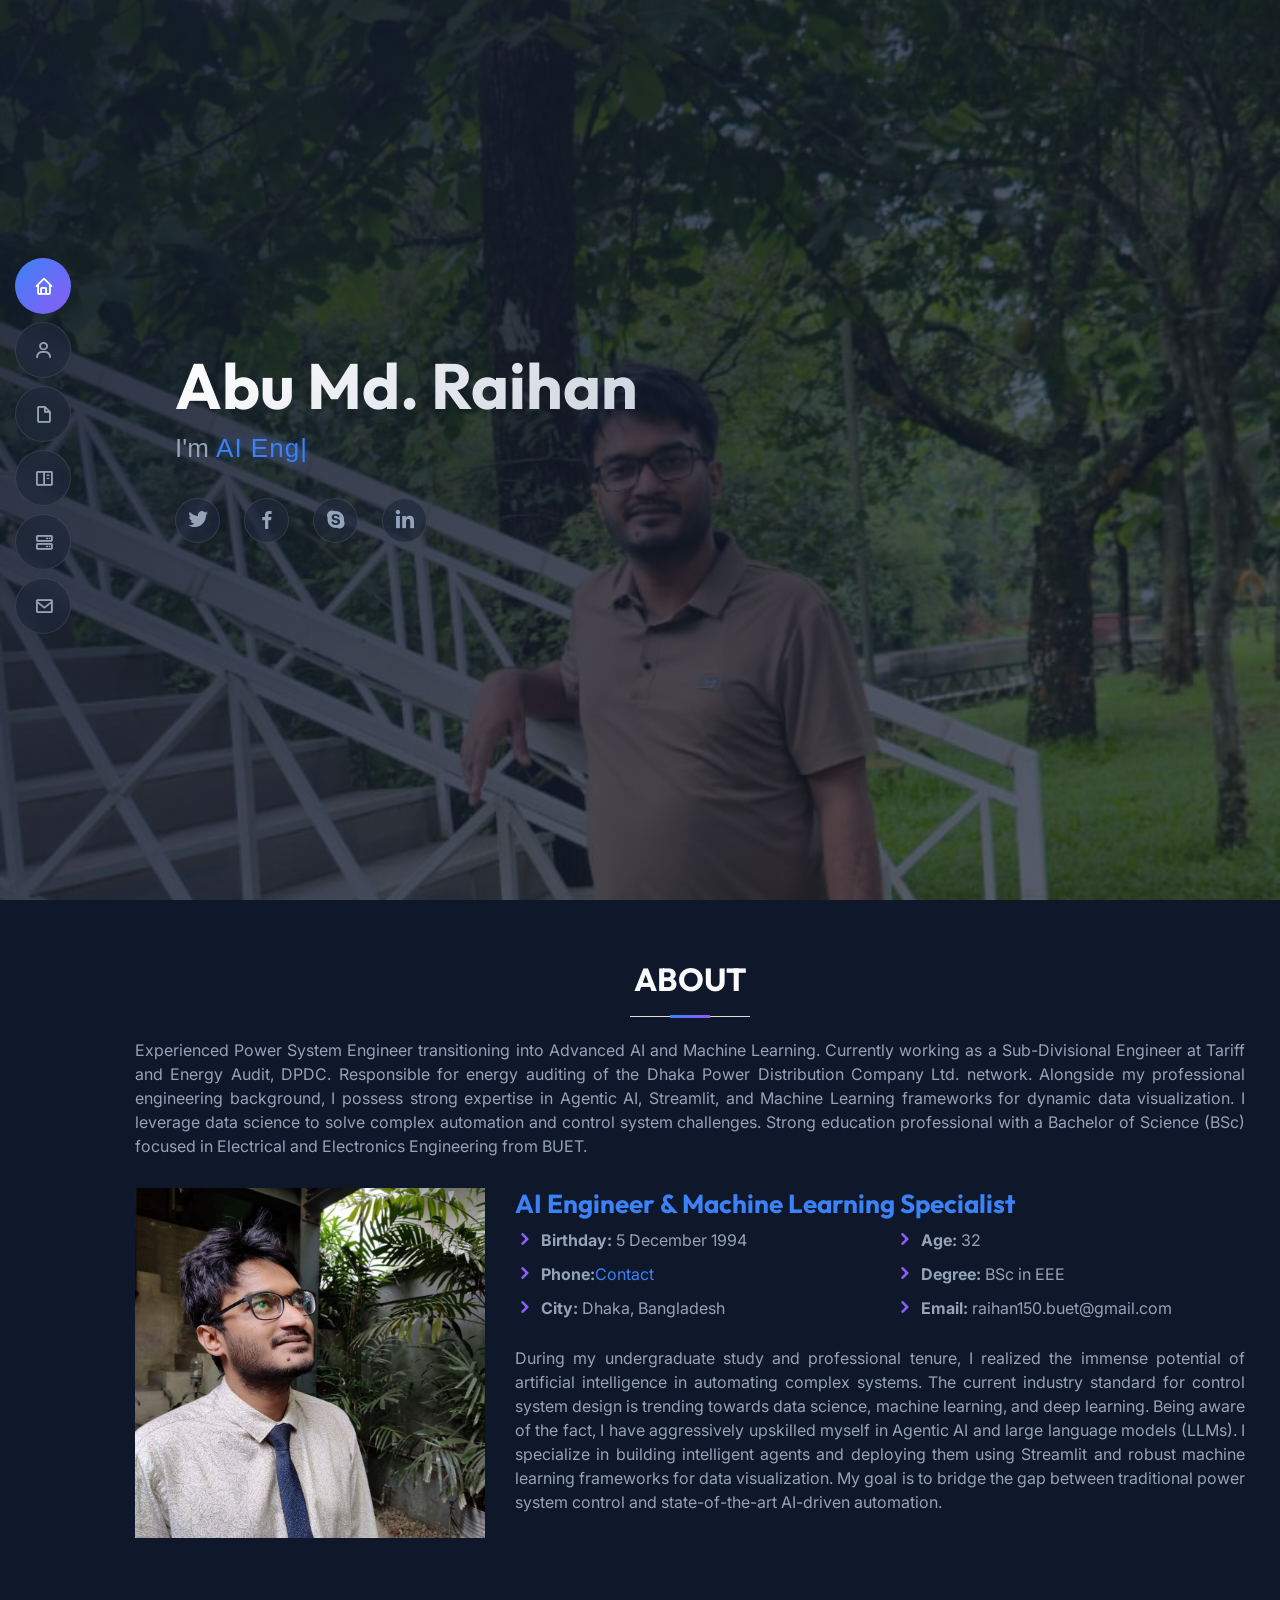
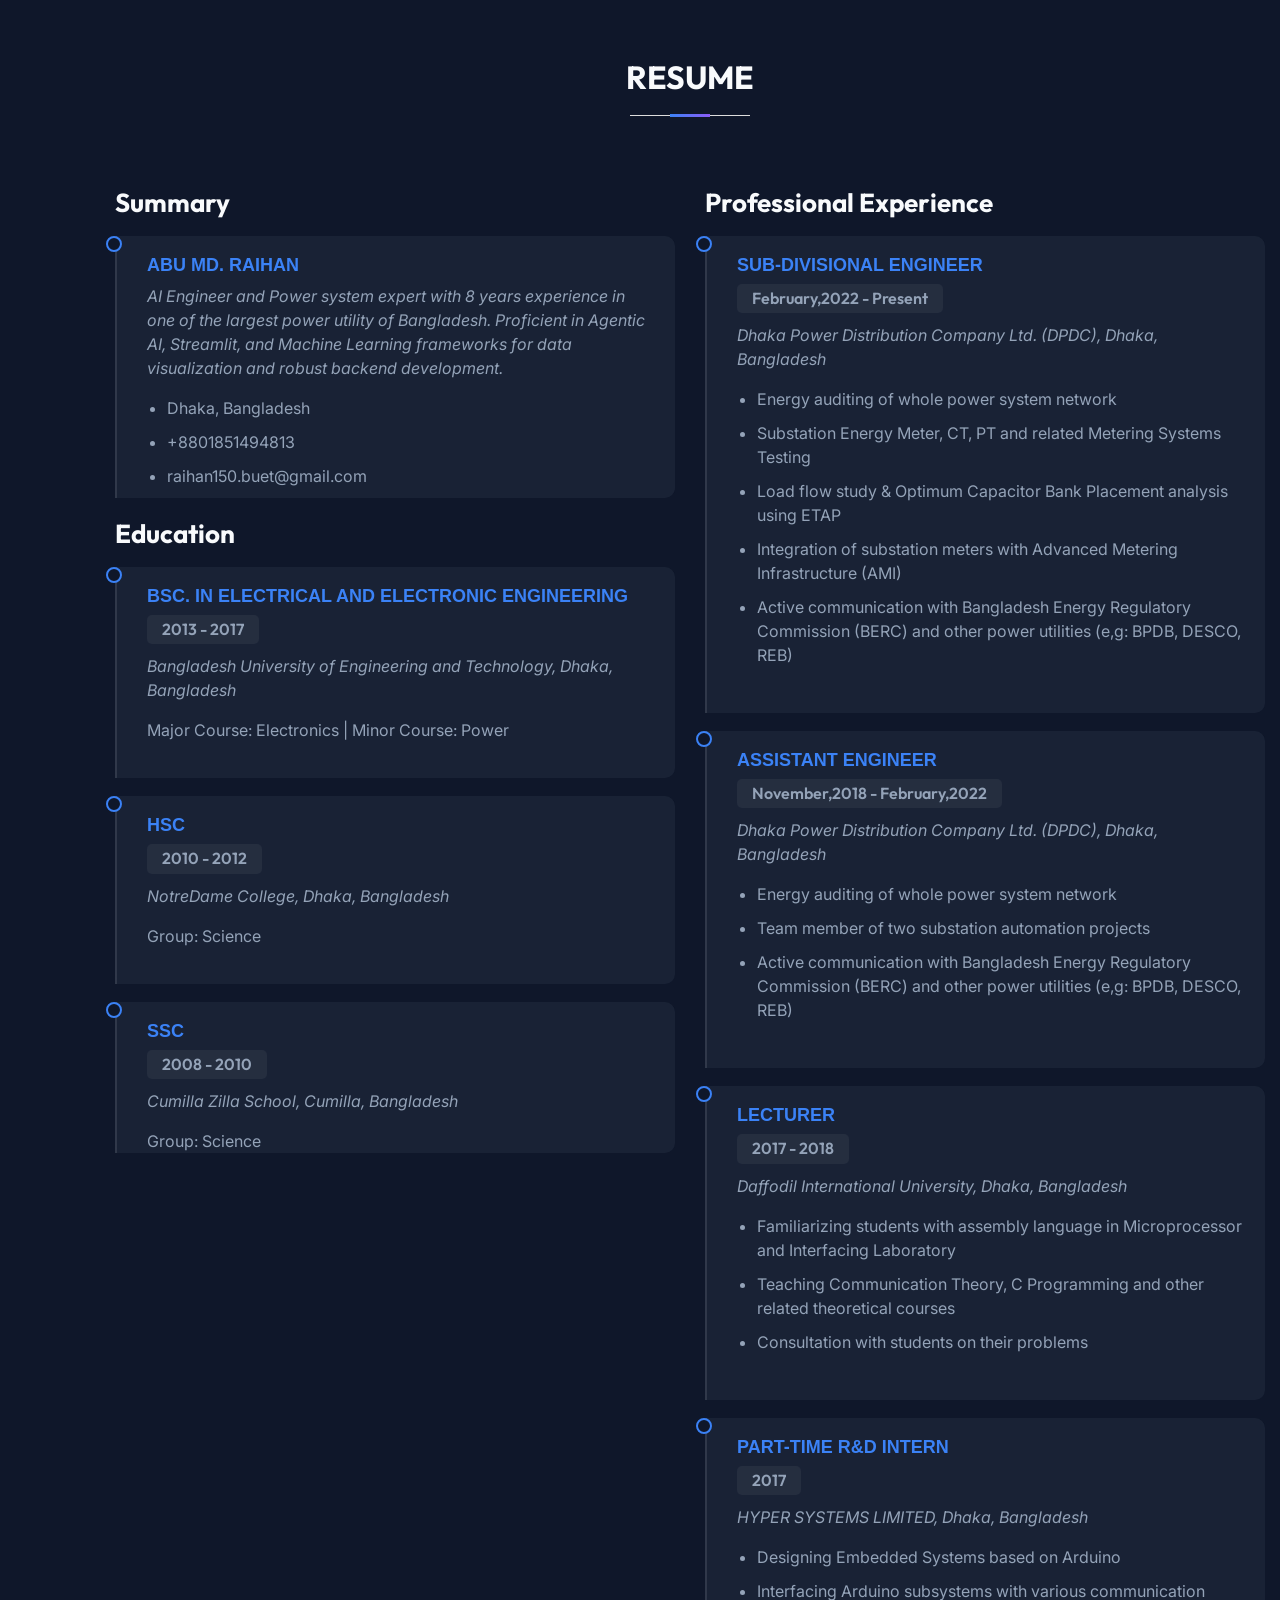
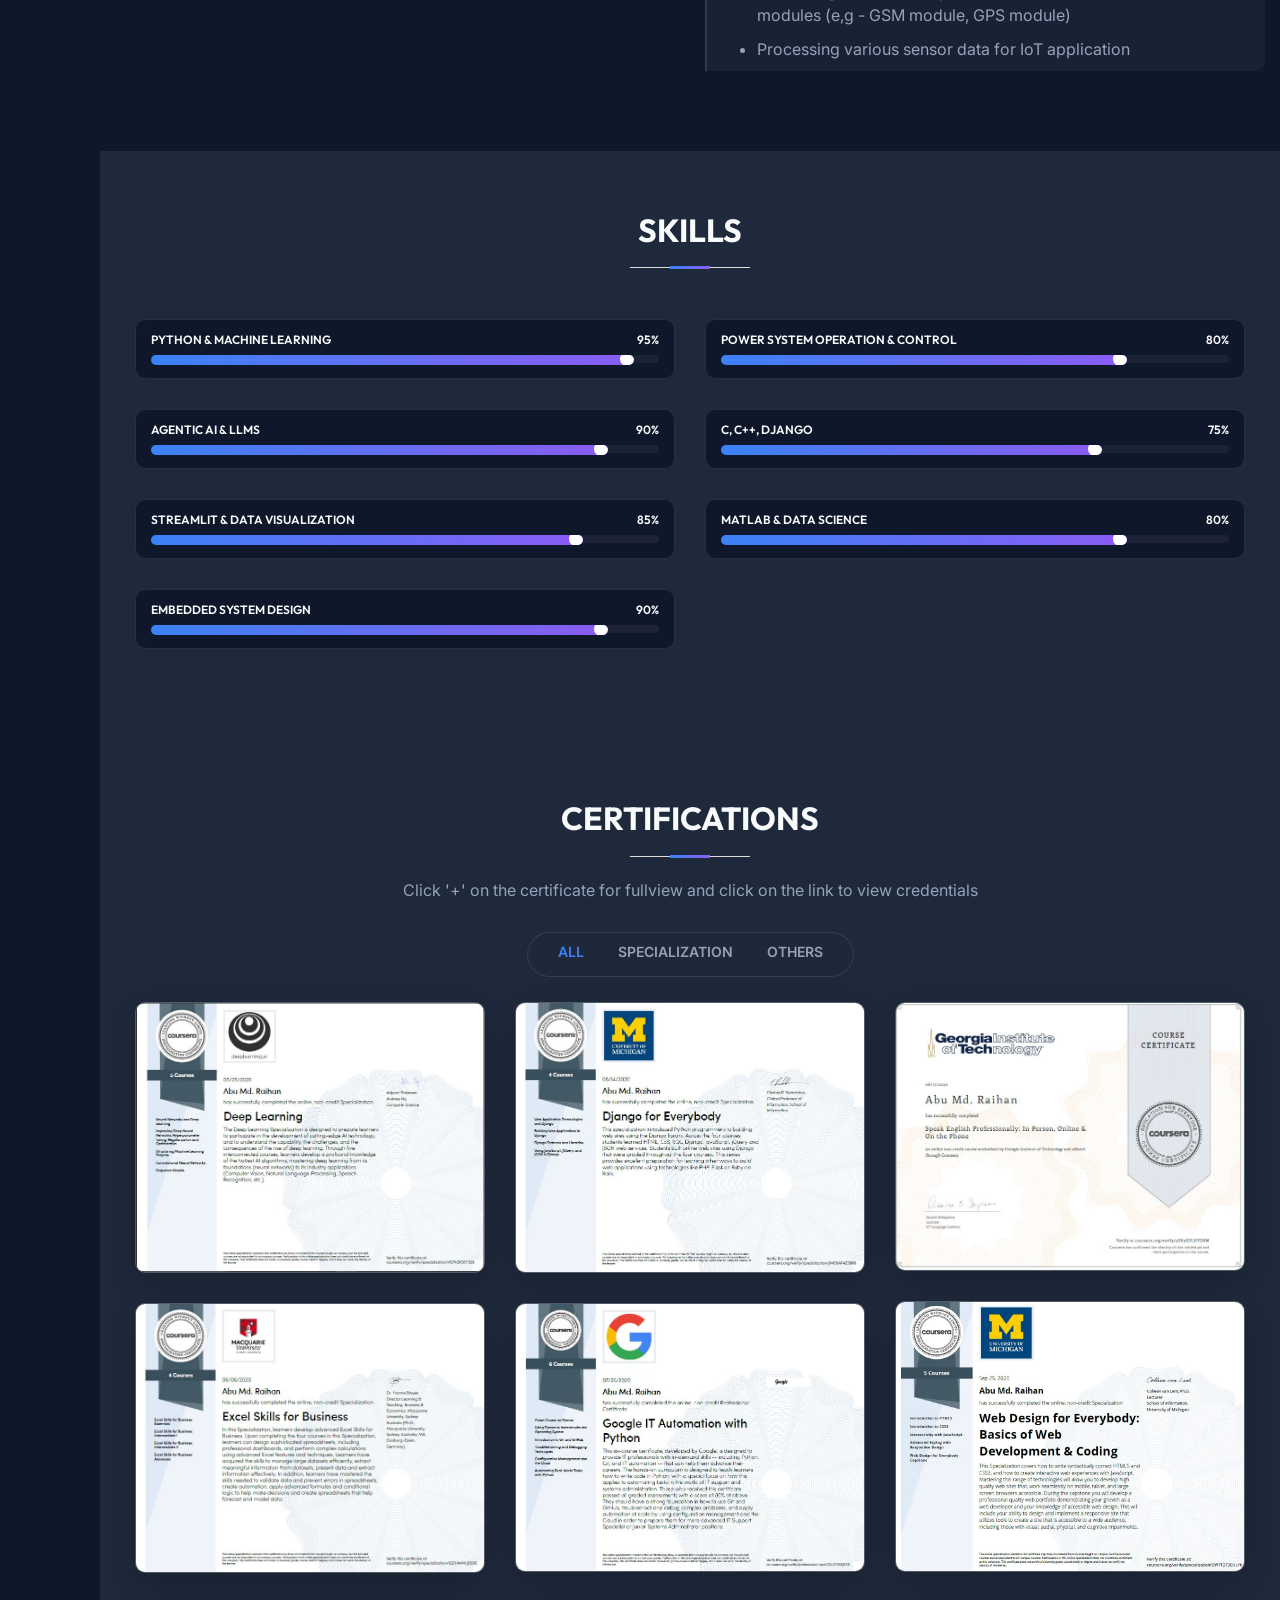
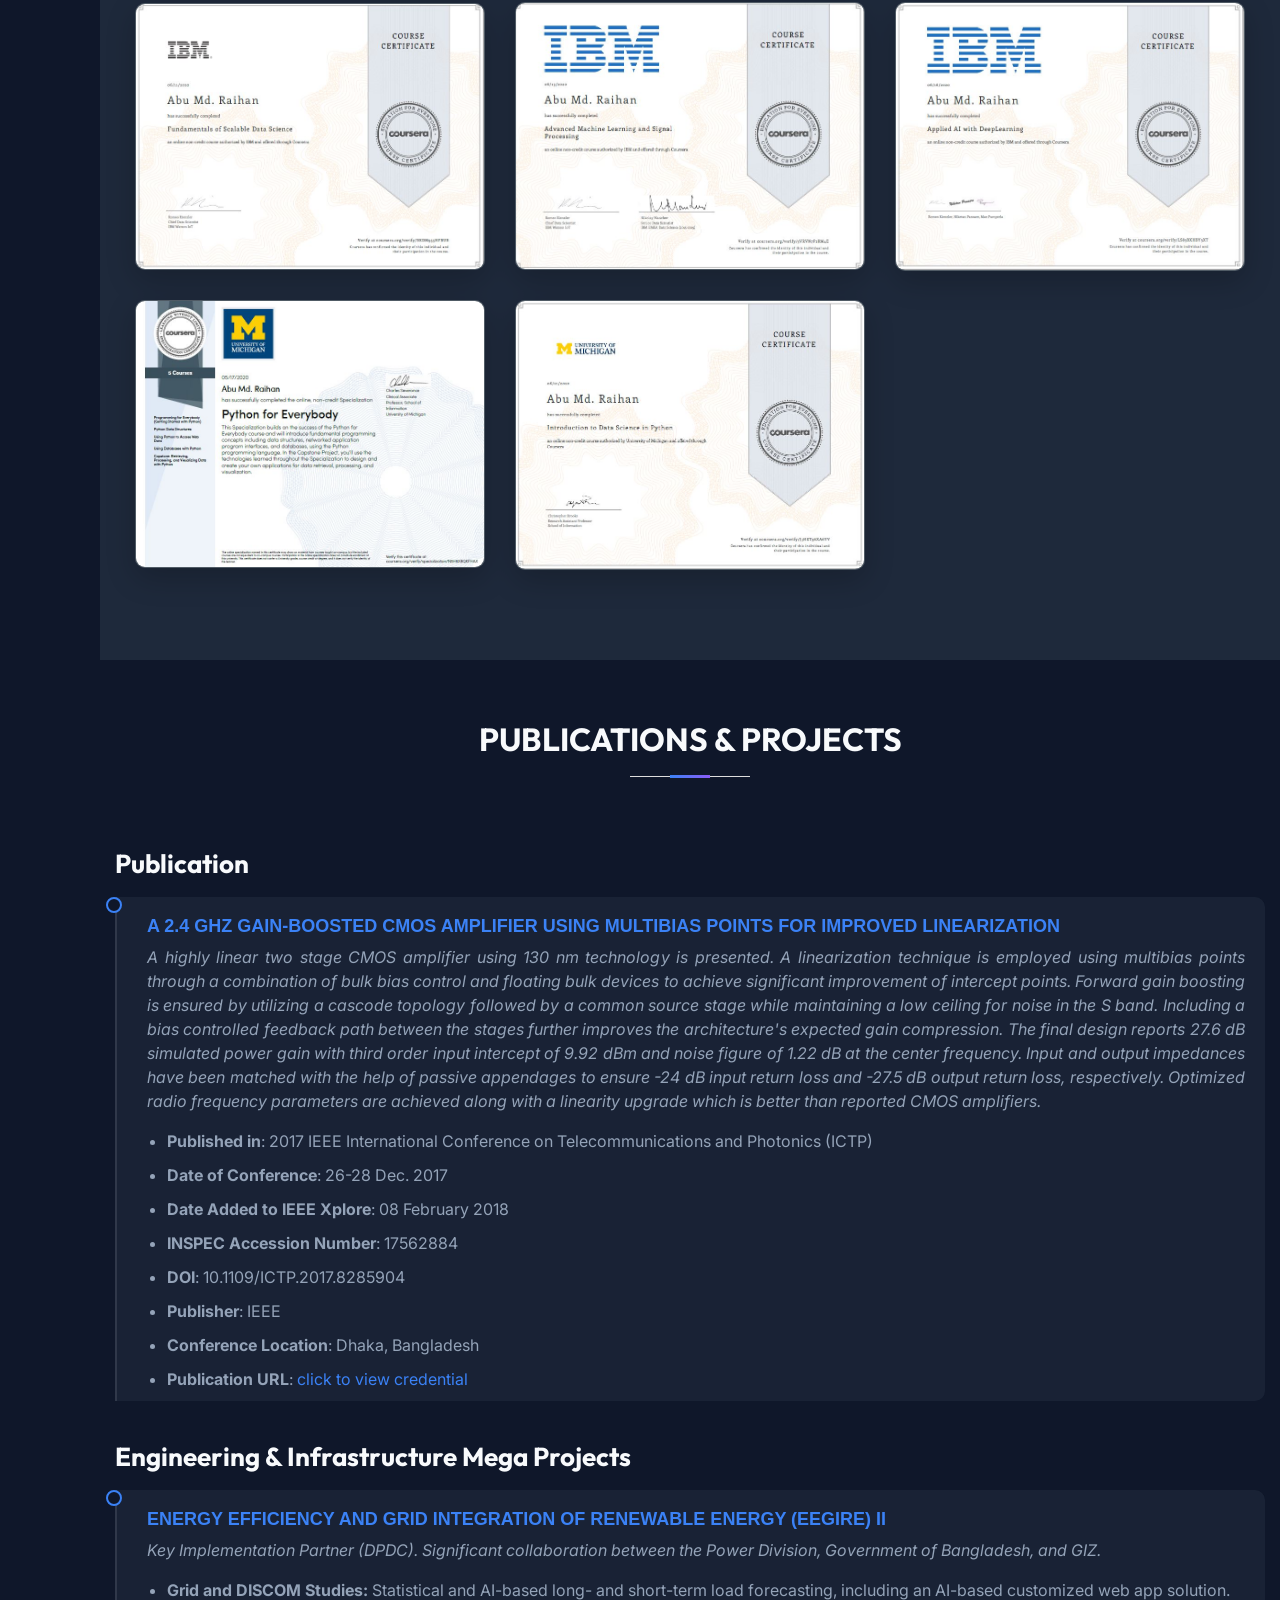
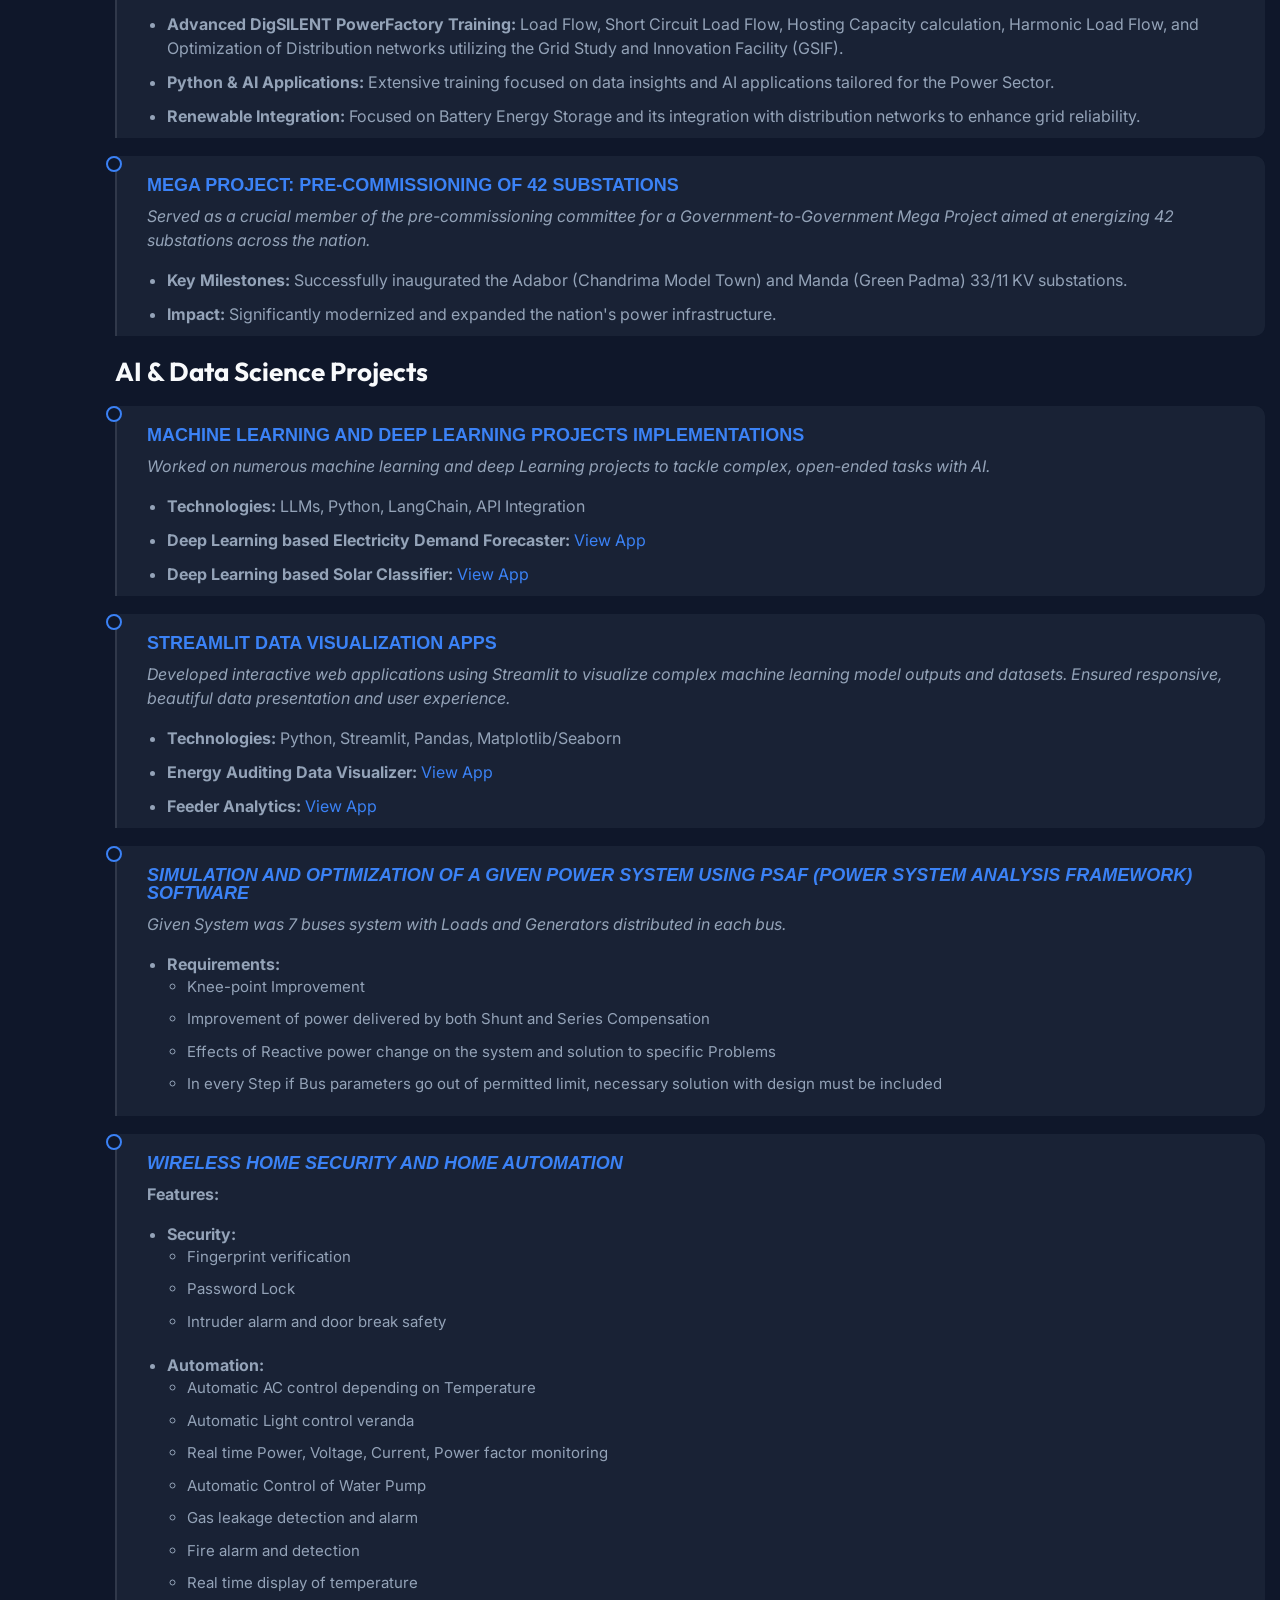
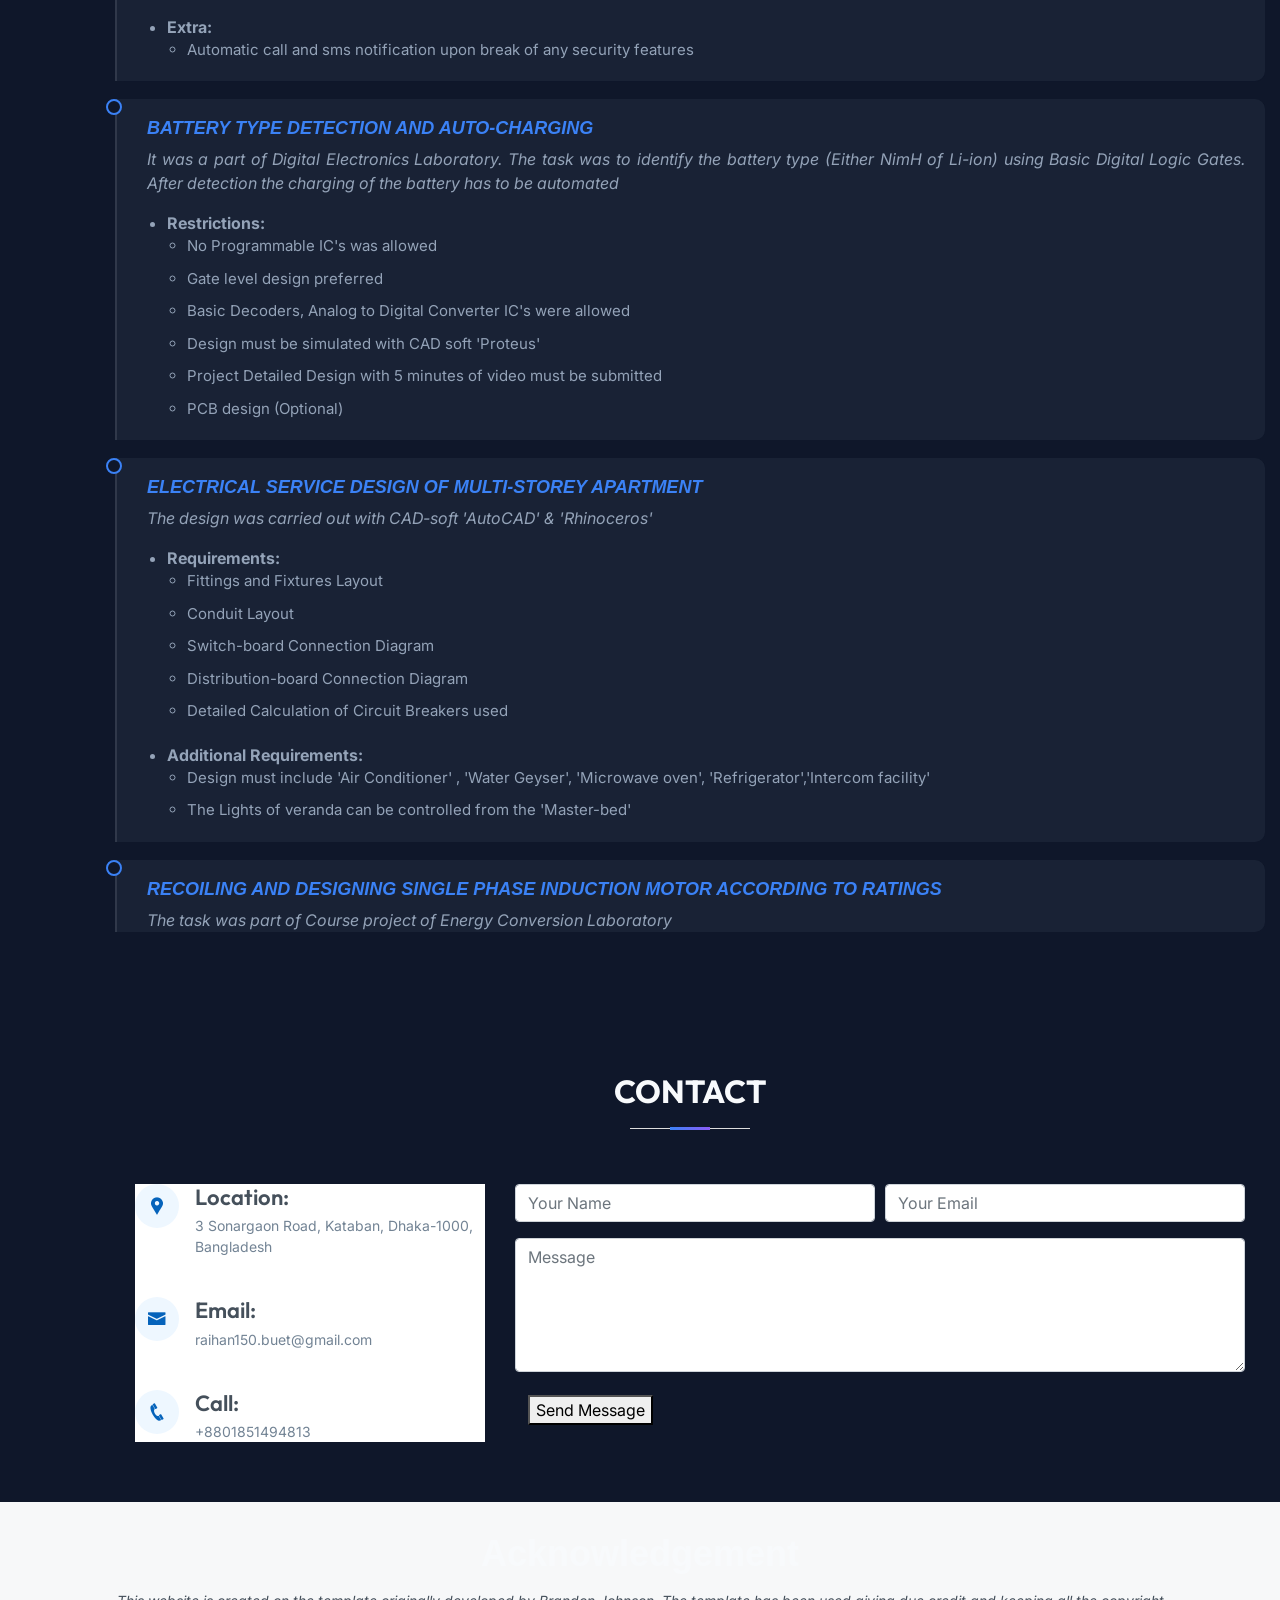
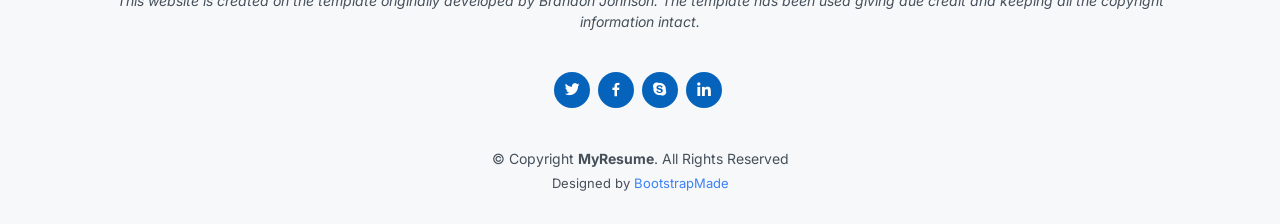
==== index.html @ b651f416 "Add files via upload" ====
<!DOCTYPE html>
<html lang="en">

<head>
  <meta charset="utf-8">
  <meta content="width=device-width, initial-scale=1.0" name="viewport">

  <title>Resume of Raihan</title>
  <meta content="" name="descriptison">
  <meta content="" name="keywords">

  <!-- Favicons -->
  <link href="assets/img/favicon.png" rel="icon">
  <link href="assets/img/apple-touch-icon.png" rel="apple-touch-icon">

  <!-- Google Fonts -->
  <link href="https://fonts.googleapis.com/css2?family=Inter:wght@300;400;500;600;700&family=Outfit:wght@300;400;500;600;700&display=swap" rel="stylesheet">

  <!-- Vendor CSS Files -->
  <link href="assets/vendor/bootstrap/css/bootstrap.min.css" rel="stylesheet">
  <link href="assets/vendor/icofont/icofont.min.css" rel="stylesheet">
  <link href="assets/vendor/boxicons/css/boxicons.min.css" rel="stylesheet">
  <link href="assets/vendor/venobox/venobox.css" rel="stylesheet">
  <link href="assets/vendor/owl.carousel/assets/owl.carousel.min.css" rel="stylesheet">
  <link href="assets/vendor/aos/aos.css" rel="stylesheet">

  <!-- Template Main CSS File -->
  <link href="assets/css/style.css" rel="stylesheet">

  <!-- Premium Theme Override -->
  <link href="assets/css/premium.css" rel="stylesheet">

  <!-- =======================================================
  * Template Name: MyResume - v2.1.0
  * Template URL: https://bootstrapmade.com/free-html-bootstrap-template-my-resume/
  * Author: BootstrapMade.com
  * License: https://bootstrapmade.com/license/
  ======================================================== -->
</head>

<body>

  <!-- ======= Mobile nav toggle button ======= -->
  <button type="button" class="mobile-nav-toggle d-xl-none"><i class="icofont-navigation-menu"></i></button>

  <!-- ======= Header ======= -->
  <header id="header" class="d-flex flex-column justify-content-center">

    <nav class="nav-menu">
      <ul>
        <li class="active"><a href="#hero"><i class="bx bx-home"></i> <span>Home</span></a></li>
        <li><a href="#about"><i class="bx bx-user"></i> <span>About</span></a></li>
        <li><a href="#resume"><i class="bx bx-file-blank"></i> <span>Resume</span></a></li>
        <li><a href="#portfolio"><i class="bx bx-book-content"></i> <span>Certifications</span></a></li>
        <li><a href="#publications"><i class="bx bx-server"></i> <span>Publications &amp; Projects</span></a></li>
        <li><a href="#contact"><i class="bx bx-envelope"></i> <span>Contact</span></a></li>
      </ul>
    </nav><!-- .nav-menu -->

  </header><!-- End Header -->

  <!-- ======= Hero Section ======= -->
  <section id="hero" class="d-flex flex-column justify-content-center">
    <div class="container" data-aos="zoom-in" data-aos-delay="100">
      <h1>Abu Md. Raihan</h1>
      <p>I'm <span class="typed" data-typed-items="AI Engineer, Agentic AI Expert, Machine Learning Specialist"></span></p>
      <div class="social-links">
        <a href="https://twitter.com/amrmunna" class="twitter" target="_blank"><i class="bx bxl-twitter"></i></a>
        <a href="https://www.facebook.com/raihan150" class="facebook" target="_blank"><i class="bx bxl-facebook"></i></a>
        <a href="https://join.skype.com/invite/AKPFjhCht3o5" class="google-plus" target="_blank"><i class="bx bxl-skype"></i></a>
        <a href="https://www.linkedin.com/in/raihan150" class="linkedin" target="_blank"><i class="bx bxl-linkedin"></i></a>
      </div>
    </div>
  </section><!-- End Hero -->

  <main id="main">

    <!-- ======= About Section ======= -->
    <section id="about" class="about">
      <div class="container" data-aos="fade-up">

        <div class="section-title">
          <h2>About</h2>
          <p id="about_intro">Experienced Power System Engineer transitioning into Advanced AI and Machine Learning. Currently working as a Sub-Divisional Engineer at Tariff and Energy Audit, DPDC. Responsible for energy auditing of the Dhaka Power Distribution Company Ltd. network. Alongside my professional engineering background, I possess strong expertise in Agentic AI, Streamlit, and Machine Learning frameworks for dynamic data visualization. I leverage data science to solve complex automation and control system challenges. Strong education professional with a Bachelor of Science (BSc) focused in Electrical and Electronics Engineering from BUET.</p>
        </div>

        <div class="row">
          <div class="col-lg-4">
            <img src="assets/img/profile-img.jpg" class="img-fluid" alt="">
          </div>
          <div class="col-lg-8 pt-4 pt-lg-0 content">
            <h3>AI Engineer &amp; Machine Learning Specialist</h3>
            <div class="row">
              <div class="col-lg-6">
                <ul>
                  <li><i class="icofont-rounded-right"></i> <strong>Birthday:</strong> 5 December 1994</li>
                  <li><i class="icofont-rounded-right"></i> <strong>Phone:</strong><a href="#contact"><span>Contact</span></a></li>
                  <li><i class="icofont-rounded-right"></i> <strong>City:</strong> Dhaka, Bangladesh</li>
                </ul>
              </div>
              <div class="col-lg-6">
                <ul>
                  <li><i class="icofont-rounded-right"></i> <strong>Age:</strong> 32</li>
                  <li><i class="icofont-rounded-right"></i> <strong>Degree:</strong> BSc in EEE</li>
                  <li><i class="icofont-rounded-right"></i> <strong>Email:</strong> raihan150.buet@gmail.com</li>
                </ul>
              </div>
            </div>
            <p id="short_intro">
            During my undergraduate study and professional tenure, I realized the immense potential of artificial intelligence in automating complex systems.
            The current industry standard for control system design is trending towards data science, machine learning, and deep learning. Being aware of the fact, I have aggressively upskilled myself in Agentic AI and large language models (LLMs).
            I specialize in building intelligent agents and deploying them using Streamlit and robust machine learning frameworks for data visualization. My goal is to bridge the gap between traditional power system control and state-of-the-art AI-driven automation.
            </p>
          </div>
        </div>

      </div>
    </section><!-- End About Section -->
        <!-- ======= Resume Section ======= -->
    <section id="resume" class="resume">
      <div class="container-fluid" data-aos="fade-up">

        <div class="section-title">
          <h2>Resume</h2>
        </div>

        <div class="row">
          <div class="col-lg-6">
            <h3 class="resume-title">Summary</h3>
            <div class="resume-item pb-0">
              <h4>Abu Md. Raihan</h4>
              <p><em>AI Engineer and Power system expert with 8 years experience in one of the largest power utility of Bangladesh. Proficient in Agentic AI, Streamlit, and Machine Learning frameworks for data visualization and robust backend development.</em></p>
              <ul>
                <li>Dhaka, Bangladesh</li>
                <li>+8801851494813</li>
                <li>raihan150.buet@gmail.com</li>
              </ul>
            </div>

            <h3 class="resume-title">Education</h3>
            <div class="resume-item">
              <h4>BSc. in Electrical and Electronic Engineering</h4>
              <h5>2013 - 2017</h5>
              <p><em>Bangladesh University of Engineering and Technology, Dhaka, Bangladesh</em></p>
              <p>Major Course: Electronics | Minor Course: Power</p>
            </div>
            <div class="resume-item">
              <h4>HSC</h4>
              <h5>2010 - 2012</h5>
              <p><em>NotreDame College, Dhaka, Bangladesh</em></p>
              <p>Group: Science</p>
            </div>
            <div class="resume-item">
              <h4>SSC</h4>
              <h5>2008 - 2010</h5>
              <p><em>Cumilla Zilla School, Cumilla, Bangladesh</em></p>
              <p>Group: Science</p>
            </div>
          </div>
          <div class="col-lg-6">
            <h3 class="resume-title">Professional Experience</h3>
            <div class="resume-item">
              <h4>Sub-Divisional Engineer</h4>
              <h5>February,2022 - Present</h5>
              <p><em>Dhaka Power Distribution Company Ltd. (DPDC), Dhaka, Bangladesh</em></p>
              <ul>
                <li>Energy auditing of whole power system network</li>
                <li>Substation Energy Meter, CT, PT and related Metering Systems Testing</li>
                <li>Load flow study & Optimum Capacitor Bank Placement analysis using ETAP</li>
                <li>Integration of substation meters with Advanced Metering Infrastructure (AMI)</li>
                <li>Active communication with Bangladesh Energy Regulatory Commission (BERC) and other power utilities (e,g: BPDB, DESCO, REB)</li>
              </ul>
            </div>
            <div class="resume-item">
              <h4>Assistant Engineer</h4>
              <h5>November,2018 - February,2022</h5>
              <p><em>Dhaka Power Distribution Company Ltd. (DPDC), Dhaka, Bangladesh</em></p>
              <ul>
                <li>Energy auditing of whole power system network</li>
                <li>Team member of two substation automation projects</li>
                <li>Active communication with Bangladesh Energy Regulatory Commission (BERC) and other power utilities (e,g: BPDB, DESCO, REB)</li>
              </ul>
            </div>
            <div class="resume-item">
              <h4>Lecturer</h4>
              <h5>2017 - 2018</h5>
              <p><em>Daffodil International University, Dhaka, Bangladesh</em></p>
              <ul>
                <li>Familiarizing students with assembly language in Microprocessor and Interfacing Laboratory</li>
                <li>Teaching Communication Theory, C Programming and other related theoretical courses</li>
                <li>Consultation with students on their problems</li>
              </ul>
            </div>
            <div class="resume-item">
              <h4>Part-time R&D intern</h4>
              <h5>2017</h5>
              <p><em>HYPER SYSTEMS LIMITED, Dhaka, Bangladesh</em></p>
              <ul>
                <li>Designing Embedded Systems based on Arduino</li>
                <li>Interfacing Arduino subsystems with various communication modules (e,g - GSM module, GPS module)</li>
                <li>Processing various sensor data for IoT application</li>
              </ul>
            </div>
          </div>
        </div>

      </div>
    </section><!-- End Resume Section -->


    <!-- ======= Facts Section ======= -->
    <!--<section id="facts" class="facts">
      <div class="container" data-aos="fade-up">

        <div class="section-title">
          <h2>Facts</h2>
          <p>Magnam dolores commodi suscipit. Necessitatibus eius consequatur ex aliquid fuga eum quidem. Sit sint consectetur velit. Quisquam quos quisquam cupiditate. Et nemo qui impedit suscipit alias ea. Quia fugiat sit in iste officiis commodi quidem hic quas.</p>
        </div>

        <div class="row">

          <div class="col-lg-3 col-md-6">
            <div class="count-box">
              <i class="icofont-simple-smile"></i>
              <span data-toggle="counter-up">232</span>
              <p>Happy Clients</p>
            </div>
          </div>

          <div class="col-lg-3 col-md-6 mt-5 mt-md-0">
            <div class="count-box">
              <i class="icofont-document-folder"></i>
              <span data-toggle="counter-up">521</span>
              <p>Projects</p>
            </div>
          </div>

          <div class="col-lg-3 col-md-6 mt-5 mt-lg-0">
            <div class="count-box">
              <i class="icofont-live-support"></i>
              <span data-toggle="counter-up">1,463</span>
              <p>Hours Of Support</p>
            </div>
          </div>

          <div class="col-lg-3 col-md-6 mt-5 mt-lg-0">
            <div class="count-box">
              <i class="icofont-users-alt-5"></i>
              <span data-toggle="counter-up">15</span>
              <p>Hard Workers</p>
            </div>
          </div>

        </div>

      </div>
    </section>!-- End Facts Section -->

    <!-- ======= Skills Section ======= -->
    <section id="skills" class="skills section-bg">
      <div class="container" data-aos="fade-up">

        <div class="section-title">
          <h2>Skills</h2>
        </div>

        <div class="row skills-content">

          <div class="col-lg-6">

            <div class="progress">
              <span class="skill">Python &amp; Machine Learning<i class="val">95%</i></span>
              <div class="progress-bar-wrap">
                <div class="progress-bar" role="progressbar" aria-valuenow="95" aria-valuemin="0" aria-valuemax="100"></div>
              </div>
            </div>

            <div class="progress">
              <span class="skill">Agentic AI &amp; LLMs<i class="val">90%</i></span>
              <div class="progress-bar-wrap">
                <div class="progress-bar" role="progressbar" aria-valuenow="90" aria-valuemin="0" aria-valuemax="100"></div>
              </div>
            </div>

            <div class="progress">
              <span class="skill">Streamlit &amp; Data Visualization<i class="val">85%</i></span>
              <div class="progress-bar-wrap">
                <div class="progress-bar" role="progressbar" aria-valuenow="85" aria-valuemin="0" aria-valuemax="100"></div>
              </div>
            </div>
            <div class="progress">
              <span class="skill">Embedded System Design<i class="val">90%</i></span>
              <div class="progress-bar-wrap">
                <div class="progress-bar" role="progressbar" aria-valuenow="90" aria-valuemin="0" aria-valuemax="100"></div>
              </div>
            </div>
          </div>

          <div class="col-lg-6">

            <div class="progress">
              <span class="skill">Power System Operation &amp; Control<i class="val">80%</i></span>
              <div class="progress-bar-wrap">
                <div class="progress-bar" role="progressbar" aria-valuenow="80" aria-valuemin="0" aria-valuemax="100"></div>
              </div>
            </div>

            <div class="progress">
              <span class="skill">C, C++, Django<i class="val">75%</i></span>
              <div class="progress-bar-wrap">
                <div class="progress-bar" role="progressbar" aria-valuenow="75" aria-valuemin="0" aria-valuemax="100"></div>
              </div>
            </div>

            <div class="progress">
              <span class="skill">Matlab &amp; Data Science <i class="val">80%</i></span>
              <div class="progress-bar-wrap">
                <div class="progress-bar" role="progressbar" aria-valuenow="80" aria-valuemin="0" aria-valuemax="100"></div>
              </div>
            </div>

          </div>

        </div>

      </div>
    </section><!-- End Skills Section -->



    <!-- ======= Portfolio Section ======= -->
    <section id="portfolio" class="portfolio section-bg">
      <div class="container" data-aos="fade-up">

        <div class="section-title">
          <h2>Certifications</h2>
          <p>Click '+' on the certificate for fullview and click on the link to view credentials </p>
        </div>

        <div class="row">
          <div class="col-lg-12 d-flex justify-content-center" data-aos="fade-up" data-aos-delay="100">
            <ul id="portfolio-flters">
              <li data-filter="*" class="filter-active">All</li>
              <li data-filter=".filter-specialization">Specialization</li>
              <li data-filter=".filter-others">Others</li>
            </ul>
          </div>
        </div>

        <div class="row portfolio-container" data-aos="fade-up" data-aos-delay="200">

          <div class="col-lg-4 col-md-6 portfolio-item filter-specialization">
            <div class="portfolio-wrap">
              <img src="assets/img/portfolio/deep_learning.JPG" class="img-fluid" alt="">
              <div class="portfolio-info">
                <h4>Specialization-1</h4>
                <p>Specialization</p>
                <div class="portfolio-links">
                  <a href="assets/img/portfolio/deep_learning.JPG" data-gall="portfolioGallery" class="venobox" title="Specialization-1"><i class="bx bx-plus"></i></a>
                  <a href="deep_learning-details.html" data-gall="portfolioDetailsGallery" data-vbtype="iframe" class="venobox" title="Portfolio Details"><i class="bx bx-link"></i></a>
                </div>
              </div>
            </div>
          </div>

          <div class="col-lg-4 col-md-6 portfolio-item filter-specialization">
            <div class="portfolio-wrap">
              <img src="assets/img/portfolio/django.JPG" class="img-fluid" alt="">
              <div class="portfolio-info">
                <h4>Specialization-2</h4>
                <p>Specialization</p>
                <div class="portfolio-links">
                  <a href="assets/img/portfolio/django.JPG" data-gall="portfolioGallery" class="venobox" title="Specialization-2"><i class="bx bx-plus"></i></a>
                  <a href="django-details.html" data-gall="portfolioDetailsGallery" data-vbtype="iframe" class="venobox" title="Portfolio Details"><i class="bx bx-link"></i></a>
                </div>
              </div>
            </div>
          </div>

          <div class="col-lg-4 col-md-6 portfolio-item filter-others">
            <div class="portfolio-wrap">
              <img src="assets/img/portfolio/english.JPG" class="img-fluid" alt="">
              <div class="portfolio-info">
                <h4>Others 1</h4>
                <p>Others</p>
                <div class="portfolio-links">
                  <a href="assets/img/portfolio/english.JPG" data-gall="portfolioGallery" class="venobox" title="Others-1"><i class="bx bx-plus"></i></a>
                  <a href="english-details.html" data-gall="portfolioDetailsGallery" data-vbtype="iframe" class="venobox" title="Portfolio Details"><i class="bx bx-link"></i></a>
                </div>
              </div>
            </div>
          </div>

          <div class="col-lg-4 col-md-6 portfolio-item filter-specialization">
            <div class="portfolio-wrap">
              <img src="assets/img/portfolio/web_design.JPG" class="img-fluid" alt="">
              <div class="portfolio-info">
                <h4>Specialization-6</h4>
                <p>Specialization</p>
                <div class="portfolio-links">
                  <a href="assets/img/portfolio/web_design.JPG" data-gall="portfolioGallery" class="venobox" title="Specialization-6"><i class="bx bx-plus"></i></a>
                  <a href="web-details.html" data-gall="portfolioDetailsGallery" data-vbtype="iframe" class="venobox" title="Portfolio Details"><i class="bx bx-link"></i></a>
                </div>
              </div>
            </div>
          </div>

          <div class="col-lg-4 col-md-6 portfolio-item filter-specialization">
            <div class="portfolio-wrap">
              <img src="assets/img/portfolio/excel.JPG" class="img-fluid" alt="">
              <div class="portfolio-info">
                <h4>Specialization-3</h4>
                <p>Specialization</p>
                <div class="portfolio-links">
                  <a href="assets/img/portfolio/excel.JPG" data-gall="portfolioGallery" class="venobox" title="Specialization-3"><i class="bx bx-plus"></i></a>
                  <a href="excel-details.html" data-gall="portfolioDetailsGallery" data-vbtype="iframe" class="venobox" title="Portfolio Details"><i class="bx bx-link"></i></a>
                </div>
              </div>
            </div>
          </div>

          <div class="col-lg-4 col-md-6 portfolio-item filter-specialization">
            <div class="portfolio-wrap">
              <img src="assets/img/portfolio/google.JPG" class="img-fluid" alt="">
              <div class="portfolio-info">
                <h4>Specialization-4</h4>
                <p>Specialization</p>
                <div class="portfolio-links">
                  <a href="assets/img/portfolio/google.JPG" data-gall="portfolioGallery" class="venobox" title="Specialization-4"><i class="bx bx-plus"></i></a>
                  <a href="google-details.html" data-gall="portfolioDetailsGallery" data-vbtype="iframe" class="venobox" title="Portfolio Details"><i class="bx bx-link"></i></a>
                </div>
              </div>
            </div>
          </div>

          <div class="col-lg-4 col-md-6 portfolio-item filter-others">
            <div class="portfolio-wrap">
              <img src="assets/img/portfolio/IBM-AI.JPG" class="img-fluid" alt="">
              <div class="portfolio-info">
                <h4>Others-2</h4>
                <p>Others</p>
                <div class="portfolio-links">
                  <a href="assets/img/portfolio/IBM-AI.JPG" data-gall="portfolioGallery" class="venobox" title="Others-2"><i class="bx bx-plus"></i></a>
                  <a href="ibm-ai-details.html" data-gall="portfolioDetailsGallery" data-vbtype="iframe" class="venobox" title="Portfolio Details"><i class="bx bx-link"></i></a>
                </div>
              </div>
            </div>
          </div>

          <div class="col-lg-4 col-md-6 portfolio-item filter-others">
            <div class="portfolio-wrap">
              <img src="assets/img/portfolio/IBM-machine.JPG" class="img-fluid" alt="">
              <div class="portfolio-info">
                <h4>Others-3</h4>
                <p>Others</p>
                <div class="portfolio-links">
                  <a href="assets/img/portfolio/IBM-machine.JPG" data-gall="portfolioGallery" class="venobox" title="Others-3"><i class="bx bx-plus"></i></a>
                  <a href="ibm-machine-details.html" data-gall="portfolioDetailsGallery" data-vbtype="iframe" class="venobox" title="Portfolio Details"><i class="bx bx-link"></i></a>
                </div>
              </div>
            </div>
          </div>

          <div class="col-lg-4 col-md-6 portfolio-item filter-others">
            <div class="portfolio-wrap">
              <img src="assets/img/portfolio/IBM-scale.JPG" class="img-fluid" alt="">
              <div class="portfolio-info">
                <h4>Others-4</h4>
                <p>Others</p>
                <div class="portfolio-links">
                  <a href="assets/img/portfolio/IBM-scale.JPG" data-gall="portfolioGallery" class="venobox" title="Others-4"><i class="bx bx-plus"></i></a>
                  <a href="ibm-scale-details.html" data-gall="portfolioDetailsGallery" data-vbtype="iframe" class="venobox" title="Portfolio Details"><i class="bx bx-link"></i></a>
                </div>
              </div>
            </div>
          </div>

          <div class="col-lg-4 col-md-6 portfolio-item filter-others">
            <div class="portfolio-wrap">
              <img src="assets/img/portfolio/michigan-data.JPG" class="img-fluid" alt="">
              <div class="portfolio-info">
                <h4>Others-5</h4>
                <p>Others</p>
                <div class="portfolio-links">
                  <a href="assets/img/portfolio/michigan-data.JPG" data-gall="portfolioGallery" class="venobox" title="Others-5"><i class="bx bx-plus"></i></a>
                  <a href="michigan-data-details.html" data-gall="portfolioDetailsGallery" data-vbtype="iframe" class="venobox" title="Portfolio Details"><i class="bx bx-link"></i></a>
                </div>
              </div>
            </div>
          </div>
          <div class="col-lg-4 col-md-6 portfolio-item filter-specialization">
            <div class="portfolio-wrap">
              <img src="assets/img/portfolio/python.JPG" class="img-fluid" alt="">
              <div class="portfolio-info">
                <h4>Specilization-5</h4>
                <p>Specialization</p>
                <div class="portfolio-links">
                  <a href="assets/img/portfolio/python.JPG" data-gall="portfolioGallery" class="venobox" title="Specialization-5"><i class="bx bx-plus"></i></a>
                  <a href="python-details.html" data-gall="portfolioDetailsGallery" data-vbtype="iframe" class="venobox" title="Portfolio Details"><i class="bx bx-link"></i></a>
                </div>
              </div>
            </div>
          </div>


        </div>

      </div>
    </section><!-- End Portfolio Section -->
    <!-- ======= Publications Section ======= -->
    <section id="publications" class="resume">
      <div class="container-fluid" data-aos="fade-up">

        <div class="section-title">
          <h2>Publications &amp; Projects</h2>
        </div>

        <div class="row">
          <div class="col-lg-12">
            <h3 class="resume-title">Publication</h3>
            <div class="resume-item pb-0">
              <h4>A 2.4 GHz gain-boosted CMOS amplifier using multibias points for improved linearization</h4>
              <p id="abstract"><em>A highly linear two stage CMOS amplifier using 130 nm technology is presented. A linearization technique is employed using multibias points through a combination of bulk bias control and floating bulk devices to achieve significant improvement of intercept points. Forward gain boosting is ensured by utilizing a cascode topology followed by a common source stage while maintaining a low ceiling for noise in the S band. Including a bias controlled feedback path between the stages further improves the architecture's expected gain compression. The final design reports 27.6 dB simulated power gain with third order input intercept of 9.92 dBm and noise figure of 1.22 dB at the center frequency. Input and output impedances have been matched with the help of passive appendages to ensure -24 dB input return loss and -27.5 dB output return loss, respectively. Optimized radio frequency parameters are achieved along with a linearity upgrade which is better than reported CMOS amplifiers.</em></p>
              <ul>
                <li><strong>Published in</strong>: 2017 IEEE International Conference on Telecommunications and Photonics (ICTP)</li>
                <li><strong>Date of Conference</strong>: 26-28 Dec. 2017</li>
                <li><strong>Date Added to IEEE Xplore</strong>: 08 February 2018</li>
                <li><strong>INSPEC Accession Number</strong>: 17562884</li>
                <li><strong>DOI</strong>: 10.1109/ICTP.2017.8285904</li>
                <li><strong>Publisher</strong>: IEEE</li>
                <li><strong>Conference Location</strong>: Dhaka, Bangladesh</li>
                <li><strong>Publication URL</strong>: <a href="https://ieeexplore.ieee.org/document/8285904" target="_blank">click to view credential</a></li>
              </ul>
            </div>
          </div>
          <div class="col-lg-12">
            <h3 class="resume-title">Engineering & Infrastructure Mega Projects</h3>
            <div class="resume-item pb-0">
              <h4>Energy Efficiency and Grid Integration of Renewable Energy (EEGIRE) II</h4>
              <p><em>Key Implementation Partner (DPDC). Significant collaboration between the Power Division, Government of Bangladesh, and GIZ.</em></p>
              <ul>
                <li><strong>Grid and DISCOM Studies:</strong> Statistical and AI-based long- and short-term load forecasting, including an AI-based customized web app solution.</li>
                <li><strong>Advanced DigSILENT PowerFactory Training:</strong> Load Flow, Short Circuit Load Flow, Hosting Capacity calculation, Harmonic Load Flow, and Optimization of Distribution networks utilizing the Grid Study and Innovation Facility (GSIF).</li>
                <li><strong>Python & AI Applications:</strong> Extensive training focused on data insights and AI applications tailored for the Power Sector.</li>
                <li><strong>Renewable Integration:</strong> Focused on Battery Energy Storage and its integration with distribution networks to enhance grid reliability.</li>
              </ul>
            </div>
            <div class="resume-item pb-0">
              <h4>Mega Project: Pre-commissioning of 42 Substations</h4>
              <p><em>Served as a crucial member of the pre-commissioning committee for a Government-to-Government Mega Project aimed at energizing 42 substations across the nation.</em></p>
              <ul>
                <li><strong>Key Milestones:</strong> Successfully inaugurated the Adabor (Chandrima Model Town) and Manda (Green Padma) 33/11 KV substations.</li>
                <li><strong>Impact:</strong> Significantly modernized and expanded the nation's power infrastructure.</li>
              </ul>
            </div>
            <h3 class="resume-title">AI & Data Science Projects</h3>
            <div class="resume-item pb-0">
              <h4>Machine Learning and Deep Learning Projects Implementations</h4>
              <p><em>Worked on numerous machine learning and deep Learning projects to tackle complex, open-ended tasks with AI.</em></p>
              <ul>
                <li><strong>Technologies:</strong> LLMs, Python, LangChain, API Integration</li>
                <li><strong>Deep Learning based Electricity Demand Forecaster:</strong> <a href="https://project-showcasing.streamlit.app/" target="_blank">View
  App</a></li>
                 <li><strong>Deep Learning based Solar Classifier:</strong> <a href="https://solar-showcasing.streamlit.app/" target="_blank">View
  App</a></li>
                  </ul>
              </ul>
            </div>
            <div class="resume-item pb-0">
              <h4>Streamlit Data Visualization Apps</h4>
              <p><em>Developed interactive web applications using Streamlit to visualize complex machine learning model outputs and datasets. Ensured responsive, beautiful data presentation and user experience.</em></p>
              <ul>
                <li><strong>Technologies:</strong> Python, Streamlit, Pandas, Matplotlib/Seaborn</li>
                <li><strong>Energy Auditing Data Visualizer:</strong> <a href="https://energybalance.streamlit.app/" target="_blank">View
  App</a></li>
                <li><strong>Feeder Analytics:</strong> <a href="https://feeder-report.streamlit.app/" target="_blank">View
  App</a></li>
              </ul>
            </div>
            <div class="resume-item pb-0">
              <h4><em>Simulation and Optimization of a given Power System using PSAF (Power System Analysis Framework) software</em></h4>
              <p id="psaf"><em>Given System was 7 buses system with Loads and Generators distributed in each bus. </em></p>
              <ul>
                <li><strong>Requirements:</strong>
                  <ul style="font-size:15px">
                    <li>Knee-point Improvement</li>
                    <li>Improvement of power delivered by both Shunt and Series Compensation</li>
                    <li> Effects of Reactive power change on the system and solution to specific Problems</li>
                    <li>In every Step if Bus parameters go out of permitted limit, necessary solution with design must be included</li>
                  </ul>
                </li>
              </ul>
            </div>
            <div class="resume-item pb-0">
              <h4><em>Wireless Home Security and Home Automation</em></h4>
              <p><strong>Features:</strong></p>
              <ul>
                <li><strong>Security:</strong>
                  <ul style="font-size:15px">
                    <li>Fingerprint verification</li>
                    <li>Password Lock</li>
                    <li>Intruder alarm and door break safety</li>
                  </ul>
                </li>
                <li><strong>Automation:</strong>
                  <ul style="font-size:15px">
                    <li>Automatic AC control depending on Temperature</li>
                    <li>Automatic Light control veranda</li>
                    <li>Real time Power, Voltage, Current, Power factor monitoring</li>
                    <li>Automatic Control of Water Pump</li>
                    <li>Gas leakage detection and alarm</li>
                    <li>Fire alarm and detection</li>
                    <li>Real time display of temperature</li>
                  </ul>
                </li>
                <li><strong>Extra:</strong>
                  <ul style="font-size:15px">
                    <li>Automatic call and sms notification upon break of any security features</li>
                  </ul>
                </li>
              </ul>
            </div>
            <div class="resume-item pb-0">
              <h4><em>Battery Type Detection and Auto-charging</em></h4>
              <p id="dld"><em>It was a part of Digital Electronics Laboratory. The task was to identify the battery type (Either NimH of Li-ion) using Basic Digital Logic Gates. After detection the charging of the battery has to be automated </em></p>
              <ul>
                <li><strong>Restrictions:</strong>
                  <ul style="font-size:15px">
                    <li>No Programmable IC's was allowed</li>
                    <li>Gate level design preferred</li>
                    <li>Basic Decoders, Analog to Digital Converter IC's were allowed</li>
                    <li>Design must be simulated with CAD soft 'Proteus'</li>
                    <li>Project Detailed Design with 5 minutes of video must be submitted</li>
                    <li>PCB design (Optional)</li>
                  </ul>
                </li>
              </ul>
            </div>
            <div class="resume-item pb-0">
              <h4><em>Electrical Service Design of Multi-storey Apartment</em></h4>
              <p id="cad"><em>The design was carried out with CAD-soft 'AutoCAD' & 'Rhinoceros'</em></p>
              <ul>
                <li><strong>Requirements:</strong>
                  <ul style="font-size:15px">
                    <li>Fittings and Fixtures Layout</li>
                    <li>Conduit Layout</li>
                    <li>Switch-board Connection Diagram</li>
                    <li>Distribution-board Connection Diagram</li>
                    <li>Detailed Calculation of Circuit Breakers used</li>
                  </ul>
                </li>
                <li><strong>Additional Requirements:</strong>
                  <ul style="font-size:15px">
                    <li>Design must include 'Air Conditioner' , 'Water Geyser', 'Microwave oven', 'Refrigerator','Intercom facility'</li>
                    <li>The Lights of veranda can be controlled from the 'Master-bed'</li>
                  </ul>
                </li>
              </ul>
            </div>
            <div class="resume-item pb-0">
              <h4><em>Recoiling and Designing Single Phase Induction Motor according to ratings</em></h4>
              <p id="induction"><em>The task was part of Course project of Energy Conversion Laboratory</em></p>
            </div>
          </div>
        </div>
      </div>
    </section><!-- End Resume Section -->


    <!-- ======= Services Section ======= -->
   <!-- <section id="services" class="services">
      <div class="container" data-aos="fade-up">

        <div class="section-title">
          <h2>Services</h2>
          <p>Magnam dolores commodi suscipit. Necessitatibus eius consequatur ex aliquid fuga eum quidem. Sit sint consectetur velit. Quisquam quos quisquam cupiditate. Et nemo qui impedit suscipit alias ea. Quia fugiat sit in iste officiis commodi quidem hic quas.</p>
        </div>

        <div class="row">

          <div class="col-lg-4 col-md-6 d-flex align-items-stretch" data-aos="zoom-in" data-aos-delay="100">
            <div class="icon-box iconbox-blue">
              <div class="icon">
                <svg width="100" height="100" viewBox="0 0 600 600" xmlns="http://www.w3.org/2000/svg">
                  <path stroke="none" stroke-width="0" fill="#f5f5f5" d="M300,521.0016835830174C376.1290562159157,517.8887921683347,466.0731472004068,529.7835943286574,510.70327084640275,468.03025145048787C554.3714126377745,407.6079735673963,508.03601936045806,328.9844924480964,491.2728898941984,256.3432110539036C474.5976632858925,184.082847569629,479.9380746630129,96.60480741107993,416.23090153303,58.64404602377083C348.86323505073057,18.502131276798302,261.93793281208167,40.57373210992963,193.5410806939664,78.93577620505333C130.42746243093433,114.334589627462,98.30271207620316,179.96522072025542,76.75703585869454,249.04625023123273C51.97151888228291,328.5150500222984,13.704378332031375,421.85034740162234,66.52175969318436,486.19268352777647C119.04800174914682,550.1803526380478,217.28368757567262,524.383925680826,300,521.0016835830174"></path>
                </svg>
                <i class="bx bxl-dribbble"></i>
              </div>
              <h4><a href="">Lorem Ipsum</a></h4>
              <p>Voluptatum deleniti atque corrupti quos dolores et quas molestias excepturi</p>
            </div>
          </div>

          <div class="col-lg-4 col-md-6 d-flex align-items-stretch mt-4 mt-md-0" data-aos="zoom-in" data-aos-delay="200">
            <div class="icon-box iconbox-orange ">
              <div class="icon">
                <svg width="100" height="100" viewBox="0 0 600 600" xmlns="http://www.w3.org/2000/svg">
                  <path stroke="none" stroke-width="0" fill="#f5f5f5" d="M300,582.0697525312426C382.5290701553225,586.8405444964366,449.9789794690241,525.3245884688669,502.5850820975895,461.55621195738473C556.606425686781,396.0723002908107,615.8543463187945,314.28637112970534,586.6730223649479,234.56875336149918C558.9533121215079,158.8439757836574,454.9685369536778,164.00468322053177,381.49747125262974,130.76875717737553C312.15926192815925,99.40240125094834,248.97055460311594,18.661163978235184,179.8680185752513,50.54337015887873C110.5421016452524,82.52863877960104,119.82277516462835,180.83849132639028,109.12597500060166,256.43424936330496C100.08760227029461,320.3096726198365,92.17705696193138,384.0621239912766,124.79988738764834,439.7174275375508C164.83382741302287,508.01625554203684,220.96474134820875,577.5009287672846,300,582.0697525312426"></path>
                </svg>
                <i class="bx bx-file"></i>
              </div>
              <h4><a href="">Sed Perspiciatis</a></h4>
              <p>Duis aute irure dolor in reprehenderit in voluptate velit esse cillum dolore</p>
            </div>
          </div>

          <div class="col-lg-4 col-md-6 d-flex align-items-stretch mt-4 mt-lg-0" data-aos="zoom-in" data-aos-delay="300">
            <div class="icon-box iconbox-pink">
              <div class="icon">
                <svg width="100" height="100" viewBox="0 0 600 600" xmlns="http://www.w3.org/2000/svg">
                  <path stroke="none" stroke-width="0" fill="#f5f5f5" d="M300,541.5067337569781C382.14930387511276,545.0595476570109,479.8736841581634,548.3450877840088,526.4010558755058,480.5488172755941C571.5218469581645,414.80211281144784,517.5187510058486,332.0715597781072,496.52539010469104,255.14436215662573C477.37192572678356,184.95920475031193,473.57363656557914,105.61284051026155,413.0603344069578,65.22779650032875C343.27470386102294,18.654635553484475,251.2091493199835,5.337323636656869,175.0934190732945,40.62881213300186C97.87086631185822,76.43348514350839,51.98124368387456,156.15599469081315,36.44837278890362,239.84606092416172C21.716077023791087,319.22268207091537,43.775223500013084,401.1760424656574,96.891909868211,461.97329694683043C147.22146801428983,519.5804099606455,223.5754009179313,538.201503339737,300,541.5067337569781"></path>
                </svg>
                <i class="bx bx-tachometer"></i>
              </div>
              <h4><a href="">Magni Dolores</a></h4>
              <p>Excepteur sint occaecat cupidatat non proident, sunt in culpa qui officia</p>
            </div>
          </div>

          <div class="col-lg-4 col-md-6 d-flex align-items-stretch mt-4" data-aos="zoom-in" data-aos-delay="100">
            <div class="icon-box iconbox-yellow">
              <div class="icon">
                <svg width="100" height="100" viewBox="0 0 600 600" xmlns="http://www.w3.org/2000/svg">
                  <path stroke="none" stroke-width="0" fill="#f5f5f5" d="M300,503.46388370962813C374.79870501325706,506.71871716319447,464.8034551963731,527.1746412648533,510.4981551193396,467.86667711651364C555.9287308511215,408.9015244558933,512.6030010748507,327.5744911775523,490.211057578863,256.5855673507754C471.097692560561,195.9906835881958,447.69079081568157,138.11976852964426,395.19560036434837,102.3242989838813C329.3053358748298,57.3949838291264,248.02791733380457,8.279543830951368,175.87071277845988,42.242879143198664C103.41431057327972,76.34704239035025,93.79494320519305,170.9812938413882,81.28167332365135,250.07896920659033C70.17666984294237,320.27484674793965,64.84698225790005,396.69656628748305,111.28512138212992,450.4950937839243C156.20124167950087,502.5303643271138,231.32542653798444,500.4755392045468,300,503.46388370962813"></path>
                </svg>
                <i class="bx bx-layer"></i>
              </div>
              <h4><a href="">Nemo Enim</a></h4>
              <p>At vero eos et accusamus et iusto odio dignissimos ducimus qui blanditiis</p>
            </div>
          </div>

          <div class="col-lg-4 col-md-6 d-flex align-items-stretch mt-4" data-aos="zoom-in" data-aos-delay="200">
            <div class="icon-box iconbox-red">
              <div class="icon">
                <svg width="100" height="100" viewBox="0 0 600 600" xmlns="http://www.w3.org/2000/svg">
                  <path stroke="none" stroke-width="0" fill="#f5f5f5" d="M300,532.3542879108572C369.38199826031484,532.3153073249985,429.10787420159085,491.63046689027357,474.5244479745417,439.17860296908856C522.8885846962883,383.3225815378663,569.1668002868075,314.3205725914397,550.7432151929288,242.7694973846089C532.6665558377875,172.5657663291529,456.2379748765914,142.6223662098291,390.3689995646985,112.34683881706744C326.66090330228417,83.06452184765237,258.84405631176094,53.51806209861945,193.32584062364296,78.48882559362697C121.61183558270385,105.82097193414197,62.805066853699245,167.19869350419734,48.57481801355237,242.6138429142374C34.843463184063346,315.3850353017275,76.69343916112496,383.4422959591041,125.22947124332185,439.3748458443577C170.7312796277747,491.8107796887764,230.57421082200815,532.3932930995766,300,532.3542879108572"></path>
                </svg>
                <i class="bx bx-slideshow"></i>
              </div>
              <h4><a href="">Dele Cardo</a></h4>
              <p>Quis consequatur saepe eligendi voluptatem consequatur dolor consequuntur</p>
            </div>
          </div>

          <div class="col-lg-4 col-md-6 d-flex align-items-stretch mt-4" data-aos="zoom-in" data-aos-delay="300">
            <div class="icon-box iconbox-teal">
              <div class="icon">
                <svg width="100" height="100" viewBox="0 0 600 600" xmlns="http://www.w3.org/2000/svg">
                  <path stroke="none" stroke-width="0" fill="#f5f5f5" d="M300,566.797414625762C385.7384707136149,576.1784315230908,478.7894351017131,552.8928747891023,531.9192734346935,484.94944893311C584.6109503024035,417.5663521118492,582.489472248146,322.67544863468447,553.9536738515405,242.03673114598146C529.1557734026468,171.96086150256528,465.24506316201064,127.66468636344209,395.9583748389544,100.7403814666027C334.2173773831606,76.7482773500951,269.4350130405921,84.62216499799875,207.1952322260088,107.2889140133804C132.92018162631612,134.33871894543012,41.79353780512637,160.00259165414826,22.644507872594943,236.69541883565114C3.319112789854554,314.0945973066697,72.72355303640163,379.243833228382,124.04198916343866,440.3218312028393C172.9286146004772,498.5055451809895,224.45579914871206,558.5317968840102,300,566.797414625762"></path>
                </svg>
                <i class="bx bx-arch"></i>
              </div>
              <h4><a href="">Divera Don</a></h4>
              <p>Modi nostrum vel laborum. Porro fugit error sit minus sapiente sit aspernatur</p>
            </div>
          </div>

        </div>

      </div>
    </section>!-- End Services Section -->

    <!-- ======= Testimonials Section ======= --
    <section id="testimonials" class="testimonials section-bg">
      <div class="container" data-aos="fade-up">

        <div class="section-title">
          <h2>Testimonials</h2>
        </div>

        <div class="owl-carousel testimonials-carousel" data-aos="zoom-in" data-aos-delay="100">

          <div class="testimonial-item">
            <img src="assets/img/testimonials/testimonials-1.jpg" class="testimonial-img" alt="">
            <h3>Saul Goodman</h3>
            <h4>Ceo &amp; Founder</h4>
            <p>
              <i class="bx bxs-quote-alt-left quote-icon-left"></i>
              Proin iaculis purus consequat sem cure digni ssim donec porttitora entum suscipit rhoncus. Accusantium quam,
              ultricies eget id, aliquam eget nibh et. Maecen aliquam, risus at semper.
              <i class="bx bxs-quote-alt-right quote-icon-right"></i>
            </p>
          </div>

          <div class="testimonial-item">
            <img src="assets/img/testimonials/testimonials-2.jpg" class="testimonial-img" alt="">
            <h3>Sara Wilsson</h3>
            <h4>Designer</h4>
            <p>
              <i class="bx bxs-quote-alt-left quote-icon-left"></i>
              Export tempor illum tamen malis malis eram quae irure esse labore quem cillum quid cillum eram malis quorum
              velit fore eram velit sunt aliqua noster fugiat irure amet legam anim culpa.
              <i class="bx bxs-quote-alt-right quote-icon-right"></i>
            </p>
          </div>

          <div class="testimonial-item">
            <img src="assets/img/testimonials/testimonials-3.jpg" class="testimonial-img" alt="">
            <h3>Jena Karlis</h3>
            <h4>Store Owner</h4>
            <p>
              <i class="bx bxs-quote-alt-left quote-icon-left"></i>
              Enim nisi quem export duis labore cillum quae magna enim sint quorum nulla quem veniam duis minim tempor
              labore quem eram duis noster aute amet eram fore quis sint minim.
              <i class="bx bxs-quote-alt-right quote-icon-right"></i>
            </p>
          </div>

          <div class="testimonial-item">
            <img src="assets/img/testimonials/testimonials-4.jpg" class="testimonial-img" alt="">
            <h3>Matt Brandon</h3>
            <h4>Freelancer</h4>
            <p>
              <i class="bx bxs-quote-alt-left quote-icon-left"></i>
              Fugiat enim eram quae cillum dolore dolor amet nulla culpa multos export minim fugiat minim velit minim dolor
              enim duis veniam ipsum anim magna sunt elit fore quem dolore labore illum veniam.
              <i class="bx bxs-quote-alt-right quote-icon-right"></i>
            </p>
          </div>

          <div class="testimonial-item">
            <img src="assets/img/testimonials/testimonials-5.jpg" class="testimonial-img" alt="">
            <h3>John Larson</h3>
            <h4>Entrepreneur</h4>
            <p>
              <i class="bx bxs-quote-alt-left quote-icon-left"></i>
              Quis quorum aliqua sint quem legam fore sunt eram irure aliqua veniam tempor noster veniam enim culpa labore
              duis sunt culpa nulla illum cillum fugiat legam esse veniam culpa fore nisi cillum quid.
              <i class="bx bxs-quote-alt-right quote-icon-right"></i>
            </p>
          </div>

        </div>

      </div>
    </section><-- End Testimonials Section -->

    <!-- ======= Contact Section ======= -->
    <section id="contact" class="contact">
      <div class="container" data-aos="fade-up">

        <div class="section-title">
          <h2>Contact</h2>
        </div>

        <div class="row mt-1">

          <div class="col-lg-4">
            <div class="info">
              <div class="address">
                <i class="icofont-google-map"></i>
                <h4>Location:</h4>
                <p>3 Sonargaon Road, Kataban, Dhaka-1000, Bangladesh</p>
              </div>

              <div class="email">
                <i class="icofont-envelope"></i>
                <h4>Email:</h4>
                <p>raihan150.buet@gmail.com</p>
              </div>

              <div class="phone">
                <i class="icofont-phone"></i>
                <h4>Call:</h4>
                <p>+8801851494813</p>
              </div>

            </div>

          </div>

          <div class="col-lg-8 mt-5 mt-lg-0">

            <form action="https://api.staticforms.xyz/submit" method="post">
              <div class="form-row">
                <div class="col-md-6 form-group">
                  <input type="text" name="name" class="form-control" id="name" placeholder="Your Name" data-rule="minlen:4" data-msg="Please enter at least 4 chars" />
                </div>
                <div class="col-md-6 form-group">
                  <input type="text" class="form-control" name="email" id="email" placeholder="Your Email" data-rule="email" data-msg="Please enter a valid email" />
                </div>
              </div>
              <div class="form-group">
                <textarea class="form-control" name="message" rows="5" data-rule="required" data-msg="Please write something for us" placeholder="Message"></textarea>
              </div>
              <input type="text" name="honeypot" style="display:none">
              <input type="hidden" name="accessKey" value="sf_55a73c5935143dd3f61c082c">
              <input type="hidden" name="subject" value="Contact us from - aburaihan.info.bd" />
              <input type="hidden" name="replyTo" value="@">
              <input type="hidden" name="redirectTo" value="https://aburaihan.info.bd/success.html">
              <div class="btn"><button type="submit" value="Send">Send Message</button></div>
            </form>

          </div>

        </div>

      </div>
    </section><!-- End Contact Section -->

  </main><!-- End #main -->

  <!-- ======= Footer ======= -->
  <footer id="footer">
    <div class="container">
      <h3>Acknowledgement</h3>
      <p>This website is created on the template originally developed by Brandon Johnson. The template has been used giving due credit and keeping all the copyright information intact. </p>
      <div class="social-links">
        <a href="https://twitter.com/amrmunna" class="twitter" target="_blank"><i class="bx bxl-twitter"></i></a>
        <a href="https://www.facebook.com/raihan150" class="facebook" target="_blank"><i class="bx bxl-facebook"></i></a>
        <a href="https://join.skype.com/invite/AKPFjhCht3o5" class="google-plus" target="_blank"><i class="bx bxl-skype"></i></a>
        <a href="https://www.linkedin.com/in/raihan150" class="linkedin" target="_blank"><i class="bx bxl-linkedin"></i></a>
      </div>
      <div class="copyright">
        &copy; Copyright <strong><span>MyResume</span></strong>. All Rights Reserved
      </div>
      <div class="credits">
        <!-- All the links in the footer should remain intact. -->
        <!-- You can delete the links only if you purchased the pro version. -->
        <!-- Licensing information: [license-url] -->
        <!-- Purchase the pro version with working PHP/AJAX contact form: https://bootstrapmade.com/free-html-bootstrap-template-my-resume/ -->
        Designed by <a href="https://bootstrapmade.com/">BootstrapMade</a>
      </div>
    </div>
  </footer><!-- End Footer -->

  <a href="#" class="back-to-top"><i class="bx bx-up-arrow-alt"></i></a>
  <div id="preloader"></div>

  <!-- Vendor JS Files -->
  <script src="assets/vendor/jquery/jquery.min.js"></script>
  <script src="assets/vendor/bootstrap/js/bootstrap.bundle.min.js"></script>
  <script src="assets/vendor/jquery.easing/jquery.easing.min.js"></script>
  <script src="assets/vendor/php-email-form/validate.js"></script>
  <script src="assets/vendor/waypoints/jquery.waypoints.min.js"></script>
  <script src="assets/vendor/counterup/counterup.min.js"></script>
  <script src="assets/vendor/isotope-layout/isotope.pkgd.min.js"></script>
  <script src="assets/vendor/venobox/venobox.min.js"></script>
  <script src="assets/vendor/owl.carousel/owl.carousel.min.js"></script>
  <script src="assets/vendor/typed.js/typed.min.js"></script>
  <script src="assets/vendor/aos/aos.js"></script>

  <!-- Template Main JS File -->
  <script src="assets/js/main.js"></script>

</body>

</html>
---- assets/css/style.css ----
/**
* Template Name: MyResume - v2.1.0
* Template URL: https://bootstrapmade.com/free-html-bootstrap-template-my-resume/
* Author: BootstrapMade.com
* License: https://bootstrapmade.com/license/
*/

/*--------------------------------------------------------------
# General
--------------------------------------------------------------*/
body {
  font-family: "Open Sans", sans-serif;
  color: #272829;
}

a {
  color: #0563bb;
}

a:hover {
  color: #067ded;
  text-decoration: none;
}

h1, h2, h3, h4, h5, h6 {
  font-family: "Raleway", sans-serif;
}

/*--------------------------------------------------------------
# Back to top button
--------------------------------------------------------------*/
.back-to-top {
  position: fixed;
  display: none;
  width: 40px;
  height: 40px;
  border-radius: 50px;
  right: 15px;
  bottom: 15px;
  background: #0563bb;
  color: #fff;
  transition: display 0.5s ease-in-out;
  z-index: 99999;
}

.back-to-top i {
  font-size: 24px;
  position: absolute;
  top: 7px;
  left: 8px;
}

.back-to-top:hover {
  color: #fff;
  background: #0678e3;
  transition: background 0.2s ease-in-out;
}

/*--------------------------------------------------------------
# Preloader
--------------------------------------------------------------*/
#preloader {
  position: fixed;
  top: 0;
  left: 0;
  right: 0;
  bottom: 0;
  z-index: 9999;
  overflow: hidden;
  background: #fff;
}

#preloader:before {
  content: "";
  position: fixed;
  top: calc(50% - 30px);
  left: calc(50% - 30px);
  border: 6px solid #0563bb;
  border-top-color: #fff;
  border-bottom-color: #fff;
  border-radius: 50%;
  width: 60px;
  height: 60px;
  -webkit-animation: animate-preloader 1s linear infinite;
  animation: animate-preloader 1s linear infinite;
}

@-webkit-keyframes animate-preloader {
  0% {
    transform: rotate(0deg);
  }
  100% {
    transform: rotate(360deg);
  }
}

@keyframes animate-preloader {
  0% {
    transform: rotate(0deg);
  }
  100% {
    transform: rotate(360deg);
  }
}

/*--------------------------------------------------------------
# Disable aos animation delay on mobile devices
--------------------------------------------------------------*/
@media screen and (max-width: 768px) {
  [data-aos-delay] {
    transition-delay: 0 !important;
  }
}

/*--------------------------------------------------------------
# Header
--------------------------------------------------------------*/
#header {
  position: fixed;
  top: 0;
  left: 0;
  bottom: 0;
  z-index: 9997;
  transition: all 0.5s;
  padding: 15px;
  overflow-y: auto;
}

@media (max-width: 992px) {
  #header {
    width: 300px;
    background: #fff;
    border-right: 1px solid #e6e9ec;
    left: -300px;
  }
}

@media (min-width: 992px) {
  #main {
    margin-left: 100px;
  }
}

/*--------------------------------------------------------------
# Navigation Menu
--------------------------------------------------------------*/
/* Desktop Navigation */
.nav-menu * {
  margin: 0;
  padding: 0;
  list-style: none;
}

.nav-menu > ul > li {
  position: relative;
  white-space: nowrap;
}

.nav-menu a {
  display: flex;
  align-items: center;
  color: #45505b;
  padding: 10px 18px;
  margin-bottom: 8px;
  transition: 0.3s;
  font-size: 15px;
  border-radius: 50px;
  background: #f2f3f5;
  height: 56px;
  width: 100%;
  overflow: hidden;
  transition: 0.3s;
}

.nav-menu a i {
  font-size: 20px;
}

.nav-menu a span {
  padding: 0 5px 0 7px;
  color: #45505b;
}

@media (min-width: 992px) {
  .nav-menu a {
    width: 56px;
  }
  .nav-menu a span {
    display: none;
    color: #fff;
  }
}

.nav-menu a:hover, .nav-menu .active > a, .nav-menu li:hover > a {
  color: #fff;
  background: #0563bb;
}

.nav-menu a:hover span, .nav-menu .active > a span, .nav-menu li:hover > a span {
  color: #fff;
}

.nav-menu a:hover, .nav-menu li:hover > a {
  width: 100%;
  color: #fff;
}

.nav-menu a:hover span, .nav-menu li:hover > a span {
  display: block;
}

/* Mobile Navigation */
.mobile-nav-toggle {
  position: fixed;
  right: 15px;
  top: 15px;
  z-index: 9998;
  border: 0;
  background: none;
  font-size: 24px;
  transition: all 0.4s;
  outline: none !important;
  line-height: 1;
  cursor: pointer;
  text-align: right;
}

.mobile-nav-toggle i {
  color: #45505b;
}

.mobile-nav-active {
  overflow: hidden;
}

.mobile-nav-active #header {
  left: 0;
}

.mobile-nav-active .mobile-nav-toggle i {
  color: #0563bb;
}

/*--------------------------------------------------------------
# Hero Section
--------------------------------------------------------------*/
#hero {
  width: 100%;
  height: 100vh;
  background: url("../img/hero-bg.jpg") top right no-repeat;
  background-size: cover;
  position: relative;
}

@media (min-width: 992px) {
  #hero {
    padding-left: 160px;
  }
}

#hero:before {
  content: "";
  background: rgba(255, 255, 255, 0.8);
  position: absolute;
  bottom: 0;
  top: 0;
  left: 0;
  right: 0;
}

#hero h1 {
  margin: 0;
  font-size: 64px;
  font-weight: 700;
  line-height: 56px;
  color: #45505b;
}

#hero p {
  color: #45505b;
  margin: 15px 0 0 0;
  font-size: 26px;
  font-family: "Poppins", sans-serif;
}

#hero p span {
  color: #0563bb;
  letter-spacing: 1px;
}

#hero .social-links {
  margin-top: 30px;
}

#hero .social-links a {
  font-size: 24px;
  display: inline-block;
  color: #45505b;
  line-height: 1;
  margin-right: 20px;
  transition: 0.3s;
}

#hero .social-links a:hover {
  color: #0563bb;
}

@media (max-width: 992px) {
  #hero {
    text-align: center;
  }
  #hero h1 {
    font-size: 32px;
    line-height: 36px;
  }
  #hero p {
    margin-top: 10px;
    font-size: 20px;
    line-height: 24px;
  }
}

/*--------------------------------------------------------------
# Sections General
--------------------------------------------------------------*/
section {
  padding: 60px 0;
  overflow: hidden;
}

.section-title {
  text-align: center;
  padding-bottom: 30px;
}

.section-title h2 {
  font-size: 32px;
  font-weight: bold;
  text-transform: uppercase;
  margin-bottom: 20px;
  padding-bottom: 20px;
  position: relative;
  color: #45505b;
}

.section-title h2::before {
  content: '';
  position: absolute;
  display: block;
  width: 120px;
  height: 1px;
  background: #ddd;
  bottom: 1px;
  left: calc(50% - 60px);
}

.section-title h2::after {
  content: '';
  position: absolute;
  display: block;
  width: 40px;
  height: 3px;
  background: #0563bb;
  bottom: 0;
  left: calc(50% - 20px);
}

.section-title p {
  margin-bottom: 0;
}

/*--------------------------------------------------------------
# About
--------------------------------------------------------------*/
#about_intro {
    text-align: justify;
}

#short_intro {
    text-align: justify;
}
.about .content h3 {
  font-weight: 700;
  font-size: 26px;
  color: #728394;
}

.about .content ul {
  list-style: none;
  padding: 0;
}

.about .content ul li {
  padding-bottom: 10px;
}

.about .content ul i {
  font-size: 20px;
  padding-right: 2px;
  color: #0563bb;
}

.about .content p:last-child {
  margin-bottom: 0;
}

/*--------------------------------------------------------------
# Facts
--------------------------------------------------------------*/
.facts .count-box {
  padding: 30px 30px 25px 30px;
  margin-top: 30px;
  width: 100%;
  position: relative;
  text-align: center;
  background: #fff;
}

.facts .count-box i {
  position: absolute;
  top: -25px;
  left: 50%;
  transform: translateX(-50%);
  font-size: 24px;
  background: #0563bb;
  padding: 12px;
  color: #fff;
  border-radius: 50px;
}

.facts .count-box span {
  font-size: 36px;
  display: block;
  font-weight: 600;
  color: #011426;
}

.facts .count-box p {
  padding: 0;
  margin: 0;
  font-family: "Raleway", sans-serif;
  font-size: 14px;
}

/*--------------------------------------------------------------
# Akills
--------------------------------------------------------------*/
.skills .progress {
  height: 50px;
  display: block;
  background: none;
}

.skills .progress .skill {
  padding: 10px 0;
  margin: 0 0 6px 0;
  text-transform: uppercase;
  display: block;
  font-weight: 600;
  font-family: "Poppins", sans-serif;
  color: #45505b;
}

.skills .progress .skill .val {
  float: right;
  font-style: normal;
}

.skills .progress-bar-wrap {
  background: #f2f3f5;
}

.skills .progress-bar {
  width: 1px;
  height: 10px;
  transition: .9s;
  background-color: #0563bb;
}

/*--------------------------------------------------------------
# Resume
--------------------------------------------------------------*/
.resume .resume-title {
  font-size: 26px;
  font-weight: 700;
  margin-top: 20px;
  margin-bottom: 20px;
  color: #45505b;
}

.resume .resume-item {
  padding: 0 0 20px 20px;
  margin-top: -2px;
  border-left: 2px solid #0563bb;
  position: relative;
}

.resume .resume-item h4 {
  line-height: 18px;
  font-size: 18px;
  font-weight: 600;
  text-transform: uppercase;
  font-family: "Poppins", sans-serif;
  color: #0563bb;
  margin-bottom: 10px;
}

.resume .resume-item h5 {
  font-size: 16px;
  background: #f7f8f9;
  padding: 5px 15px;
  display: inline-block;
  font-weight: 600;
  margin-bottom: 10px;
}

.resume .resume-item ul {
  padding-left: 20px;
}

.resume .resume-item ul li {
  padding-bottom: 10px;
}

.resume .resume-item:last-child {
  padding-bottom: 0;
}

.resume .resume-item::before {
  content: "";
  position: absolute;
  width: 16px;
  height: 16px;
  border-radius: 50px;
  left: -9px;
  top: 0;
  background: #fff;
  border: 2px solid #0563bb;
}

/*--------------------------------------------------------------
# Portfolio
--------------------------------------------------------------*/
.portfolio .portfolio-item {
  margin-bottom: 30px;
}

.portfolio #portfolio-flters {
  padding: 0;
  margin: 0 auto 25px auto;
  list-style: none;
  text-align: center;
  background: #fff;
  border-radius: 50px;
  padding: 2px 15px;
}

.portfolio #portfolio-flters li {
  cursor: pointer;
  display: inline-block;
  padding: 10px 15px;
  font-size: 14px;
  font-weight: 600;
  line-height: 1;
  text-transform: uppercase;
  color: #272829;
  margin-bottom: 5px;
  transition: all 0.3s ease-in-out;
}

.portfolio #portfolio-flters li:hover, .portfolio #portfolio-flters li.filter-active {
  color: #0563bb;
}

.portfolio #portfolio-flters li:last-child {
  margin-right: 0;
}

.portfolio .portfolio-wrap {
  transition: 0.3s;
  position: relative;
  overflow: hidden;
  z-index: 1;
  background: rgba(69, 80, 91, 0.8);
}

.portfolio .portfolio-wrap::before {
  content: "";
  background: rgba(255, 255, 255, 0.7);
  position: absolute;
  left: 30px;
  right: 30px;
  top: 30px;
  bottom: 30px;
  transition: all ease-in-out 0.3s;
  z-index: 2;
  opacity: 0;
}

.portfolio .portfolio-wrap .portfolio-info {
  opacity: 0;
  position: absolute;
  top: 0;
  left: 0;
  right: 0;
  bottom: 0;
  text-align: center;
  z-index: 3;
  transition: all ease-in-out 0.3s;
  display: flex;
  flex-direction: column;
  justify-content: center;
  align-items: center;
}

.portfolio .portfolio-wrap .portfolio-info::before {
  display: block;
  content: "";
  width: 48px;
  height: 48px;
  position: absolute;
  top: 35px;
  left: 35px;
  border-top: 3px solid #d7dce1;
  border-left: 3px solid #d7dce1;
  transition: all 0.5s ease 0s;
  z-index: 9994;
}

.portfolio .portfolio-wrap .portfolio-info::after {
  display: block;
  content: "";
  width: 48px;
  height: 48px;
  position: absolute;
  bottom: 35px;
  right: 35px;
  border-bottom: 3px solid #d7dce1;
  border-right: 3px solid #d7dce1;
  transition: all 0.5s ease 0s;
  z-index: 9994;
}

.portfolio .portfolio-wrap .portfolio-info h4 {
  font-size: 20px;
  color: #45505b;
  font-weight: 600;
}

.portfolio .portfolio-wrap .portfolio-info p {
  color: #45505b;
  font-size: 14px;
  text-transform: uppercase;
  padding: 0;
  margin: 0;
}

.portfolio .portfolio-wrap .portfolio-links {
  text-align: center;
  z-index: 4;
}

.portfolio .portfolio-wrap .portfolio-links a {
  color: #45505b;
  margin: 0 2px;
  font-size: 28px;
  display: inline-block;
  transition: 0.3s;
}

.portfolio .portfolio-wrap .portfolio-links a:hover {
  color: #148af9;
}

.portfolio .portfolio-wrap:hover::before {
  top: 0;
  left: 0;
  right: 0;
  bottom: 0;
  opacity: 1;
}

.portfolio .portfolio-wrap:hover .portfolio-info {
  opacity: 1;
}

.portfolio .portfolio-wrap:hover .portfolio-info::before {
  top: 15px;
  left: 15px;
}

.portfolio .portfolio-wrap:hover .portfolio-info::after {
  bottom: 15px;
  right: 15px;
}
/*-- Publication ----*/
#abstract {
    text-align: justify;
}

#django {
    text-align: justify;
}

#psaf {
    text-align: justify;
}

#dld {
    text-align: justify;
}

#id {
    text-align: justify;
}

#induction {
    text-align: justify;
}
/*--------------------------------------------------------------
# Services
--------------------------------------------------------------*/
.services .icon-box {
  text-align: center;
  padding: 70px 20px 80px 20px;
  transition: all ease-in-out 0.3s;
  background: #fff;
  box-shadow: 0px 5px 90px 0px rgba(110, 123, 131, 0.05);
}

.services .icon-box .icon {
  margin: 0 auto;
  width: 100px;
  height: 100px;
  display: flex;
  align-items: center;
  justify-content: center;
  transition: ease-in-out 0.3s;
  position: relative;
}

.services .icon-box .icon i {
  font-size: 36px;
  transition: 0.5s;
  position: relative;
}

.services .icon-box .icon svg {
  position: absolute;
  top: 0;
  left: 0;
}

.services .icon-box .icon svg path {
  transition: 0.5s;
  fill: #f5f5f5;
}

.services .icon-box h4 {
  font-weight: 600;
  margin: 10px 0 15px 0;
  font-size: 22px;
}

.services .icon-box h4 a {
  color: #45505b;
  transition: ease-in-out 0.3s;
}

.services .icon-box p {
  line-height: 24px;
  font-size: 14px;
  margin-bottom: 0;
}

.services .icon-box:hover {
  border-color: #fff;
  box-shadow: 0px 0 35px 0 rgba(0, 0, 0, 0.08);
}

.services .iconbox-blue i {
  color: #47aeff;
}

.services .iconbox-blue:hover .icon i {
  color: #fff;
}

.services .iconbox-blue:hover .icon path {
  fill: #47aeff;
}

.services .iconbox-orange i {
  color: #ffa76e;
}

.services .iconbox-orange:hover .icon i {
  color: #fff;
}

.services .iconbox-orange:hover .icon path {
  fill: #ffa76e;
}

.services .iconbox-pink i {
  color: #e80368;
}

.services .iconbox-pink:hover .icon i {
  color: #fff;
}

.services .iconbox-pink:hover .icon path {
  fill: #e80368;
}

.services .iconbox-yellow i {
  color: #ffbb2c;
}

.services .iconbox-yellow:hover .icon i {
  color: #fff;
}

.services .iconbox-yellow:hover .icon path {
  fill: #ffbb2c;
}

.services .iconbox-red i {
  color: #ff5828;
}

.services .iconbox-red:hover .icon i {
  color: #fff;
}

.services .iconbox-red:hover .icon path {
  fill: #ff5828;
}

.services .iconbox-teal i {
  color: #11dbcf;
}

.services .iconbox-teal:hover .icon i {
  color: #fff;
}

.services .iconbox-teal:hover .icon path {
  fill: #11dbcf;
}

/*--------------------------------------------------------------
# Testimonials
--------------------------------------------------------------*/
.testimonials .section-header {
  margin-bottom: 40px;
}

.testimonials .testimonial-item {
  text-align: center;
}

.testimonials .testimonial-item .testimonial-img {
  width: 120px;
  border-radius: 50%;
  border: 4px solid #fff;
  margin: 0 auto;
}

.testimonials .testimonial-item h3 {
  font-size: 20px;
  font-weight: bold;
  margin: 10px 0 5px 0;
  color: #111;
}

.testimonials .testimonial-item h4 {
  font-size: 14px;
  color: #999;
  margin: 0 0 15px 0;
}

.testimonials .testimonial-item .quote-icon-left, .testimonials .testimonial-item .quote-icon-right {
  color: #90c8fc;
  font-size: 26px;
}

.testimonials .testimonial-item .quote-icon-left {
  display: inline-block;
  left: -5px;
  position: relative;
}

.testimonials .testimonial-item .quote-icon-right {
  display: inline-block;
  right: -5px;
  position: relative;
  top: 10px;
}

.testimonials .testimonial-item p {
  font-style: italic;
  margin: 0 auto 15px auto;
}

.testimonials .owl-nav, .testimonials .owl-dots {
  margin-top: 5px;
  text-align: center;
}

.testimonials .owl-dot {
  display: inline-block;
  margin: 0 5px;
  width: 12px;
  height: 12px;
  border-radius: 50%;
  background-color: #ddd !important;
}

.testimonials .owl-dot.active {
  background-color: #0563bb !important;
}

@media (min-width: 992px) {
  .testimonials .testimonial-item p {
    width: 80%;
  }
}

/*--------------------------------------------------------------
# Contact
--------------------------------------------------------------*/
.contact .info {
  width: 100%;
  background: #fff;
}

.contact .info i {
  font-size: 20px;
  color: #0563bb;
  float: left;
  width: 44px;
  height: 44px;
  background: #eef7ff;
  display: flex;
  justify-content: center;
  align-items: center;
  border-radius: 50px;
  transition: all 0.3s ease-in-out;
}

.contact .info h4 {
  padding: 0 0 0 60px;
  font-size: 22px;
  font-weight: 600;
  margin-bottom: 5px;
  color: #45505b;
}

.contact .info p {
  padding: 0 0 0 60px;
  margin-bottom: 0;
  font-size: 14px;
  color: #728394;
}

.contact .info .email, .contact .info .phone {
  margin-top: 40px;
}

.contact .info .email:hover i, .contact .info .address:hover i, .contact .info .phone:hover i {
  background: #0563bb;
  color: #fff;
}

.contact .php-email-form {
  width: 100%;
  background: #fff;
}

.contact .php-email-form .form-group {
  padding-bottom: 8px;
}

.contact .php-email-form .validate {
  display: none;
  color: red;
  margin: 0 0 15px 0;
  font-weight: 400;
  font-size: 13px;
}

.contact .php-email-form .error-message {
  display: none;
  color: #fff;
  background: #ed3c0d;
  text-align: left;
  padding: 15px;
  font-weight: 600;
}

.contact .php-email-form .error-message br + br {
  margin-top: 25px;
}

.contact .php-email-form .sent-message {
  display: none;
  color: #fff;
  background: #18d26e;
  text-align: center;
  padding: 15px;
  font-weight: 600;
}

.contact .php-email-form .loading {
  display: none;
  background: #fff;
  text-align: center;
  padding: 15px;
}

.contact .php-email-form .loading:before {
  content: "";
  display: inline-block;
  border-radius: 50%;
  width: 24px;
  height: 24px;
  margin: 0 10px -6px 0;
  border: 3px solid #18d26e;
  border-top-color: #eee;
  -webkit-animation: animate-loading 1s linear infinite;
  animation: animate-loading 1s linear infinite;
}

.contact .php-email-form input, .contact .php-email-form textarea {
  border-radius: 4px;
  box-shadow: none;
  font-size: 14px;
}

.contact .php-email-form input {
  height: 44px;
}

.contact .php-email-form textarea {
  padding: 10px 12px;
}

.contact .php-email-form button[type="submit"] {
  background: #0563bb;
  border: 0;
  padding: 10px 35px;
  color: #fff;
  transition: 0.4s;
  border-radius: 50px;
}

.contact .php-email-form button[type="submit"]:hover {
  background: #0678e3;
}

@-webkit-keyframes animate-loading {
  0% {
    transform: rotate(0deg);
  }
  100% {
    transform: rotate(360deg);
  }
}

@keyframes animate-loading {
  0% {
    transform: rotate(0deg);
  }
  100% {
    transform: rotate(360deg);
  }
}

/*--------------------------------------------------------------
# Portfolio Details
--------------------------------------------------------------*/
.portfolio-details {
  padding: 40px 0;
}

.portfolio-details .portfolio-title {
  font-size: 26px;
  font-weight: 700;
  margin-bottom: 20px;
}

.portfolio-details .portfolio-details-carousel .owl-nav, .portfolio-details .portfolio-details-carousel .owl-dots {
  margin-top: 5px;
  text-align: center;
}

.portfolio-details .portfolio-details-carousel .owl-dot {
  display: inline-block;
  margin: 0 5px;
  width: 12px;
  height: 12px;
  border-radius: 50%;
  background-color: #ddd !important;
}

.portfolio-details .portfolio-details-carousel .owl-dot.active {
  background-color: #0563bb !important;
}

.portfolio-details .portfolio-info {
  padding-top: 45px;
}

.portfolio-details .portfolio-info h3 {
  font-size: 22px;
  font-weight: 400;
  margin-bottom: 20px;
}

.portfolio-details .portfolio-info ul {
  list-style: none;
  padding: 0;
  font-size: 15px;
}

.portfolio-details .portfolio-info ul li + li {
  margin-top: 10px;
}

.portfolio-details .portfolio-info p {
  font-size: 15px;
  padding: 15px 0 0 0;
}

@media (max-width: 992px) {
  .portfolio-details .portfolio-info {
    padding-top: 20px;
  }
}

/*--------------------------------------------------------------
# Footer
--------------------------------------------------------------*/
#footer {
  background: #f7f8f9;
  color: #45505b;
  font-size: 14px;
  text-align: center;
  padding: 30px 0;
}

#footer h3 {
  font-size: 36px;
  font-weight: 700;
  position: relative;
  font-family: "Poppins", sans-serif;
  padding: 0;
  margin: 0 0 15px 0;
}

#footer p {
  font-size: 15;
  font-style: italic;
  padding: 0;
  margin: 0 0 40px 0;
}

#footer .social-links {
  margin: 0 0 40px 0;
}

#footer .social-links a {
  font-size: 18px;
  display: inline-block;
  background: #0563bb;
  color: #fff;
  line-height: 1;
  padding: 8px 0;
  margin-right: 4px;
  border-radius: 50%;
  text-align: center;
  width: 36px;
  height: 36px;
  transition: 0.3s;
}

#footer .social-links a:hover {
  background: #0678e3;
  color: #fff;
  text-decoration: none;
}

#footer .copyright {
  margin: 0 0 5px 0;
}

#footer .credits {
  font-size: 13px;
}
---- assets/css/premium.css ----
/*--------------------------------------------------------------
# Premium Dark Theme Overrides for Professional Look
--------------------------------------------------------------*/
:root {
  --bg-primary: #0f172a;
  --bg-secondary: #1e293b;
  --text-primary: #f8fafc;
  --text-secondary: #94a3b8;
  --accent-primary: #3b82f6;
  --accent-secondary: #8b5cf6;
  --glass-bg: rgba(30, 41, 59, 0.7);
  --glass-border: rgba(255, 255, 255, 0.1);
}

body {
  font-family: 'Inter', sans-serif;
  background-color: var(--bg-primary);
  color: var(--text-secondary);
}

h1, h2, h3, h4, h5, h6 {
  font-family: 'Outfit', sans-serif;
  color: var(--text-primary);
}

a {
  color: var(--accent-primary);
  transition: all 0.3s ease;
}

a:hover {
  color: var(--accent-secondary);
}

/* Header & Nav */
@media (max-width: 992px) {
  #header {
    background: var(--bg-secondary);
    border-right: 1px solid var(--glass-border);
  }
}
.nav-menu a {
  background: var(--glass-bg);
  color: var(--text-secondary);
  border: 1px solid var(--glass-border);
  backdrop-filter: blur(10px);
}
.nav-menu a span {
  color: var(--text-primary);
}
.nav-menu a:hover, .nav-menu .active > a, .nav-menu li:hover > a {
  background: linear-gradient(135deg, var(--accent-primary), var(--accent-secondary));
  border-color: transparent;
}

/* Hero Section */
#hero {
  background: url("../img/my-hero-bg.jpg") center 35% no-repeat;
  background-size: cover;
  position: relative;
}
#hero:before {
  content: "";
  background: linear-gradient(135deg, rgba(15, 23, 42, 0.9), rgba(15, 23, 42, 0.6));
  position: absolute;
  bottom: 0;
  top: 0;
  left: 0;
  right: 0;
}
#hero h1 {
  color: var(--text-primary);
  background: linear-gradient(135deg, #fff, #94a3b8);
  -webkit-background-clip: text;
  -webkit-text-fill-color: transparent;
  font-weight: 700;
}
#hero p {
  color: var(--text-secondary);
}
#hero p span {
  color: var(--accent-primary);
  text-shadow: 0 0 10px rgba(59, 130, 246, 0.5);
}
#hero .social-links a {
  color: var(--text-secondary);
  background: var(--glass-bg);
  border-radius: 50%;
  width: 45px;
  height: 45px;
  display: inline-flex;
  align-items: center;
  justify-content: center;
  border: 1px solid var(--glass-border);
  transition: all 0.3s ease;
}
#hero .social-links a:hover {
  color: #fff;
  background: var(--accent-primary);
  transform: translateY(-3px);
  box-shadow: 0 5px 15px rgba(59, 130, 246, 0.4);
}

/* Sections */
.section-title h2 {
  color: var(--text-primary);
}
.section-title h2::after {
  background: linear-gradient(90deg, var(--accent-primary), var(--accent-secondary));
}
.section-bg {
  background-color: var(--bg-secondary);
}

/* About */
.about .content h3 {
  color: var(--accent-primary);
}
.about .content ul i {
  color: var(--accent-secondary);
}

/* Resume */
.resume .resume-title {
  color: var(--text-primary);
}
.resume .resume-item {
  border-left: 2px solid var(--glass-border);
  padding: 20px 20px 20px 30px;
  background: var(--glass-bg);
  border-radius: 0 10px 10px 0;
  margin-bottom: 20px;
  backdrop-filter: blur(5px);
  transition: transform 0.3s ease, box-shadow 0.3s ease;
}
.resume .resume-item:hover {
  transform: translateX(5px);
  box-shadow: -5px 5px 15px rgba(0,0,0,0.3);
  border-left: 2px solid var(--accent-primary);
}
.resume .resume-item::before {
  background: var(--bg-primary);
  border: 2px solid var(--accent-primary);
  left: -11px;
}
.resume .resume-item h4 {
  color: var(--accent-primary);
}
.resume .resume-item h5 {
  background: rgba(255,255,255,0.05);
  color: var(--text-secondary);
  border-radius: 5px;
}

/* Skills */
.skills .progress {
  background: var(--bg-primary);
  border: 1px solid var(--glass-border);
  border-radius: 10px;
  overflow: visible;
  margin-bottom: 30px;
  height: 60px;
  padding: 10px 15px;
}
.skills .progress .skill {
  color: var(--text-primary);
  font-family: 'Outfit', sans-serif;
  margin-bottom: 5px;
}
.skills .progress-bar-wrap {
  background: rgba(255,255,255,0.05);
  border-radius: 50px;
  height: 8px;
}
.skills .progress-bar {
  background: linear-gradient(90deg, var(--accent-primary), var(--accent-secondary));
  border-radius: 50px;
  position: relative;
}
.skills .progress-bar::after {
  content: '';
  position: absolute;
  right: 0;
  top: -3px;
  width: 14px;
  height: 14px;
  background: #fff;
  border-radius: 50%;
  box-shadow: 0 0 10px var(--accent-secondary);
}

/* Portfolio/Certifications */
.portfolio #portfolio-flters {
  background: var(--glass-bg);
  border: 1px solid var(--glass-border);
}
.portfolio #portfolio-flters li {
  color: var(--text-secondary);
}
.portfolio #portfolio-flters li:hover, .portfolio #portfolio-flters li.filter-active {
  color: var(--accent-primary);
}
.portfolio .portfolio-wrap {
  border-radius: 10px;
  border: 1px solid var(--glass-border);
  box-shadow: 0 10px 30px rgba(0,0,0,0.2);
}
.portfolio .portfolio-wrap .portfolio-info {
  background: rgba(15, 23, 42, 0.9);
}
.portfolio .portfolio-wrap .portfolio-info h4 {
  color: var(--text-primary);
}
.portfolio .portfolio-wrap .portfolio-info p {
  color: var(--text-secondary);
}
.portfolio .portfolio-wrap .portfolio-links a {
  color: var(--text-primary);
}
.portfolio .portfolio-wrap .portfolio-links a:hover {
  color: var(--accent-primary);
}

/* Smooth Scrollbar */
::-webkit-scrollbar {
  width: 10px;
}
::-webkit-scrollbar-track {
  background: var(--bg-primary);
}
::-webkit-scrollbar-thumb {
  background: var(--glass-bg);
  border-radius: 5px;
}
::-webkit-scrollbar-thumb:hover {
  background: var(--accent-primary);
}
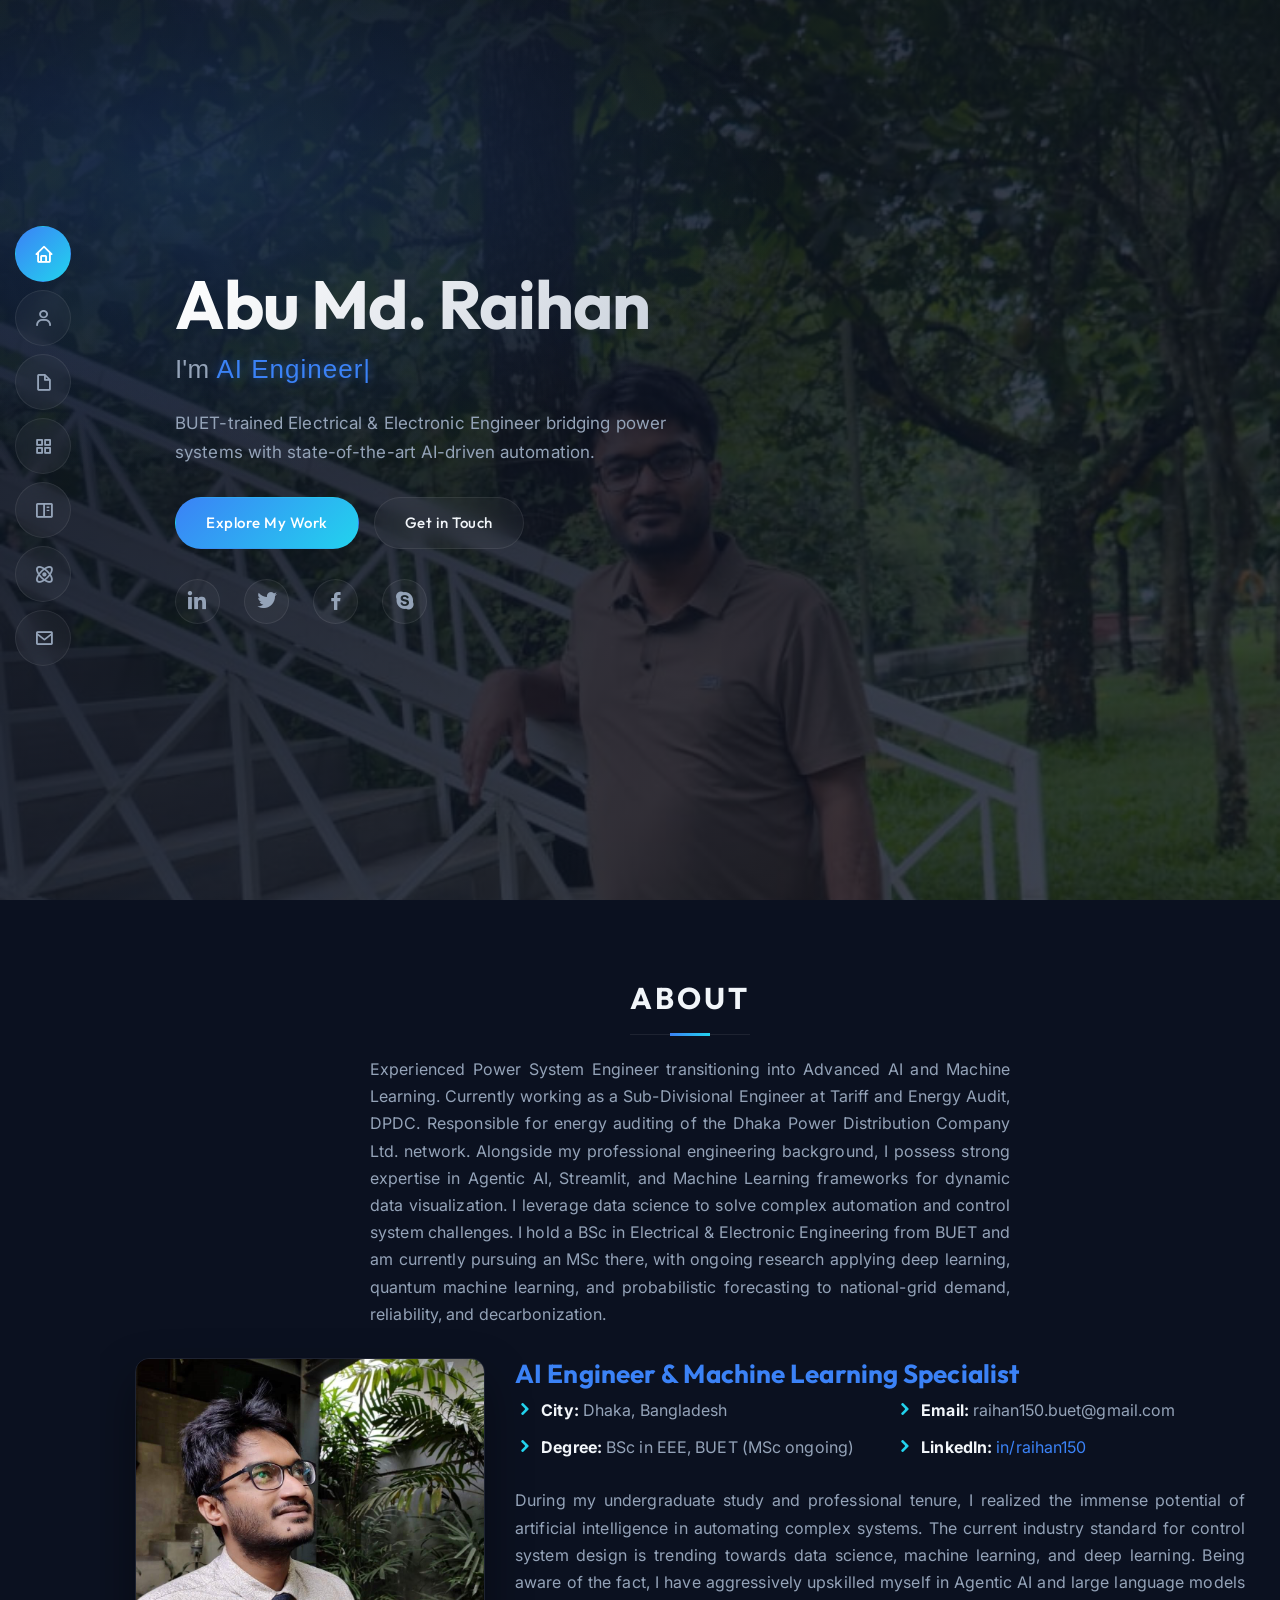
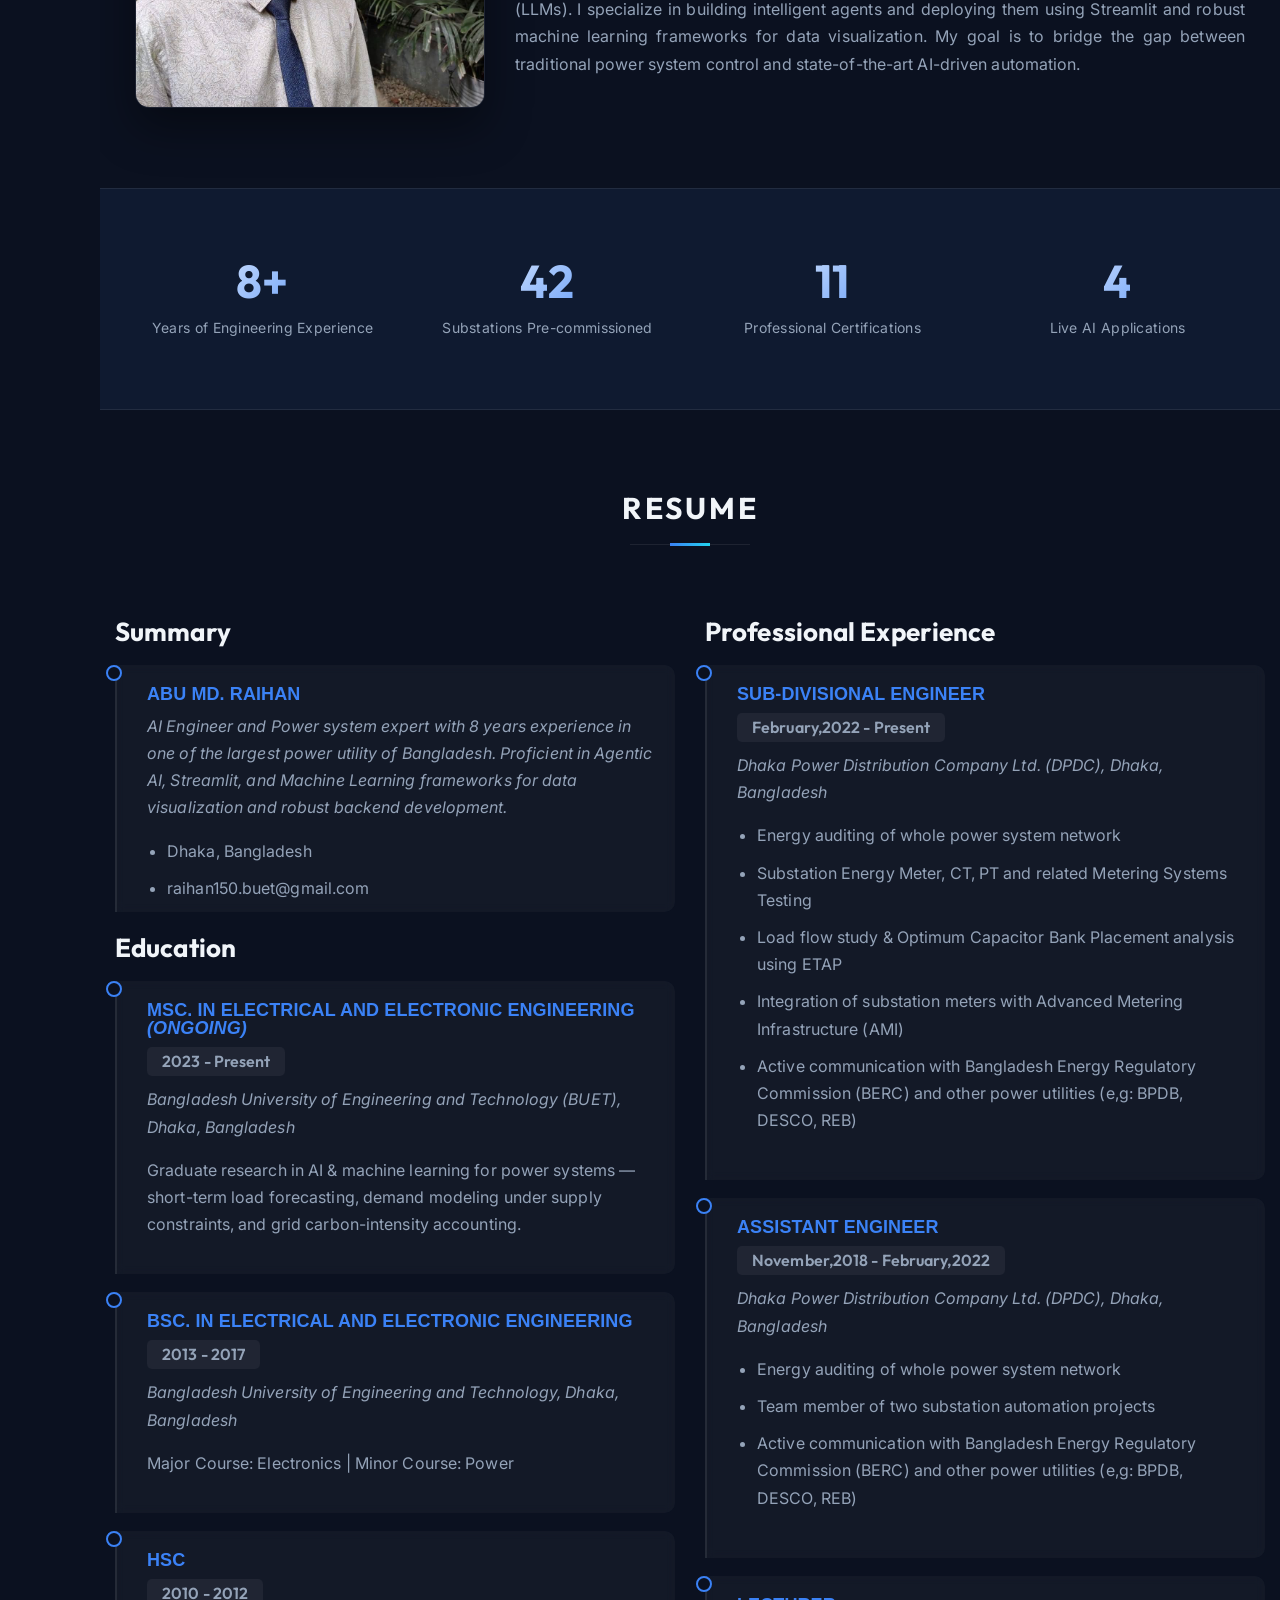
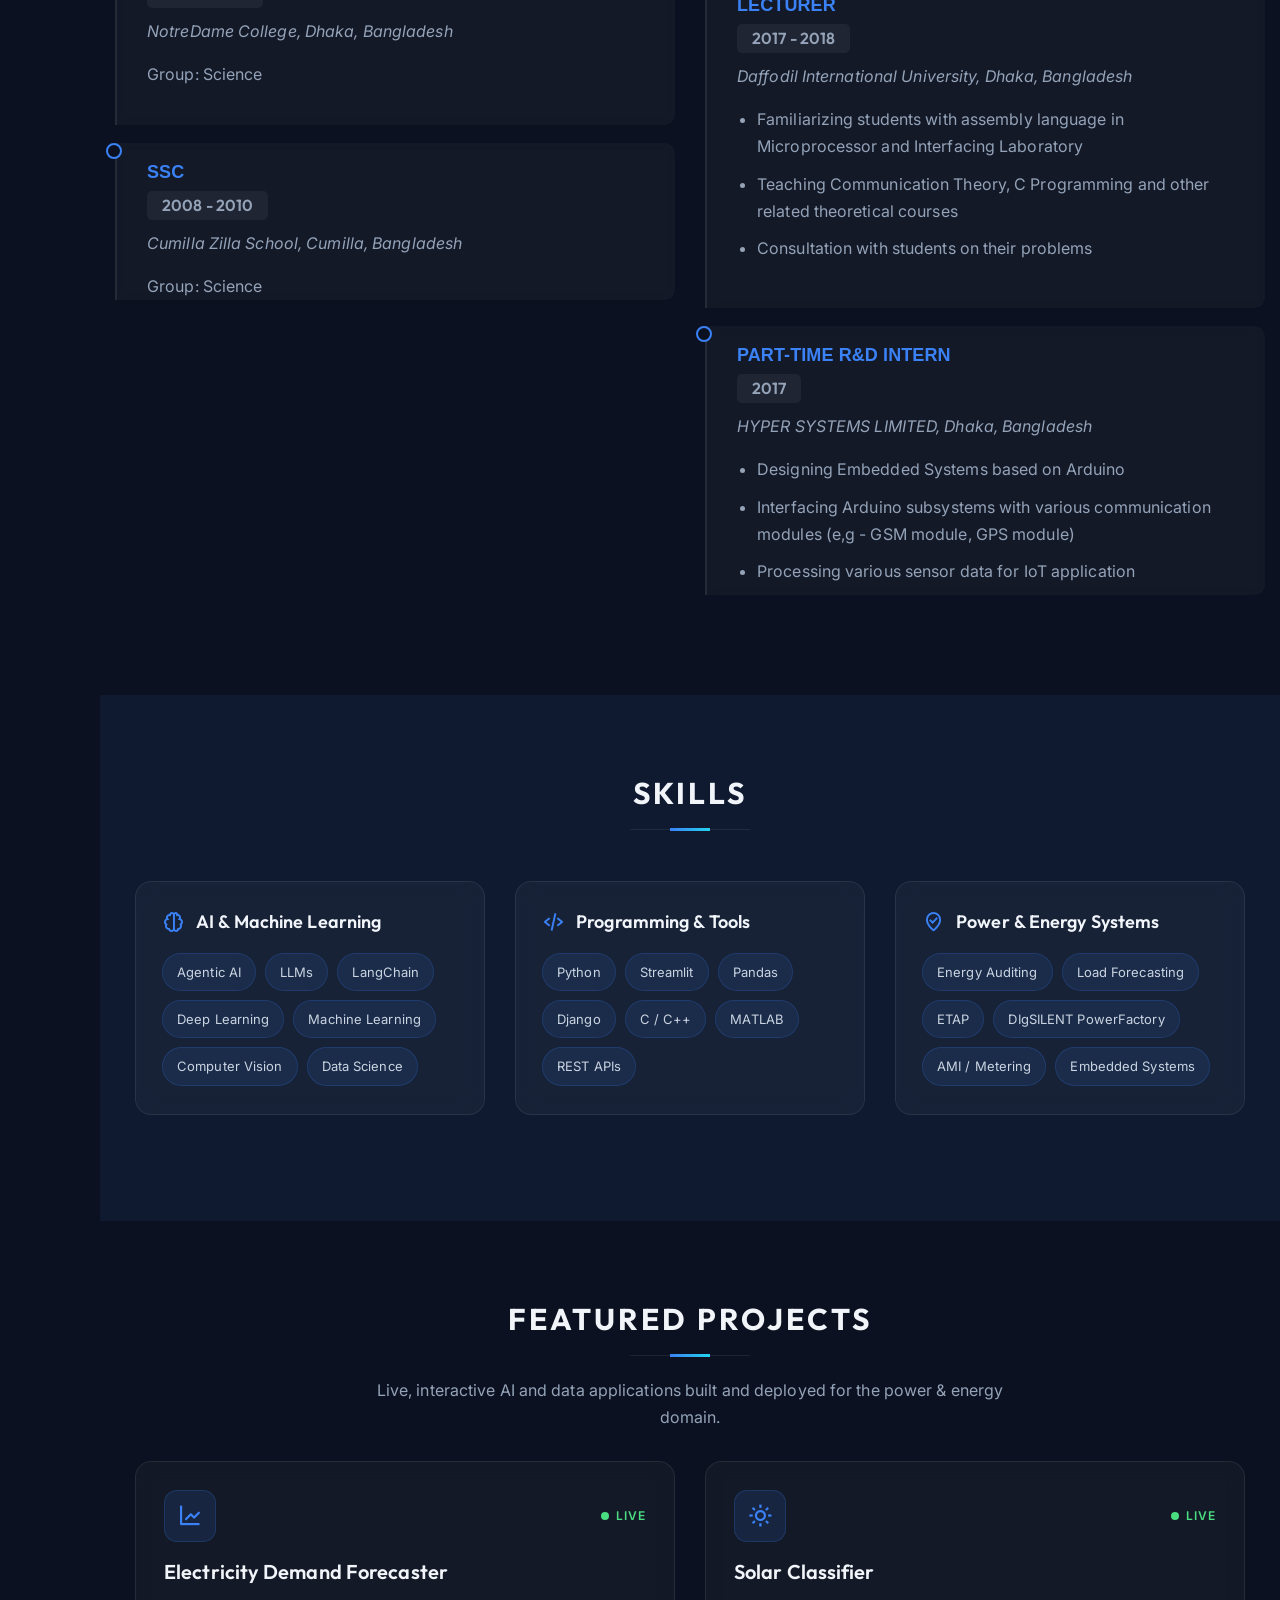
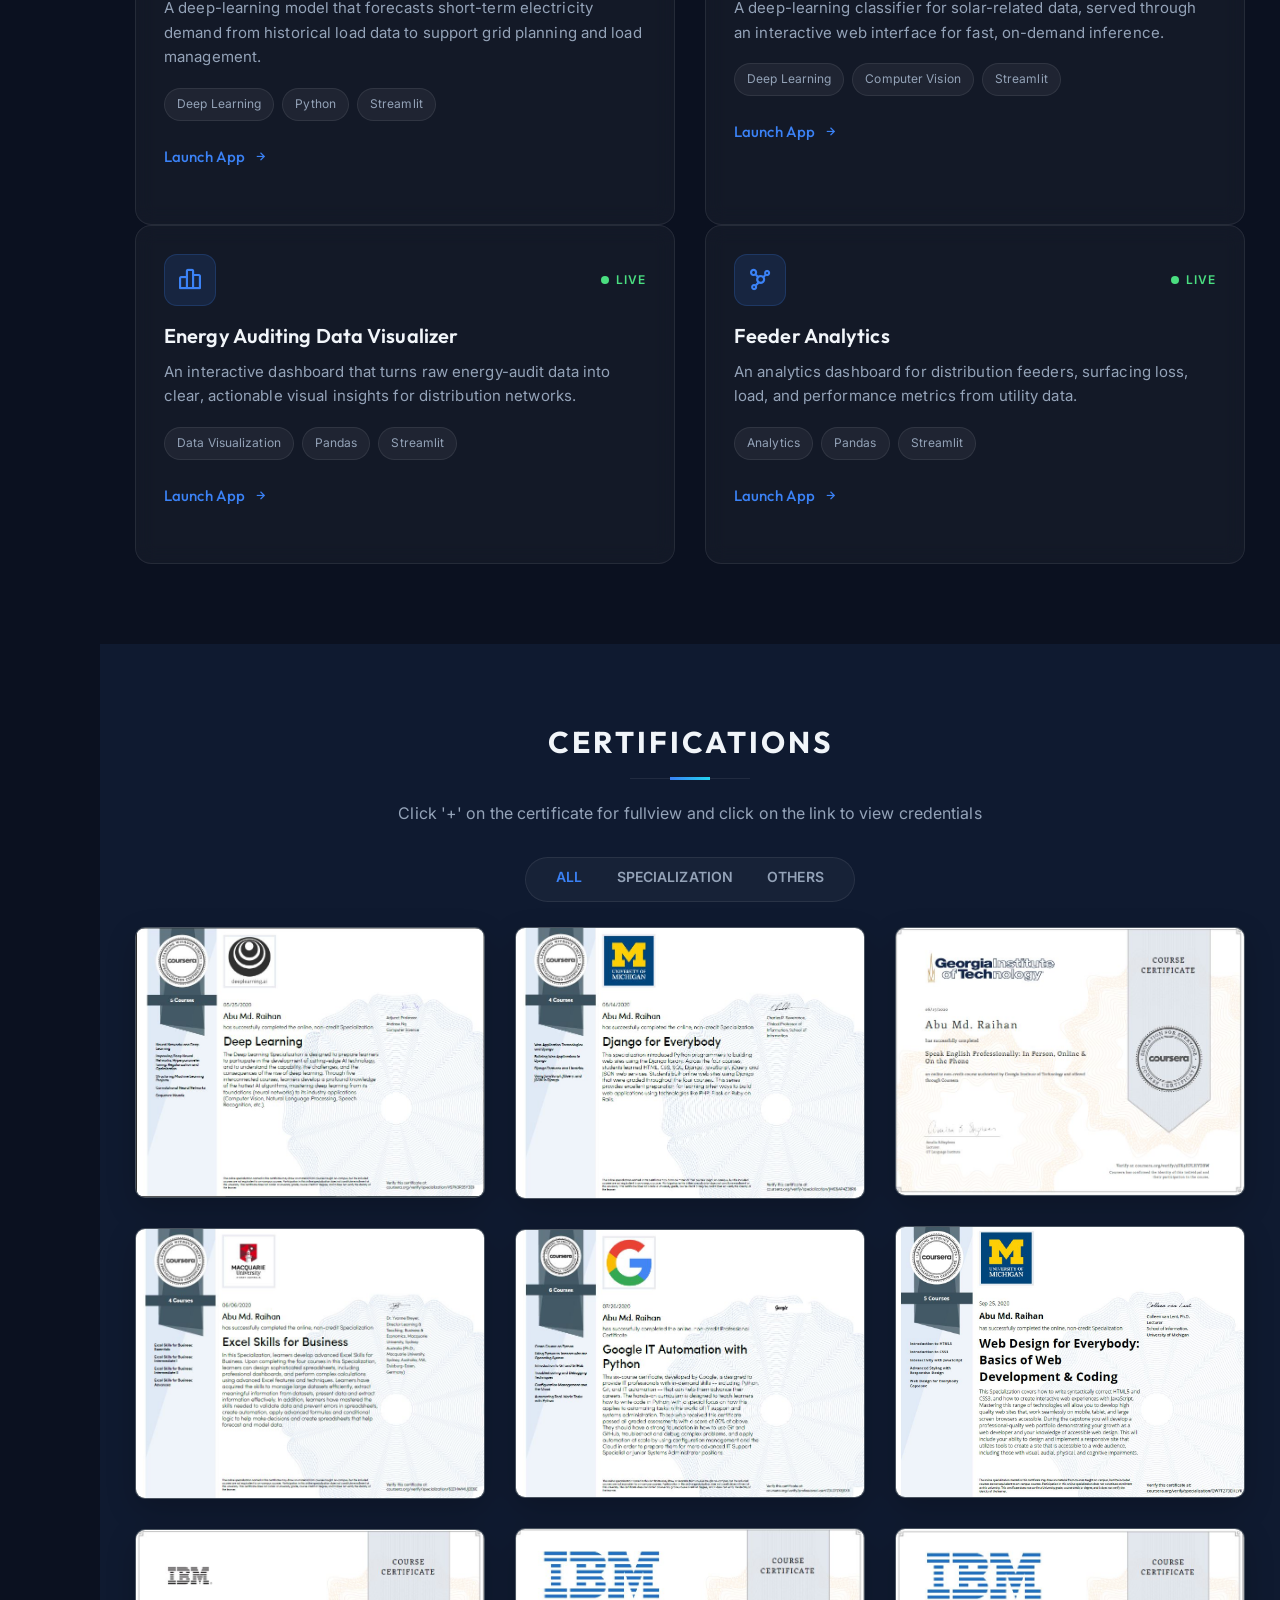
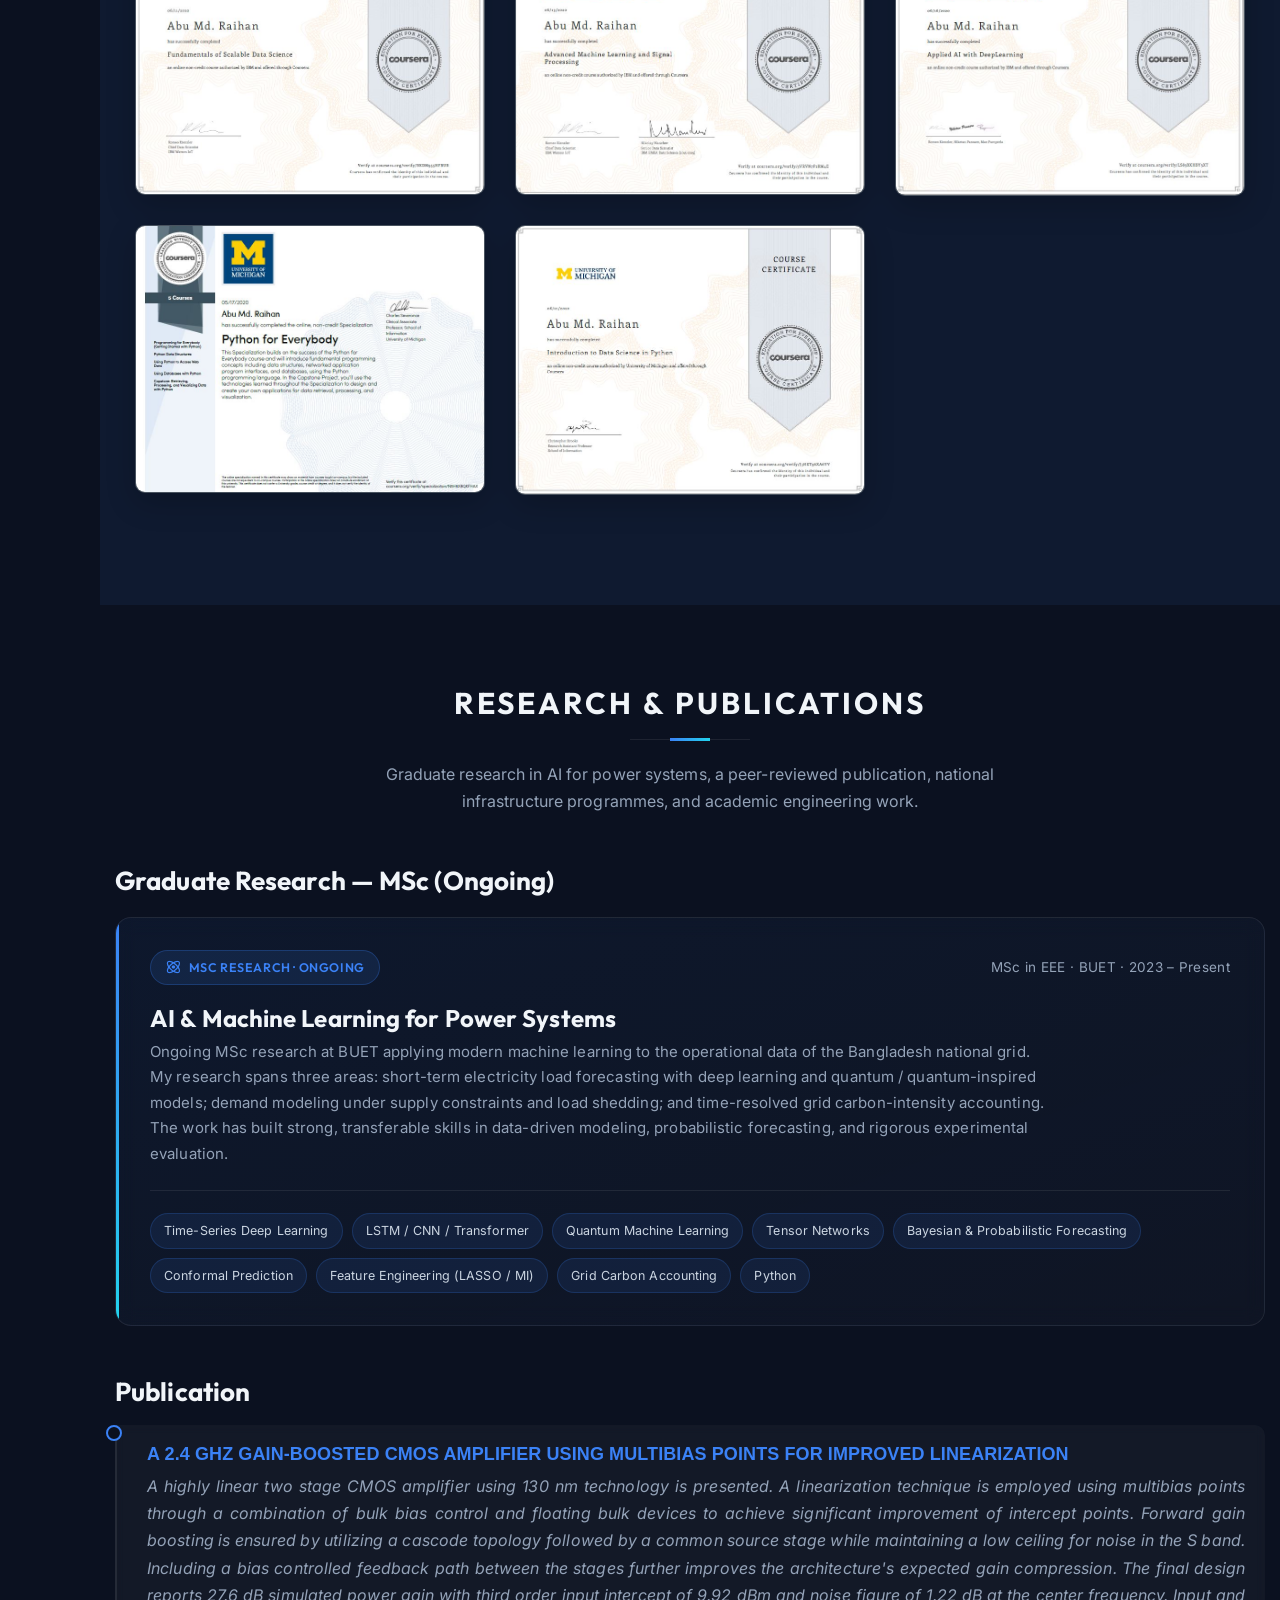
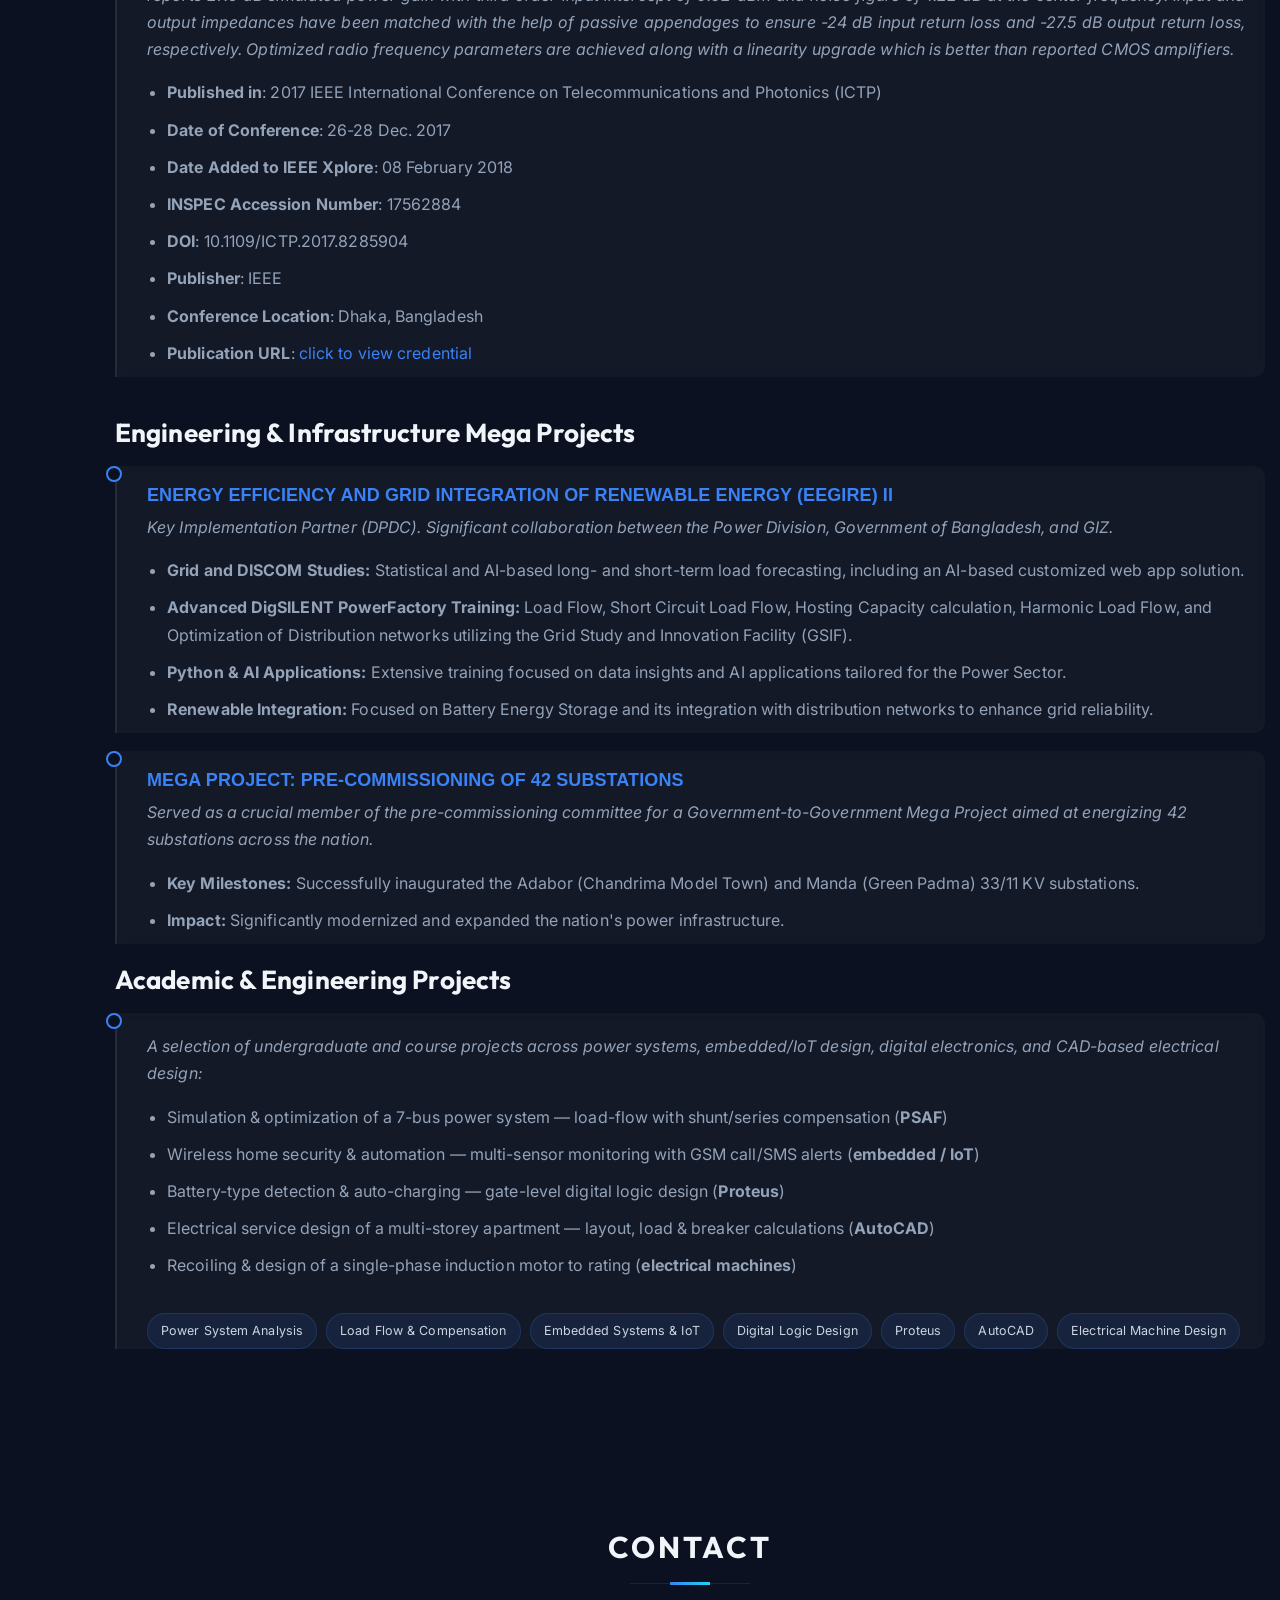
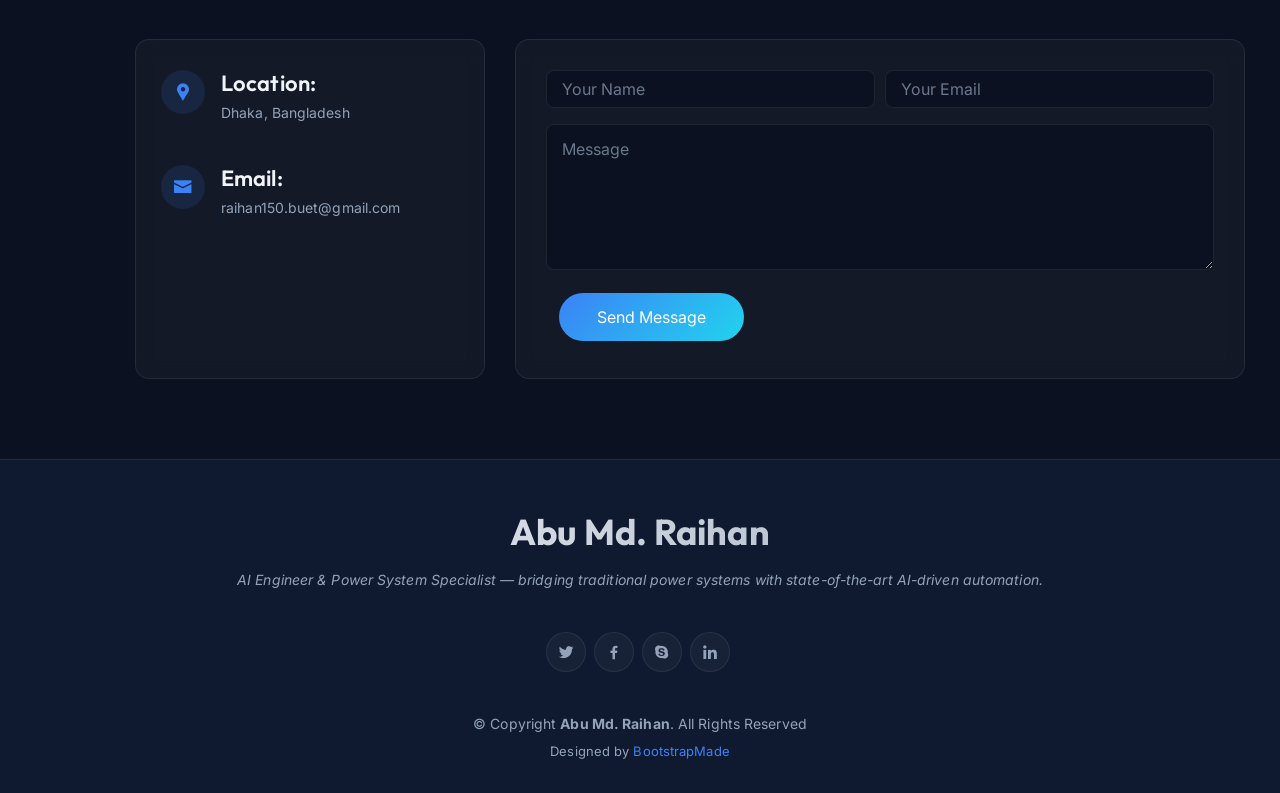
==== commit 3af1e61c: "Redesign portfolio: professional dark theme, real content, research & projects - Refined dark design" ====
--- a/index.html
+++ b/index.html
@@ -5,9 +5,19 @@
   <meta charset="utf-8">
   <meta content="width=device-width, initial-scale=1.0" name="viewport">
 
-  <title>Resume of Raihan</title>
-  <meta content="" name="descriptison">
-  <meta content="" name="keywords">
+  <title>Abu Md. Raihan — AI Engineer &amp; Power System Specialist</title>
+  <meta content="Portfolio of Abu Md. Raihan — AI Engineer and Power System Specialist. BUET-trained Electrical &amp; Electronic Engineer specializing in Agentic AI, Machine Learning, and energy systems." name="description">
+  <meta content="Abu Md. Raihan, AI Engineer, Machine Learning, Agentic AI, Power System Engineer, BUET, Data Science, Streamlit, Portfolio" name="keywords">
+  <meta content="Abu Md. Raihan" name="author">
+
+  <!-- Open Graph / social sharing -->
+  <meta property="og:type" content="website">
+  <meta property="og:title" content="Abu Md. Raihan — AI Engineer &amp; Power System Specialist">
+  <meta property="og:description" content="BUET-trained engineer bridging power systems with Agentic AI and Machine Learning. Explore live AI applications, certifications, and research.">
+  <meta property="og:image" content="assets/img/profile-img.jpg">
+  <meta property="og:url" content="https://aburaihan.info.bd/">
+  <meta name="twitter:card" content="summary_large_image">
+  <meta name="theme-color" content="#0b1120">
 
   <!-- Favicons -->
   <link href="assets/img/favicon.png" rel="icon">
@@ -51,8 +61,9 @@
         <li class="active"><a href="#hero"><i class="bx bx-home"></i> <span>Home</span></a></li>
         <li><a href="#about"><i class="bx bx-user"></i> <span>About</span></a></li>
         <li><a href="#resume"><i class="bx bx-file-blank"></i> <span>Resume</span></a></li>
+        <li><a href="#projects"><i class="bx bx-grid-alt"></i> <span>Projects</span></a></li>
         <li><a href="#portfolio"><i class="bx bx-book-content"></i> <span>Certifications</span></a></li>
-        <li><a href="#publications"><i class="bx bx-server"></i> <span>Publications &amp; Projects</span></a></li>
+        <li><a href="#publications"><i class="bx bx-atom"></i> <span>Research</span></a></li>
         <li><a href="#contact"><i class="bx bx-envelope"></i> <span>Contact</span></a></li>
       </ul>
     </nav><!-- .nav-menu -->
@@ -63,12 +74,17 @@
   <section id="hero" class="d-flex flex-column justify-content-center">
     <div class="container" data-aos="zoom-in" data-aos-delay="100">
       <h1>Abu Md. Raihan</h1>
-      <p>I'm <span class="typed" data-typed-items="AI Engineer, Agentic AI Expert, Machine Learning Specialist"></span></p>
+      <p>I'm <span class="typed" data-typed-items="AI Engineer, AI Researcher, Agentic AI Expert, Machine Learning Specialist"></span></p>
+      <p class="hero-tagline">BUET-trained Electrical &amp; Electronic Engineer bridging power systems with state-of-the-art AI-driven automation.</p>
+      <div class="hero-cta">
+        <a href="#about" class="btn-primary-hero">Explore My Work</a>
+        <a href="#contact" class="btn-outline-hero">Get in Touch</a>
+      </div>
       <div class="social-links">
-        <a href="https://twitter.com/amrmunna" class="twitter" target="_blank"><i class="bx bxl-twitter"></i></a>
-        <a href="https://www.facebook.com/raihan150" class="facebook" target="_blank"><i class="bx bxl-facebook"></i></a>
-        <a href="https://join.skype.com/invite/AKPFjhCht3o5" class="google-plus" target="_blank"><i class="bx bxl-skype"></i></a>
-        <a href="https://www.linkedin.com/in/raihan150" class="linkedin" target="_blank"><i class="bx bxl-linkedin"></i></a>
+        <a href="https://www.linkedin.com/in/raihan150" class="linkedin" target="_blank" aria-label="LinkedIn"><i class="bx bxl-linkedin"></i></a>
+        <a href="https://twitter.com/amrmunna" class="twitter" target="_blank" aria-label="Twitter"><i class="bx bxl-twitter"></i></a>
+        <a href="https://www.facebook.com/raihan150" class="facebook" target="_blank" aria-label="Facebook"><i class="bx bxl-facebook"></i></a>
+        <a href="https://join.skype.com/invite/AKPFjhCht3o5" class="google-plus" target="_blank" aria-label="Skype"><i class="bx bxl-skype"></i></a>
       </div>
     </div>
   </section><!-- End Hero -->
@@ -81,7 +97,7 @@
 
         <div class="section-title">
           <h2>About</h2>
-          <p id="about_intro">Experienced Power System Engineer transitioning into Advanced AI and Machine Learning. Currently working as a Sub-Divisional Engineer at Tariff and Energy Audit, DPDC. Responsible for energy auditing of the Dhaka Power Distribution Company Ltd. network. Alongside my professional engineering background, I possess strong expertise in Agentic AI, Streamlit, and Machine Learning frameworks for dynamic data visualization. I leverage data science to solve complex automation and control system challenges. Strong education professional with a Bachelor of Science (BSc) focused in Electrical and Electronics Engineering from BUET.</p>
+          <p id="about_intro">Experienced Power System Engineer transitioning into Advanced AI and Machine Learning. Currently working as a Sub-Divisional Engineer at Tariff and Energy Audit, DPDC. Responsible for energy auditing of the Dhaka Power Distribution Company Ltd. network. Alongside my professional engineering background, I possess strong expertise in Agentic AI, Streamlit, and Machine Learning frameworks for dynamic data visualization. I leverage data science to solve complex automation and control system challenges. I hold a BSc in Electrical &amp; Electronic Engineering from BUET and am currently pursuing an MSc there, with ongoing research applying deep learning, quantum machine learning, and probabilistic forecasting to national-grid demand, reliability, and decarbonization.</p>
         </div>
 
         <div class="row">
@@ -93,16 +109,14 @@
             <div class="row">
               <div class="col-lg-6">
                 <ul>
-                  <li><i class="icofont-rounded-right"></i> <strong>Birthday:</strong> 5 December 1994</li>
-                  <li><i class="icofont-rounded-right"></i> <strong>Phone:</strong><a href="#contact"><span>Contact</span></a></li>
                   <li><i class="icofont-rounded-right"></i> <strong>City:</strong> Dhaka, Bangladesh</li>
+                  <li><i class="icofont-rounded-right"></i> <strong>Degree:</strong> BSc in EEE, BUET (MSc ongoing)</li>
                 </ul>
               </div>
               <div class="col-lg-6">
                 <ul>
-                  <li><i class="icofont-rounded-right"></i> <strong>Age:</strong> 32</li>
-                  <li><i class="icofont-rounded-right"></i> <strong>Degree:</strong> BSc in EEE</li>
                   <li><i class="icofont-rounded-right"></i> <strong>Email:</strong> raihan150.buet@gmail.com</li>
+                  <li><i class="icofont-rounded-right"></i> <strong>LinkedIn:</strong> <a href="https://www.linkedin.com/in/raihan150" target="_blank">in/raihan150</a></li>
                 </ul>
               </div>
             </div>
@@ -116,6 +130,39 @@
 
       </div>
     </section><!-- End About Section -->
+
+    <!-- ======= Highlights / Impact Section ======= -->
+    <section id="highlights" class="highlights">
+      <div class="container" data-aos="fade-up">
+        <div class="row">
+          <div class="col-lg-3 col-6">
+            <div class="stat-box">
+              <span class="stat-num">8+</span>
+              <p>Years of Engineering Experience</p>
+            </div>
+          </div>
+          <div class="col-lg-3 col-6">
+            <div class="stat-box">
+              <span class="stat-num">42</span>
+              <p>Substations Pre-commissioned</p>
+            </div>
+          </div>
+          <div class="col-lg-3 col-6">
+            <div class="stat-box">
+              <span class="stat-num">11</span>
+              <p>Professional Certifications</p>
+            </div>
+          </div>
+          <div class="col-lg-3 col-6">
+            <div class="stat-box">
+              <span class="stat-num">4</span>
+              <p>Live AI Applications</p>
+            </div>
+          </div>
+        </div>
+      </div>
+    </section><!-- End Highlights Section -->
+
         <!-- ======= Resume Section ======= -->
     <section id="resume" class="resume">
       <div class="container-fluid" data-aos="fade-up">
@@ -132,12 +179,17 @@
               <p><em>AI Engineer and Power system expert with 8 years experience in one of the largest power utility of Bangladesh. Proficient in Agentic AI, Streamlit, and Machine Learning frameworks for data visualization and robust backend development.</em></p>
               <ul>
                 <li>Dhaka, Bangladesh</li>
-                <li>+8801851494813</li>
                 <li>raihan150.buet@gmail.com</li>
               </ul>
             </div>
 
             <h3 class="resume-title">Education</h3>
+            <div class="resume-item">
+              <h4>MSc. in Electrical and Electronic Engineering <em>(Ongoing)</em></h4>
+              <h5>2023 - Present</h5>
+              <p><em>Bangladesh University of Engineering and Technology (BUET), Dhaka, Bangladesh</em></p>
+              <p>Graduate research in AI &amp; machine learning for power systems — short-term load forecasting, demand modeling under supply constraints, and grid carbon-intensity accounting.</p>
+            </div>
             <div class="resume-item">
               <h4>BSc. in Electrical and Electronic Engineering</h4>
               <h5>2013 - 2017</h5>
@@ -208,54 +260,6 @@
     </section><!-- End Resume Section -->
 
 
-    <!-- ======= Facts Section ======= -->
-    <!--<section id="facts" class="facts">
-      <div class="container" data-aos="fade-up">
-
-        <div class="section-title">
-          <h2>Facts</h2>
-          <p>Magnam dolores commodi suscipit. Necessitatibus eius consequatur ex aliquid fuga eum quidem. Sit sint consectetur velit. Quisquam quos quisquam cupiditate. Et nemo qui impedit suscipit alias ea. Quia fugiat sit in iste officiis commodi quidem hic quas.</p>
-        </div>
-
-        <div class="row">
-
-          <div class="col-lg-3 col-md-6">
-            <div class="count-box">
-              <i class="icofont-simple-smile"></i>
-              <span data-toggle="counter-up">232</span>
-              <p>Happy Clients</p>
-            </div>
-          </div>
-
-          <div class="col-lg-3 col-md-6 mt-5 mt-md-0">
-            <div class="count-box">
-              <i class="icofont-document-folder"></i>
-              <span data-toggle="counter-up">521</span>
-              <p>Projects</p>
-            </div>
-          </div>
-
-          <div class="col-lg-3 col-md-6 mt-5 mt-lg-0">
-            <div class="count-box">
-              <i class="icofont-live-support"></i>
-              <span data-toggle="counter-up">1,463</span>
-              <p>Hours Of Support</p>
-            </div>
-          </div>
-
-          <div class="col-lg-3 col-md-6 mt-5 mt-lg-0">
-            <div class="count-box">
-              <i class="icofont-users-alt-5"></i>
-              <span data-toggle="counter-up">15</span>
-              <p>Hard Workers</p>
-            </div>
-          </div>
-
-        </div>
-
-      </div>
-    </section>!-- End Facts Section -->
-
     <!-- ======= Skills Section ======= -->
     <section id="skills" class="skills section-bg">
       <div class="container" data-aos="fade-up">
@@ -264,67 +268,132 @@
           <h2>Skills</h2>
         </div>
 
-        <div class="row skills-content">
-
-          <div class="col-lg-6">
-
-            <div class="progress">
-              <span class="skill">Python &amp; Machine Learning<i class="val">95%</i></span>
-              <div class="progress-bar-wrap">
-                <div class="progress-bar" role="progressbar" aria-valuenow="95" aria-valuemin="0" aria-valuemax="100"></div>
-              </div>
-            </div>
-
-            <div class="progress">
-              <span class="skill">Agentic AI &amp; LLMs<i class="val">90%</i></span>
-              <div class="progress-bar-wrap">
-                <div class="progress-bar" role="progressbar" aria-valuenow="90" aria-valuemin="0" aria-valuemax="100"></div>
-              </div>
-            </div>
-
-            <div class="progress">
-              <span class="skill">Streamlit &amp; Data Visualization<i class="val">85%</i></span>
-              <div class="progress-bar-wrap">
-                <div class="progress-bar" role="progressbar" aria-valuenow="85" aria-valuemin="0" aria-valuemax="100"></div>
-              </div>
-            </div>
-            <div class="progress">
-              <span class="skill">Embedded System Design<i class="val">90%</i></span>
-              <div class="progress-bar-wrap">
-                <div class="progress-bar" role="progressbar" aria-valuenow="90" aria-valuemin="0" aria-valuemax="100"></div>
-              </div>
-            </div>
-          </div>
-
-          <div class="col-lg-6">
-
-            <div class="progress">
-              <span class="skill">Power System Operation &amp; Control<i class="val">80%</i></span>
-              <div class="progress-bar-wrap">
-                <div class="progress-bar" role="progressbar" aria-valuenow="80" aria-valuemin="0" aria-valuemax="100"></div>
-              </div>
-            </div>
-
-            <div class="progress">
-              <span class="skill">C, C++, Django<i class="val">75%</i></span>
-              <div class="progress-bar-wrap">
-                <div class="progress-bar" role="progressbar" aria-valuenow="75" aria-valuemin="0" aria-valuemax="100"></div>
-              </div>
-            </div>
-
-            <div class="progress">
-              <span class="skill">Matlab &amp; Data Science <i class="val">80%</i></span>
-              <div class="progress-bar-wrap">
-                <div class="progress-bar" role="progressbar" aria-valuenow="80" aria-valuemin="0" aria-valuemax="100"></div>
-              </div>
-            </div>
-
+        <div class="row skills-groups">
+
+          <div class="col-lg-4 col-md-6" data-aos="fade-up" data-aos-delay="100">
+            <div class="skill-group">
+              <h3><i class="bx bx-brain"></i> AI &amp; Machine Learning</h3>
+              <div class="skill-tags">
+                <span>Agentic AI</span>
+                <span>LLMs</span>
+                <span>LangChain</span>
+                <span>Deep Learning</span>
+                <span>Machine Learning</span>
+                <span>Computer Vision</span>
+                <span>Data Science</span>
+              </div>
+            </div>
+          </div>
+
+          <div class="col-lg-4 col-md-6" data-aos="fade-up" data-aos-delay="200">
+            <div class="skill-group">
+              <h3><i class="bx bx-code-alt"></i> Programming &amp; Tools</h3>
+              <div class="skill-tags">
+                <span>Python</span>
+                <span>Streamlit</span>
+                <span>Pandas</span>
+                <span>Django</span>
+                <span>C / C++</span>
+                <span>MATLAB</span>
+                <span>REST APIs</span>
+              </div>
+            </div>
+          </div>
+
+          <div class="col-lg-4 col-md-6" data-aos="fade-up" data-aos-delay="300">
+            <div class="skill-group">
+              <h3><i class="bx bx-been-here"></i> Power &amp; Energy Systems</h3>
+              <div class="skill-tags">
+                <span>Energy Auditing</span>
+                <span>Load Forecasting</span>
+                <span>ETAP</span>
+                <span>DIgSILENT PowerFactory</span>
+                <span>AMI / Metering</span>
+                <span>Embedded Systems</span>
+              </div>
+            </div>
           </div>
 
         </div>
 
       </div>
     </section><!-- End Skills Section -->
+
+    <!-- ======= Featured Projects Section ======= -->
+    <section id="projects" class="projects">
+      <div class="container" data-aos="fade-up">
+
+        <div class="section-title">
+          <h2>Featured Projects</h2>
+          <p>Live, interactive AI and data applications built and deployed for the power &amp; energy domain.</p>
+        </div>
+
+        <div class="row">
+
+          <div class="col-lg-6" data-aos="fade-up" data-aos-delay="100">
+            <div class="project-card">
+              <div class="project-card-head">
+                <span class="project-icon"><i class="bx bx-line-chart"></i></span>
+                <span class="project-live"><span class="live-dot"></span>Live</span>
+              </div>
+              <h4>Electricity Demand Forecaster</h4>
+              <p>A deep-learning model that forecasts short-term electricity demand from historical load data to support grid planning and load management.</p>
+              <div class="project-tags">
+                <span>Deep Learning</span><span>Python</span><span>Streamlit</span>
+              </div>
+              <a href="https://project-showcasing.streamlit.app/" target="_blank" class="project-link">Launch App <i class="bx bx-right-arrow-alt"></i></a>
+            </div>
+          </div>
+
+          <div class="col-lg-6" data-aos="fade-up" data-aos-delay="200">
+            <div class="project-card">
+              <div class="project-card-head">
+                <span class="project-icon"><i class="bx bx-sun"></i></span>
+                <span class="project-live"><span class="live-dot"></span>Live</span>
+              </div>
+              <h4>Solar Classifier</h4>
+              <p>A deep-learning classifier for solar-related data, served through an interactive web interface for fast, on-demand inference.</p>
+              <div class="project-tags">
+                <span>Deep Learning</span><span>Computer Vision</span><span>Streamlit</span>
+              </div>
+              <a href="https://solar-showcasing.streamlit.app/" target="_blank" class="project-link">Launch App <i class="bx bx-right-arrow-alt"></i></a>
+            </div>
+          </div>
+
+          <div class="col-lg-6" data-aos="fade-up" data-aos-delay="100">
+            <div class="project-card">
+              <div class="project-card-head">
+                <span class="project-icon"><i class="bx bx-bar-chart-alt-2"></i></span>
+                <span class="project-live"><span class="live-dot"></span>Live</span>
+              </div>
+              <h4>Energy Auditing Data Visualizer</h4>
+              <p>An interactive dashboard that turns raw energy-audit data into clear, actionable visual insights for distribution networks.</p>
+              <div class="project-tags">
+                <span>Data Visualization</span><span>Pandas</span><span>Streamlit</span>
+              </div>
+              <a href="https://energybalance.streamlit.app/" target="_blank" class="project-link">Launch App <i class="bx bx-right-arrow-alt"></i></a>
+            </div>
+          </div>
+
+          <div class="col-lg-6" data-aos="fade-up" data-aos-delay="200">
+            <div class="project-card">
+              <div class="project-card-head">
+                <span class="project-icon"><i class="bx bx-network-chart"></i></span>
+                <span class="project-live"><span class="live-dot"></span>Live</span>
+              </div>
+              <h4>Feeder Analytics</h4>
+              <p>An analytics dashboard for distribution feeders, surfacing loss, load, and performance metrics from utility data.</p>
+              <div class="project-tags">
+                <span>Analytics</span><span>Pandas</span><span>Streamlit</span>
+              </div>
+              <a href="https://feeder-report.streamlit.app/" target="_blank" class="project-link">Launch App <i class="bx bx-right-arrow-alt"></i></a>
+            </div>
+          </div>
+
+        </div>
+
+      </div>
+    </section><!-- End Featured Projects Section -->
 
 
 
@@ -353,10 +422,10 @@
             <div class="portfolio-wrap">
               <img src="assets/img/portfolio/deep_learning.JPG" class="img-fluid" alt="">
               <div class="portfolio-info">
-                <h4>Specialization-1</h4>
-                <p>Specialization</p>
-                <div class="portfolio-links">
-                  <a href="assets/img/portfolio/deep_learning.JPG" data-gall="portfolioGallery" class="venobox" title="Specialization-1"><i class="bx bx-plus"></i></a>
+                <h4>Deep Learning Specialization</h4>
+                <p>DeepLearning.AI &middot; Coursera</p>
+                <div class="portfolio-links">
+                  <a href="assets/img/portfolio/deep_learning.JPG" data-gall="portfolioGallery" class="venobox" title="Deep Learning Specialization"><i class="bx bx-plus"></i></a>
                   <a href="deep_learning-details.html" data-gall="portfolioDetailsGallery" data-vbtype="iframe" class="venobox" title="Portfolio Details"><i class="bx bx-link"></i></a>
                 </div>
               </div>
@@ -367,10 +436,10 @@
             <div class="portfolio-wrap">
               <img src="assets/img/portfolio/django.JPG" class="img-fluid" alt="">
               <div class="portfolio-info">
-                <h4>Specialization-2</h4>
-                <p>Specialization</p>
-                <div class="portfolio-links">
-                  <a href="assets/img/portfolio/django.JPG" data-gall="portfolioGallery" class="venobox" title="Specialization-2"><i class="bx bx-plus"></i></a>
+                <h4>Django for Everybody</h4>
+                <p>University of Michigan &middot; Coursera</p>
+                <div class="portfolio-links">
+                  <a href="assets/img/portfolio/django.JPG" data-gall="portfolioGallery" class="venobox" title="Django for Everybody"><i class="bx bx-plus"></i></a>
                   <a href="django-details.html" data-gall="portfolioDetailsGallery" data-vbtype="iframe" class="venobox" title="Portfolio Details"><i class="bx bx-link"></i></a>
                 </div>
               </div>
@@ -381,10 +450,10 @@
             <div class="portfolio-wrap">
               <img src="assets/img/portfolio/english.JPG" class="img-fluid" alt="">
               <div class="portfolio-info">
-                <h4>Others 1</h4>
-                <p>Others</p>
-                <div class="portfolio-links">
-                  <a href="assets/img/portfolio/english.JPG" data-gall="portfolioGallery" class="venobox" title="Others-1"><i class="bx bx-plus"></i></a>
+                <h4>Speak English Professionally</h4>
+                <p>Georgia Tech &middot; Coursera</p>
+                <div class="portfolio-links">
+                  <a href="assets/img/portfolio/english.JPG" data-gall="portfolioGallery" class="venobox" title="Speak English Professionally"><i class="bx bx-plus"></i></a>
                   <a href="english-details.html" data-gall="portfolioDetailsGallery" data-vbtype="iframe" class="venobox" title="Portfolio Details"><i class="bx bx-link"></i></a>
                 </div>
               </div>
@@ -395,10 +464,10 @@
             <div class="portfolio-wrap">
               <img src="assets/img/portfolio/web_design.JPG" class="img-fluid" alt="">
               <div class="portfolio-info">
-                <h4>Specialization-6</h4>
-                <p>Specialization</p>
-                <div class="portfolio-links">
-                  <a href="assets/img/portfolio/web_design.JPG" data-gall="portfolioGallery" class="venobox" title="Specialization-6"><i class="bx bx-plus"></i></a>
+                <h4>Web Design for Everybody</h4>
+                <p>University of Michigan &middot; Coursera</p>
+                <div class="portfolio-links">
+                  <a href="assets/img/portfolio/web_design.JPG" data-gall="portfolioGallery" class="venobox" title="Web Design for Everybody"><i class="bx bx-plus"></i></a>
                   <a href="web-details.html" data-gall="portfolioDetailsGallery" data-vbtype="iframe" class="venobox" title="Portfolio Details"><i class="bx bx-link"></i></a>
                 </div>
               </div>
@@ -409,10 +478,10 @@
             <div class="portfolio-wrap">
               <img src="assets/img/portfolio/excel.JPG" class="img-fluid" alt="">
               <div class="portfolio-info">
-                <h4>Specialization-3</h4>
-                <p>Specialization</p>
-                <div class="portfolio-links">
-                  <a href="assets/img/portfolio/excel.JPG" data-gall="portfolioGallery" class="venobox" title="Specialization-3"><i class="bx bx-plus"></i></a>
+                <h4>Excel Skills for Business</h4>
+                <p>Macquarie University &middot; Coursera</p>
+                <div class="portfolio-links">
+                  <a href="assets/img/portfolio/excel.JPG" data-gall="portfolioGallery" class="venobox" title="Excel Skills for Business"><i class="bx bx-plus"></i></a>
                   <a href="excel-details.html" data-gall="portfolioDetailsGallery" data-vbtype="iframe" class="venobox" title="Portfolio Details"><i class="bx bx-link"></i></a>
                 </div>
               </div>
@@ -423,10 +492,10 @@
             <div class="portfolio-wrap">
               <img src="assets/img/portfolio/google.JPG" class="img-fluid" alt="">
               <div class="portfolio-info">
-                <h4>Specialization-4</h4>
-                <p>Specialization</p>
-                <div class="portfolio-links">
-                  <a href="assets/img/portfolio/google.JPG" data-gall="portfolioGallery" class="venobox" title="Specialization-4"><i class="bx bx-plus"></i></a>
+                <h4>Google IT Automation with Python</h4>
+                <p>Google &middot; Coursera</p>
+                <div class="portfolio-links">
+                  <a href="assets/img/portfolio/google.JPG" data-gall="portfolioGallery" class="venobox" title="Google IT Automation with Python"><i class="bx bx-plus"></i></a>
                   <a href="google-details.html" data-gall="portfolioDetailsGallery" data-vbtype="iframe" class="venobox" title="Portfolio Details"><i class="bx bx-link"></i></a>
                 </div>
               </div>
@@ -437,10 +506,10 @@
             <div class="portfolio-wrap">
               <img src="assets/img/portfolio/IBM-AI.JPG" class="img-fluid" alt="">
               <div class="portfolio-info">
-                <h4>Others-2</h4>
-                <p>Others</p>
-                <div class="portfolio-links">
-                  <a href="assets/img/portfolio/IBM-AI.JPG" data-gall="portfolioGallery" class="venobox" title="Others-2"><i class="bx bx-plus"></i></a>
+                <h4>Applied AI with Deep Learning</h4>
+                <p>IBM &middot; Coursera</p>
+                <div class="portfolio-links">
+                  <a href="assets/img/portfolio/IBM-AI.JPG" data-gall="portfolioGallery" class="venobox" title="Applied AI with Deep Learning"><i class="bx bx-plus"></i></a>
                   <a href="ibm-ai-details.html" data-gall="portfolioDetailsGallery" data-vbtype="iframe" class="venobox" title="Portfolio Details"><i class="bx bx-link"></i></a>
                 </div>
               </div>
@@ -451,10 +520,10 @@
             <div class="portfolio-wrap">
               <img src="assets/img/portfolio/IBM-machine.JPG" class="img-fluid" alt="">
               <div class="portfolio-info">
-                <h4>Others-3</h4>
-                <p>Others</p>
-                <div class="portfolio-links">
-                  <a href="assets/img/portfolio/IBM-machine.JPG" data-gall="portfolioGallery" class="venobox" title="Others-3"><i class="bx bx-plus"></i></a>
+                <h4>Advanced Machine Learning &amp; Signal Processing</h4>
+                <p>IBM &middot; Coursera</p>
+                <div class="portfolio-links">
+                  <a href="assets/img/portfolio/IBM-machine.JPG" data-gall="portfolioGallery" class="venobox" title="Advanced Machine Learning and Signal Processing"><i class="bx bx-plus"></i></a>
                   <a href="ibm-machine-details.html" data-gall="portfolioDetailsGallery" data-vbtype="iframe" class="venobox" title="Portfolio Details"><i class="bx bx-link"></i></a>
                 </div>
               </div>
@@ -465,10 +534,10 @@
             <div class="portfolio-wrap">
               <img src="assets/img/portfolio/IBM-scale.JPG" class="img-fluid" alt="">
               <div class="portfolio-info">
-                <h4>Others-4</h4>
-                <p>Others</p>
-                <div class="portfolio-links">
-                  <a href="assets/img/portfolio/IBM-scale.JPG" data-gall="portfolioGallery" class="venobox" title="Others-4"><i class="bx bx-plus"></i></a>
+                <h4>Fundamentals of Scalable Data Science</h4>
+                <p>IBM &middot; Coursera</p>
+                <div class="portfolio-links">
+                  <a href="assets/img/portfolio/IBM-scale.JPG" data-gall="portfolioGallery" class="venobox" title="Fundamentals of Scalable Data Science"><i class="bx bx-plus"></i></a>
                   <a href="ibm-scale-details.html" data-gall="portfolioDetailsGallery" data-vbtype="iframe" class="venobox" title="Portfolio Details"><i class="bx bx-link"></i></a>
                 </div>
               </div>
@@ -479,10 +548,10 @@
             <div class="portfolio-wrap">
               <img src="assets/img/portfolio/michigan-data.JPG" class="img-fluid" alt="">
               <div class="portfolio-info">
-                <h4>Others-5</h4>
-                <p>Others</p>
-                <div class="portfolio-links">
-                  <a href="assets/img/portfolio/michigan-data.JPG" data-gall="portfolioGallery" class="venobox" title="Others-5"><i class="bx bx-plus"></i></a>
+                <h4>Introduction to Data Science in Python</h4>
+                <p>University of Michigan &middot; Coursera</p>
+                <div class="portfolio-links">
+                  <a href="assets/img/portfolio/michigan-data.JPG" data-gall="portfolioGallery" class="venobox" title="Introduction to Data Science in Python"><i class="bx bx-plus"></i></a>
                   <a href="michigan-data-details.html" data-gall="portfolioDetailsGallery" data-vbtype="iframe" class="venobox" title="Portfolio Details"><i class="bx bx-link"></i></a>
                 </div>
               </div>
@@ -492,10 +561,10 @@
             <div class="portfolio-wrap">
               <img src="assets/img/portfolio/python.JPG" class="img-fluid" alt="">
               <div class="portfolio-info">
-                <h4>Specilization-5</h4>
-                <p>Specialization</p>
-                <div class="portfolio-links">
-                  <a href="assets/img/portfolio/python.JPG" data-gall="portfolioGallery" class="venobox" title="Specialization-5"><i class="bx bx-plus"></i></a>
+                <h4>Python for Everybody</h4>
+                <p>University of Michigan &middot; Coursera</p>
+                <div class="portfolio-links">
+                  <a href="assets/img/portfolio/python.JPG" data-gall="portfolioGallery" class="venobox" title="Python for Everybody"><i class="bx bx-plus"></i></a>
                   <a href="python-details.html" data-gall="portfolioDetailsGallery" data-vbtype="iframe" class="venobox" title="Portfolio Details"><i class="bx bx-link"></i></a>
                 </div>
               </div>
@@ -512,10 +581,35 @@
       <div class="container-fluid" data-aos="fade-up">
 
         <div class="section-title">
-          <h2>Publications &amp; Projects</h2>
+          <h2>Research &amp; Publications</h2>
+          <p>Graduate research in AI for power systems, a peer-reviewed publication, national infrastructure programmes, and academic engineering work.</p>
         </div>
 
         <div class="row">
+          <div class="col-lg-12">
+            <h3 class="resume-title">Graduate Research &mdash; MSc (Ongoing)</h3>
+            <div class="research-card">
+              <div class="research-card-head">
+                <span class="research-badge"><i class="bx bx-atom"></i> MSc Research &middot; Ongoing</span>
+                <span class="research-meta">MSc in EEE &middot; BUET &middot; 2023 &ndash; Present</span>
+              </div>
+              <h4>AI &amp; Machine Learning for Power Systems</h4>
+              <p class="research-desc">Ongoing MSc research at BUET applying modern machine learning to the operational data of the Bangladesh national grid. My research spans three areas: short-term electricity load forecasting with deep learning and quantum / quantum-inspired models; demand modeling under supply constraints and load shedding; and time-resolved grid carbon-intensity accounting. The work has built strong, transferable skills in data-driven modeling, probabilistic forecasting, and rigorous experimental evaluation.</p>
+
+              <div class="research-skills">
+                <span>Time-Series Deep Learning</span>
+                <span>LSTM / CNN / Transformer</span>
+                <span>Quantum Machine Learning</span>
+                <span>Tensor Networks</span>
+                <span>Bayesian &amp; Probabilistic Forecasting</span>
+                <span>Conformal Prediction</span>
+                <span>Feature Engineering (LASSO / MI)</span>
+                <span>Grid Carbon Accounting</span>
+                <span>Python</span>
+              </div>
+            </div>
+          </div>
+
           <div class="col-lg-12">
             <h3 class="resume-title">Publication</h3>
             <div class="resume-item pb-0">
@@ -553,113 +647,25 @@
                 <li><strong>Impact:</strong> Significantly modernized and expanded the nation's power infrastructure.</li>
               </ul>
             </div>
-            <h3 class="resume-title">AI & Data Science Projects</h3>
+            <h3 class="resume-title">Academic &amp; Engineering Projects</h3>
             <div class="resume-item pb-0">
-              <h4>Machine Learning and Deep Learning Projects Implementations</h4>
-              <p><em>Worked on numerous machine learning and deep Learning projects to tackle complex, open-ended tasks with AI.</em></p>
-              <ul>
-                <li><strong>Technologies:</strong> LLMs, Python, LangChain, API Integration</li>
-                <li><strong>Deep Learning based Electricity Demand Forecaster:</strong> <a href="https://project-showcasing.streamlit.app/" target="_blank">View
-  App</a></li>
-                 <li><strong>Deep Learning based Solar Classifier:</strong> <a href="https://solar-showcasing.streamlit.app/" target="_blank">View
-  App</a></li>
-                  </ul>
-              </ul>
-            </div>
-            <div class="resume-item pb-0">
-              <h4>Streamlit Data Visualization Apps</h4>
-              <p><em>Developed interactive web applications using Streamlit to visualize complex machine learning model outputs and datasets. Ensured responsive, beautiful data presentation and user experience.</em></p>
-              <ul>
-                <li><strong>Technologies:</strong> Python, Streamlit, Pandas, Matplotlib/Seaborn</li>
-                <li><strong>Energy Auditing Data Visualizer:</strong> <a href="https://energybalance.streamlit.app/" target="_blank">View
-  App</a></li>
-                <li><strong>Feeder Analytics:</strong> <a href="https://feeder-report.streamlit.app/" target="_blank">View
-  App</a></li>
-              </ul>
-            </div>
-            <div class="resume-item pb-0">
-              <h4><em>Simulation and Optimization of a given Power System using PSAF (Power System Analysis Framework) software</em></h4>
-              <p id="psaf"><em>Given System was 7 buses system with Loads and Generators distributed in each bus. </em></p>
-              <ul>
-                <li><strong>Requirements:</strong>
-                  <ul style="font-size:15px">
-                    <li>Knee-point Improvement</li>
-                    <li>Improvement of power delivered by both Shunt and Series Compensation</li>
-                    <li> Effects of Reactive power change on the system and solution to specific Problems</li>
-                    <li>In every Step if Bus parameters go out of permitted limit, necessary solution with design must be included</li>
-                  </ul>
-                </li>
-              </ul>
-            </div>
-            <div class="resume-item pb-0">
-              <h4><em>Wireless Home Security and Home Automation</em></h4>
-              <p><strong>Features:</strong></p>
-              <ul>
-                <li><strong>Security:</strong>
-                  <ul style="font-size:15px">
-                    <li>Fingerprint verification</li>
-                    <li>Password Lock</li>
-                    <li>Intruder alarm and door break safety</li>
-                  </ul>
-                </li>
-                <li><strong>Automation:</strong>
-                  <ul style="font-size:15px">
-                    <li>Automatic AC control depending on Temperature</li>
-                    <li>Automatic Light control veranda</li>
-                    <li>Real time Power, Voltage, Current, Power factor monitoring</li>
-                    <li>Automatic Control of Water Pump</li>
-                    <li>Gas leakage detection and alarm</li>
-                    <li>Fire alarm and detection</li>
-                    <li>Real time display of temperature</li>
-                  </ul>
-                </li>
-                <li><strong>Extra:</strong>
-                  <ul style="font-size:15px">
-                    <li>Automatic call and sms notification upon break of any security features</li>
-                  </ul>
-                </li>
-              </ul>
-            </div>
-            <div class="resume-item pb-0">
-              <h4><em>Battery Type Detection and Auto-charging</em></h4>
-              <p id="dld"><em>It was a part of Digital Electronics Laboratory. The task was to identify the battery type (Either NimH of Li-ion) using Basic Digital Logic Gates. After detection the charging of the battery has to be automated </em></p>
-              <ul>
-                <li><strong>Restrictions:</strong>
-                  <ul style="font-size:15px">
-                    <li>No Programmable IC's was allowed</li>
-                    <li>Gate level design preferred</li>
-                    <li>Basic Decoders, Analog to Digital Converter IC's were allowed</li>
-                    <li>Design must be simulated with CAD soft 'Proteus'</li>
-                    <li>Project Detailed Design with 5 minutes of video must be submitted</li>
-                    <li>PCB design (Optional)</li>
-                  </ul>
-                </li>
-              </ul>
-            </div>
-            <div class="resume-item pb-0">
-              <h4><em>Electrical Service Design of Multi-storey Apartment</em></h4>
-              <p id="cad"><em>The design was carried out with CAD-soft 'AutoCAD' & 'Rhinoceros'</em></p>
-              <ul>
-                <li><strong>Requirements:</strong>
-                  <ul style="font-size:15px">
-                    <li>Fittings and Fixtures Layout</li>
-                    <li>Conduit Layout</li>
-                    <li>Switch-board Connection Diagram</li>
-                    <li>Distribution-board Connection Diagram</li>
-                    <li>Detailed Calculation of Circuit Breakers used</li>
-                  </ul>
-                </li>
-                <li><strong>Additional Requirements:</strong>
-                  <ul style="font-size:15px">
-                    <li>Design must include 'Air Conditioner' , 'Water Geyser', 'Microwave oven', 'Refrigerator','Intercom facility'</li>
-                    <li>The Lights of veranda can be controlled from the 'Master-bed'</li>
-                  </ul>
-                </li>
-              </ul>
-            </div>
-            <div class="resume-item pb-0">
-              <h4><em>Recoiling and Designing Single Phase Induction Motor according to ratings</em></h4>
-              <p id="induction"><em>The task was part of Course project of Energy Conversion Laboratory</em></p>
+              <p><em>A selection of undergraduate and course projects across power systems, embedded/IoT design, digital electronics, and CAD-based electrical design:</em></p>
+              <ul>
+                <li>Simulation &amp; optimization of a 7-bus power system — load-flow with shunt/series compensation (<strong>PSAF</strong>)</li>
+                <li>Wireless home security &amp; automation — multi-sensor monitoring with GSM call/SMS alerts (<strong>embedded / IoT</strong>)</li>
+                <li>Battery-type detection &amp; auto-charging — gate-level digital logic design (<strong>Proteus</strong>)</li>
+                <li>Electrical service design of a multi-storey apartment — layout, load &amp; breaker calculations (<strong>AutoCAD</strong>)</li>
+                <li>Recoiling &amp; design of a single-phase induction motor to rating (<strong>electrical machines</strong>)</li>
+              </ul>
+              <div class="research-skills" style="border-top: none; padding-top: 8px;">
+                <span>Power System Analysis</span>
+                <span>Load Flow &amp; Compensation</span>
+                <span>Embedded Systems &amp; IoT</span>
+                <span>Digital Logic Design</span>
+                <span>Proteus</span>
+                <span>AutoCAD</span>
+                <span>Electrical Machine Design</span>
+              </div>
             </div>
           </div>
         </div>
@@ -667,174 +673,6 @@
     </section><!-- End Resume Section -->
 
 
-    <!-- ======= Services Section ======= -->
-   <!-- <section id="services" class="services">
-      <div class="container" data-aos="fade-up">
-
-        <div class="section-title">
-          <h2>Services</h2>
-          <p>Magnam dolores commodi suscipit. Necessitatibus eius consequatur ex aliquid fuga eum quidem. Sit sint consectetur velit. Quisquam quos quisquam cupiditate. Et nemo qui impedit suscipit alias ea. Quia fugiat sit in iste officiis commodi quidem hic quas.</p>
-        </div>
-
-        <div class="row">
-
-          <div class="col-lg-4 col-md-6 d-flex align-items-stretch" data-aos="zoom-in" data-aos-delay="100">
-            <div class="icon-box iconbox-blue">
-              <div class="icon">
-                <svg width="100" height="100" viewBox="0 0 600 600" xmlns="http://www.w3.org/2000/svg">
-                  <path stroke="none" stroke-width="0" fill="#f5f5f5" d="M300,521.0016835830174C376.1290562159157,517.8887921683347,466.0731472004068,529.7835943286574,510.70327084640275,468.03025145048787C554.3714126377745,407.6079735673963,508.03601936045806,328.9844924480964,491.2728898941984,256.3432110539036C474.5976632858925,184.082847569629,479.9380746630129,96.60480741107993,416.23090153303,58.64404602377083C348.86323505073057,18.502131276798302,261.93793281208167,40.57373210992963,193.5410806939664,78.93577620505333C130.42746243093433,114.334589627462,98.30271207620316,179.96522072025542,76.75703585869454,249.04625023123273C51.97151888228291,328.5150500222984,13.704378332031375,421.85034740162234,66.52175969318436,486.19268352777647C119.04800174914682,550.1803526380478,217.28368757567262,524.383925680826,300,521.0016835830174"></path>
-                </svg>
-                <i class="bx bxl-dribbble"></i>
-              </div>
-              <h4><a href="">Lorem Ipsum</a></h4>
-              <p>Voluptatum deleniti atque corrupti quos dolores et quas molestias excepturi</p>
-            </div>
-          </div>
-
-          <div class="col-lg-4 col-md-6 d-flex align-items-stretch mt-4 mt-md-0" data-aos="zoom-in" data-aos-delay="200">
-            <div class="icon-box iconbox-orange ">
-              <div class="icon">
-                <svg width="100" height="100" viewBox="0 0 600 600" xmlns="http://www.w3.org/2000/svg">
-                  <path stroke="none" stroke-width="0" fill="#f5f5f5" d="M300,582.0697525312426C382.5290701553225,586.8405444964366,449.9789794690241,525.3245884688669,502.5850820975895,461.55621195738473C556.606425686781,396.0723002908107,615.8543463187945,314.28637112970534,586.6730223649479,234.56875336149918C558.9533121215079,158.8439757836574,454.9685369536778,164.00468322053177,381.49747125262974,130.76875717737553C312.15926192815925,99.40240125094834,248.97055460311594,18.661163978235184,179.8680185752513,50.54337015887873C110.5421016452524,82.52863877960104,119.82277516462835,180.83849132639028,109.12597500060166,256.43424936330496C100.08760227029461,320.3096726198365,92.17705696193138,384.0621239912766,124.79988738764834,439.7174275375508C164.83382741302287,508.01625554203684,220.96474134820875,577.5009287672846,300,582.0697525312426"></path>
-                </svg>
-                <i class="bx bx-file"></i>
-              </div>
-              <h4><a href="">Sed Perspiciatis</a></h4>
-              <p>Duis aute irure dolor in reprehenderit in voluptate velit esse cillum dolore</p>
-            </div>
-          </div>
-
-          <div class="col-lg-4 col-md-6 d-flex align-items-stretch mt-4 mt-lg-0" data-aos="zoom-in" data-aos-delay="300">
-            <div class="icon-box iconbox-pink">
-              <div class="icon">
-                <svg width="100" height="100" viewBox="0 0 600 600" xmlns="http://www.w3.org/2000/svg">
-                  <path stroke="none" stroke-width="0" fill="#f5f5f5" d="M300,541.5067337569781C382.14930387511276,545.0595476570109,479.8736841581634,548.3450877840088,526.4010558755058,480.5488172755941C571.5218469581645,414.80211281144784,517.5187510058486,332.0715597781072,496.52539010469104,255.14436215662573C477.37192572678356,184.95920475031193,473.57363656557914,105.61284051026155,413.0603344069578,65.22779650032875C343.27470386102294,18.654635553484475,251.2091493199835,5.337323636656869,175.0934190732945,40.62881213300186C97.87086631185822,76.43348514350839,51.98124368387456,156.15599469081315,36.44837278890362,239.84606092416172C21.716077023791087,319.22268207091537,43.775223500013084,401.1760424656574,96.891909868211,461.97329694683043C147.22146801428983,519.5804099606455,223.5754009179313,538.201503339737,300,541.5067337569781"></path>
-                </svg>
-                <i class="bx bx-tachometer"></i>
-              </div>
-              <h4><a href="">Magni Dolores</a></h4>
-              <p>Excepteur sint occaecat cupidatat non proident, sunt in culpa qui officia</p>
-            </div>
-          </div>
-
-          <div class="col-lg-4 col-md-6 d-flex align-items-stretch mt-4" data-aos="zoom-in" data-aos-delay="100">
-            <div class="icon-box iconbox-yellow">
-              <div class="icon">
-                <svg width="100" height="100" viewBox="0 0 600 600" xmlns="http://www.w3.org/2000/svg">
-                  <path stroke="none" stroke-width="0" fill="#f5f5f5" d="M300,503.46388370962813C374.79870501325706,506.71871716319447,464.8034551963731,527.1746412648533,510.4981551193396,467.86667711651364C555.9287308511215,408.9015244558933,512.6030010748507,327.5744911775523,490.211057578863,256.5855673507754C471.097692560561,195.9906835881958,447.69079081568157,138.11976852964426,395.19560036434837,102.3242989838813C329.3053358748298,57.3949838291264,248.02791733380457,8.279543830951368,175.87071277845988,42.242879143198664C103.41431057327972,76.34704239035025,93.79494320519305,170.9812938413882,81.28167332365135,250.07896920659033C70.17666984294237,320.27484674793965,64.84698225790005,396.69656628748305,111.28512138212992,450.4950937839243C156.20124167950087,502.5303643271138,231.32542653798444,500.4755392045468,300,503.46388370962813"></path>
-                </svg>
-                <i class="bx bx-layer"></i>
-              </div>
-              <h4><a href="">Nemo Enim</a></h4>
-              <p>At vero eos et accusamus et iusto odio dignissimos ducimus qui blanditiis</p>
-            </div>
-          </div>
-
-          <div class="col-lg-4 col-md-6 d-flex align-items-stretch mt-4" data-aos="zoom-in" data-aos-delay="200">
-            <div class="icon-box iconbox-red">
-              <div class="icon">
-                <svg width="100" height="100" viewBox="0 0 600 600" xmlns="http://www.w3.org/2000/svg">
-                  <path stroke="none" stroke-width="0" fill="#f5f5f5" d="M300,532.3542879108572C369.38199826031484,532.3153073249985,429.10787420159085,491.63046689027357,474.5244479745417,439.17860296908856C522.8885846962883,383.3225815378663,569.1668002868075,314.3205725914397,550.7432151929288,242.7694973846089C532.6665558377875,172.5657663291529,456.2379748765914,142.6223662098291,390.3689995646985,112.34683881706744C326.66090330228417,83.06452184765237,258.84405631176094,53.51806209861945,193.32584062364296,78.48882559362697C121.61183558270385,105.82097193414197,62.805066853699245,167.19869350419734,48.57481801355237,242.6138429142374C34.843463184063346,315.3850353017275,76.69343916112496,383.4422959591041,125.22947124332185,439.3748458443577C170.7312796277747,491.8107796887764,230.57421082200815,532.3932930995766,300,532.3542879108572"></path>
-                </svg>
-                <i class="bx bx-slideshow"></i>
-              </div>
-              <h4><a href="">Dele Cardo</a></h4>
-              <p>Quis consequatur saepe eligendi voluptatem consequatur dolor consequuntur</p>
-            </div>
-          </div>
-
-          <div class="col-lg-4 col-md-6 d-flex align-items-stretch mt-4" data-aos="zoom-in" data-aos-delay="300">
-            <div class="icon-box iconbox-teal">
-              <div class="icon">
-                <svg width="100" height="100" viewBox="0 0 600 600" xmlns="http://www.w3.org/2000/svg">
-                  <path stroke="none" stroke-width="0" fill="#f5f5f5" d="M300,566.797414625762C385.7384707136149,576.1784315230908,478.7894351017131,552.8928747891023,531.9192734346935,484.94944893311C584.6109503024035,417.5663521118492,582.489472248146,322.67544863468447,553.9536738515405,242.03673114598146C529.1557734026468,171.96086150256528,465.24506316201064,127.66468636344209,395.9583748389544,100.7403814666027C334.2173773831606,76.7482773500951,269.4350130405921,84.62216499799875,207.1952322260088,107.2889140133804C132.92018162631612,134.33871894543012,41.79353780512637,160.00259165414826,22.644507872594943,236.69541883565114C3.319112789854554,314.0945973066697,72.72355303640163,379.243833228382,124.04198916343866,440.3218312028393C172.9286146004772,498.5055451809895,224.45579914871206,558.5317968840102,300,566.797414625762"></path>
-                </svg>
-                <i class="bx bx-arch"></i>
-              </div>
-              <h4><a href="">Divera Don</a></h4>
-              <p>Modi nostrum vel laborum. Porro fugit error sit minus sapiente sit aspernatur</p>
-            </div>
-          </div>
-
-        </div>
-
-      </div>
-    </section>!-- End Services Section -->
-
-    <!-- ======= Testimonials Section ======= --
-    <section id="testimonials" class="testimonials section-bg">
-      <div class="container" data-aos="fade-up">
-
-        <div class="section-title">
-          <h2>Testimonials</h2>
-        </div>
-
-        <div class="owl-carousel testimonials-carousel" data-aos="zoom-in" data-aos-delay="100">
-
-          <div class="testimonial-item">
-            <img src="assets/img/testimonials/testimonials-1.jpg" class="testimonial-img" alt="">
-            <h3>Saul Goodman</h3>
-            <h4>Ceo &amp; Founder</h4>
-            <p>
-              <i class="bx bxs-quote-alt-left quote-icon-left"></i>
-              Proin iaculis purus consequat sem cure digni ssim donec porttitora entum suscipit rhoncus. Accusantium quam,
-              ultricies eget id, aliquam eget nibh et. Maecen aliquam, risus at semper.
-              <i class="bx bxs-quote-alt-right quote-icon-right"></i>
-            </p>
-          </div>
-
-          <div class="testimonial-item">
-            <img src="assets/img/testimonials/testimonials-2.jpg" class="testimonial-img" alt="">
-            <h3>Sara Wilsson</h3>
-            <h4>Designer</h4>
-            <p>
-              <i class="bx bxs-quote-alt-left quote-icon-left"></i>
-              Export tempor illum tamen malis malis eram quae irure esse labore quem cillum quid cillum eram malis quorum
-              velit fore eram velit sunt aliqua noster fugiat irure amet legam anim culpa.
-              <i class="bx bxs-quote-alt-right quote-icon-right"></i>
-            </p>
-          </div>
-
-          <div class="testimonial-item">
-            <img src="assets/img/testimonials/testimonials-3.jpg" class="testimonial-img" alt="">
-            <h3>Jena Karlis</h3>
-            <h4>Store Owner</h4>
-            <p>
-              <i class="bx bxs-quote-alt-left quote-icon-left"></i>
-              Enim nisi quem export duis labore cillum quae magna enim sint quorum nulla quem veniam duis minim tempor
-              labore quem eram duis noster aute amet eram fore quis sint minim.
-              <i class="bx bxs-quote-alt-right quote-icon-right"></i>
-            </p>
-          </div>
-
-          <div class="testimonial-item">
-            <img src="assets/img/testimonials/testimonials-4.jpg" class="testimonial-img" alt="">
-            <h3>Matt Brandon</h3>
-            <h4>Freelancer</h4>
-            <p>
-              <i class="bx bxs-quote-alt-left quote-icon-left"></i>
-              Fugiat enim eram quae cillum dolore dolor amet nulla culpa multos export minim fugiat minim velit minim dolor
-              enim duis veniam ipsum anim magna sunt elit fore quem dolore labore illum veniam.
-              <i class="bx bxs-quote-alt-right quote-icon-right"></i>
-            </p>
-          </div>
-
-          <div class="testimonial-item">
-            <img src="assets/img/testimonials/testimonials-5.jpg" class="testimonial-img" alt="">
-            <h3>John Larson</h3>
-            <h4>Entrepreneur</h4>
-            <p>
-              <i class="bx bxs-quote-alt-left quote-icon-left"></i>
-              Quis quorum aliqua sint quem legam fore sunt eram irure aliqua veniam tempor noster veniam enim culpa labore
-              duis sunt culpa nulla illum cillum fugiat legam esse veniam culpa fore nisi cillum quid.
-              <i class="bx bxs-quote-alt-right quote-icon-right"></i>
-            </p>
-          </div>
-
-        </div>
-
-      </div>
-    </section><-- End Testimonials Section -->
 
     <!-- ======= Contact Section ======= -->
     <section id="contact" class="contact">
@@ -851,19 +689,13 @@
               <div class="address">
                 <i class="icofont-google-map"></i>
                 <h4>Location:</h4>
-                <p>3 Sonargaon Road, Kataban, Dhaka-1000, Bangladesh</p>
+                <p>Dhaka, Bangladesh</p>
               </div>
 
               <div class="email">
                 <i class="icofont-envelope"></i>
                 <h4>Email:</h4>
                 <p>raihan150.buet@gmail.com</p>
-              </div>
-
-              <div class="phone">
-                <i class="icofont-phone"></i>
-                <h4>Call:</h4>
-                <p>+8801851494813</p>
               </div>
 
             </div>
@@ -904,8 +736,8 @@
   <!-- ======= Footer ======= -->
   <footer id="footer">
     <div class="container">
-      <h3>Acknowledgement</h3>
-      <p>This website is created on the template originally developed by Brandon Johnson. The template has been used giving due credit and keeping all the copyright information intact. </p>
+      <h3>Abu Md. Raihan</h3>
+      <p>AI Engineer &amp; Power System Specialist &mdash; bridging traditional power systems with state-of-the-art AI-driven automation.</p>
       <div class="social-links">
         <a href="https://twitter.com/amrmunna" class="twitter" target="_blank"><i class="bx bxl-twitter"></i></a>
         <a href="https://www.facebook.com/raihan150" class="facebook" target="_blank"><i class="bx bxl-facebook"></i></a>
@@ -913,7 +745,7 @@
         <a href="https://www.linkedin.com/in/raihan150" class="linkedin" target="_blank"><i class="bx bxl-linkedin"></i></a>
       </div>
       <div class="copyright">
-        &copy; Copyright <strong><span>MyResume</span></strong>. All Rights Reserved
+        &copy; Copyright <strong><span>Abu Md. Raihan</span></strong>. All Rights Reserved
       </div>
       <div class="credits">
         <!-- All the links in the footer should remain intact. -->
--- a/assets/css/premium.css
+++ b/assets/css/premium.css
@@ -235,3 +235,676 @@
 ::-webkit-scrollbar-thumb:hover {
   background: var(--accent-primary);
 }
+
+/*--------------------------------------------------------------
+# Refinements — typography, layout & minimal polish
+--------------------------------------------------------------*/
+::selection {
+  background: var(--accent-primary);
+  color: #fff;
+}
+
+body {
+  line-height: 1.7;
+  letter-spacing: 0.1px;
+}
+
+/* Give sections a bit more breathing room for a premium, minimal feel */
+section {
+  padding: 80px 0;
+}
+
+/* Refined section titles */
+.section-title h2 {
+  font-size: 30px;
+  letter-spacing: 3px;
+}
+.section-title h2::before {
+  background: var(--glass-border);
+}
+.section-title p {
+  color: var(--text-secondary);
+  max-width: 640px;
+  margin: 0 auto;
+}
+
+/* Subtle depth on alternating sections */
+.about, #publications {
+  background-color: var(--bg-primary);
+}
+
+/*--------------------------------------------------------------
+# Hero — tagline & call-to-action
+--------------------------------------------------------------*/
+.hero-tagline {
+  max-width: 560px;
+  margin-top: 18px !important;
+  font-size: 17px !important;
+  line-height: 1.7;
+  color: var(--text-secondary) !important;
+  font-family: 'Inter', sans-serif !important;
+}
+@media (max-width: 992px) {
+  .hero-tagline {
+    margin-left: auto;
+    margin-right: auto;
+    font-size: 15px !important;
+  }
+}
+
+.hero-cta {
+  margin-top: 30px;
+  display: flex;
+  gap: 15px;
+  flex-wrap: wrap;
+}
+@media (max-width: 992px) {
+  .hero-cta {
+    justify-content: center;
+  }
+}
+.btn-primary-hero,
+.btn-outline-hero {
+  display: inline-flex;
+  align-items: center;
+  padding: 12px 30px;
+  border-radius: 50px;
+  font-family: 'Outfit', sans-serif;
+  font-weight: 500;
+  font-size: 15px;
+  letter-spacing: 0.5px;
+  transition: all 0.3s ease;
+}
+.btn-primary-hero {
+  background: linear-gradient(135deg, var(--accent-primary), var(--accent-secondary));
+  color: #fff;
+  border: 1px solid transparent;
+}
+.btn-primary-hero:hover {
+  color: #fff;
+  transform: translateY(-3px);
+  box-shadow: 0 10px 25px rgba(59, 130, 246, 0.35);
+}
+.btn-outline-hero {
+  background: var(--glass-bg);
+  color: var(--text-primary);
+  border: 1px solid var(--glass-border);
+  backdrop-filter: blur(10px);
+}
+.btn-outline-hero:hover {
+  color: #fff;
+  border-color: var(--accent-primary);
+  transform: translateY(-3px);
+}
+
+/*--------------------------------------------------------------
+# About — profile image & content
+--------------------------------------------------------------*/
+.about .row img {
+  border-radius: 14px;
+  border: 1px solid var(--glass-border);
+  box-shadow: 0 20px 45px rgba(0, 0, 0, 0.4);
+}
+#about_intro,
+#short_intro {
+  color: var(--text-secondary);
+}
+.about .content ul li strong {
+  color: var(--text-primary);
+}
+
+/*--------------------------------------------------------------
+# Certifications — accommodate real titles
+--------------------------------------------------------------*/
+.portfolio .portfolio-wrap .portfolio-info h4 {
+  font-size: 17px;
+  padding: 0 18px;
+  line-height: 1.35;
+}
+.portfolio .portfolio-wrap .portfolio-info p {
+  text-transform: none;
+  letter-spacing: 0.3px;
+  margin-top: 6px;
+  color: var(--accent-primary);
+}
+.portfolio #portfolio-flters li {
+  transition: color 0.3s ease;
+}
+
+/*--------------------------------------------------------------
+# Skills — labels
+--------------------------------------------------------------*/
+.skills .progress .skill {
+  text-transform: none;
+  letter-spacing: 0.3px;
+}
+.skills .progress .skill .val {
+  color: var(--accent-primary);
+}
+
+/*--------------------------------------------------------------
+# Contact — dark theme
+--------------------------------------------------------------*/
+.contact .info {
+  background: var(--glass-bg);
+  border: 1px solid var(--glass-border);
+  border-radius: 14px;
+  padding: 30px 25px;
+  backdrop-filter: blur(10px);
+  height: 100%;
+}
+.contact .info i {
+  background: rgba(59, 130, 246, 0.12);
+  color: var(--accent-primary);
+}
+.contact .info h4 {
+  color: var(--text-primary);
+}
+.contact .info p {
+  color: var(--text-secondary);
+}
+.contact .info .email:hover i,
+.contact .info .address:hover i,
+.contact .info .phone:hover i {
+  background: var(--accent-primary);
+  color: #fff;
+}
+
+.contact form {
+  background: var(--glass-bg);
+  border: 1px solid var(--glass-border);
+  border-radius: 14px;
+  padding: 30px;
+  backdrop-filter: blur(10px);
+  height: 100%;
+}
+.contact .form-control {
+  background: var(--bg-primary);
+  border: 1px solid var(--glass-border);
+  color: var(--text-primary);
+  border-radius: 8px;
+  padding: 12px 15px;
+}
+.contact .form-control::placeholder {
+  color: var(--text-secondary);
+  opacity: 0.7;
+}
+.contact .form-control:focus {
+  background: var(--bg-primary);
+  border-color: var(--accent-primary);
+  box-shadow: 0 0 0 3px rgba(59, 130, 246, 0.15);
+  color: var(--text-primary);
+}
+.contact form .btn button[type="submit"],
+.contact form button[type="submit"] {
+  background: linear-gradient(135deg, var(--accent-primary), var(--accent-secondary));
+  border: 0;
+  padding: 12px 38px;
+  color: #fff;
+  border-radius: 50px;
+  transition: all 0.3s ease;
+}
+.contact form button[type="submit"]:hover {
+  transform: translateY(-2px);
+  box-shadow: 0 10px 25px rgba(59, 130, 246, 0.35);
+}
+
+/*--------------------------------------------------------------
+# Footer — dark theme
+--------------------------------------------------------------*/
+#footer {
+  background: var(--bg-secondary);
+  border-top: 1px solid var(--glass-border);
+  color: var(--text-secondary);
+  padding: 50px 0 30px 0;
+}
+#footer h3 {
+  color: var(--text-primary);
+  font-family: 'Outfit', sans-serif;
+  background: linear-gradient(135deg, #fff, #94a3b8);
+  -webkit-background-clip: text;
+  -webkit-text-fill-color: transparent;
+}
+#footer p {
+  color: var(--text-secondary);
+}
+#footer .social-links a {
+  background: var(--glass-bg);
+  border: 1px solid var(--glass-border);
+  color: var(--text-secondary);
+  width: 40px;
+  height: 40px;
+  padding: 10px 0;
+  transition: all 0.3s ease;
+}
+#footer .social-links a:hover {
+  background: var(--accent-primary);
+  color: #fff;
+  transform: translateY(-3px);
+}
+#footer .copyright,
+#footer .credits {
+  color: var(--text-secondary);
+}
+#footer .credits a {
+  color: var(--accent-primary);
+}
+
+/*--------------------------------------------------------------
+# Preloader & misc
+--------------------------------------------------------------*/
+#preloader {
+  background: var(--bg-primary);
+}
+#preloader:before {
+  border-color: var(--accent-primary);
+  border-top-color: var(--bg-primary);
+  border-bottom-color: var(--bg-primary);
+}
+.back-to-top {
+  background: linear-gradient(135deg, var(--accent-primary), var(--accent-secondary));
+}
+.back-to-top:hover {
+  background: var(--accent-secondary);
+}
+.mobile-nav-toggle i {
+  color: var(--accent-primary);
+}
+
+/*==============================================================
+# Expert Refinement Layer — deeper palette, cohesive components
+==============================================================*/
+:root {
+  --bg-primary: #0b1120;
+  --bg-secondary: #0f1a30;
+  --text-primary: #f1f5f9;
+  --text-secondary: #94a3b8;
+  --accent-primary: #3b82f6;
+  --accent-secondary: #22d3ee;
+  --glass-bg: rgba(255, 255, 255, 0.035);
+  --glass-border: rgba(255, 255, 255, 0.08);
+  --radius: 16px;
+}
+
+/* Hero — subtle depth without the heavy glow */
+#hero:before {
+  background:
+    radial-gradient(1000px 500px at 15% 20%, rgba(59, 130, 246, 0.18), transparent 60%),
+    linear-gradient(135deg, rgba(11, 17, 32, 0.94), rgba(11, 17, 32, 0.72));
+}
+#hero h1 {
+  font-size: 68px;
+  letter-spacing: -1px;
+}
+@media (max-width: 992px) {
+  #hero h1 { font-size: 40px; letter-spacing: -0.5px; }
+}
+
+/*--------------------------------------------------------------
+# Highlights / Impact band
+--------------------------------------------------------------*/
+.highlights {
+  background: var(--bg-secondary);
+  border-top: 1px solid var(--glass-border);
+  border-bottom: 1px solid var(--glass-border);
+  padding: 55px 0;
+}
+.highlights .stat-box {
+  text-align: center;
+  padding: 14px 8px;
+}
+.highlights .stat-num {
+  display: block;
+  font-family: 'Outfit', sans-serif;
+  font-weight: 700;
+  font-size: 46px;
+  line-height: 1;
+  background: linear-gradient(135deg, #ffffff, var(--accent-primary));
+  -webkit-background-clip: text;
+  background-clip: text;
+  -webkit-text-fill-color: transparent;
+}
+.highlights .stat-box p {
+  margin: 12px 0 0 0;
+  font-size: 14px;
+  letter-spacing: 0.3px;
+  color: var(--text-secondary);
+}
+@media (max-width: 768px) {
+  .highlights .stat-num { font-size: 34px; }
+  .highlights .col-6 { margin-bottom: 22px; }
+}
+
+/*--------------------------------------------------------------
+# Skills — grouped tag cards
+--------------------------------------------------------------*/
+.skills-groups .col-lg-4 {
+  margin-bottom: 26px;
+}
+.skill-group {
+  height: 100%;
+  padding: 28px 26px;
+  background: var(--glass-bg);
+  border: 1px solid var(--glass-border);
+  border-radius: var(--radius);
+  backdrop-filter: blur(10px);
+  transition: transform 0.3s ease, box-shadow 0.3s ease, border-color 0.3s ease;
+}
+.skill-group:hover {
+  transform: translateY(-5px);
+  border-color: rgba(59, 130, 246, 0.4);
+  box-shadow: 0 18px 40px rgba(0, 0, 0, 0.35);
+}
+.skill-group h3 {
+  display: flex;
+  align-items: center;
+  gap: 11px;
+  font-size: 18px;
+  font-weight: 600;
+  color: var(--text-primary);
+  margin-bottom: 20px;
+}
+.skill-group h3 i {
+  font-size: 23px;
+  color: var(--accent-primary);
+}
+.skill-tags {
+  display: flex;
+  flex-wrap: wrap;
+  gap: 9px;
+}
+.skill-tags span {
+  font-family: 'Inter', sans-serif;
+  font-size: 13px;
+  padding: 7px 14px;
+  border-radius: 50px;
+  color: #cbd5e1;
+  background: rgba(59, 130, 246, 0.10);
+  border: 1px solid rgba(59, 130, 246, 0.20);
+  transition: all 0.25s ease;
+}
+.skill-tags span:hover {
+  color: #fff;
+  background: var(--accent-primary);
+  border-color: transparent;
+  transform: translateY(-2px);
+}
+
+/*--------------------------------------------------------------
+# Featured Projects — cards
+--------------------------------------------------------------*/
+.projects {
+  background: var(--bg-primary);
+}
+.projects .project-card {
+  position: relative;
+  height: 100%;
+  margin-bottom: 26px;
+  padding: 28px;
+  overflow: hidden;
+  background: var(--glass-bg);
+  border: 1px solid var(--glass-border);
+  border-radius: var(--radius);
+  backdrop-filter: blur(10px);
+  transition: transform 0.35s ease, box-shadow 0.35s ease, border-color 0.35s ease;
+}
+.projects .project-card::before {
+  content: "";
+  position: absolute;
+  top: 0;
+  left: 0;
+  right: 0;
+  height: 3px;
+  background: linear-gradient(90deg, var(--accent-primary), var(--accent-secondary));
+  opacity: 0;
+  transition: opacity 0.35s ease;
+}
+.projects .project-card:hover {
+  transform: translateY(-6px);
+  border-color: rgba(59, 130, 246, 0.4);
+  box-shadow: 0 22px 48px rgba(0, 0, 0, 0.45);
+}
+.projects .project-card:hover::before { opacity: 1; }
+.projects .project-card-head {
+  display: flex;
+  align-items: center;
+  justify-content: space-between;
+  margin-bottom: 18px;
+}
+.projects .project-icon {
+  display: inline-flex;
+  align-items: center;
+  justify-content: center;
+  width: 52px;
+  height: 52px;
+  border-radius: 13px;
+  font-size: 26px;
+  color: var(--accent-primary);
+  background: rgba(59, 130, 246, 0.12);
+  border: 1px solid rgba(59, 130, 246, 0.2);
+}
+.projects .project-live {
+  display: inline-flex;
+  align-items: center;
+  gap: 7px;
+  font-size: 12px;
+  font-weight: 600;
+  letter-spacing: 1px;
+  text-transform: uppercase;
+  color: #4ade80;
+}
+.projects .live-dot {
+  width: 8px;
+  height: 8px;
+  border-radius: 50%;
+  background: #4ade80;
+  animation: livePulse 2s infinite;
+}
+@keyframes livePulse {
+  0%   { box-shadow: 0 0 0 0 rgba(74, 222, 128, 0.5); }
+  70%  { box-shadow: 0 0 0 8px rgba(74, 222, 128, 0); }
+  100% { box-shadow: 0 0 0 0 rgba(74, 222, 128, 0); }
+}
+.projects .project-card h4 {
+  font-size: 20px;
+  font-weight: 600;
+  color: var(--text-primary);
+  margin-bottom: 12px;
+}
+.projects .project-card p {
+  font-size: 15px;
+  line-height: 1.65;
+  color: var(--text-secondary);
+  margin-bottom: 18px;
+}
+.projects .project-tags {
+  display: flex;
+  flex-wrap: wrap;
+  gap: 8px;
+  margin-bottom: 22px;
+}
+.projects .project-tags span {
+  font-size: 12px;
+  padding: 5px 12px;
+  border-radius: 50px;
+  color: var(--text-secondary);
+  background: rgba(255, 255, 255, 0.05);
+  border: 1px solid var(--glass-border);
+}
+.projects .project-link {
+  display: inline-flex;
+  align-items: center;
+  gap: 8px;
+  font-family: 'Outfit', sans-serif;
+  font-weight: 500;
+  font-size: 15px;
+  color: var(--accent-primary);
+}
+.projects .project-link i { transition: transform 0.25s ease; }
+.projects .project-link:hover { color: var(--accent-secondary); }
+.projects .project-link:hover i { transform: translateX(5px); }
+
+/* Publications now sits on the base background for rhythm */
+#publications { background-color: var(--bg-primary); }
+
+/*--------------------------------------------------------------
+# Graduate Research — featured thesis card
+--------------------------------------------------------------*/
+.research-card {
+  position: relative;
+  margin: 8px 0 30px 0;
+  padding: 32px 34px;
+  background: linear-gradient(160deg, rgba(59, 130, 246, 0.06), rgba(255, 255, 255, 0.02));
+  border: 1px solid var(--glass-border);
+  border-radius: var(--radius);
+  backdrop-filter: blur(10px);
+  overflow: hidden;
+}
+.research-card::before {
+  content: "";
+  position: absolute;
+  top: 0; left: 0; bottom: 0;
+  width: 3px;
+  background: linear-gradient(180deg, var(--accent-primary), var(--accent-secondary));
+}
+.research-card-head {
+  display: flex;
+  align-items: center;
+  justify-content: space-between;
+  flex-wrap: wrap;
+  gap: 10px;
+  margin-bottom: 18px;
+}
+.research-badge {
+  display: inline-flex;
+  align-items: center;
+  gap: 7px;
+  font-family: 'Outfit', sans-serif;
+  font-size: 12.5px;
+  font-weight: 600;
+  letter-spacing: 0.6px;
+  text-transform: uppercase;
+  color: var(--accent-primary);
+  padding: 6px 14px;
+  border-radius: 50px;
+  background: rgba(59, 130, 246, 0.12);
+  border: 1px solid rgba(59, 130, 246, 0.25);
+}
+.research-badge i { font-size: 16px; }
+.research-meta {
+  font-size: 13.5px;
+  color: var(--text-secondary);
+  letter-spacing: 0.3px;
+}
+.research-card > h4 {
+  font-size: 24px;
+  font-weight: 700;
+  color: var(--text-primary);
+  margin: 0 0 6px 0;
+  line-height: 1.25;
+}
+.research-sub {
+  font-family: 'Outfit', sans-serif;
+  font-size: 16px;
+  color: var(--accent-secondary);
+  margin: 0 0 14px 0;
+}
+.research-desc {
+  color: var(--text-secondary);
+  font-size: 15px;
+  line-height: 1.7;
+  margin-bottom: 24px;
+  max-width: 900px;
+}
+
+.research-studies {
+  display: grid;
+  gap: 16px;
+  margin-bottom: 26px;
+}
+.research-study {
+  display: flex;
+  gap: 18px;
+  padding: 18px 20px;
+  background: var(--glass-bg);
+  border: 1px solid var(--glass-border);
+  border-radius: 12px;
+  transition: transform 0.3s ease, border-color 0.3s ease;
+}
+.research-study:hover {
+  transform: translateX(5px);
+  border-color: rgba(59, 130, 246, 0.35);
+}
+.research-study .study-no {
+  font-family: 'Outfit', sans-serif;
+  font-size: 26px;
+  font-weight: 700;
+  line-height: 1;
+  color: transparent;
+  -webkit-background-clip: text;
+  background-clip: text;
+  background: linear-gradient(135deg, var(--accent-primary), var(--accent-secondary));
+  -webkit-text-fill-color: transparent;
+  flex-shrink: 0;
+  min-width: 34px;
+}
+.research-study h5 {
+  font-size: 16.5px;
+  font-weight: 600;
+  color: var(--text-primary);
+  margin: 0 0 7px 0;
+}
+.research-study p {
+  font-size: 14px;
+  line-height: 1.65;
+  color: var(--text-secondary);
+  margin: 0;
+}
+
+.research-skills {
+  display: flex;
+  flex-wrap: wrap;
+  gap: 9px;
+  padding-top: 22px;
+  border-top: 1px solid var(--glass-border);
+}
+.research-skills span {
+  font-family: 'Inter', sans-serif;
+  font-size: 12.5px;
+  padding: 6px 13px;
+  border-radius: 50px;
+  color: #cbd5e1;
+  background: rgba(59, 130, 246, 0.10);
+  border: 1px solid rgba(59, 130, 246, 0.20);
+  transition: all 0.25s ease;
+}
+.research-skills span:hover {
+  color: #fff;
+  background: var(--accent-primary);
+  border-color: transparent;
+  transform: translateY(-2px);
+}
+
+@media (max-width: 768px) {
+  .research-card { padding: 24px 20px; }
+  .research-card > h4 { font-size: 20px; }
+  .research-study { padding: 15px; gap: 12px; }
+}
+
+/* Standalone research-details page */
+.research-detail-wrap { max-width: 980px; }
+.research-back {
+  display: inline-flex;
+  align-items: center;
+  gap: 6px;
+  margin-bottom: 22px;
+  font-family: 'Outfit', sans-serif;
+  font-weight: 500;
+  color: var(--accent-primary);
+}
+.research-back:hover { color: var(--accent-secondary); }
+.research-note {
+  margin-top: 22px;
+  font-size: 13.5px;
+  color: var(--text-secondary);
+}
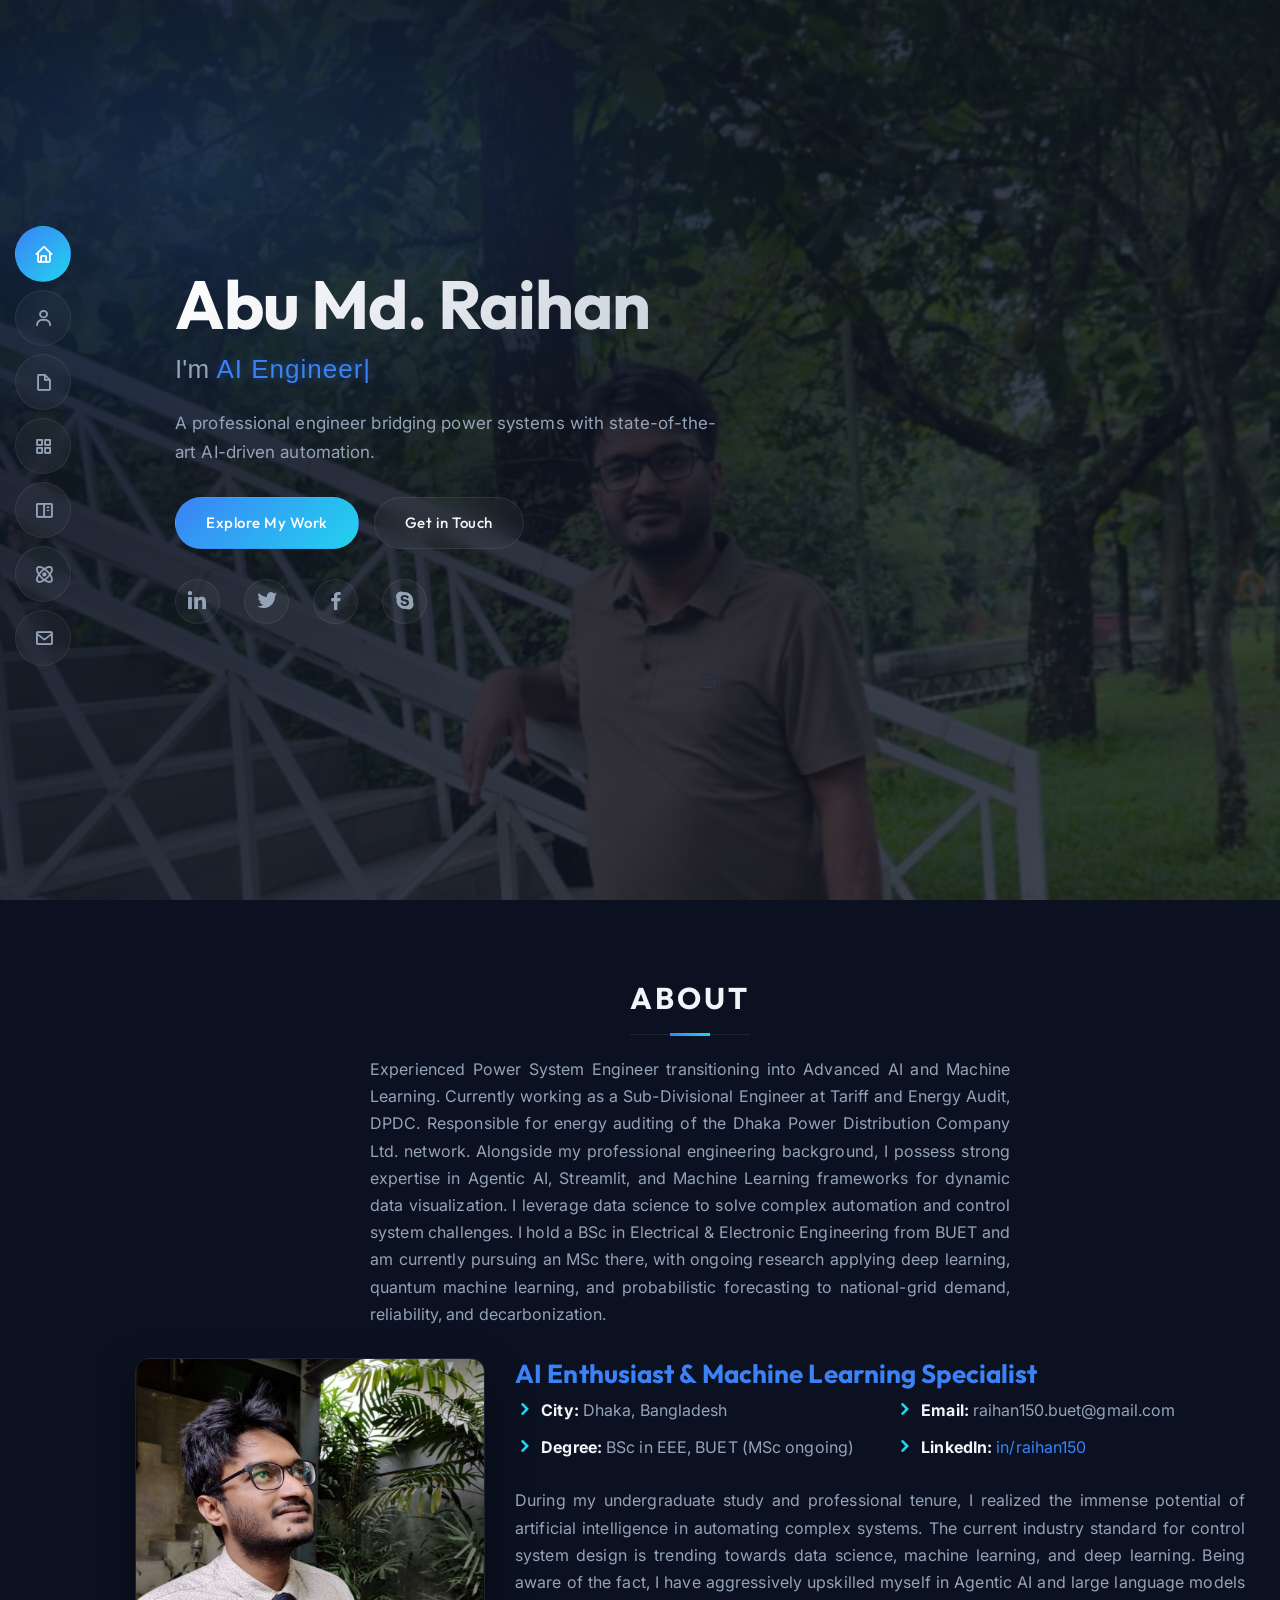
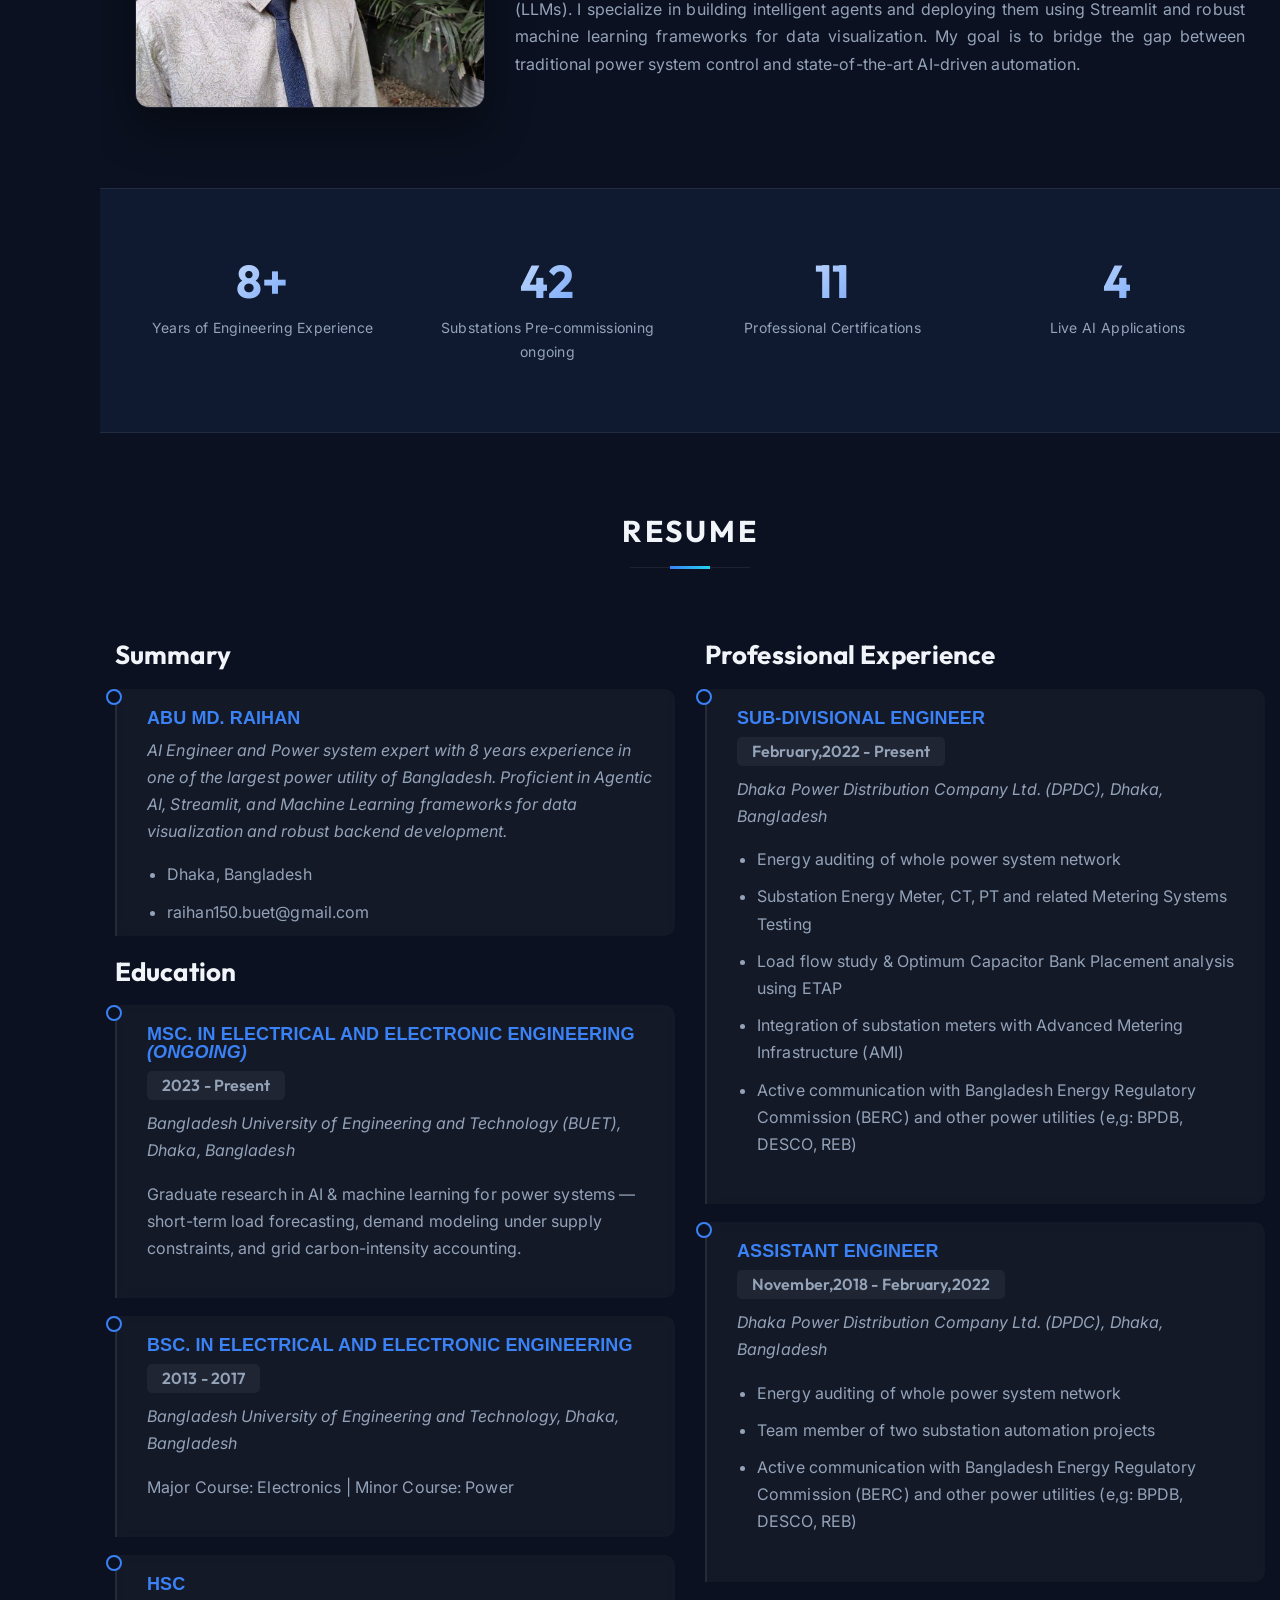
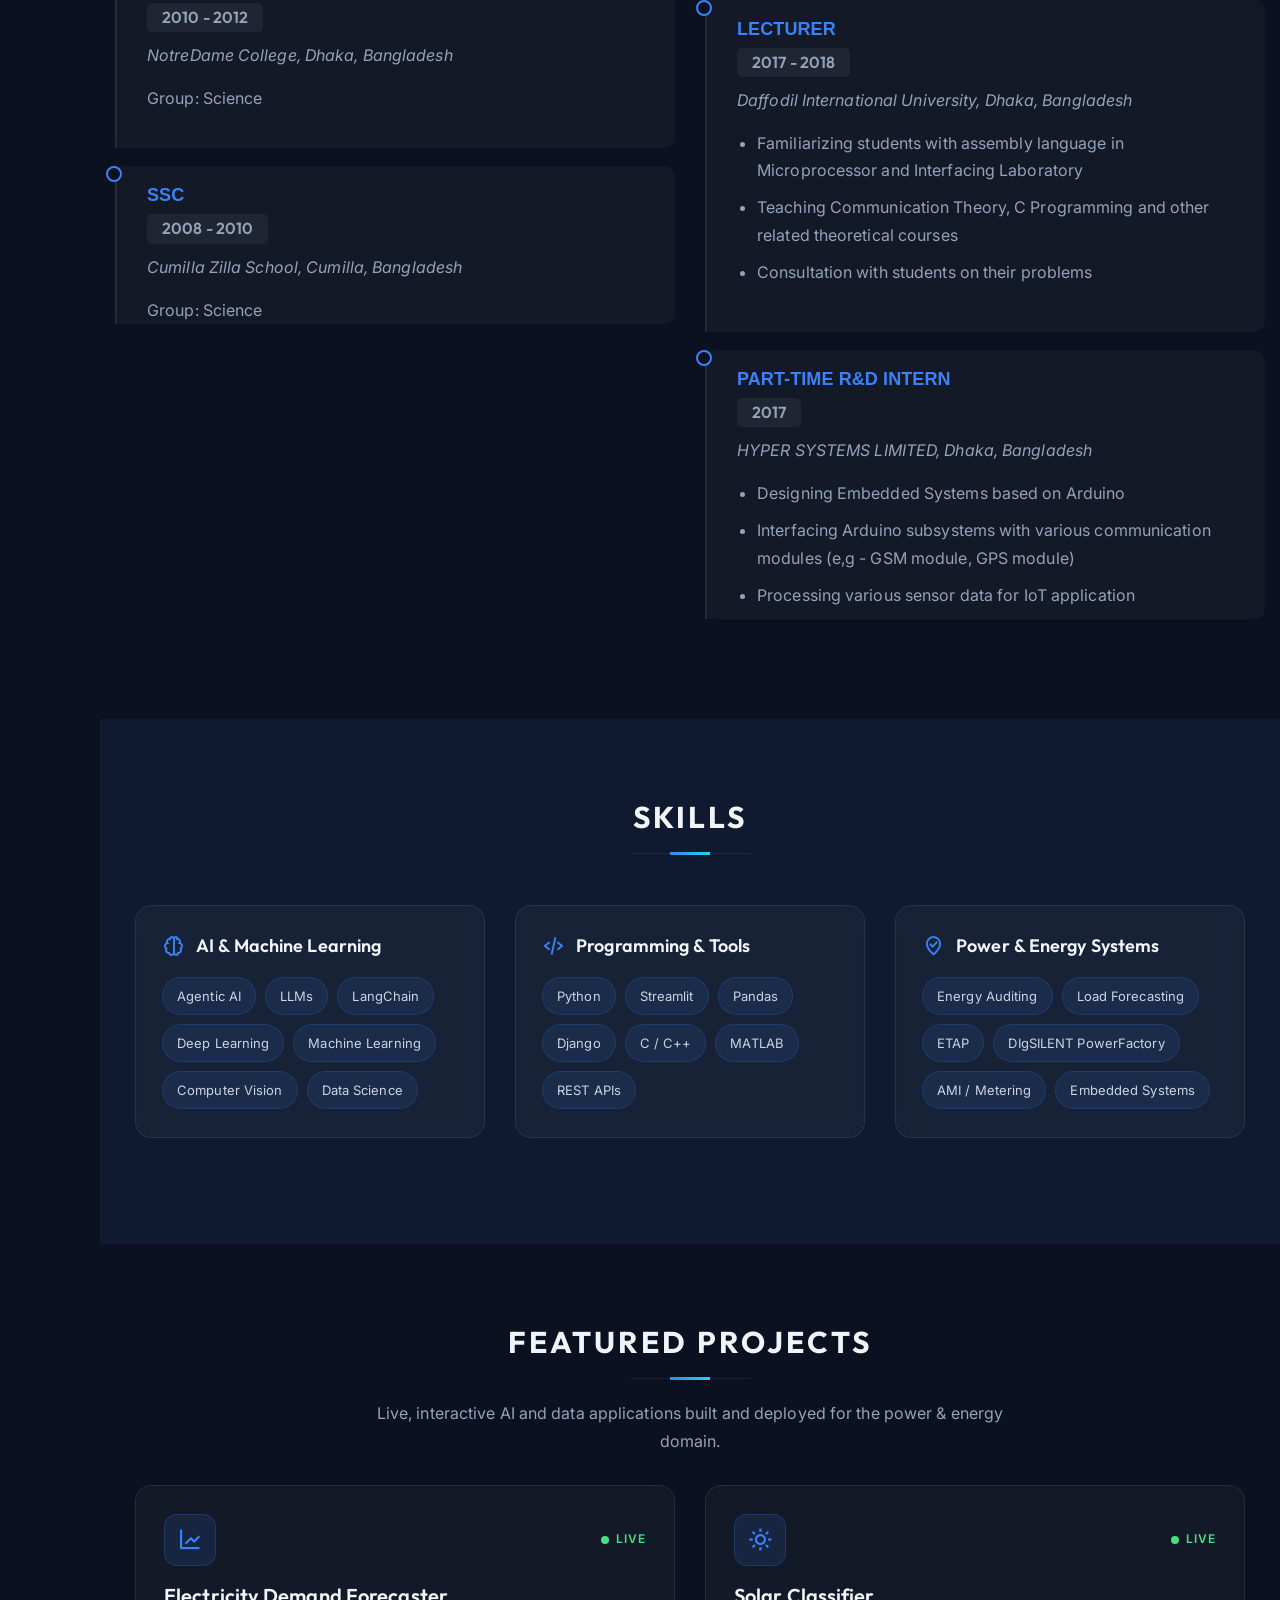
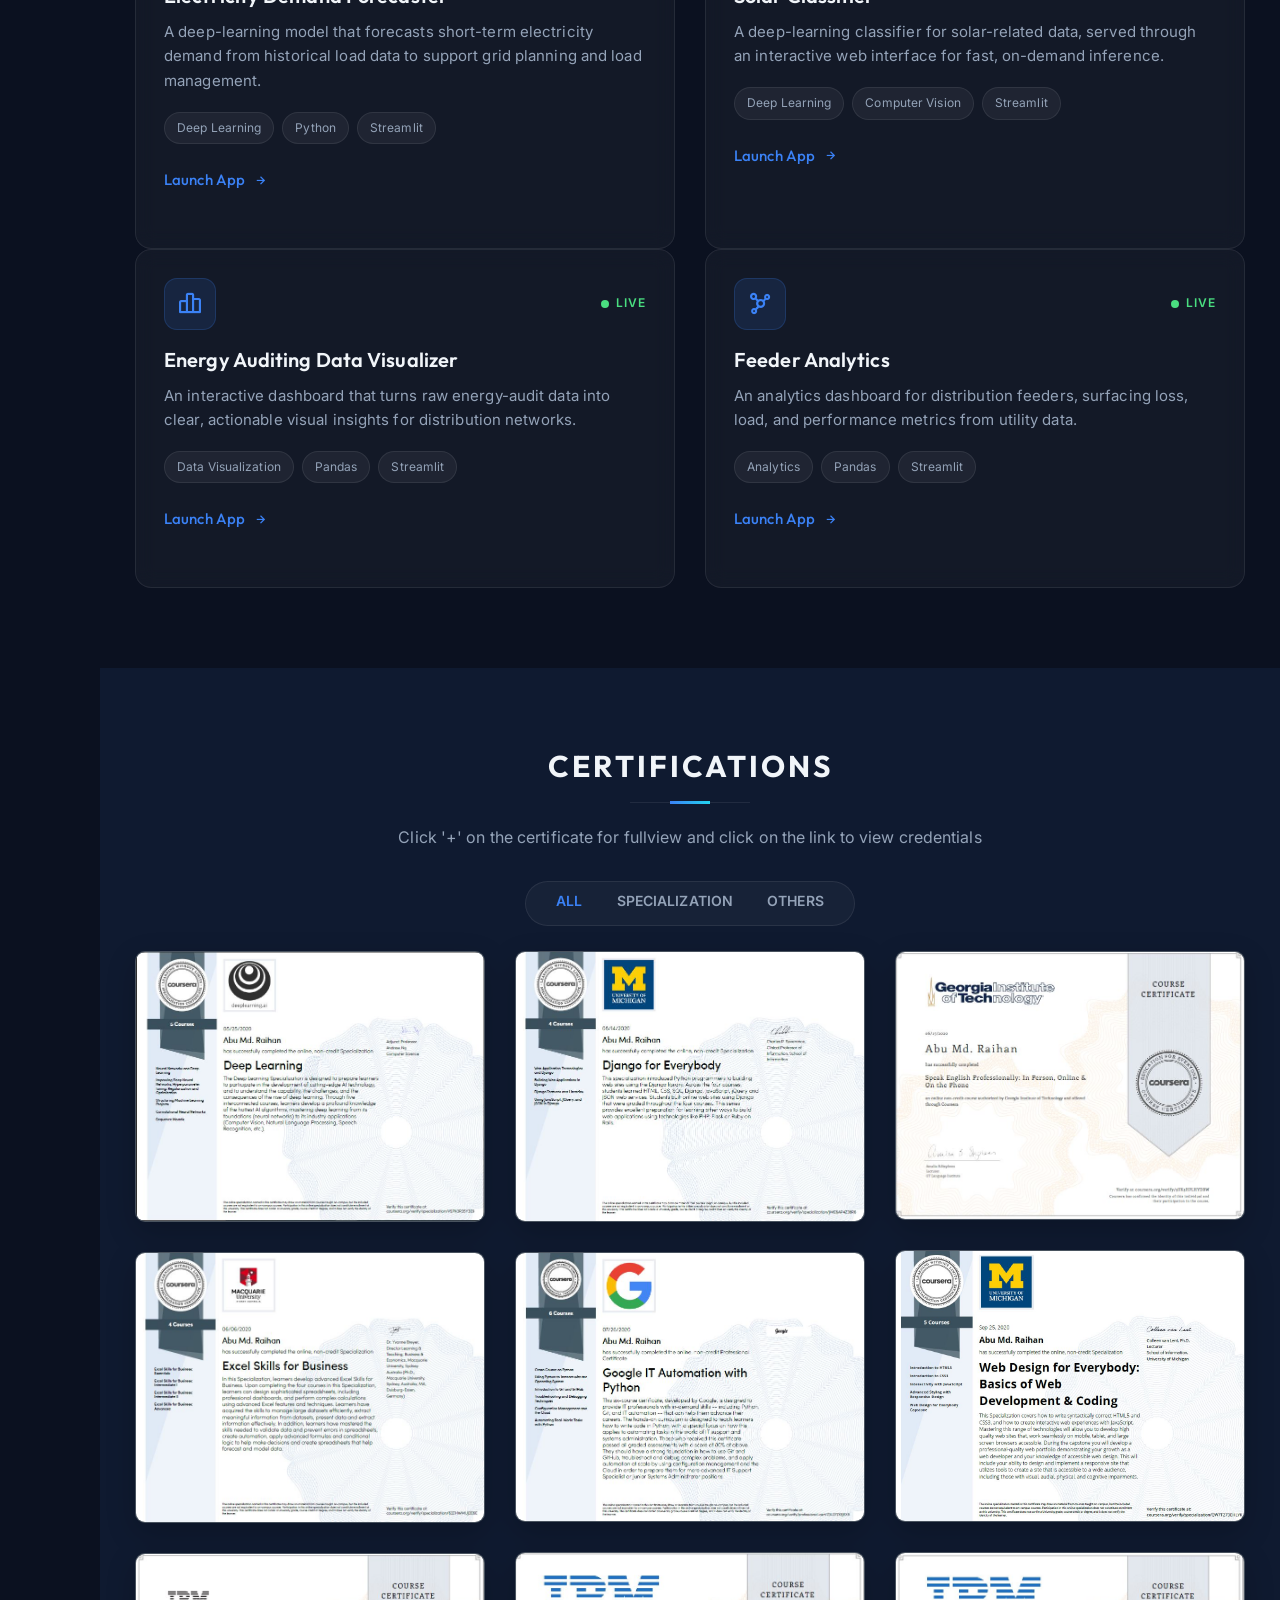
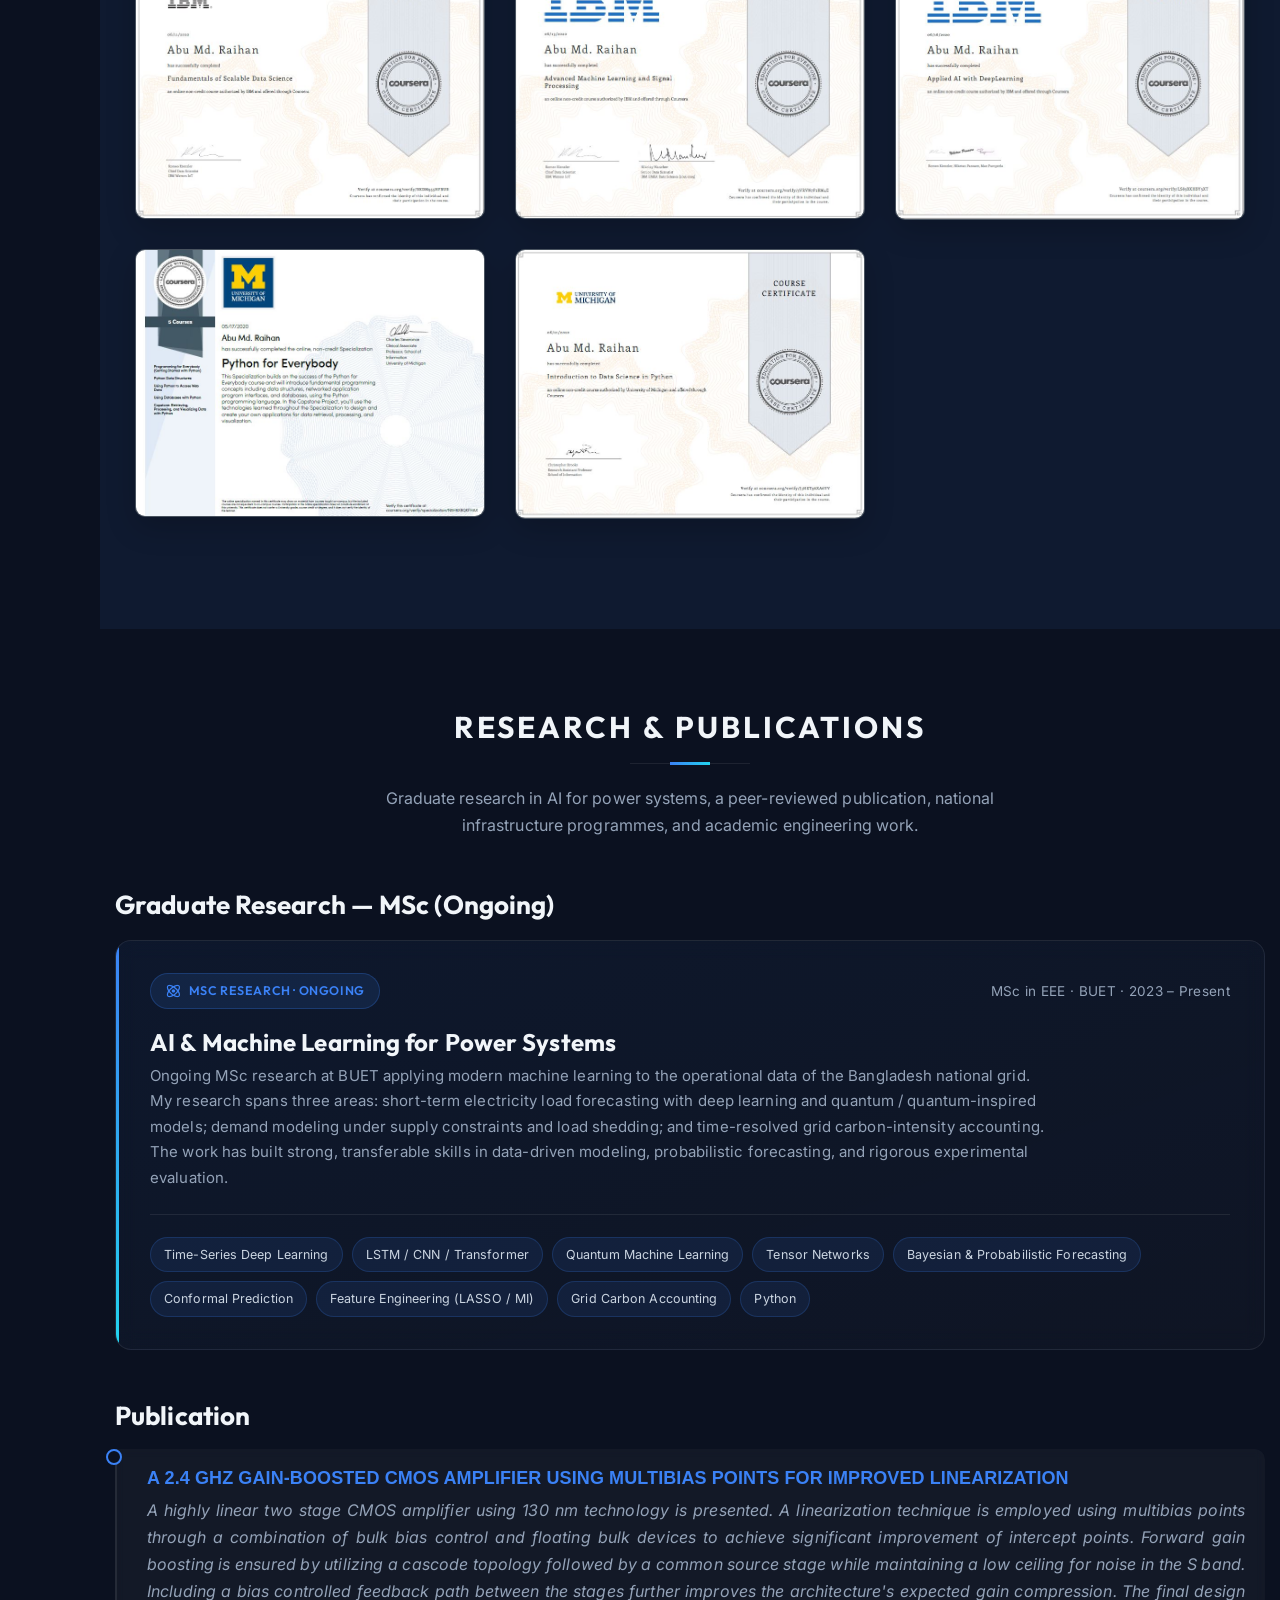
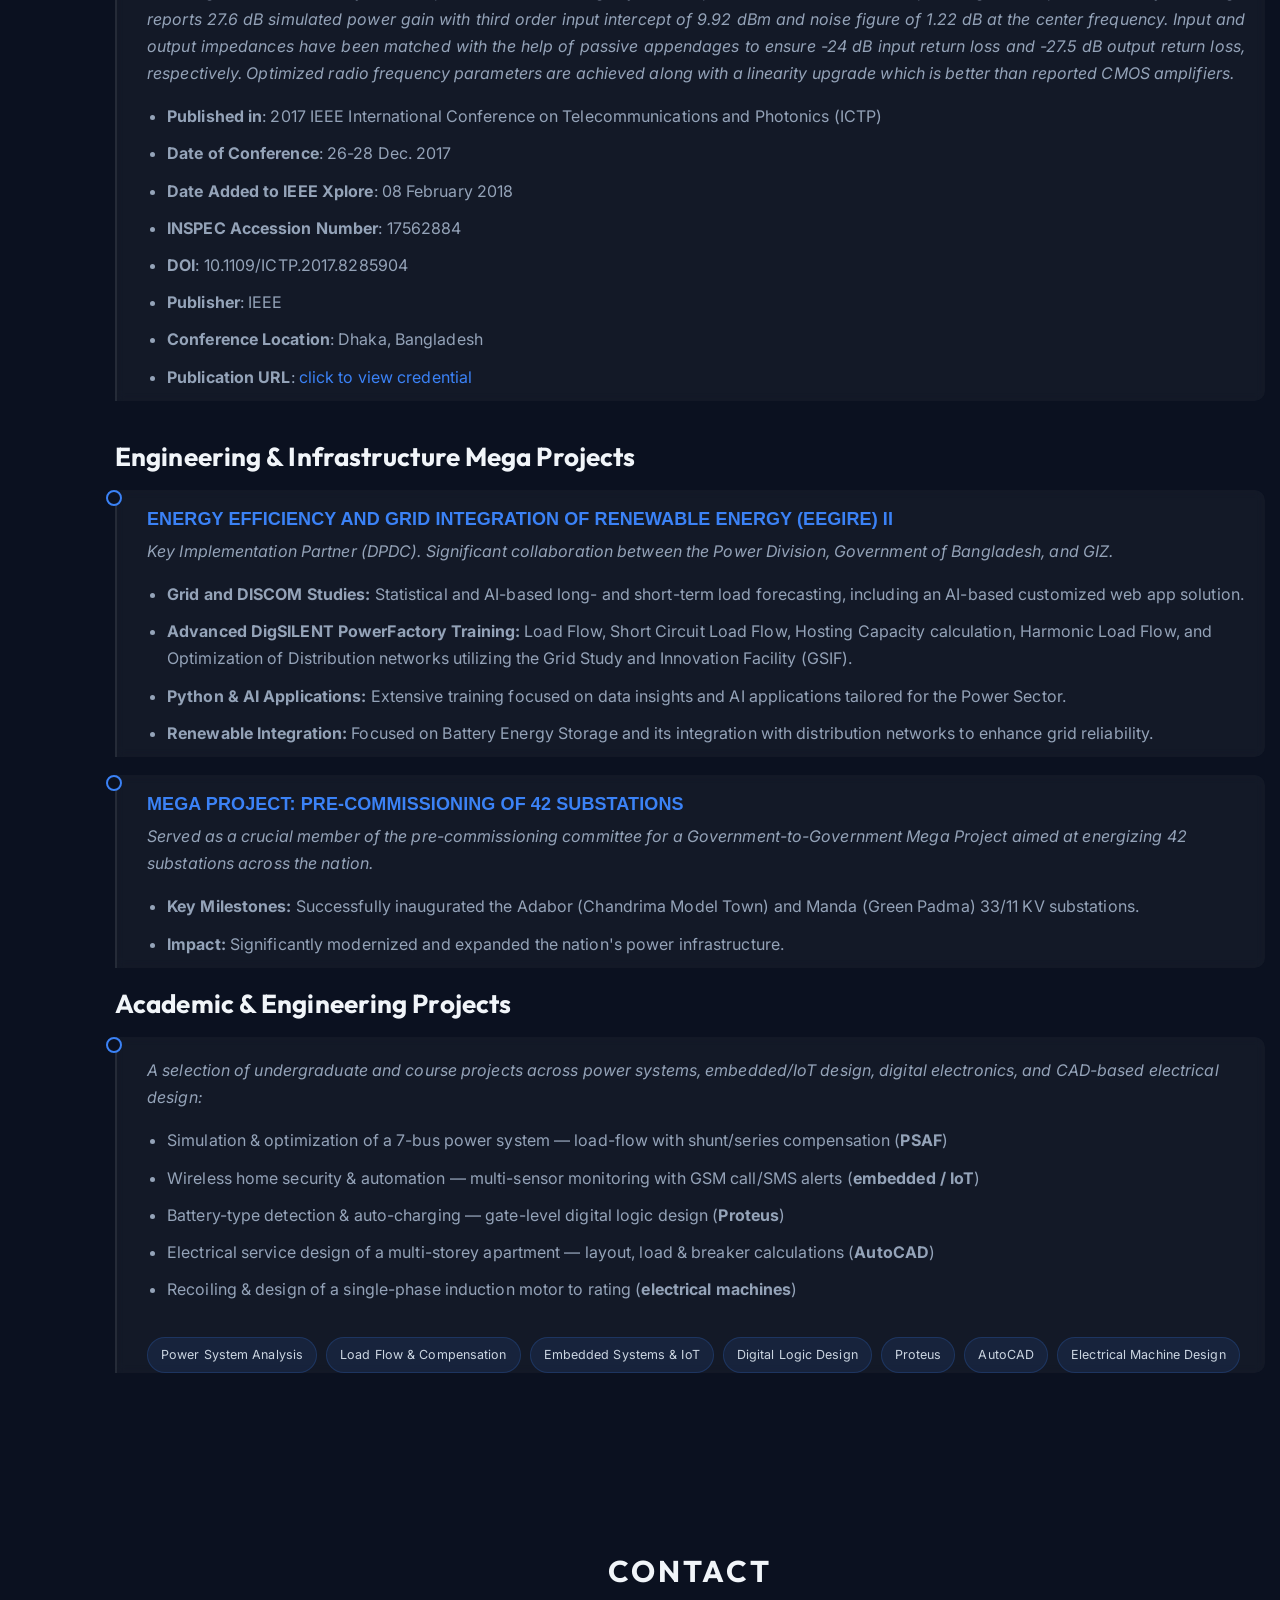
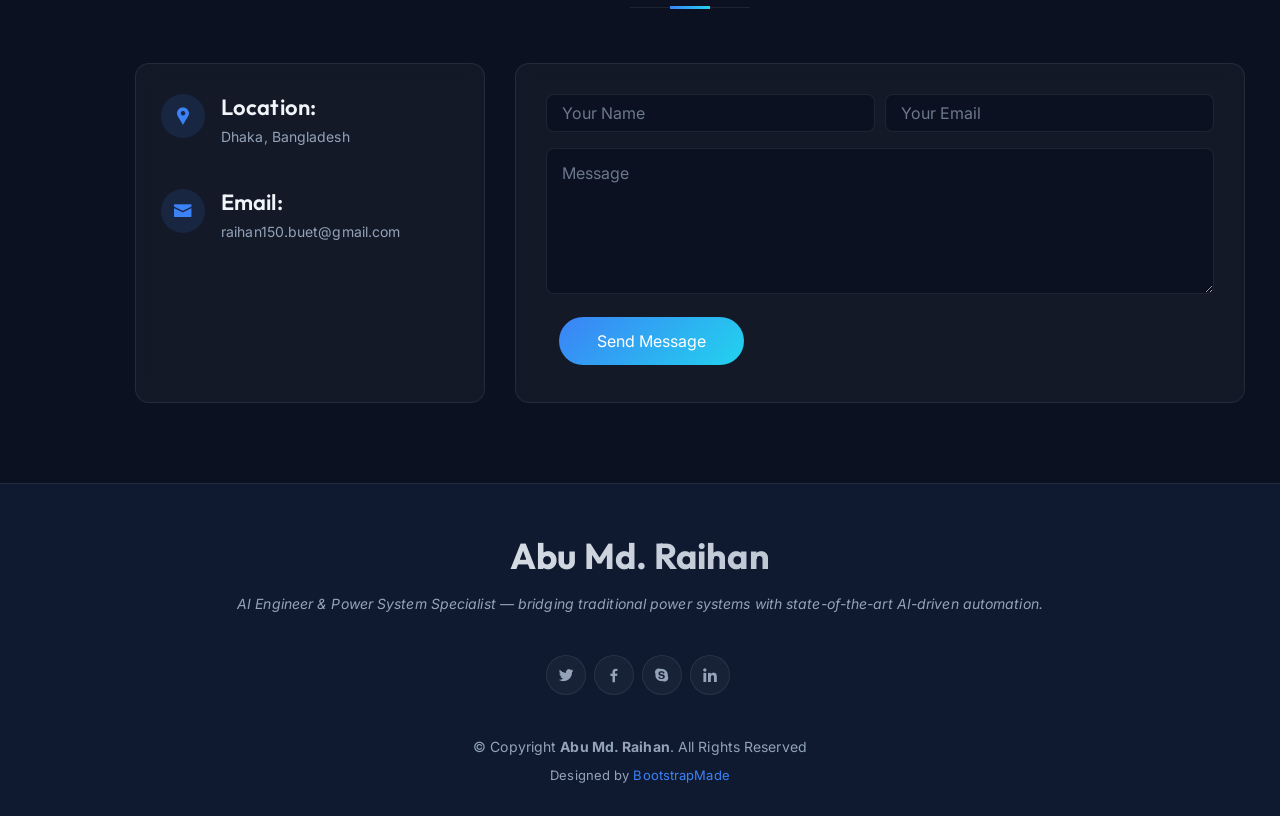
==== commit 401744c7: "Update index.html" ====
--- a/index.html
+++ b/index.html
@@ -13,7 +13,7 @@
   <!-- Open Graph / social sharing -->
   <meta property="og:type" content="website">
   <meta property="og:title" content="Abu Md. Raihan — AI Engineer &amp; Power System Specialist">
-  <meta property="og:description" content="BUET-trained engineer bridging power systems with Agentic AI and Machine Learning. Explore live AI applications, certifications, and research.">
+  <meta property="og:description" content="A professional engineer bridging power systems with Agentic AI and Machine Learning. Explore live AI applications, certifications, and research.">
   <meta property="og:image" content="assets/img/profile-img.jpg">
   <meta property="og:url" content="https://aburaihan.info.bd/">
   <meta name="twitter:card" content="summary_large_image">
@@ -75,7 +75,7 @@
     <div class="container" data-aos="zoom-in" data-aos-delay="100">
       <h1>Abu Md. Raihan</h1>
       <p>I'm <span class="typed" data-typed-items="AI Engineer, AI Researcher, Agentic AI Expert, Machine Learning Specialist"></span></p>
-      <p class="hero-tagline">BUET-trained Electrical &amp; Electronic Engineer bridging power systems with state-of-the-art AI-driven automation.</p>
+      <p class="hero-tagline">A professional engineer bridging power systems with state-of-the-art AI-driven automation.</p>
       <div class="hero-cta">
         <a href="#about" class="btn-primary-hero">Explore My Work</a>
         <a href="#contact" class="btn-outline-hero">Get in Touch</a>
@@ -105,7 +105,7 @@
             <img src="assets/img/profile-img.jpg" class="img-fluid" alt="">
           </div>
           <div class="col-lg-8 pt-4 pt-lg-0 content">
-            <h3>AI Engineer &amp; Machine Learning Specialist</h3>
+            <h3>AI Enthusiast &amp; Machine Learning Specialist</h3>
             <div class="row">
               <div class="col-lg-6">
                 <ul>
@@ -144,7 +144,7 @@
           <div class="col-lg-3 col-6">
             <div class="stat-box">
               <span class="stat-num">42</span>
-              <p>Substations Pre-commissioned</p>
+              <p>Substations Pre-commissioning ongoing</p>
             </div>
           </div>
           <div class="col-lg-3 col-6">
@@ -778,4 +778,4 @@
 
 </body>
 
-</html>+</html>
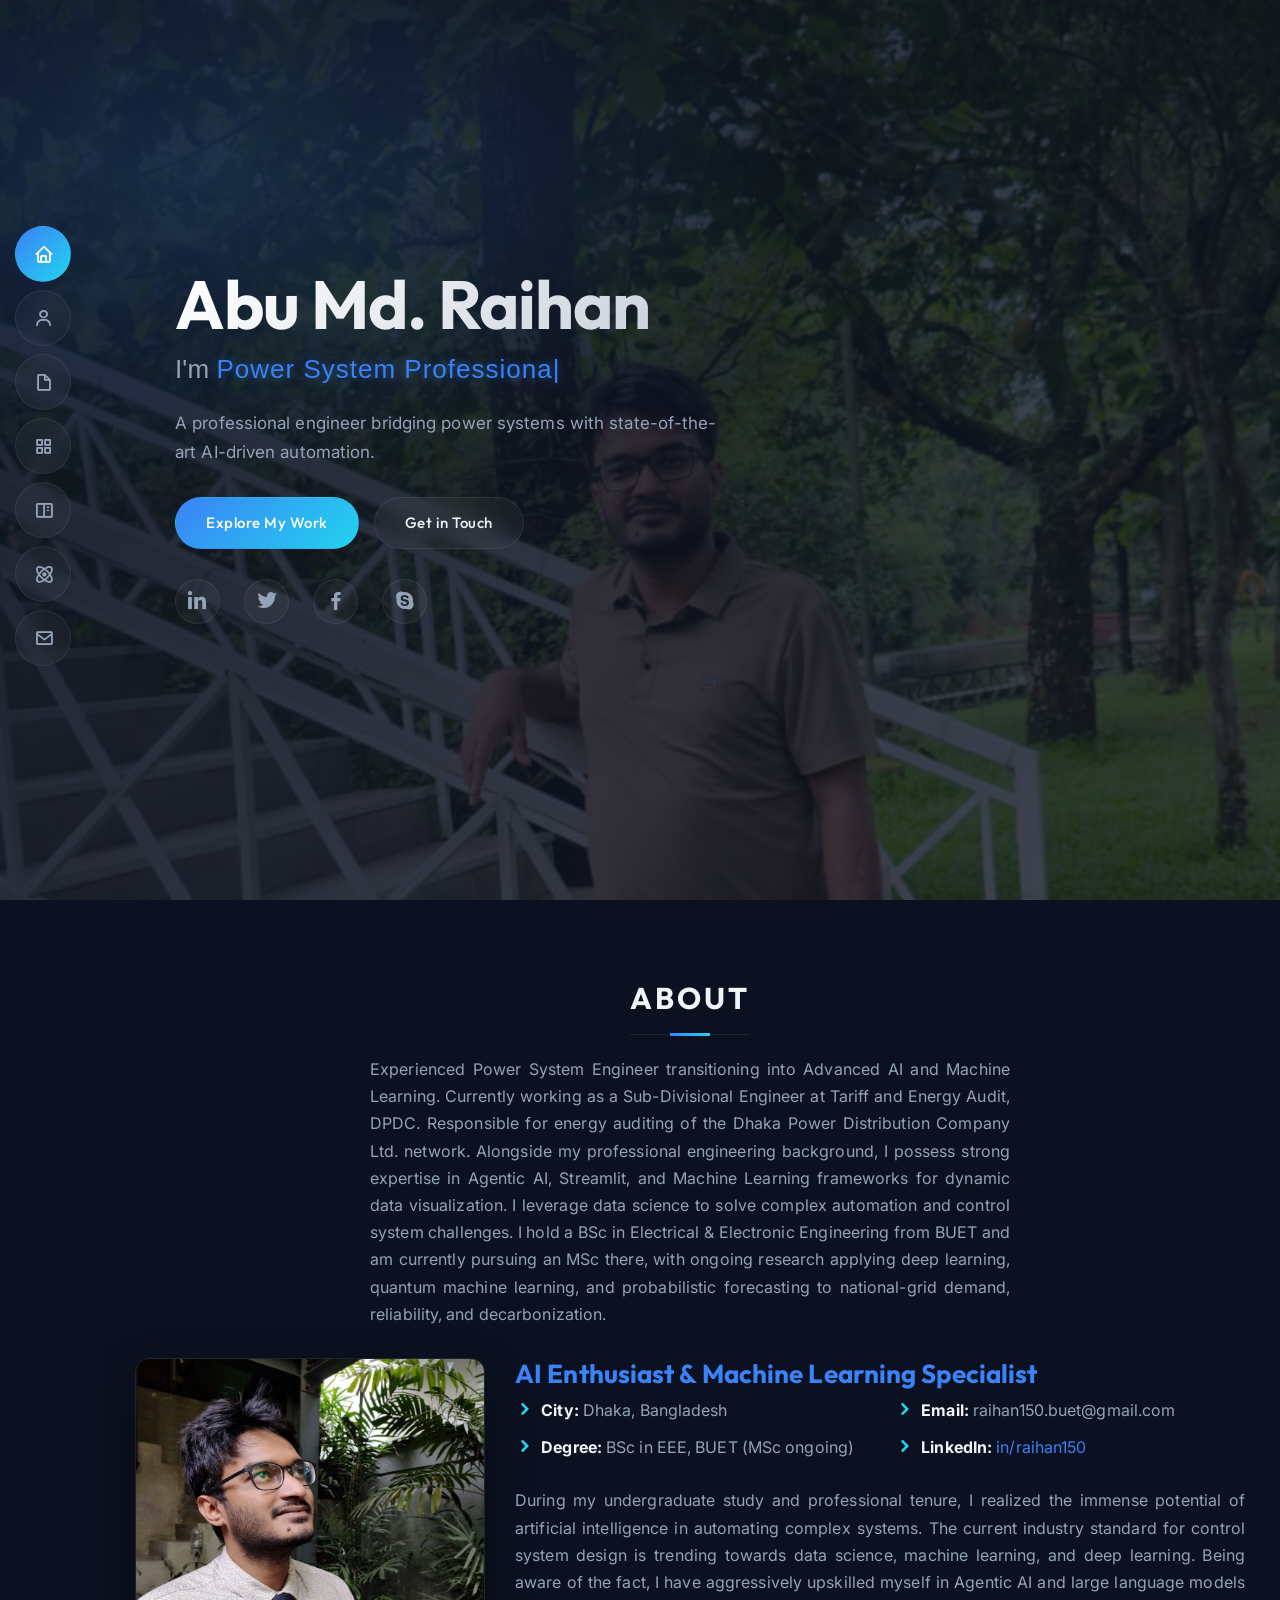
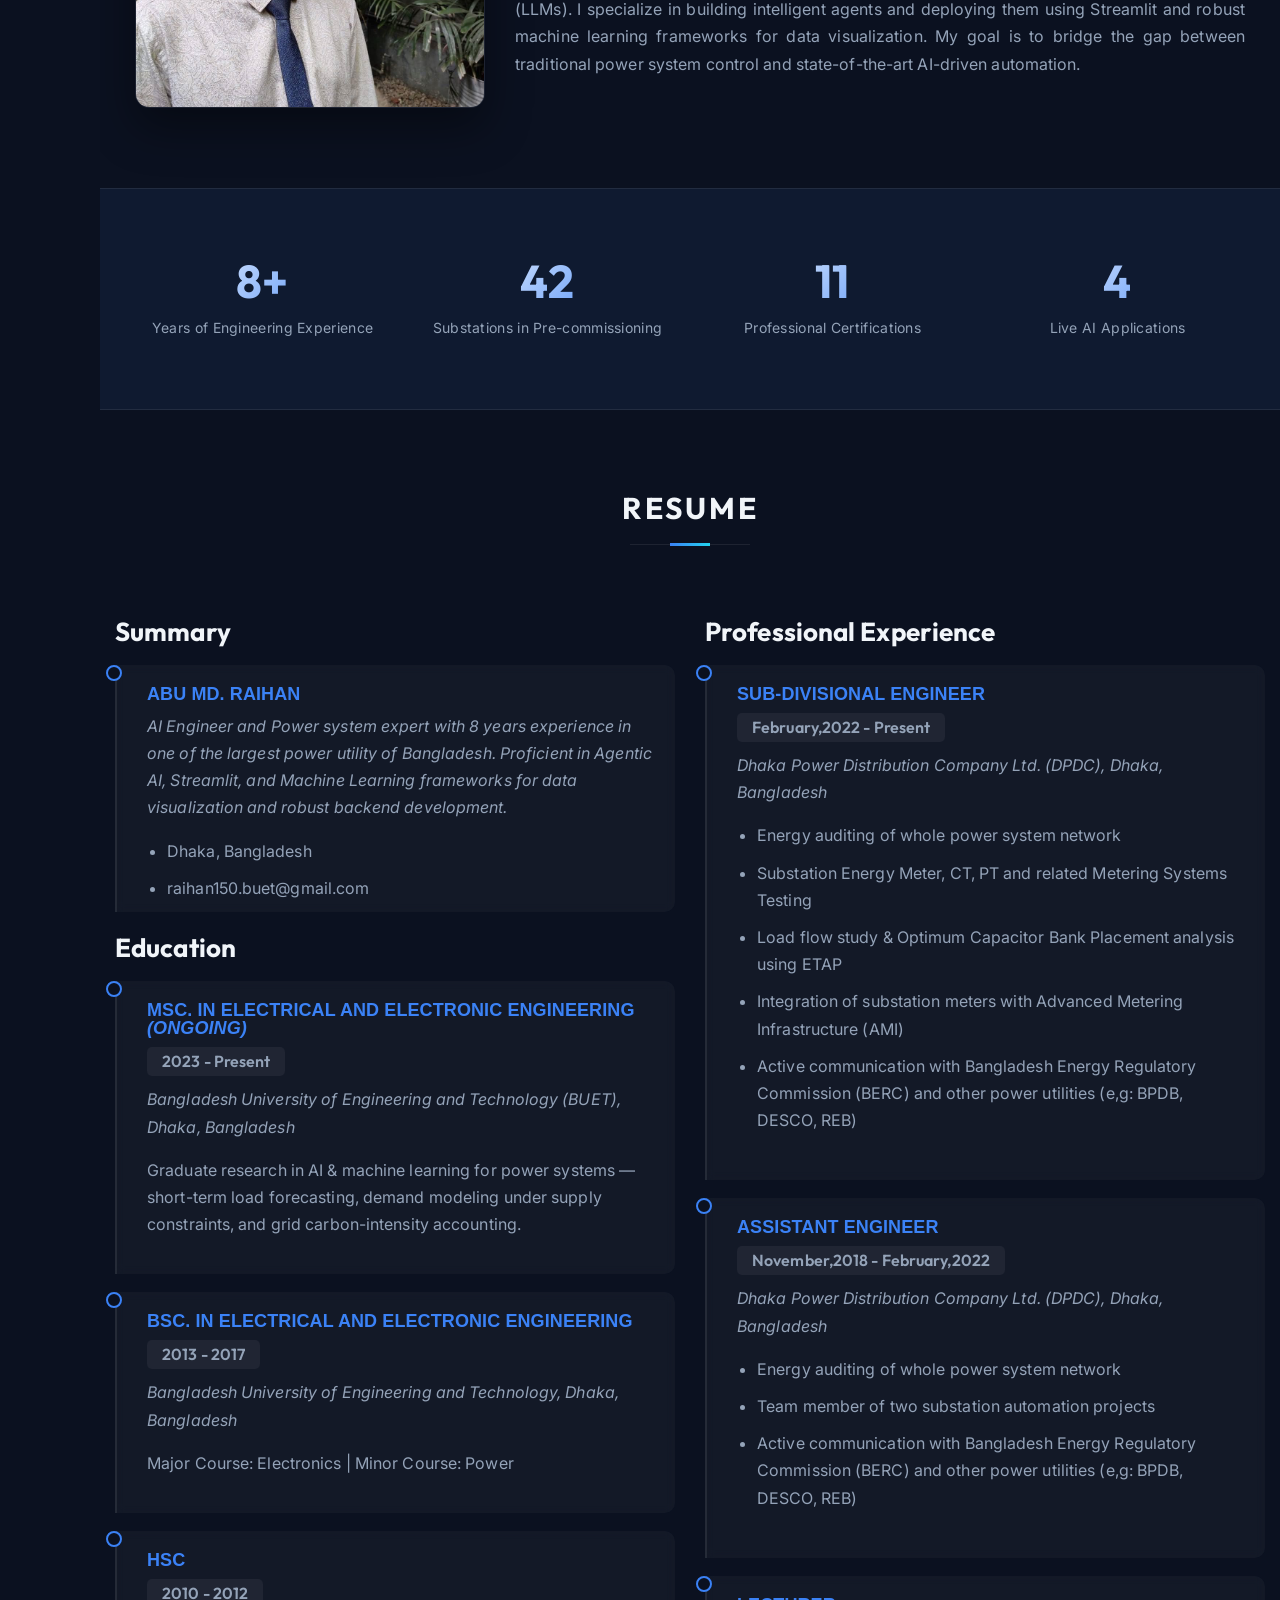
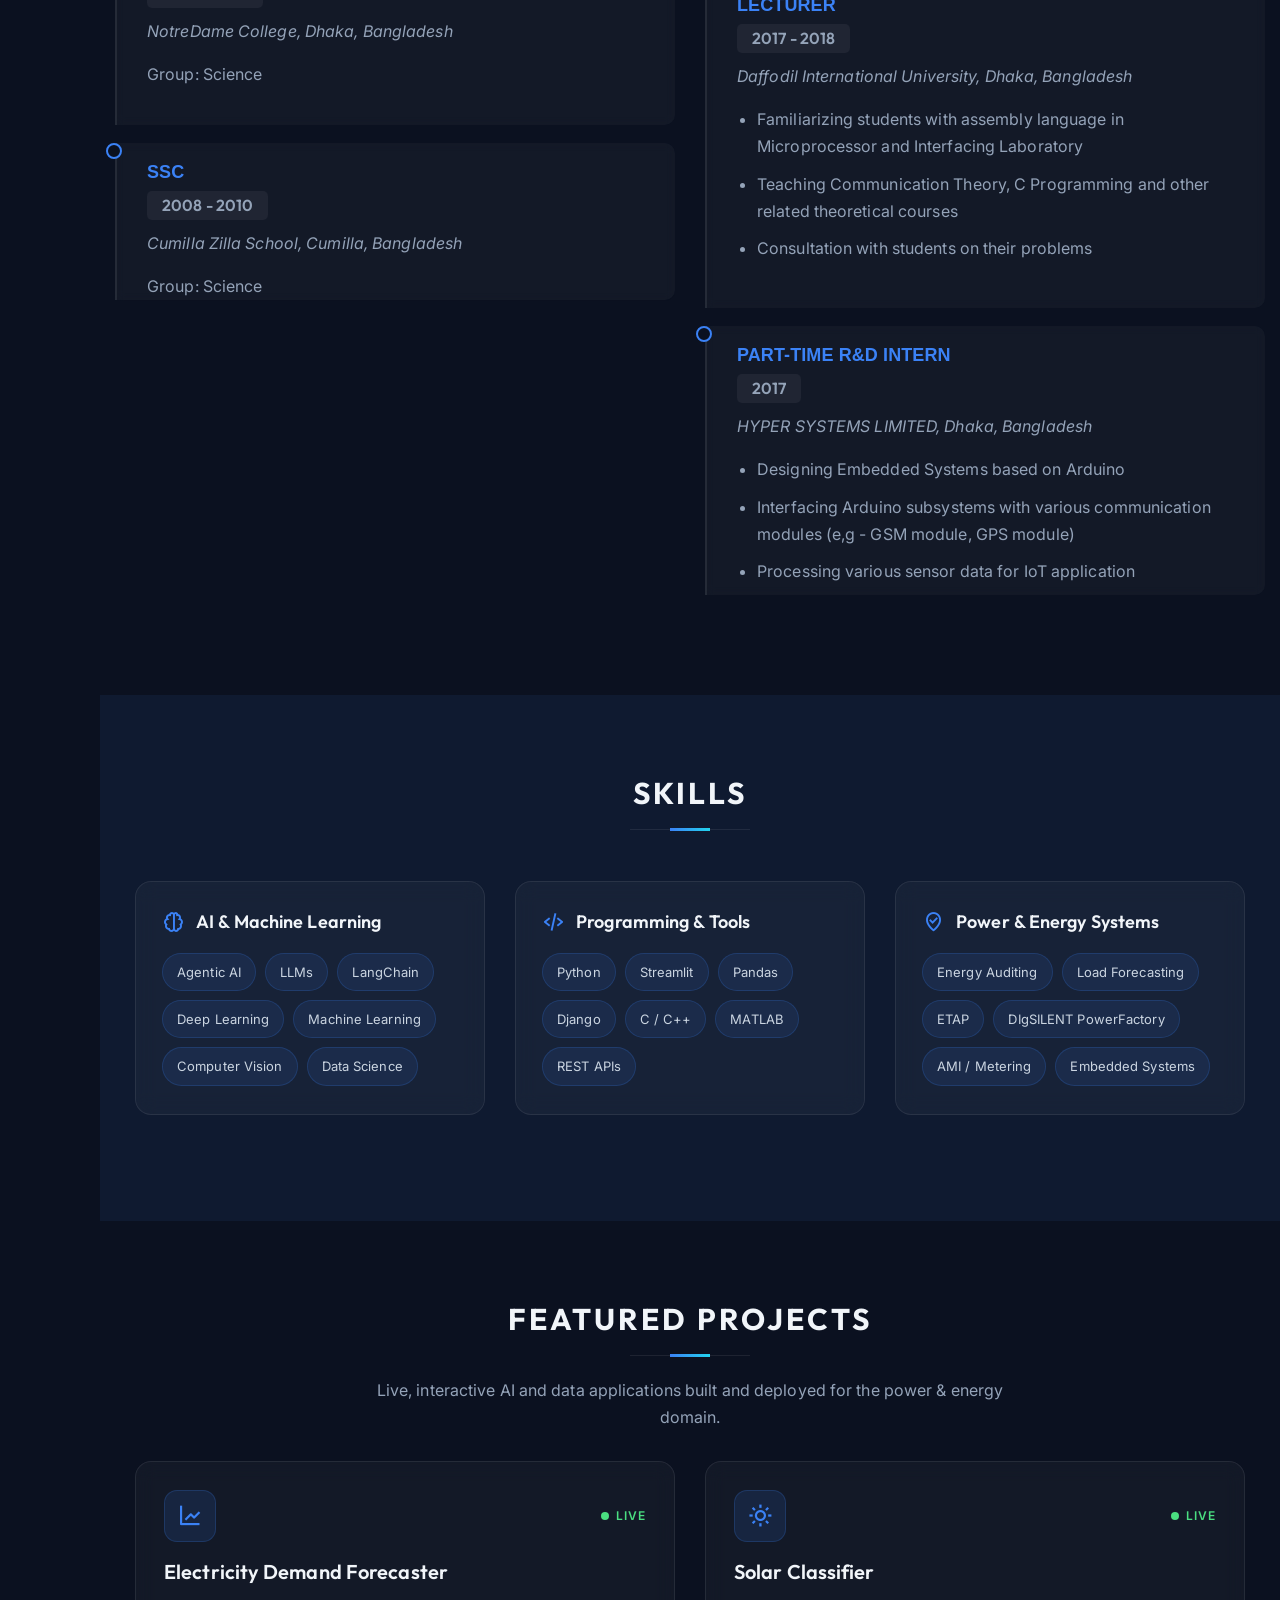
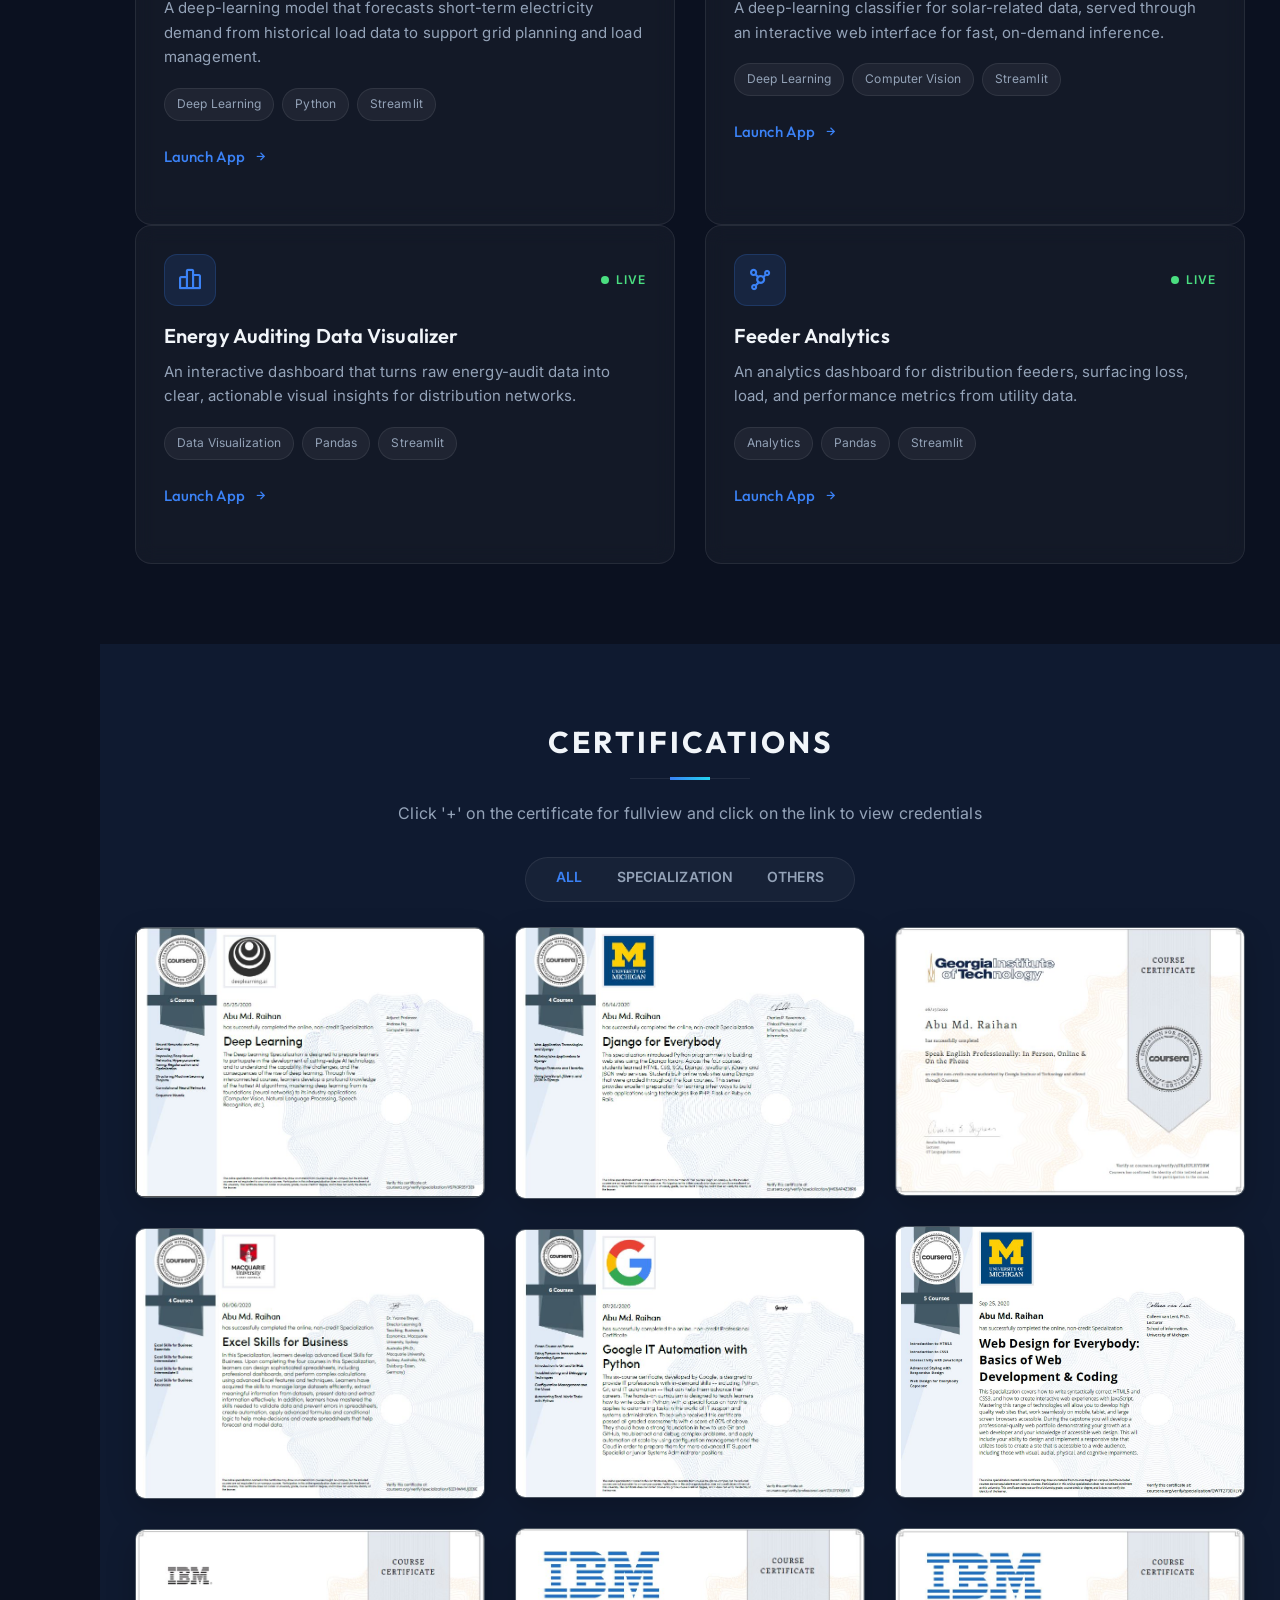
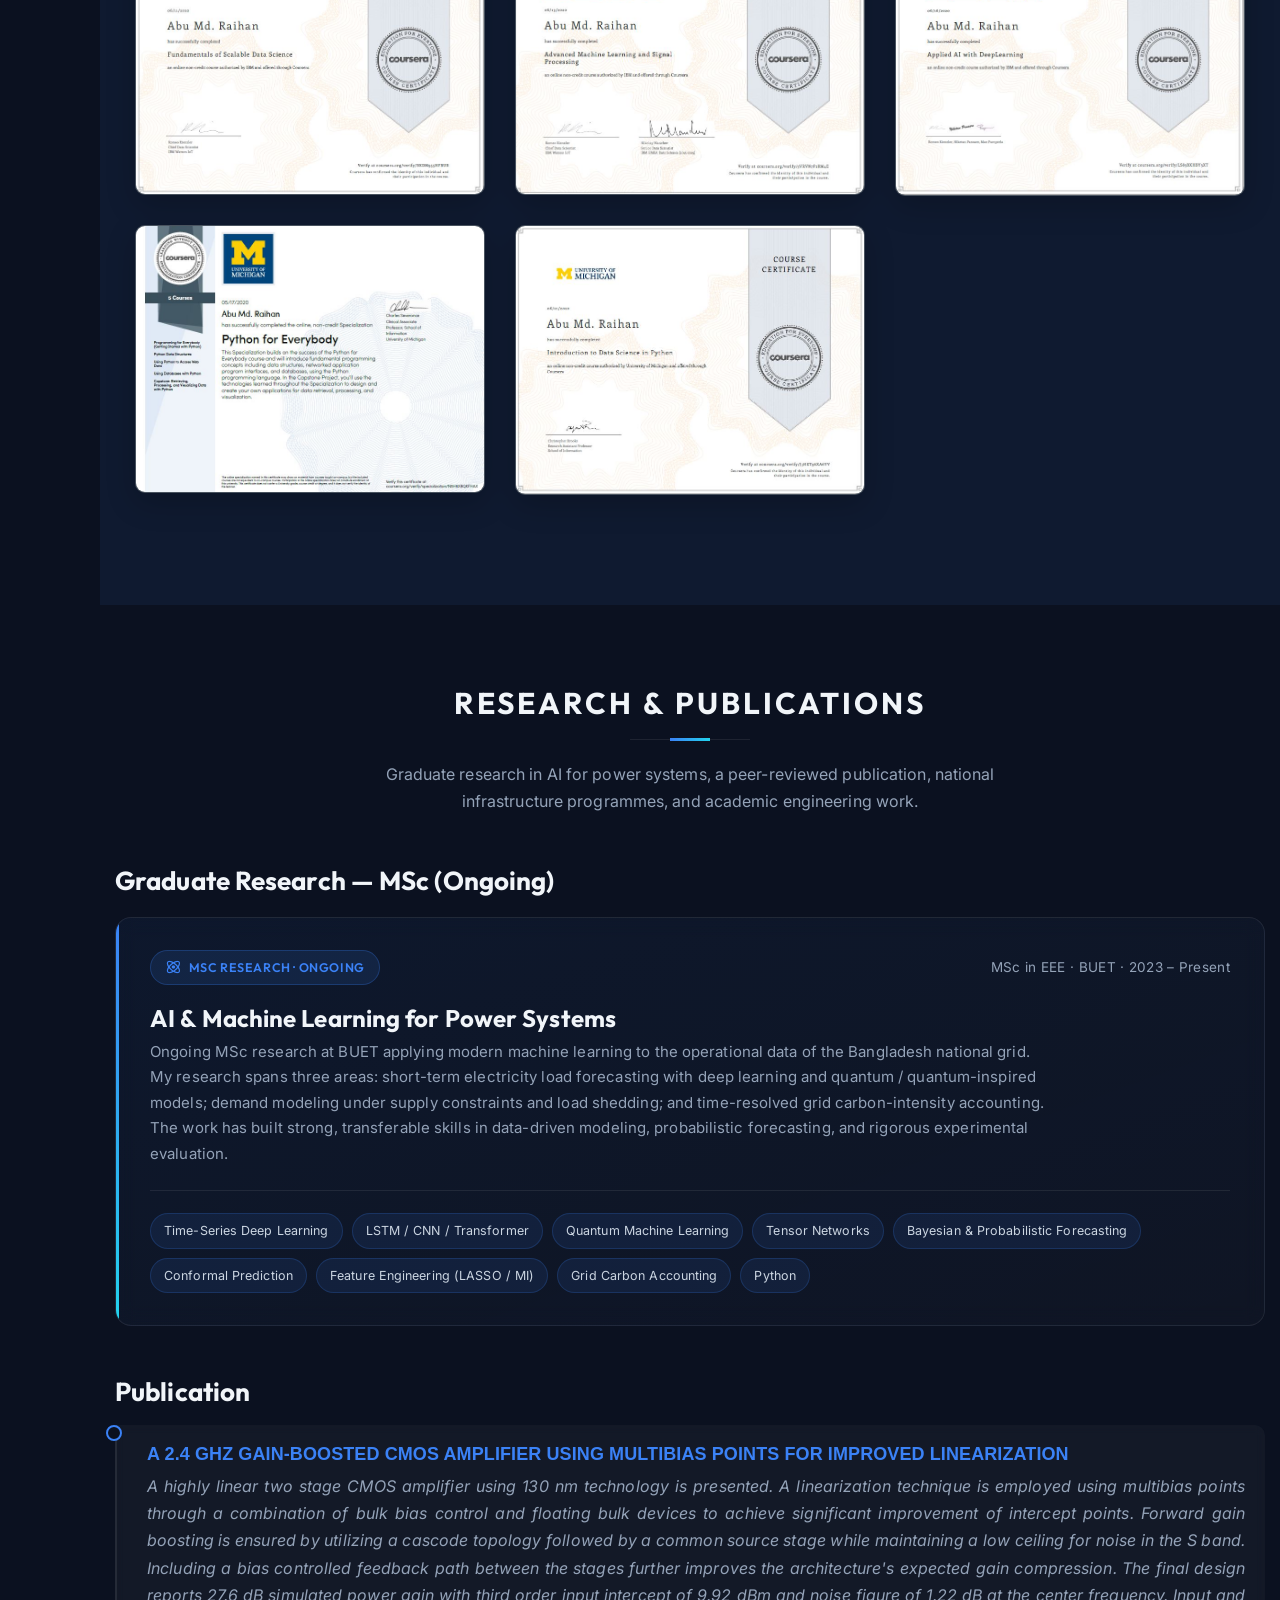
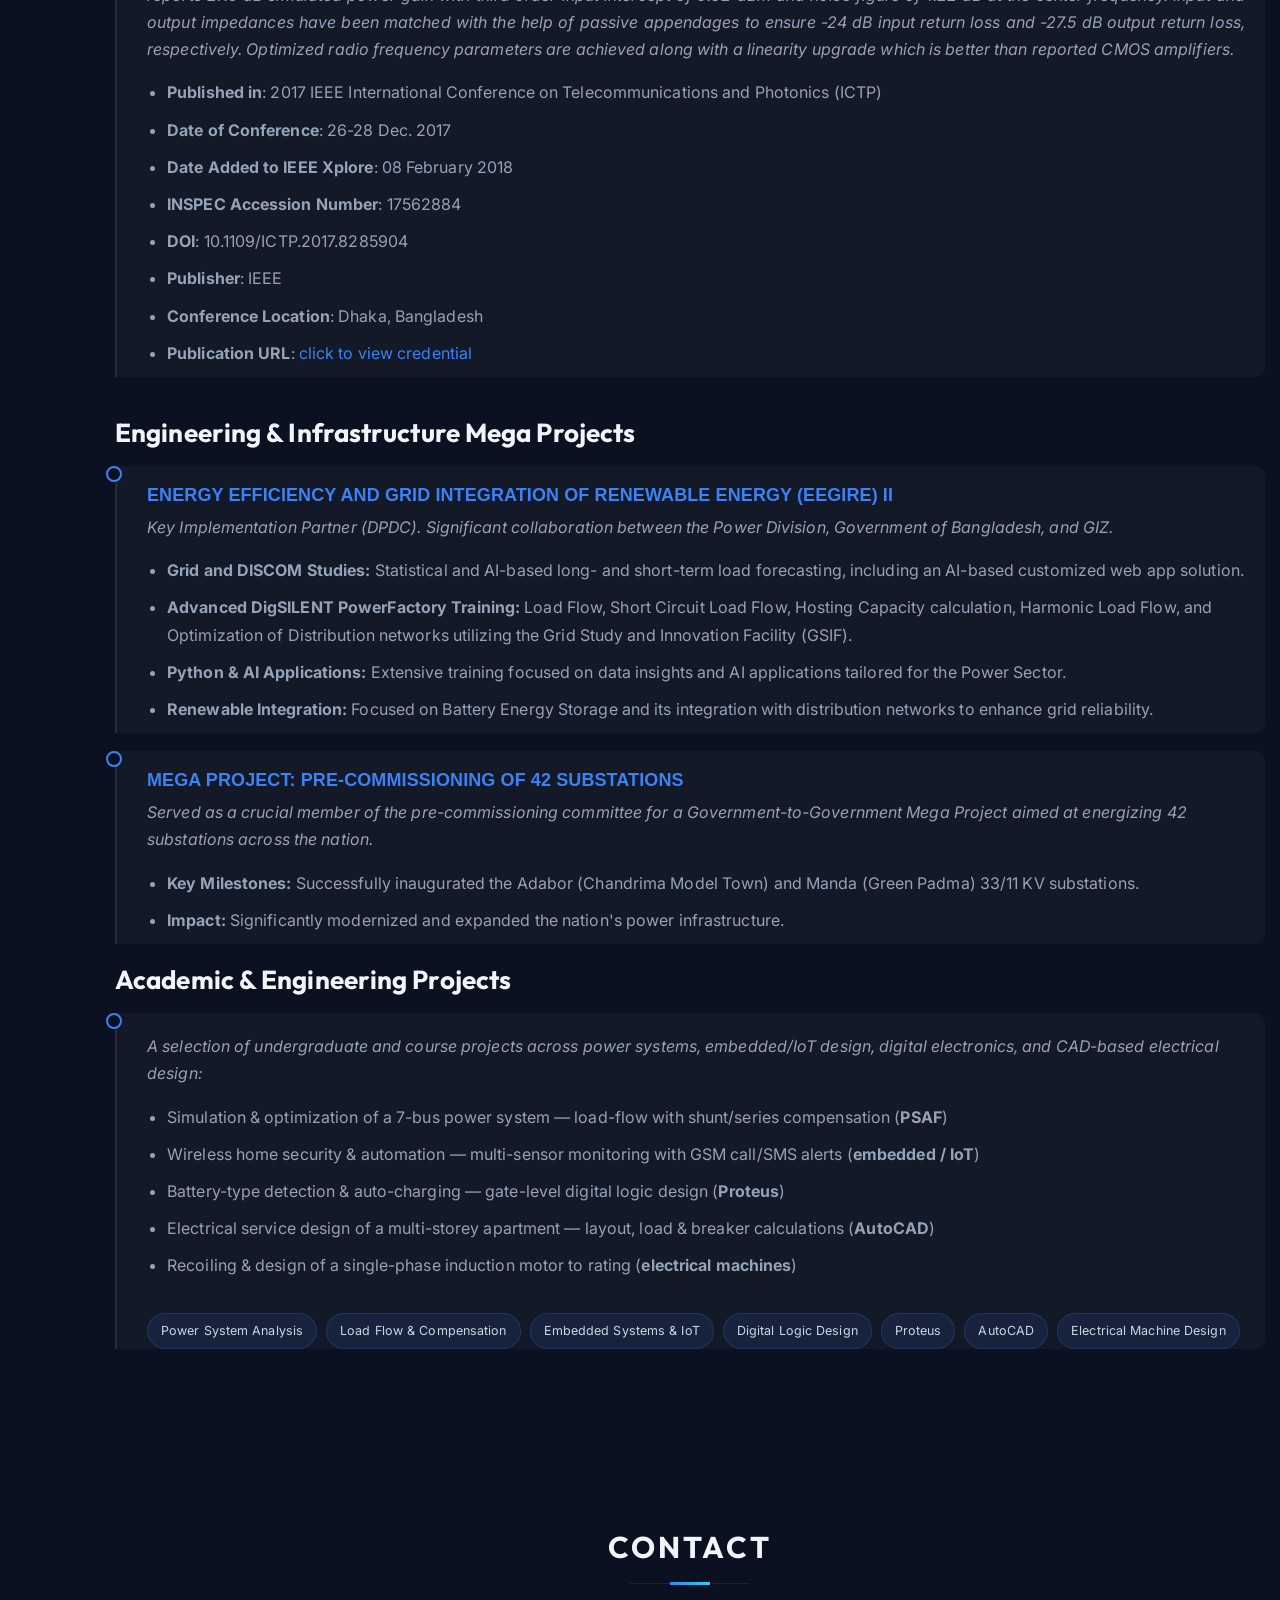
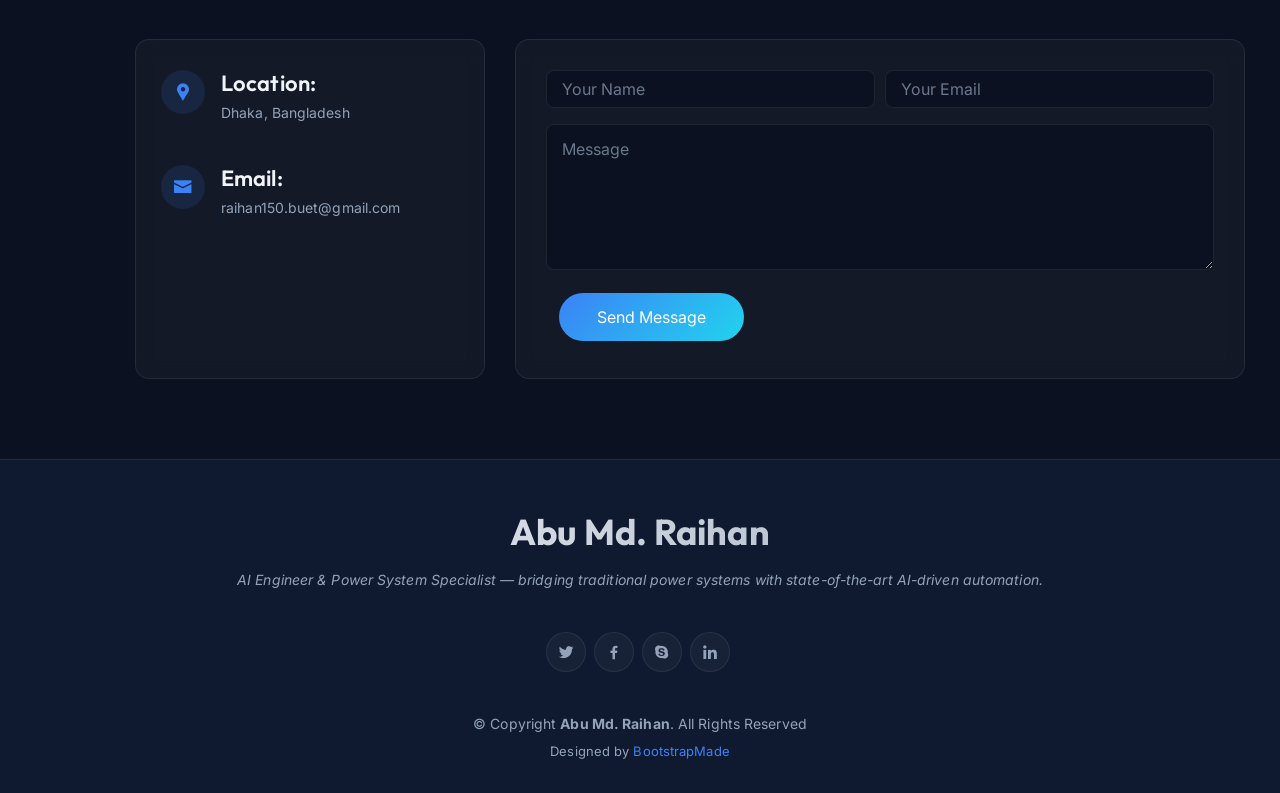
==== commit 3287930f: "Modify hero section and highlights text Updated profession details and improved phrasing in the hero" ====
--- a/index.html
+++ b/index.html
@@ -74,7 +74,7 @@
   <section id="hero" class="d-flex flex-column justify-content-center">
     <div class="container" data-aos="zoom-in" data-aos-delay="100">
       <h1>Abu Md. Raihan</h1>
-      <p>I'm <span class="typed" data-typed-items="AI Engineer, AI Researcher, Agentic AI Expert, Machine Learning Specialist"></span></p>
+      <p>I'm <span class="typed" data-typed-items="Power System Professional, AI Researcher, Agentic AI Expert, Machine Learning Specialist"></span></p>
       <p class="hero-tagline">A professional engineer bridging power systems with state-of-the-art AI-driven automation.</p>
       <div class="hero-cta">
         <a href="#about" class="btn-primary-hero">Explore My Work</a>
@@ -131,7 +131,7 @@
       </div>
     </section><!-- End About Section -->
 
-    <!-- ======= Highlights / Impact Section ======= -->
+<!-- ======= Highlights / Impact Section ======= -->
     <section id="highlights" class="highlights">
       <div class="container" data-aos="fade-up">
         <div class="row">
@@ -144,7 +144,7 @@
           <div class="col-lg-3 col-6">
             <div class="stat-box">
               <span class="stat-num">42</span>
-              <p>Substations Pre-commissioning ongoing</p>
+              <p>Substations in Pre-commissioning</p>
             </div>
           </div>
           <div class="col-lg-3 col-6">
@@ -159,11 +159,11 @@
               <p>Live AI Applications</p>
             </div>
           </div>
+
         </div>
       </div>
     </section><!-- End Highlights Section -->
-
-        <!-- ======= Resume Section ======= -->
+    <!-- ======= Resume Section ======= -->
     <section id="resume" class="resume">
       <div class="container-fluid" data-aos="fade-up">
 
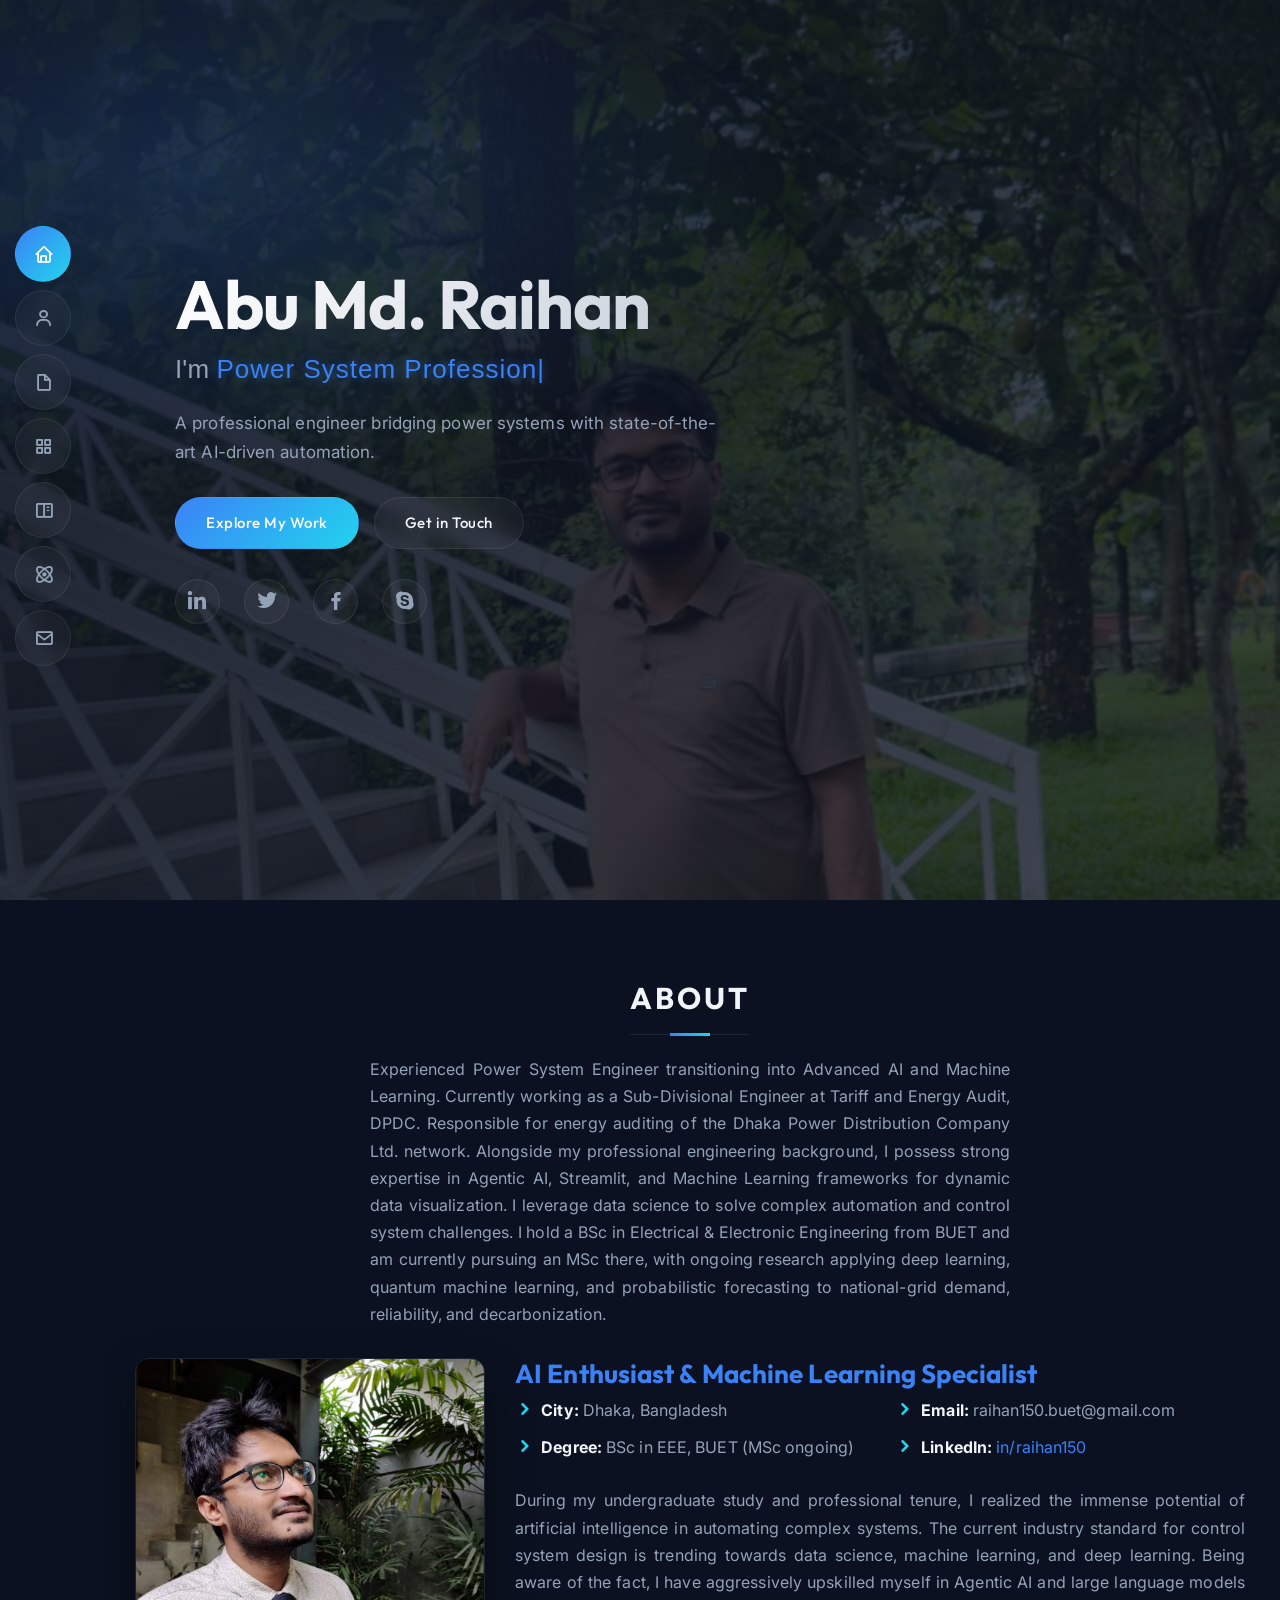
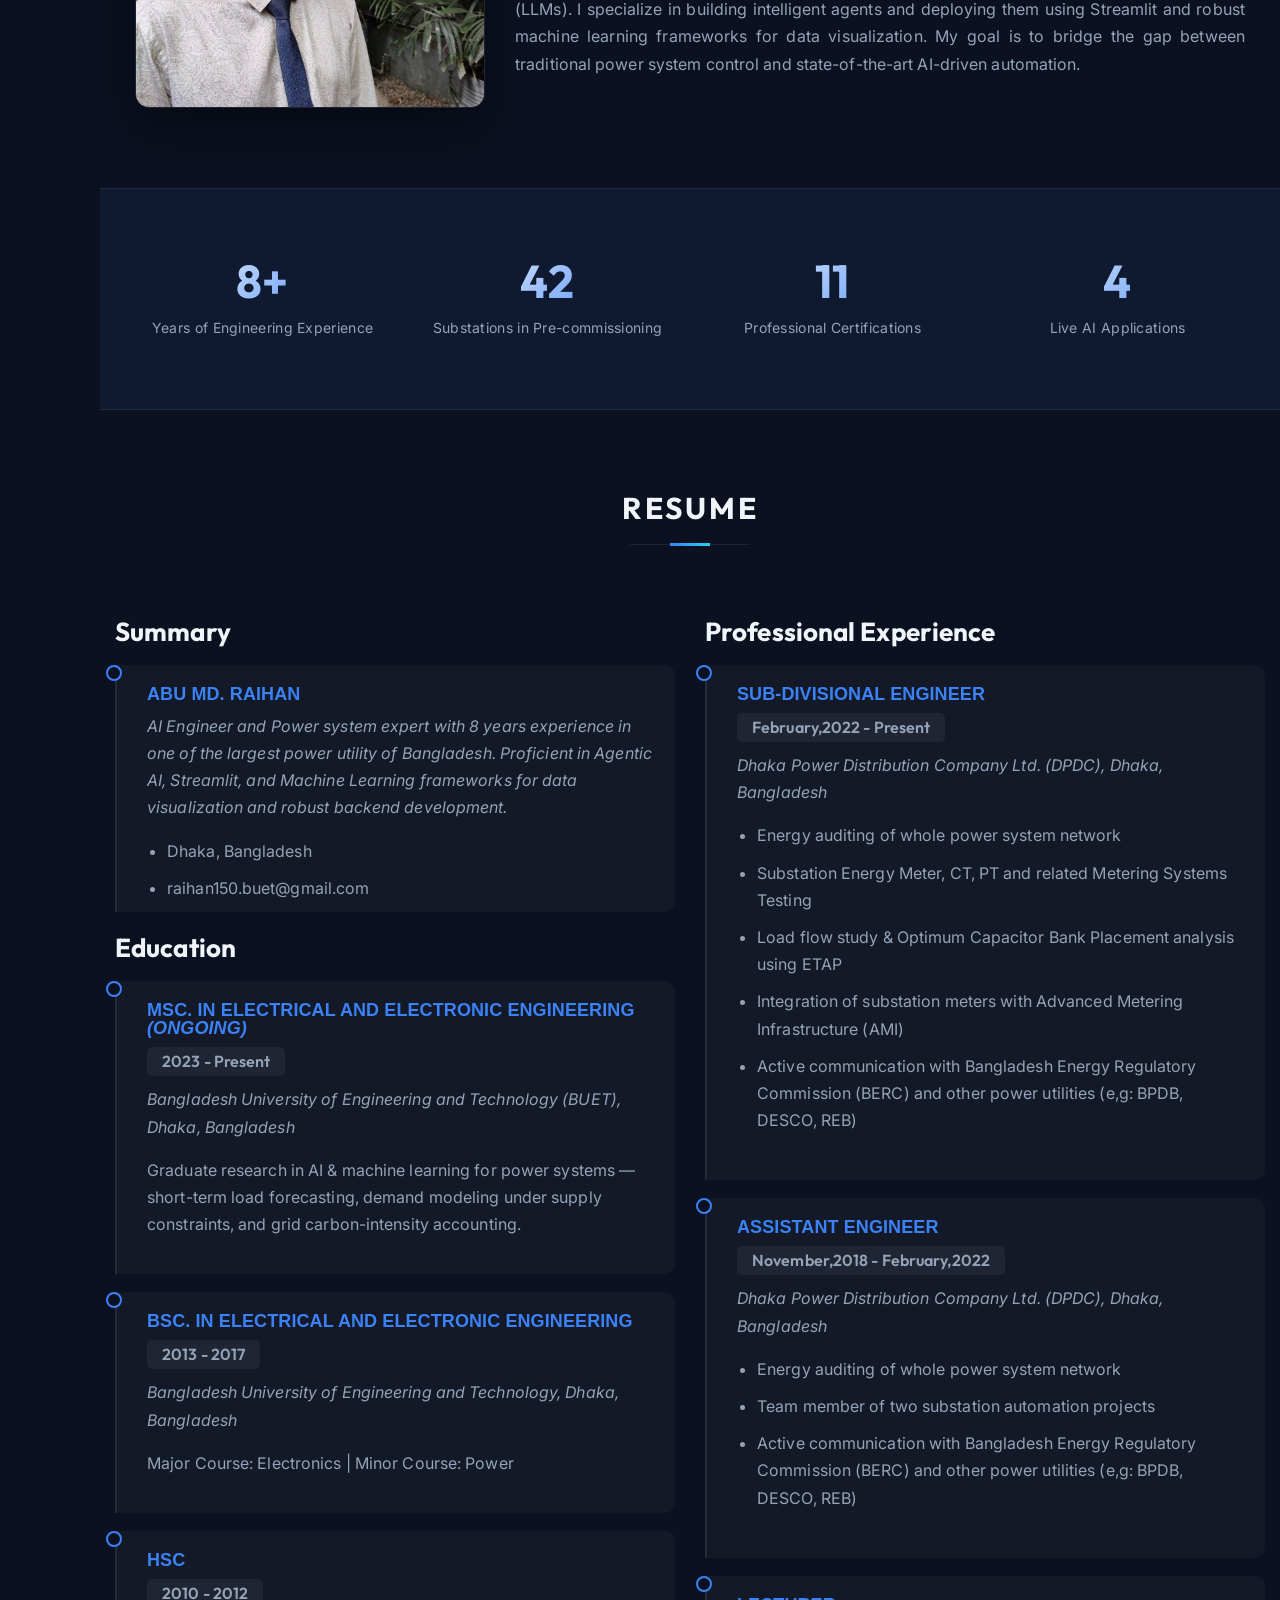
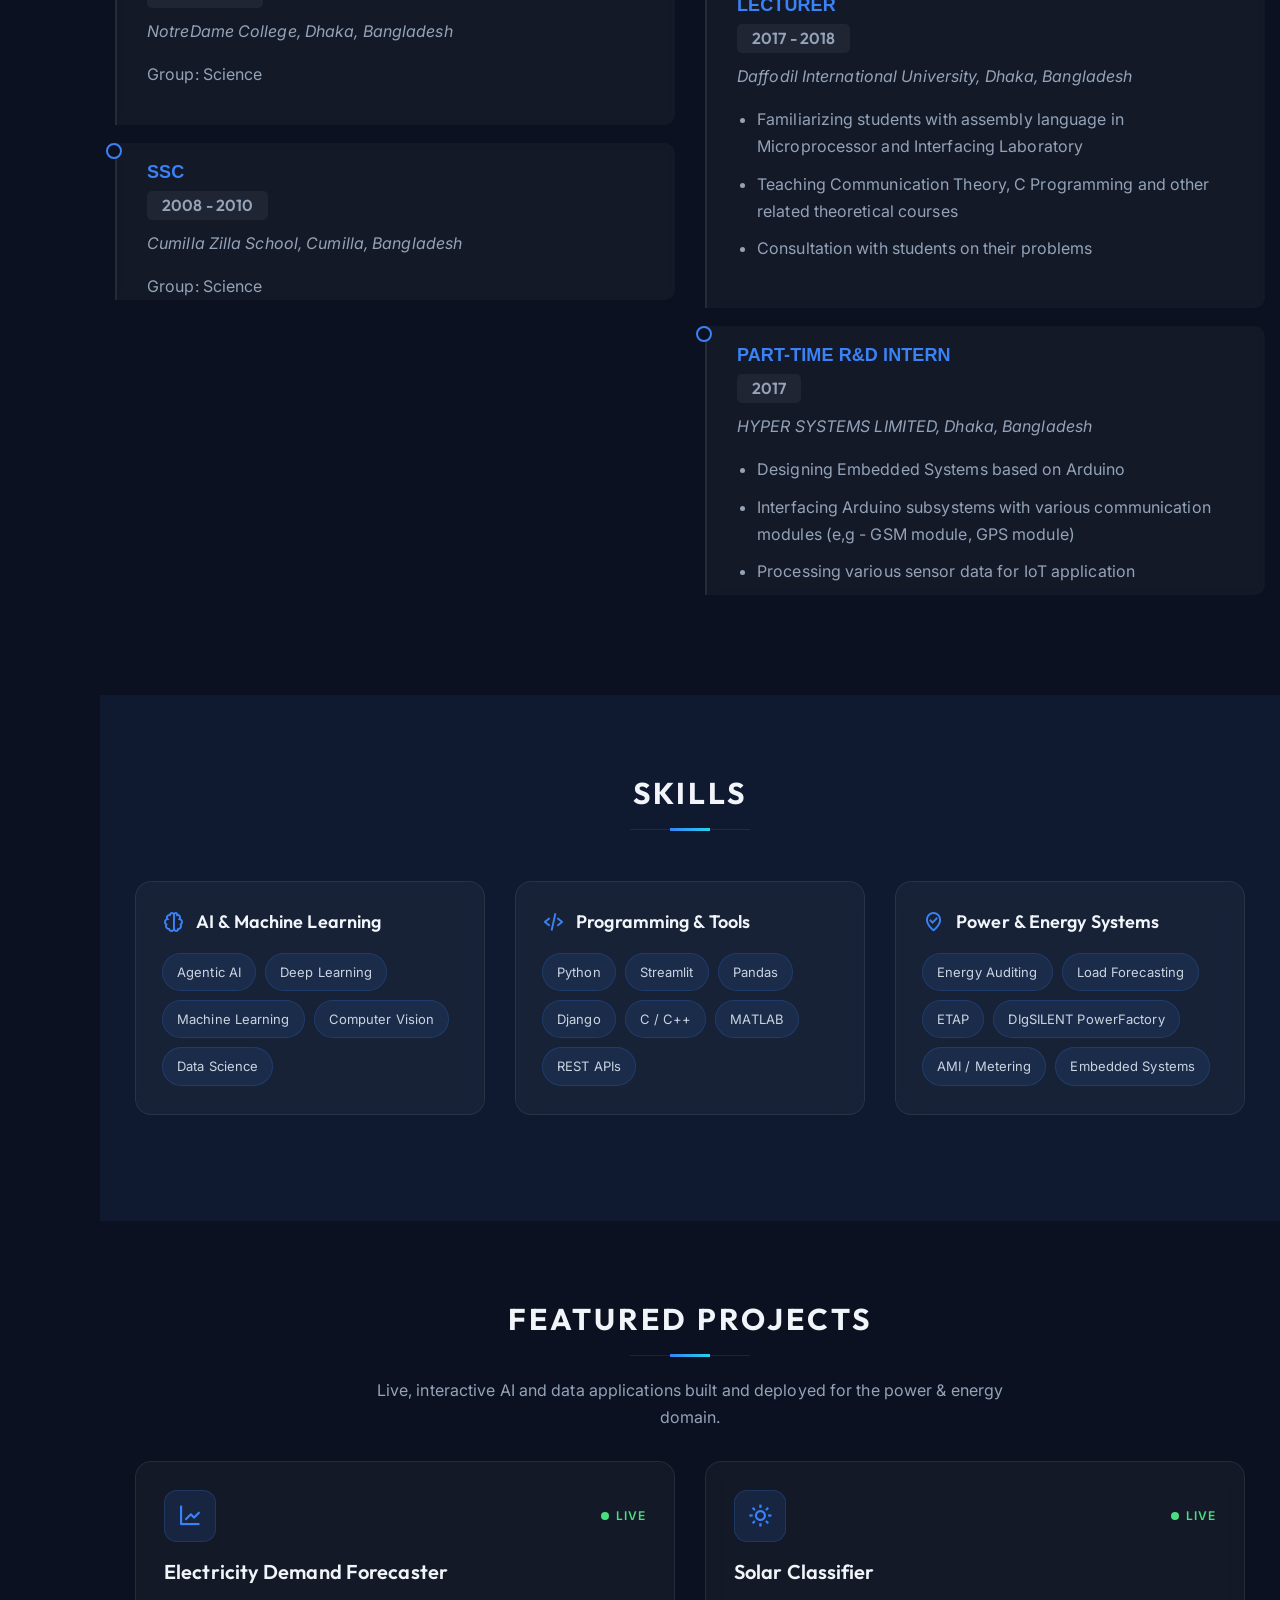
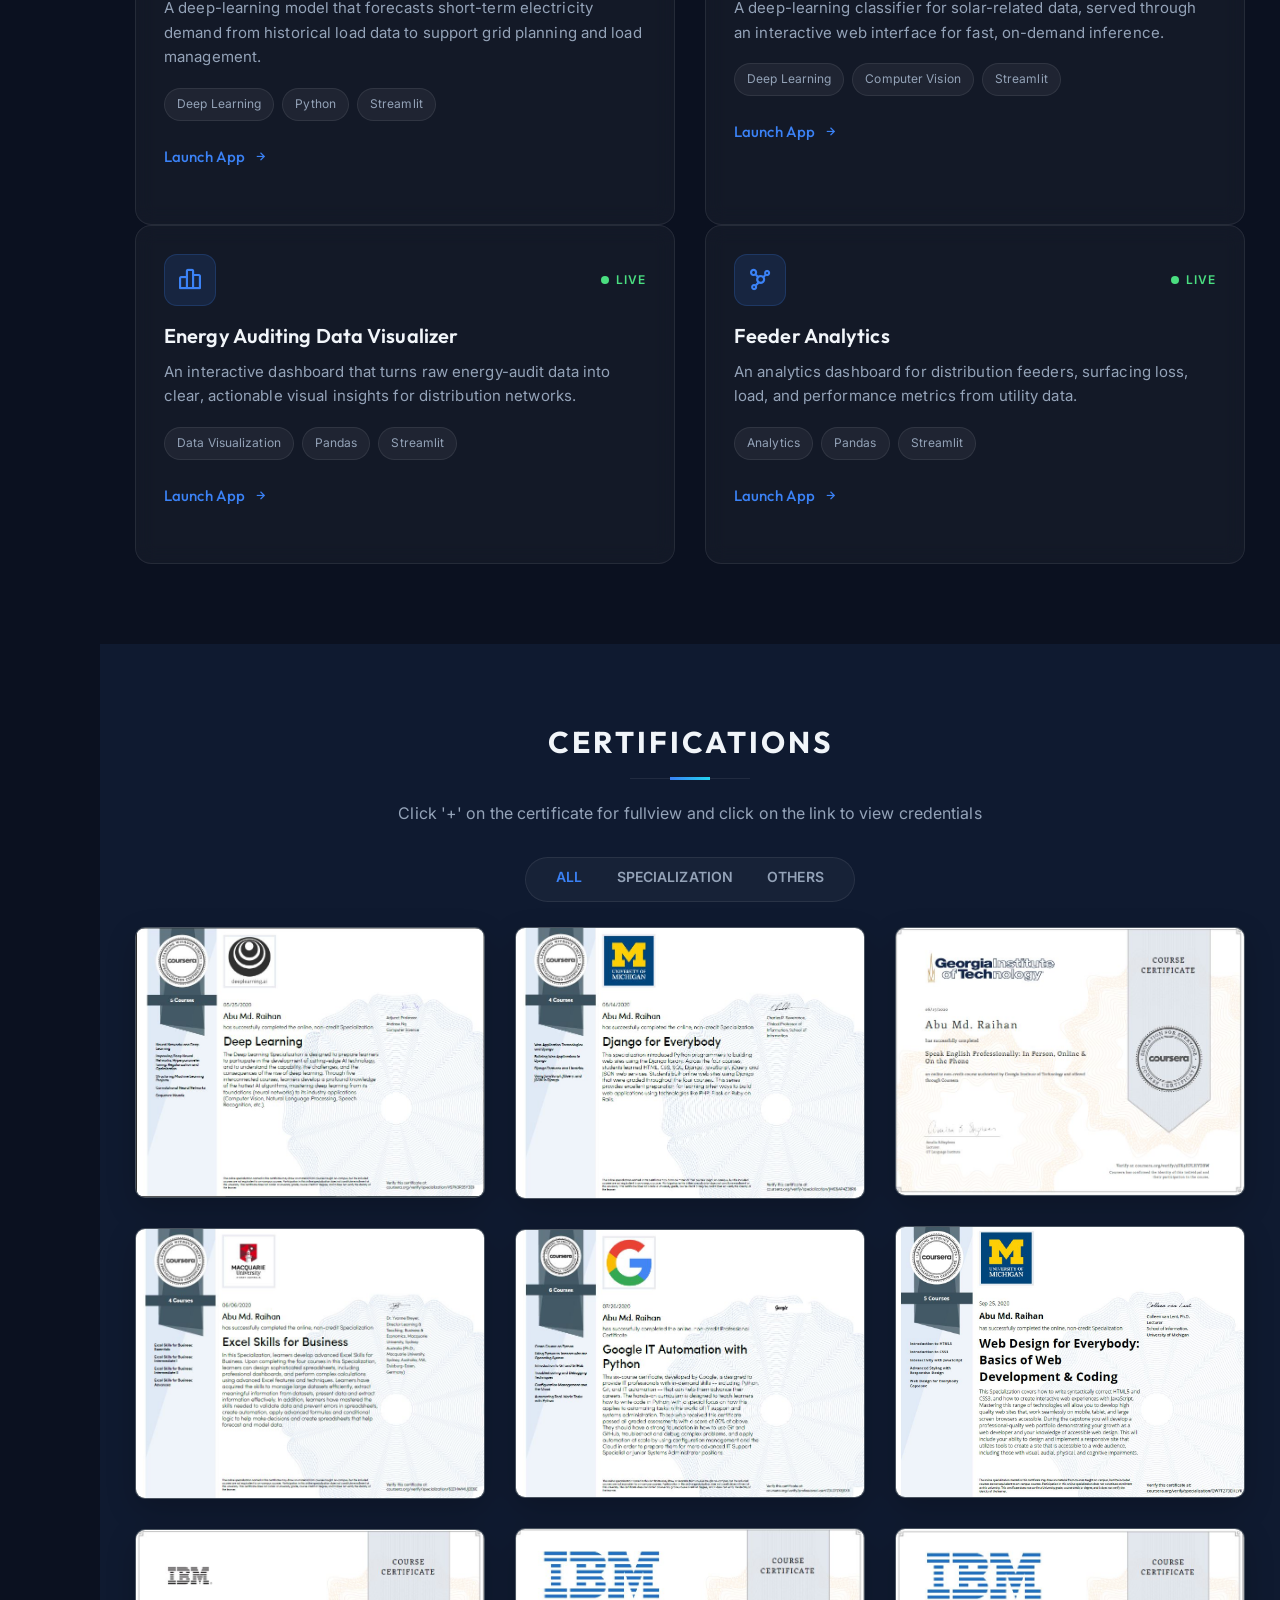
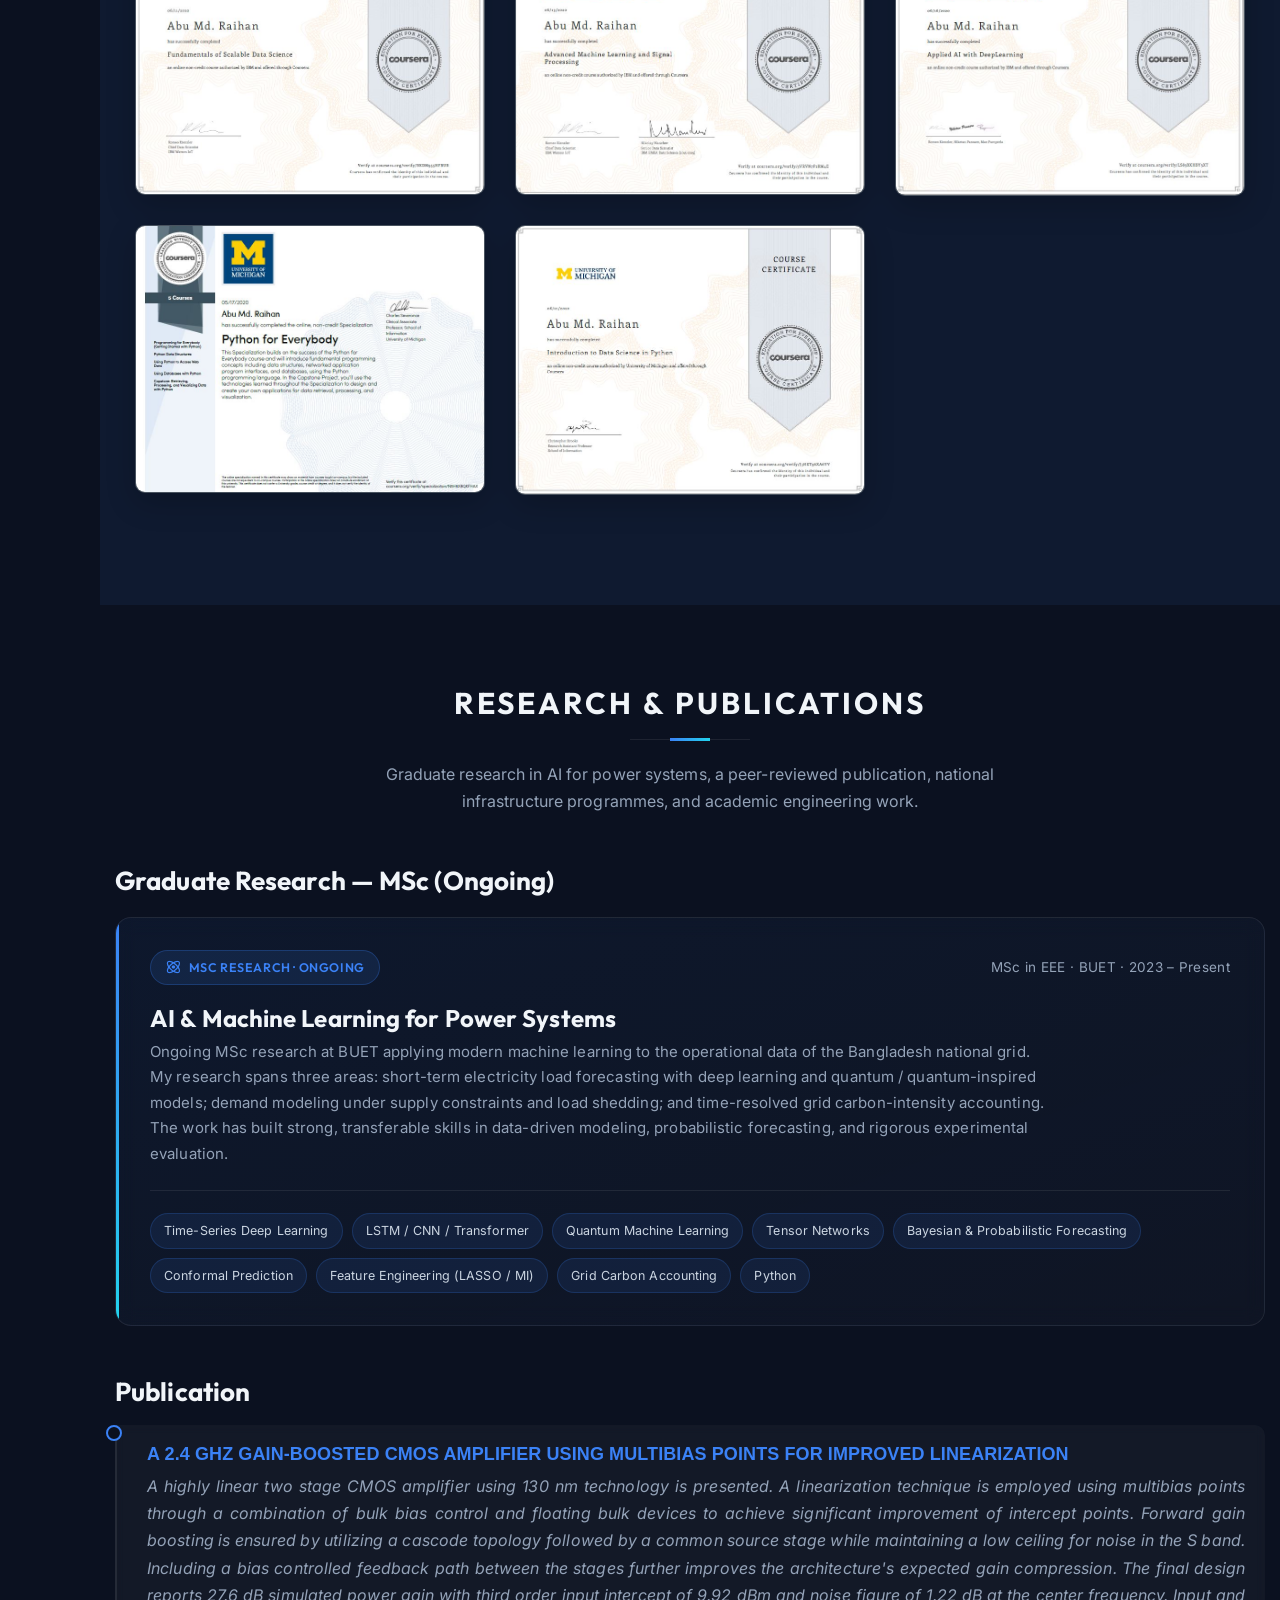
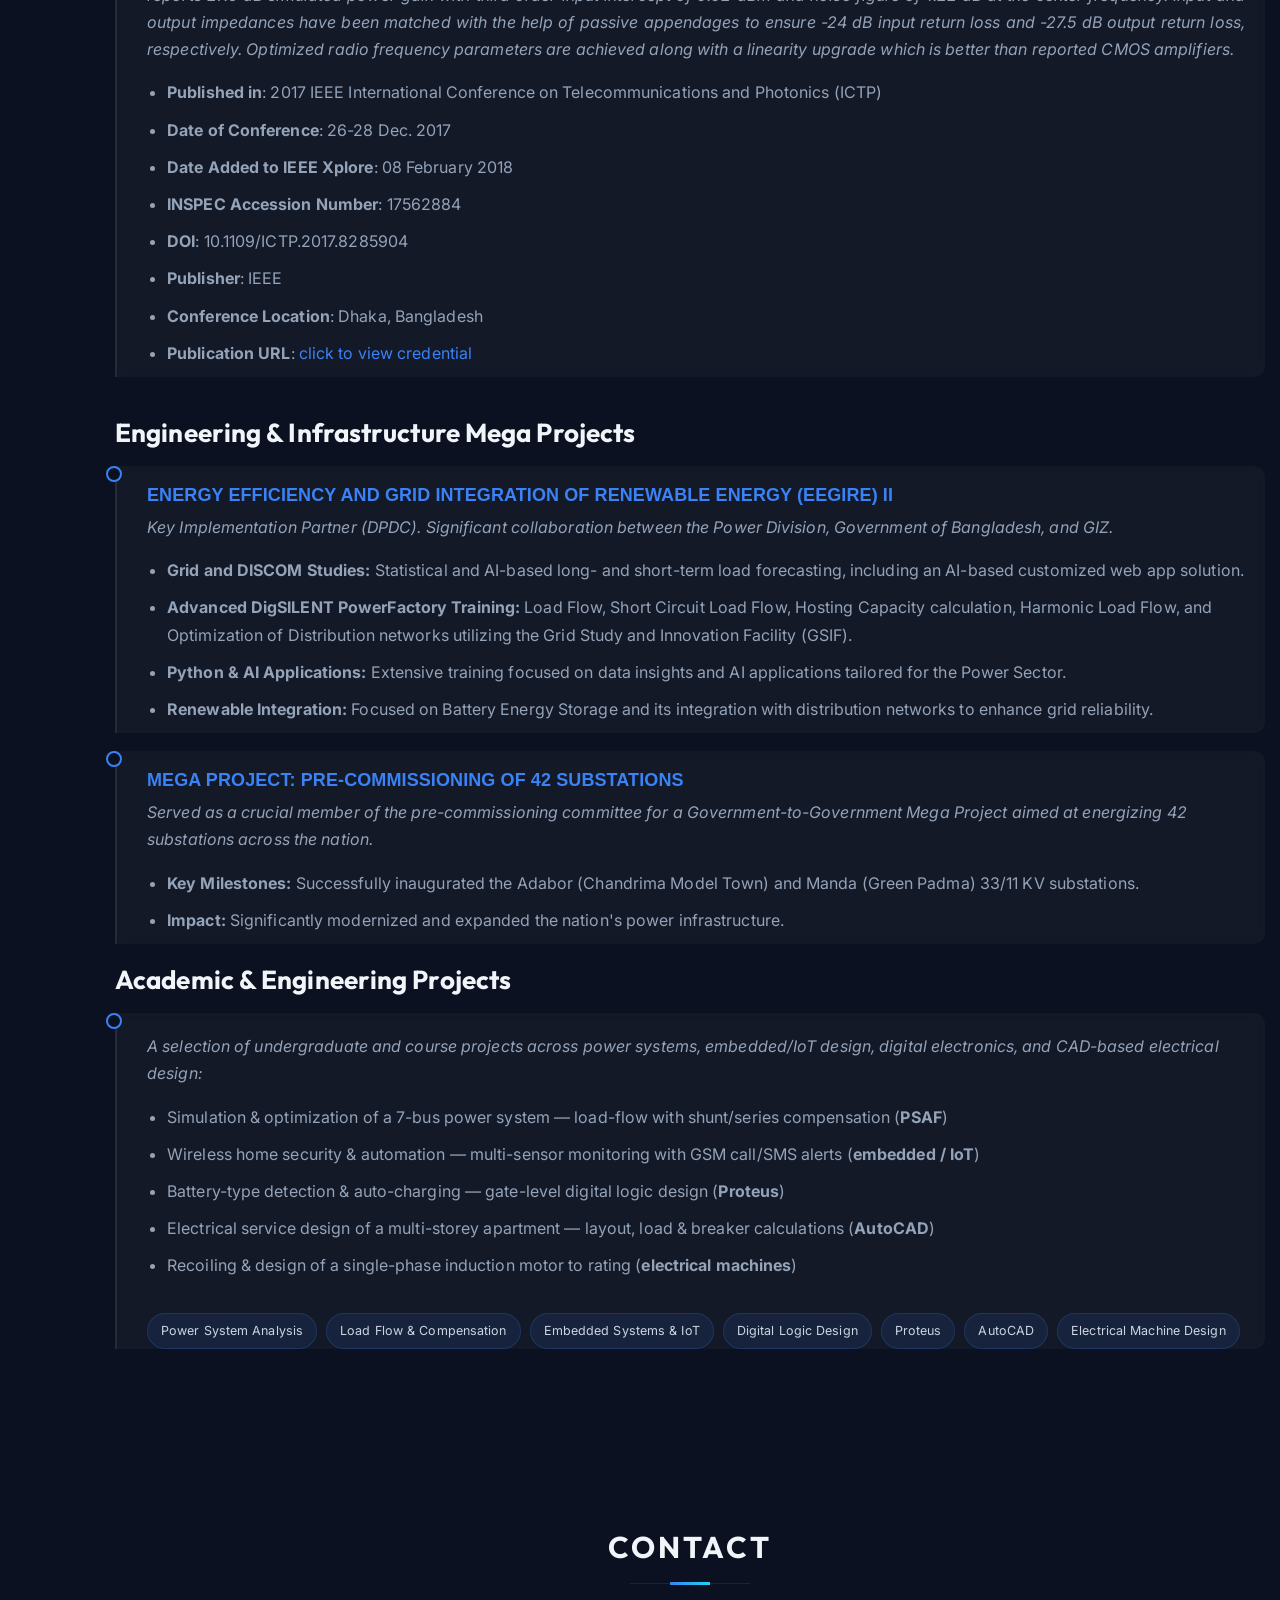
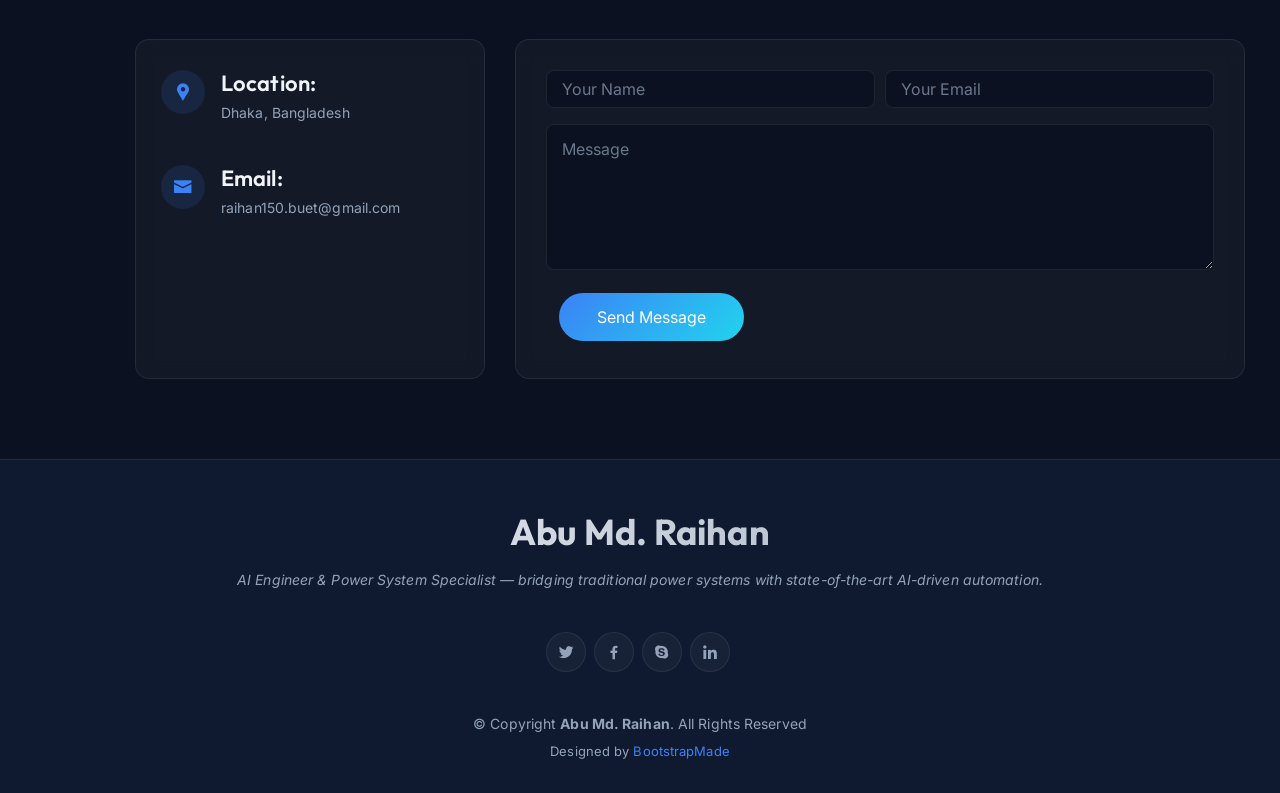
==== commit 55262b5c: "Update index.html" ====
--- a/index.html
+++ b/index.html
@@ -275,8 +275,6 @@
               <h3><i class="bx bx-brain"></i> AI &amp; Machine Learning</h3>
               <div class="skill-tags">
                 <span>Agentic AI</span>
-                <span>LLMs</span>
-                <span>LangChain</span>
                 <span>Deep Learning</span>
                 <span>Machine Learning</span>
                 <span>Computer Vision</span>
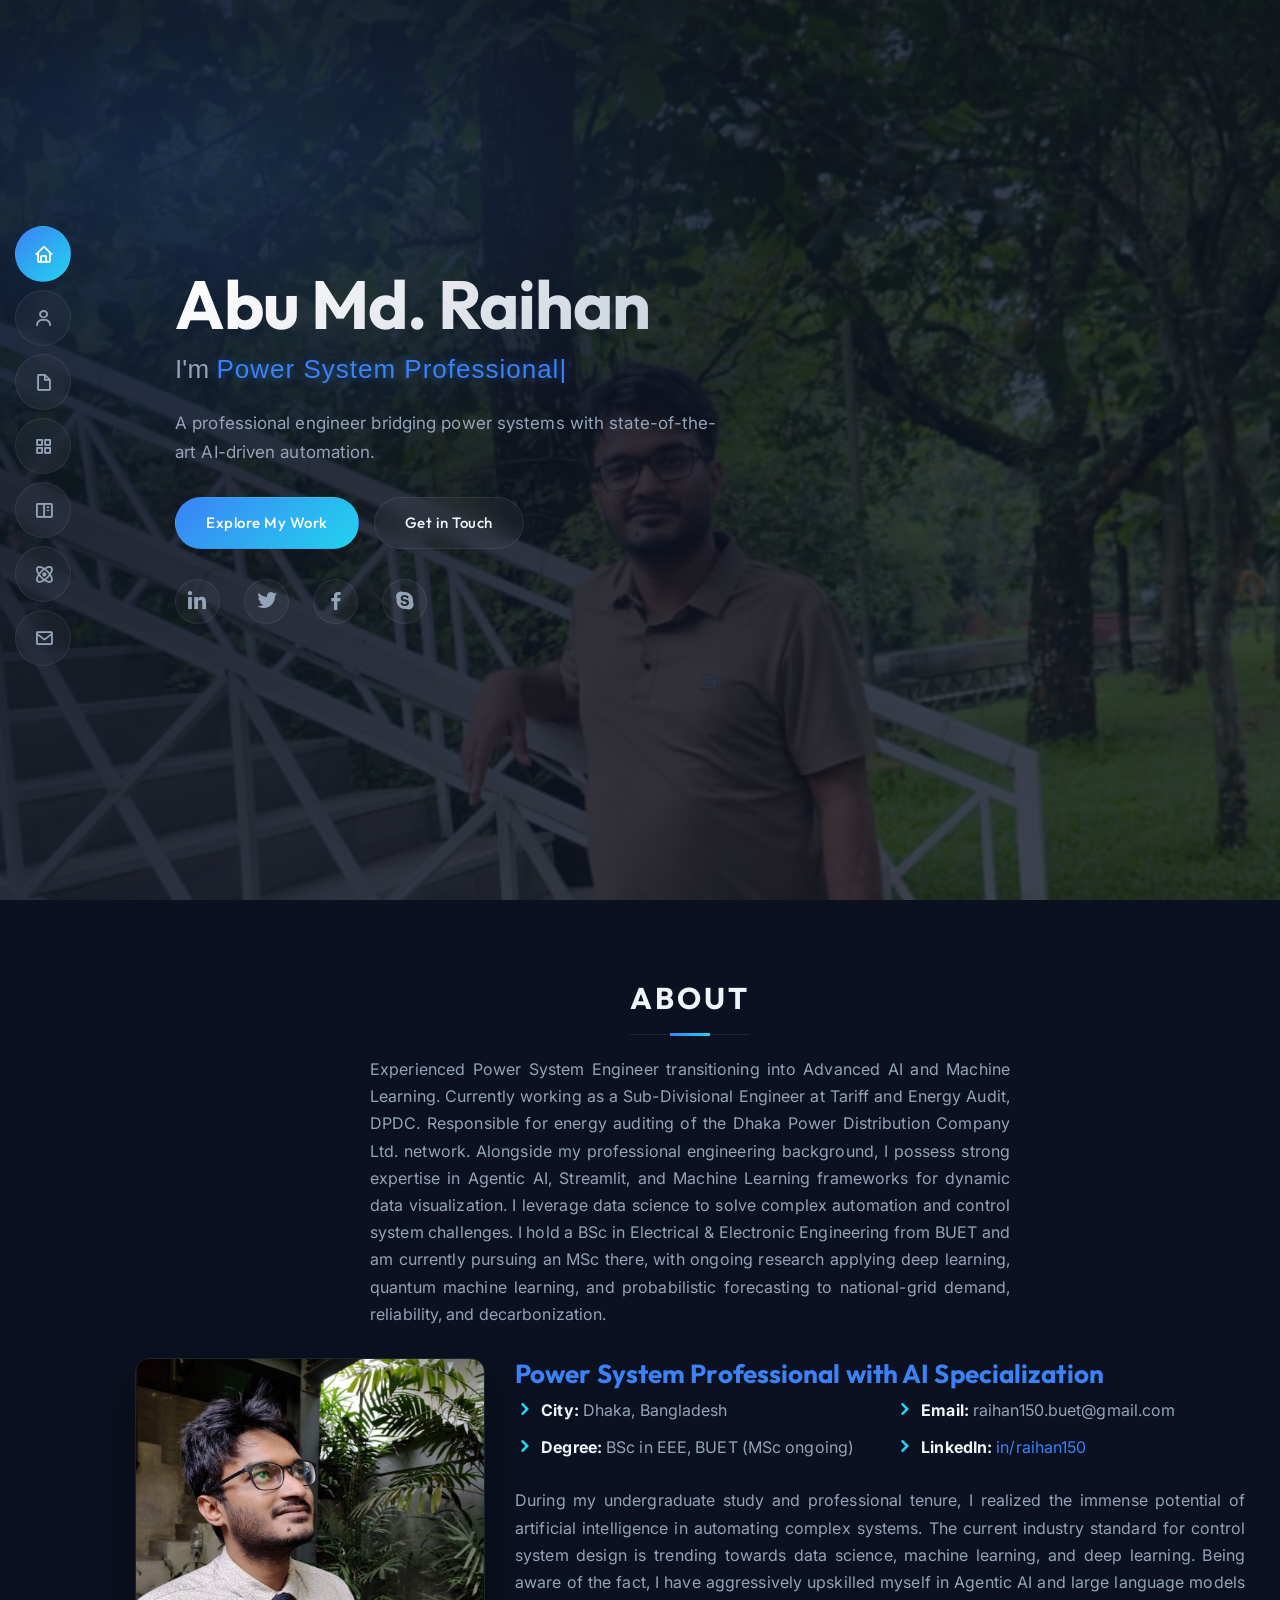
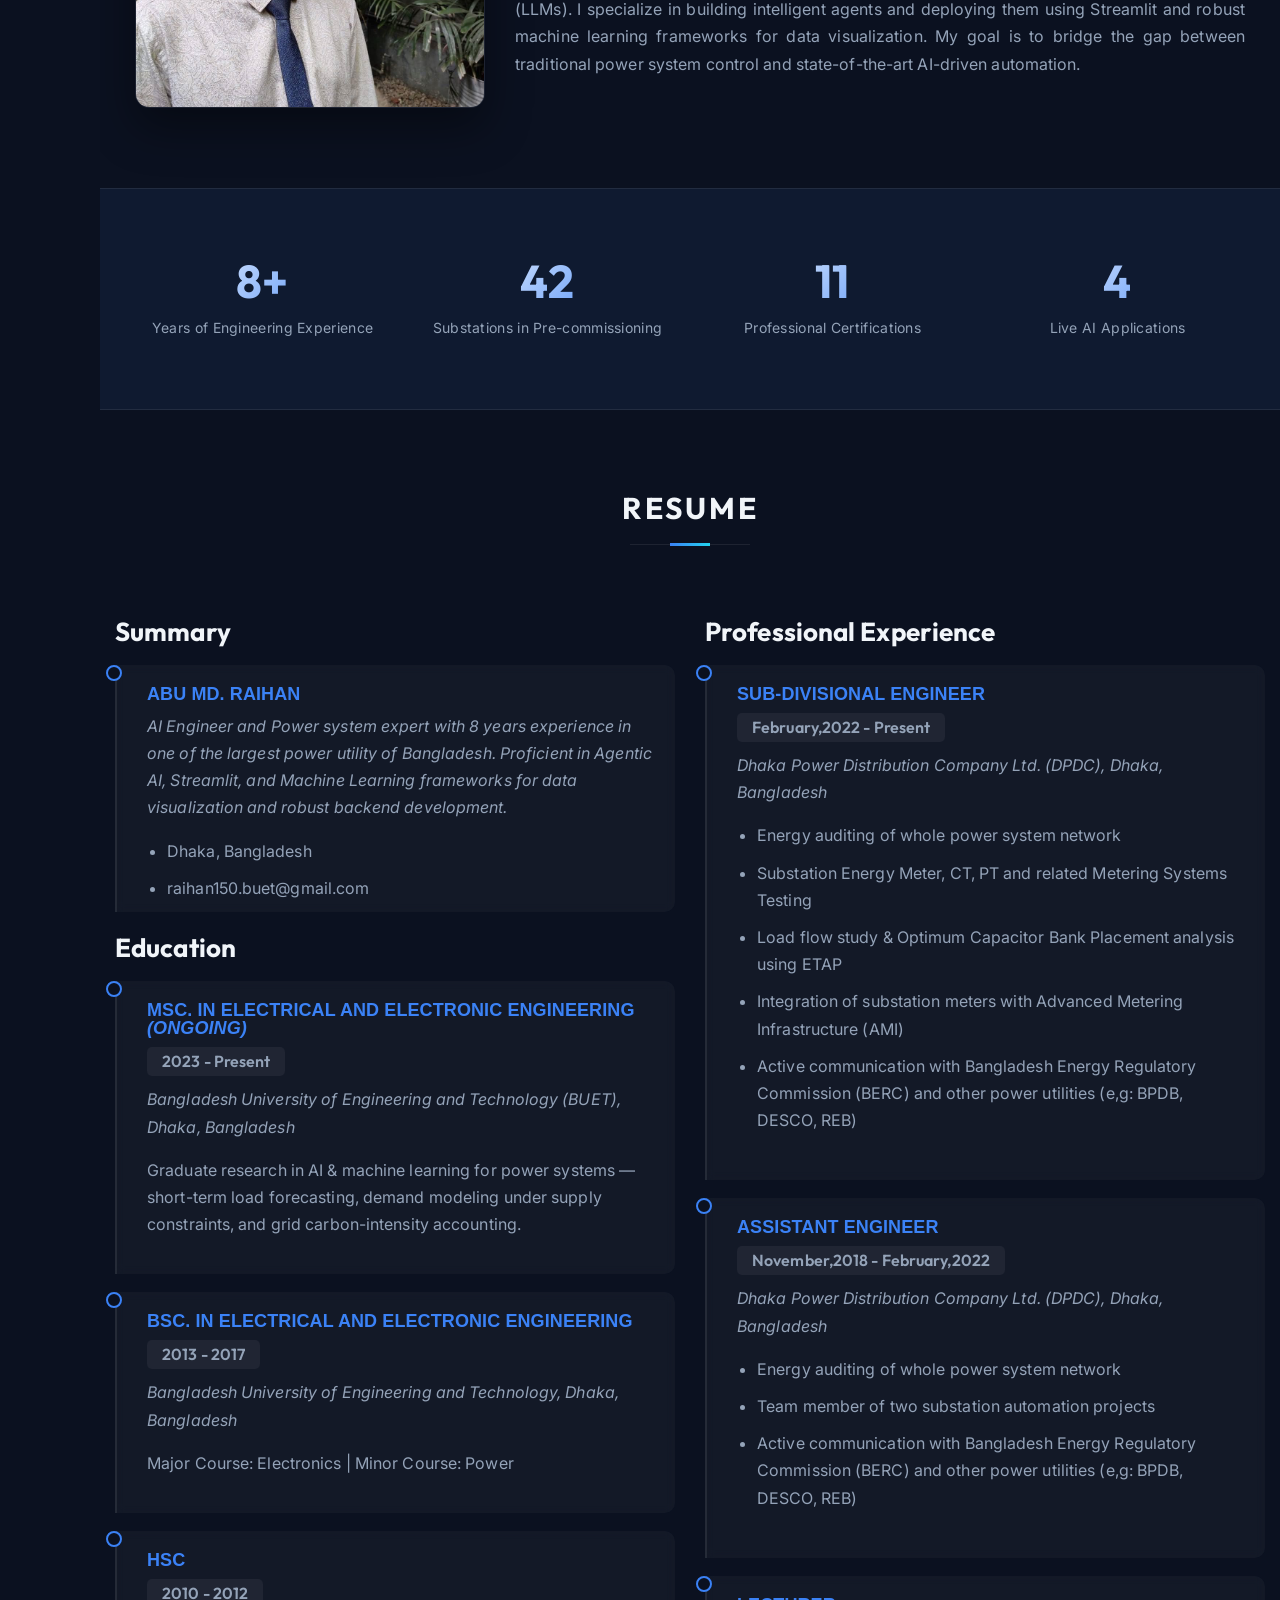
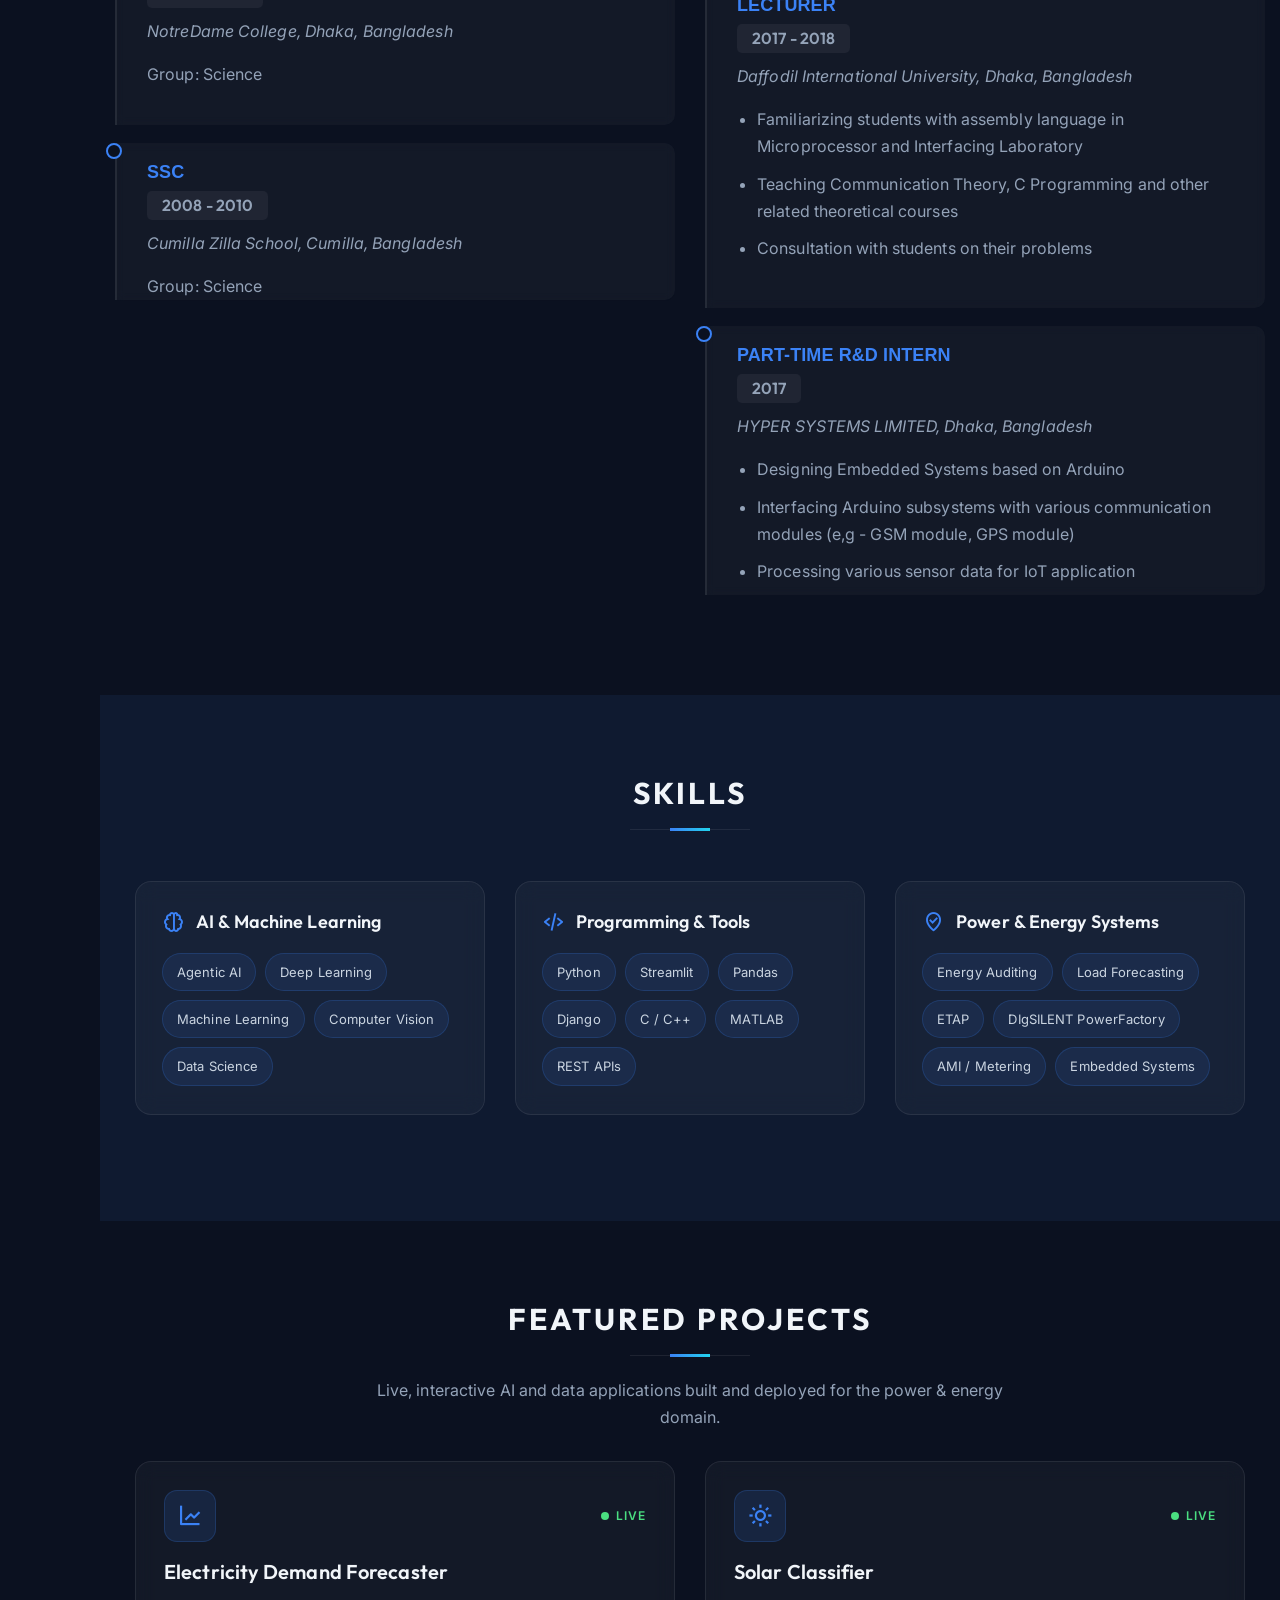
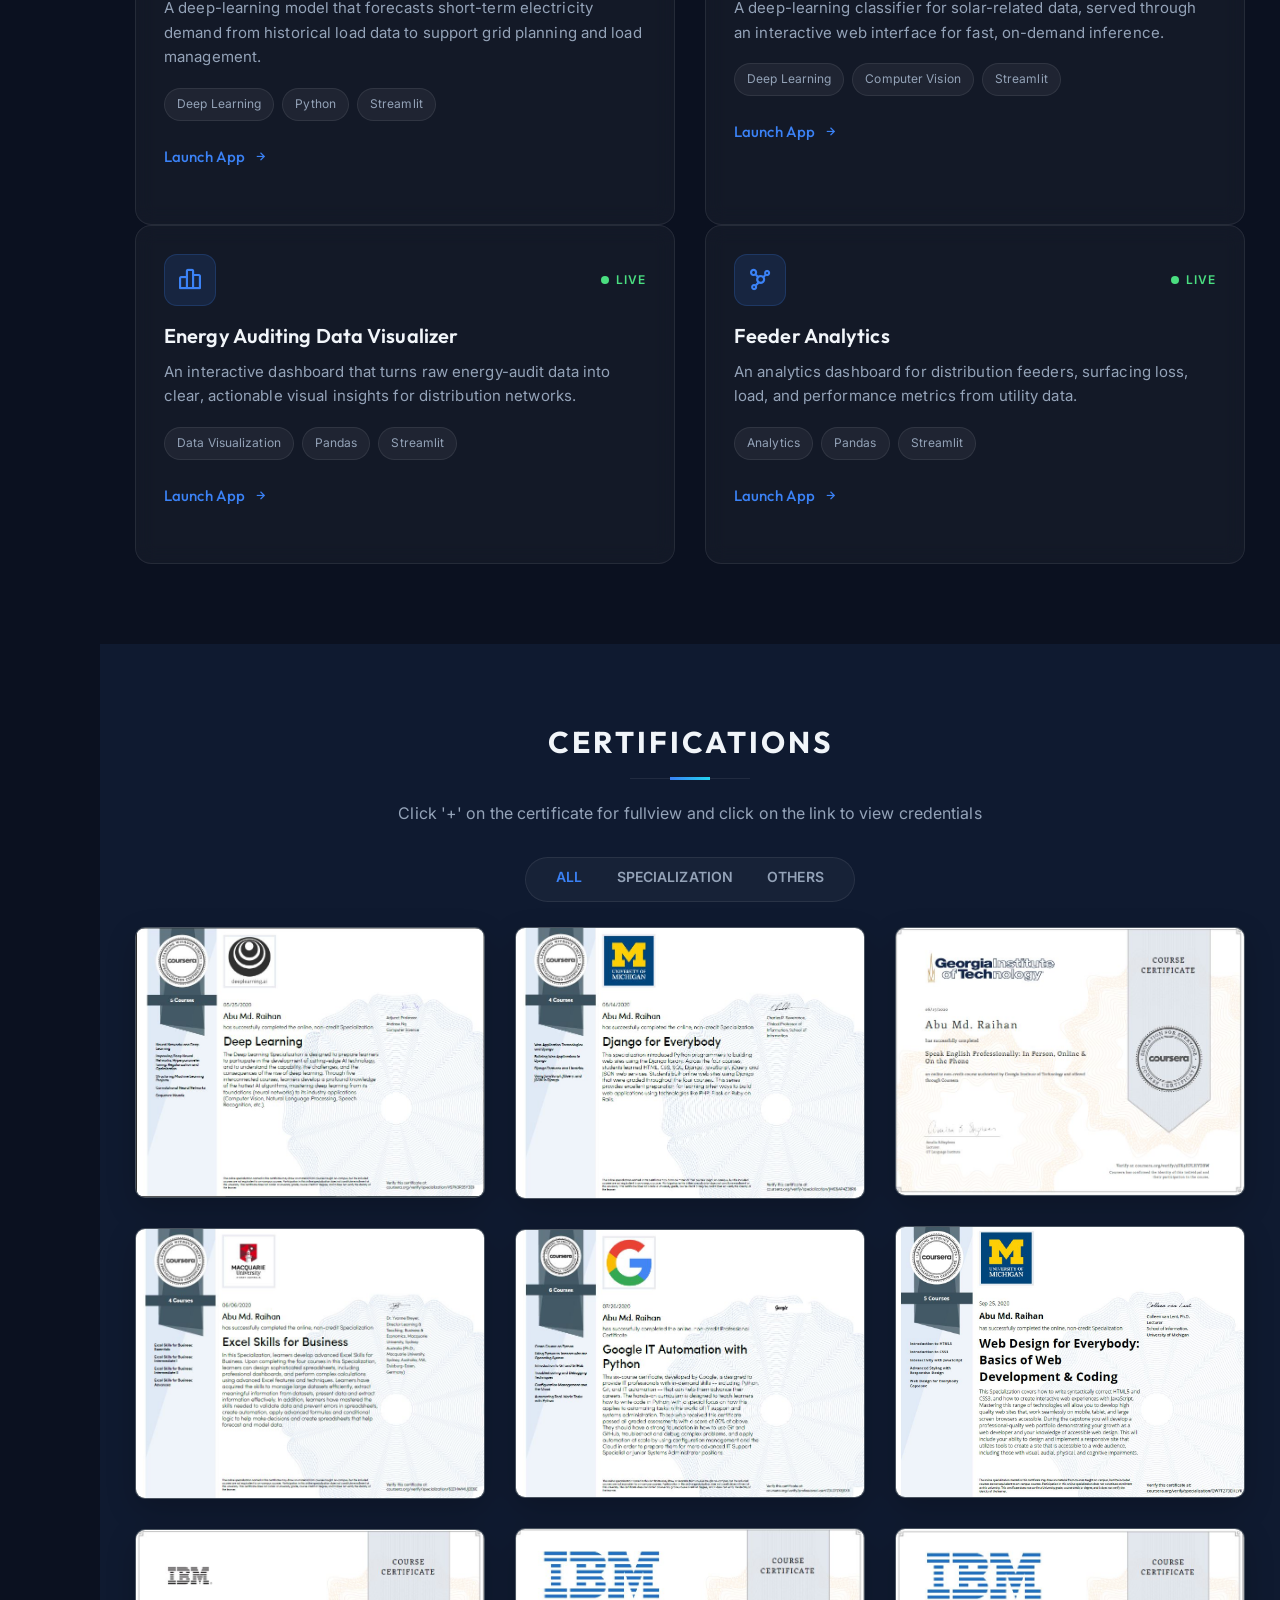
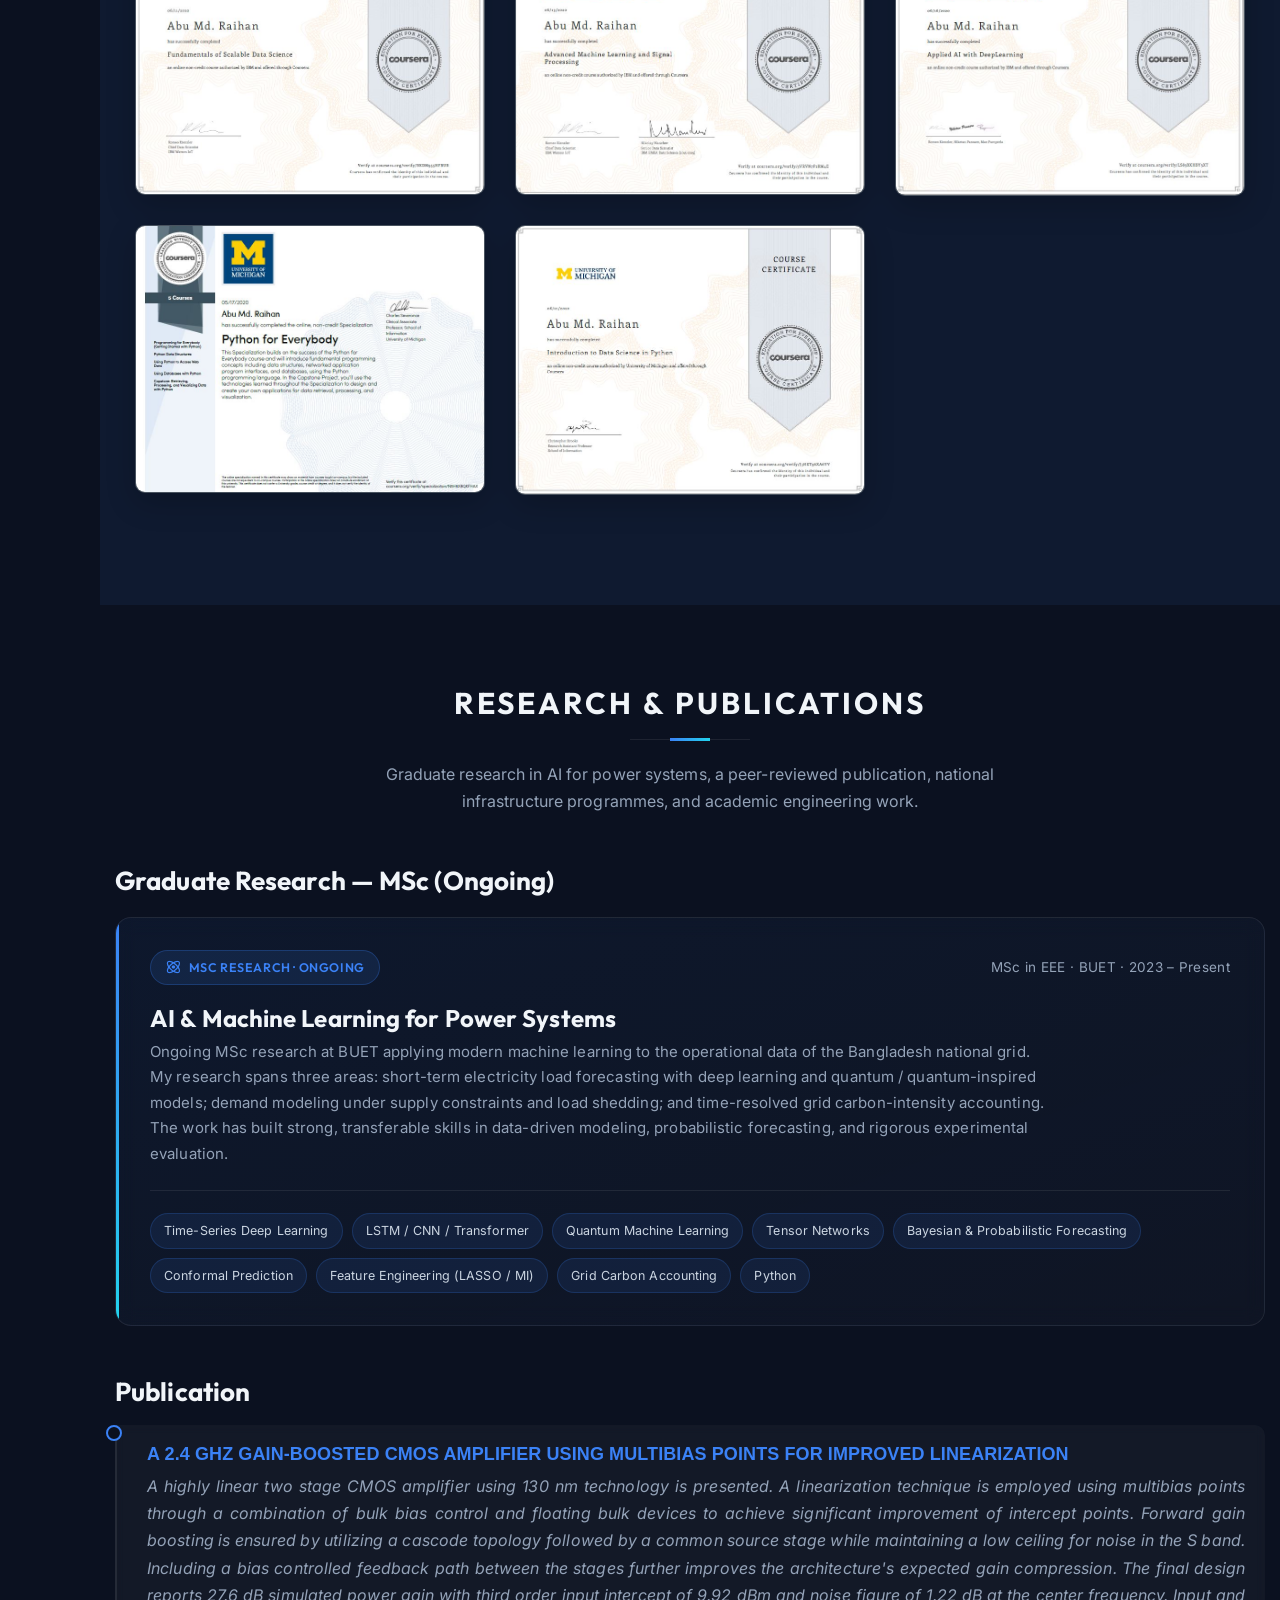
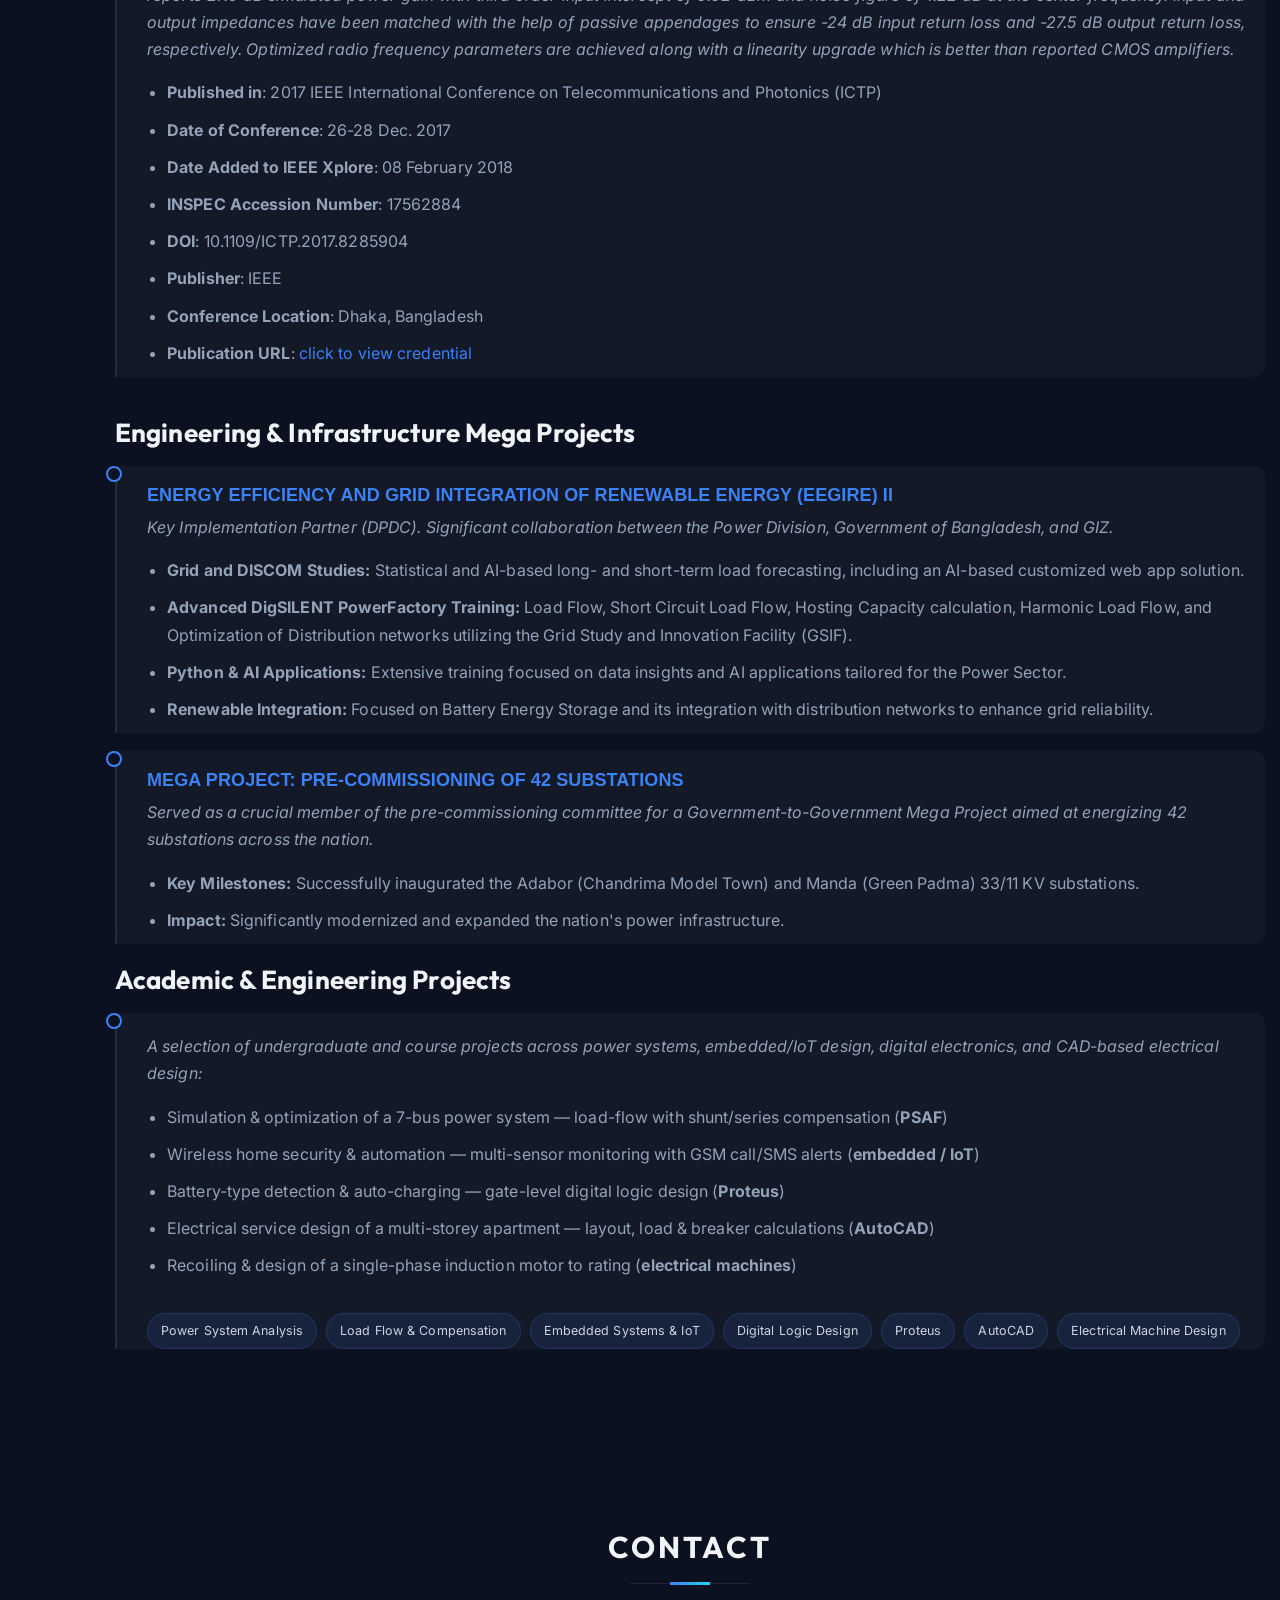
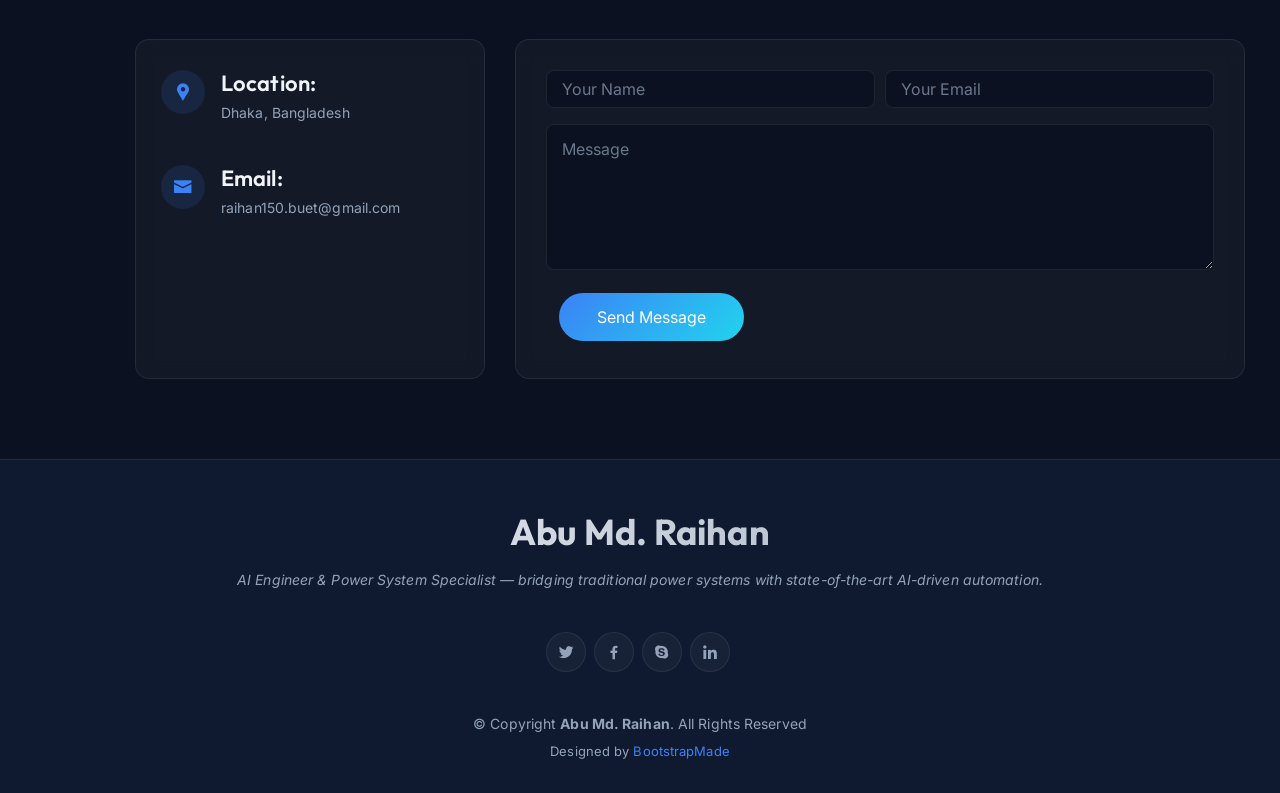
==== commit 7c87a1c2: "Update index.html" ====
--- a/index.html
+++ b/index.html
@@ -105,7 +105,7 @@
             <img src="assets/img/profile-img.jpg" class="img-fluid" alt="">
           </div>
           <div class="col-lg-8 pt-4 pt-lg-0 content">
-            <h3>AI Enthusiast &amp; Machine Learning Specialist</h3>
+            <h3>Power System Professional with AI Specialization</h3>
             <div class="row">
               <div class="col-lg-6">
                 <ul>
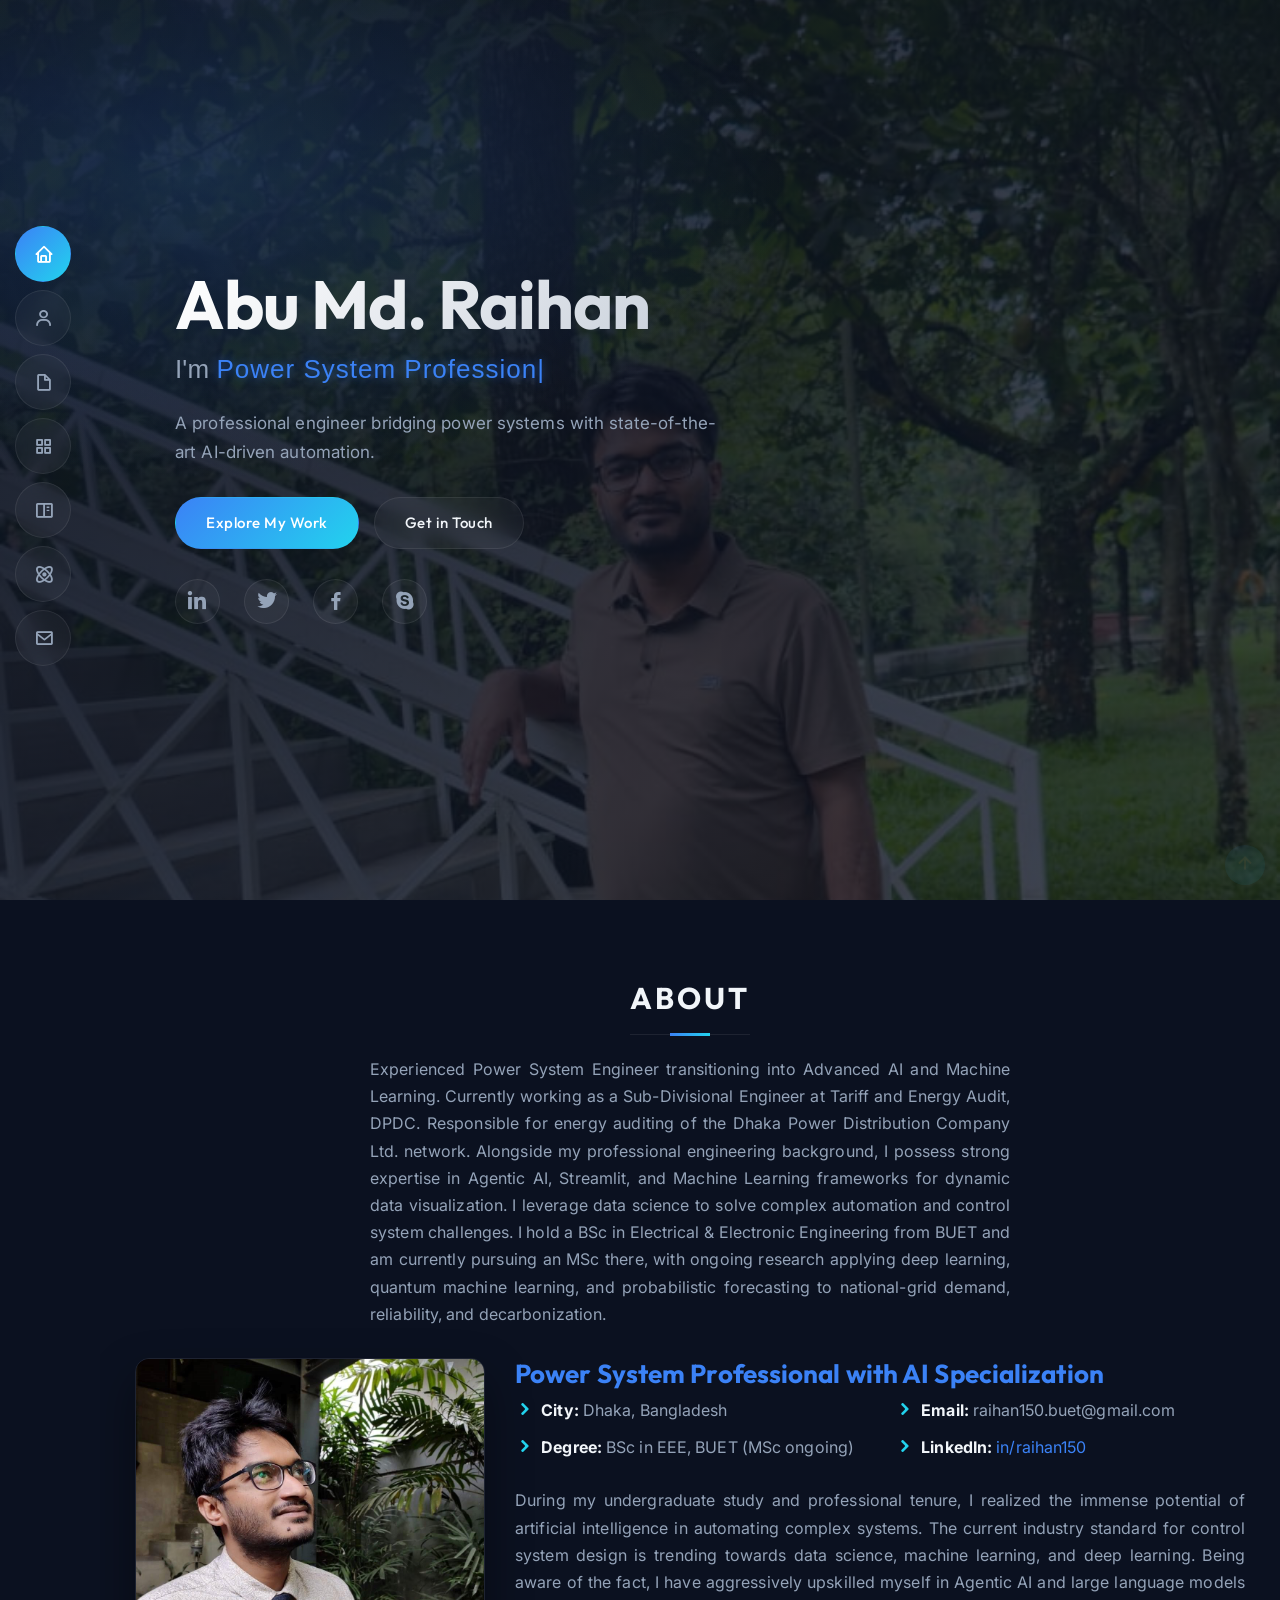
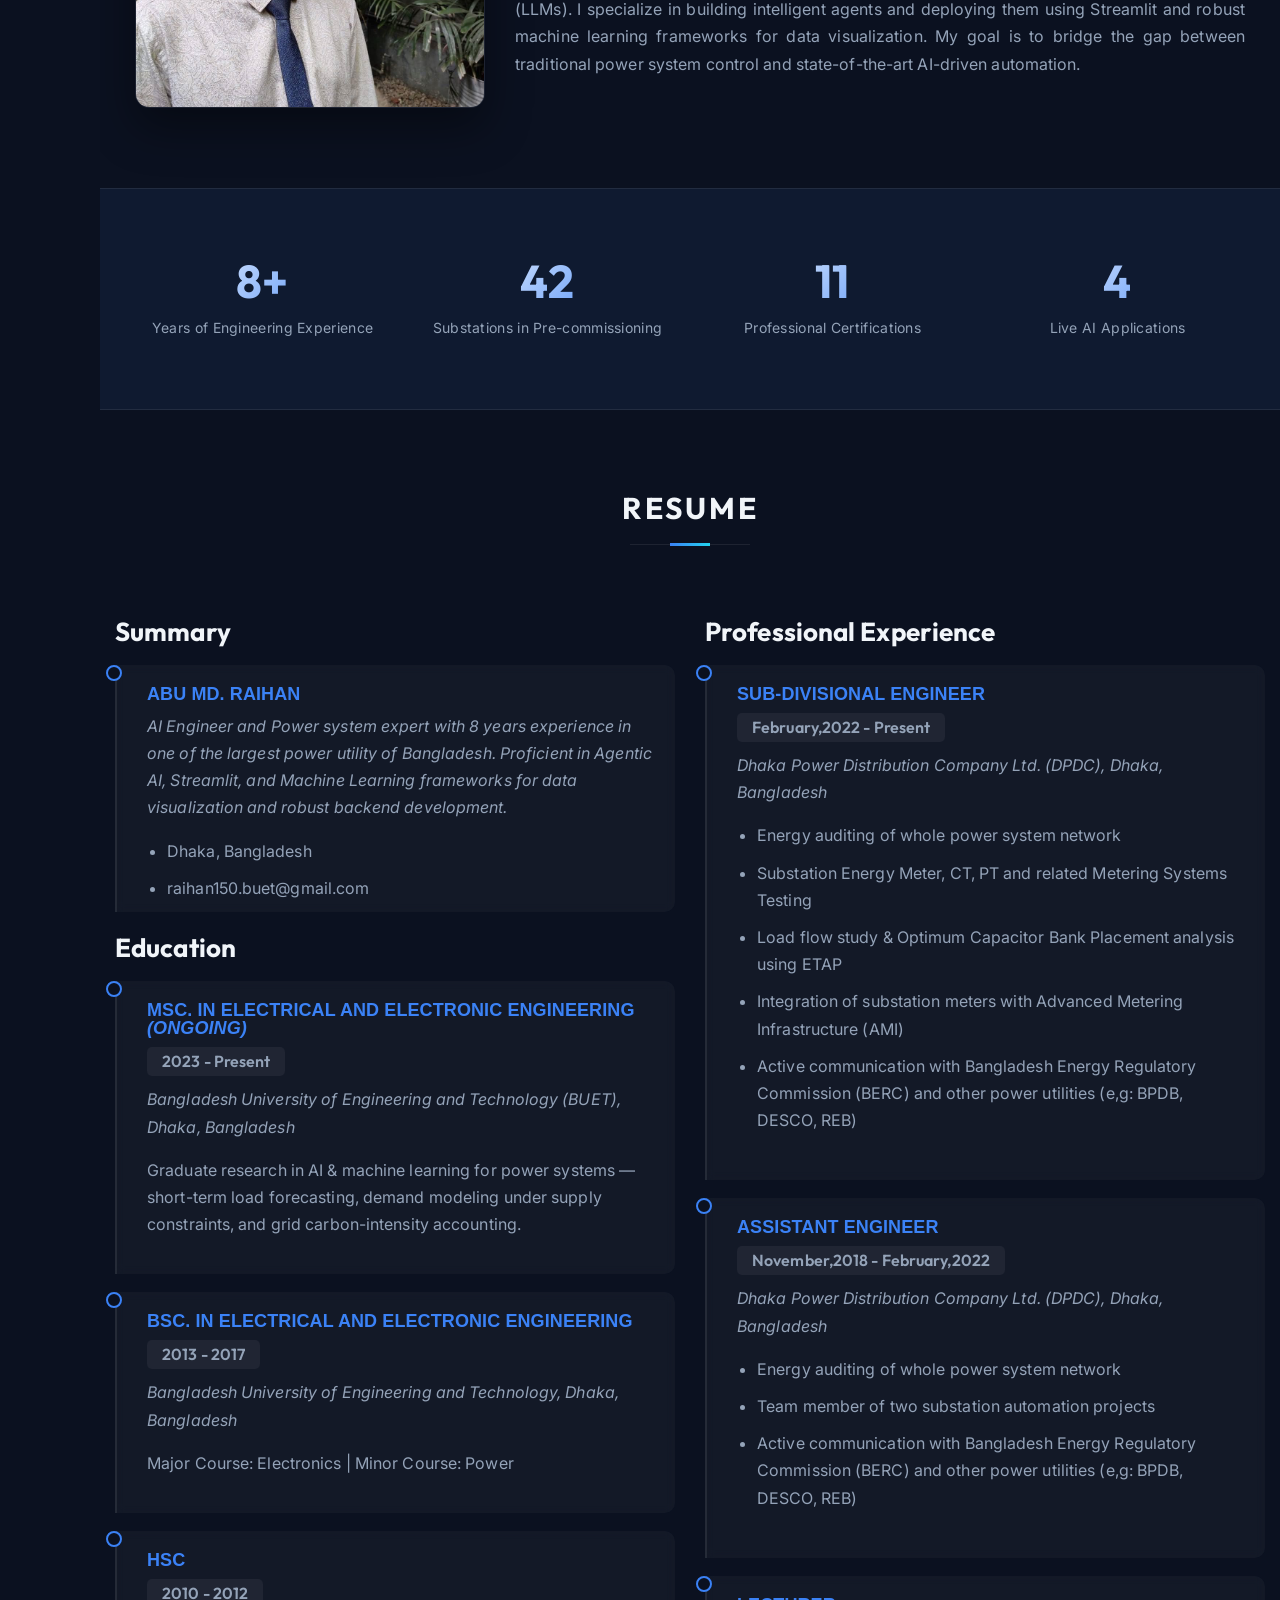
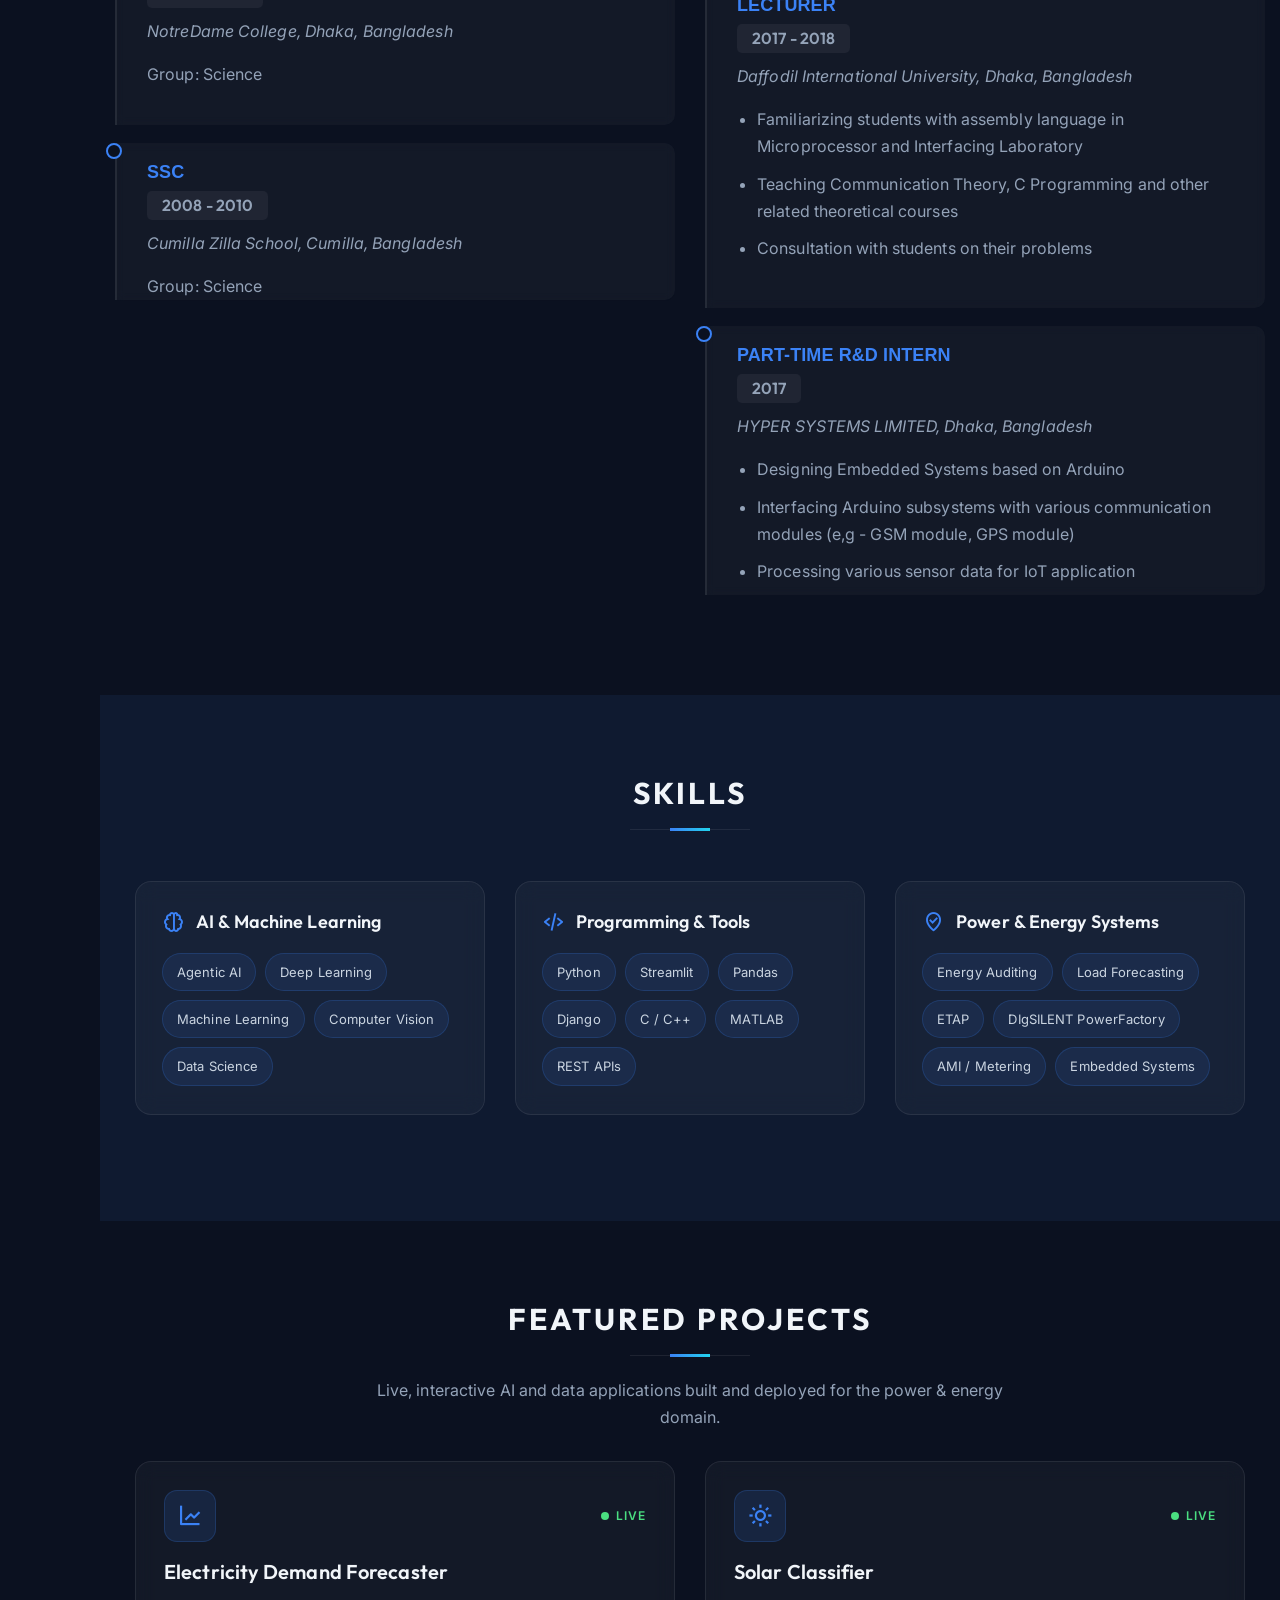
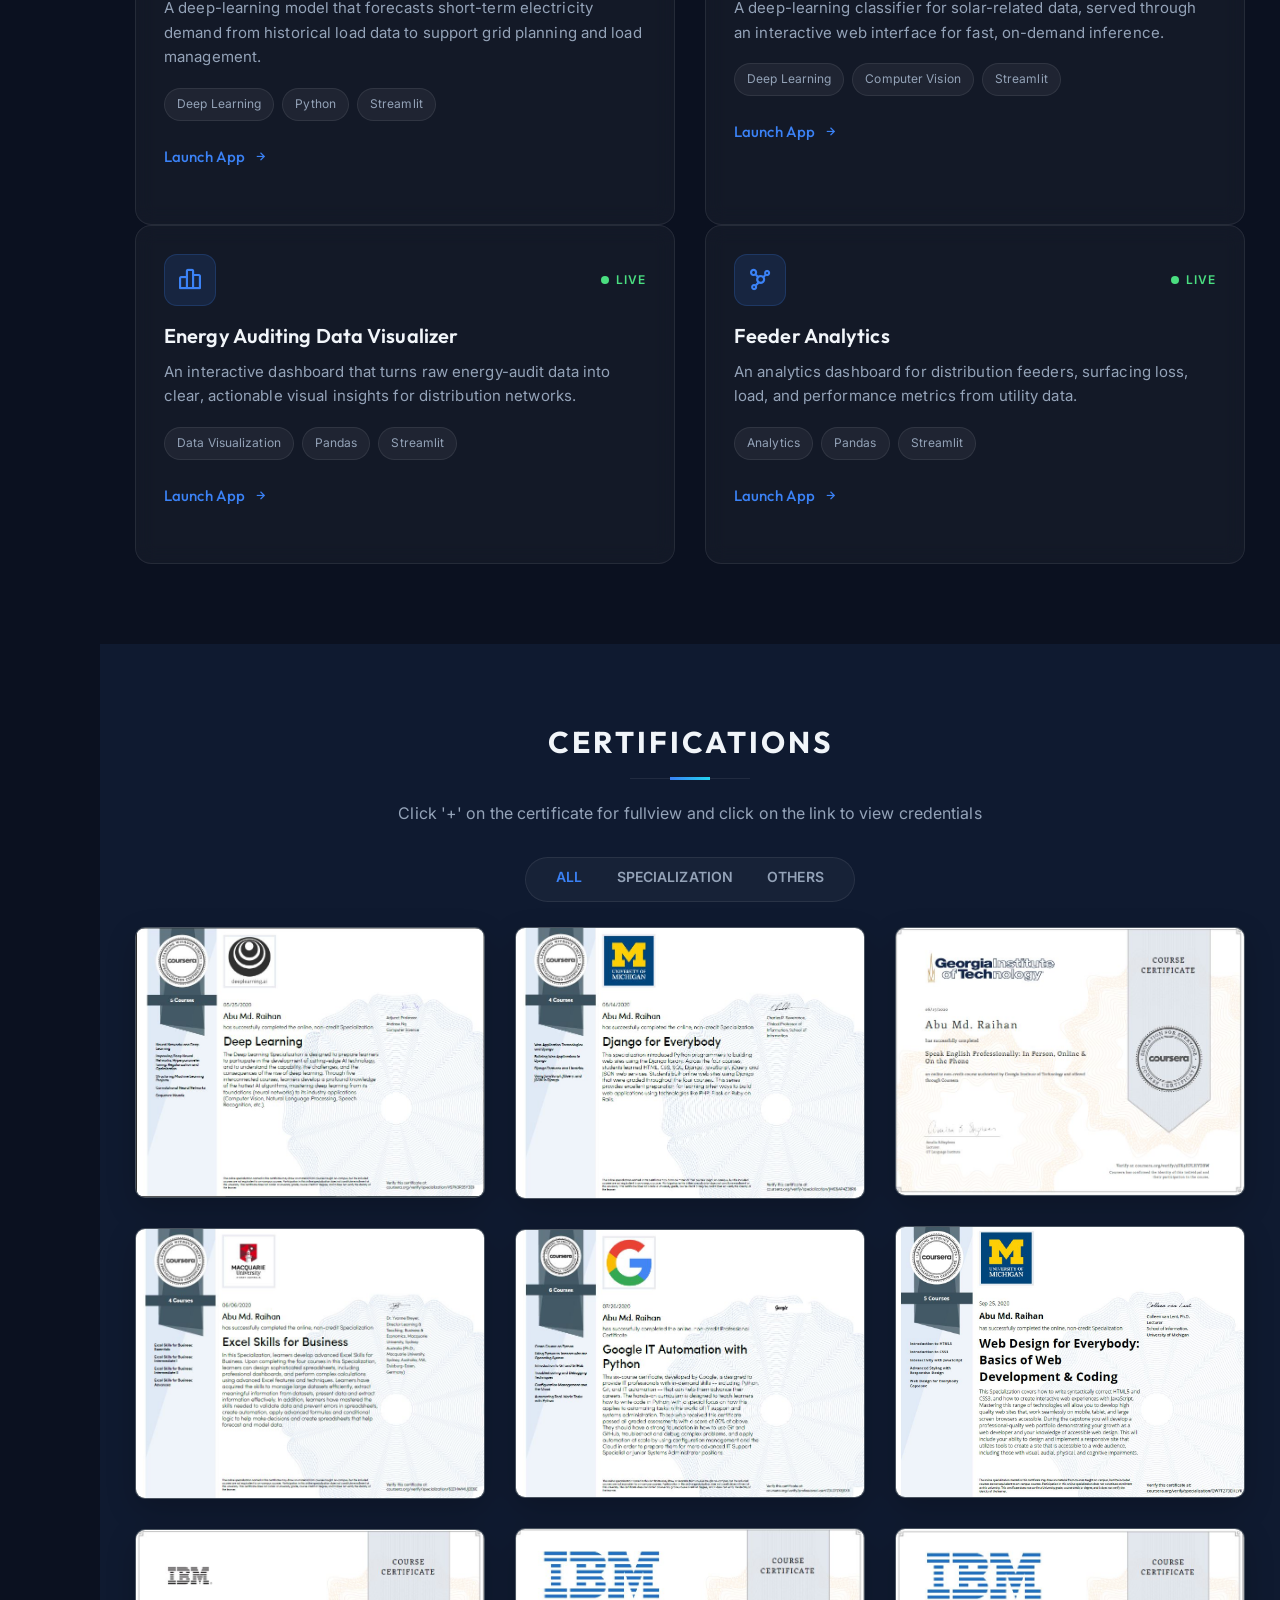
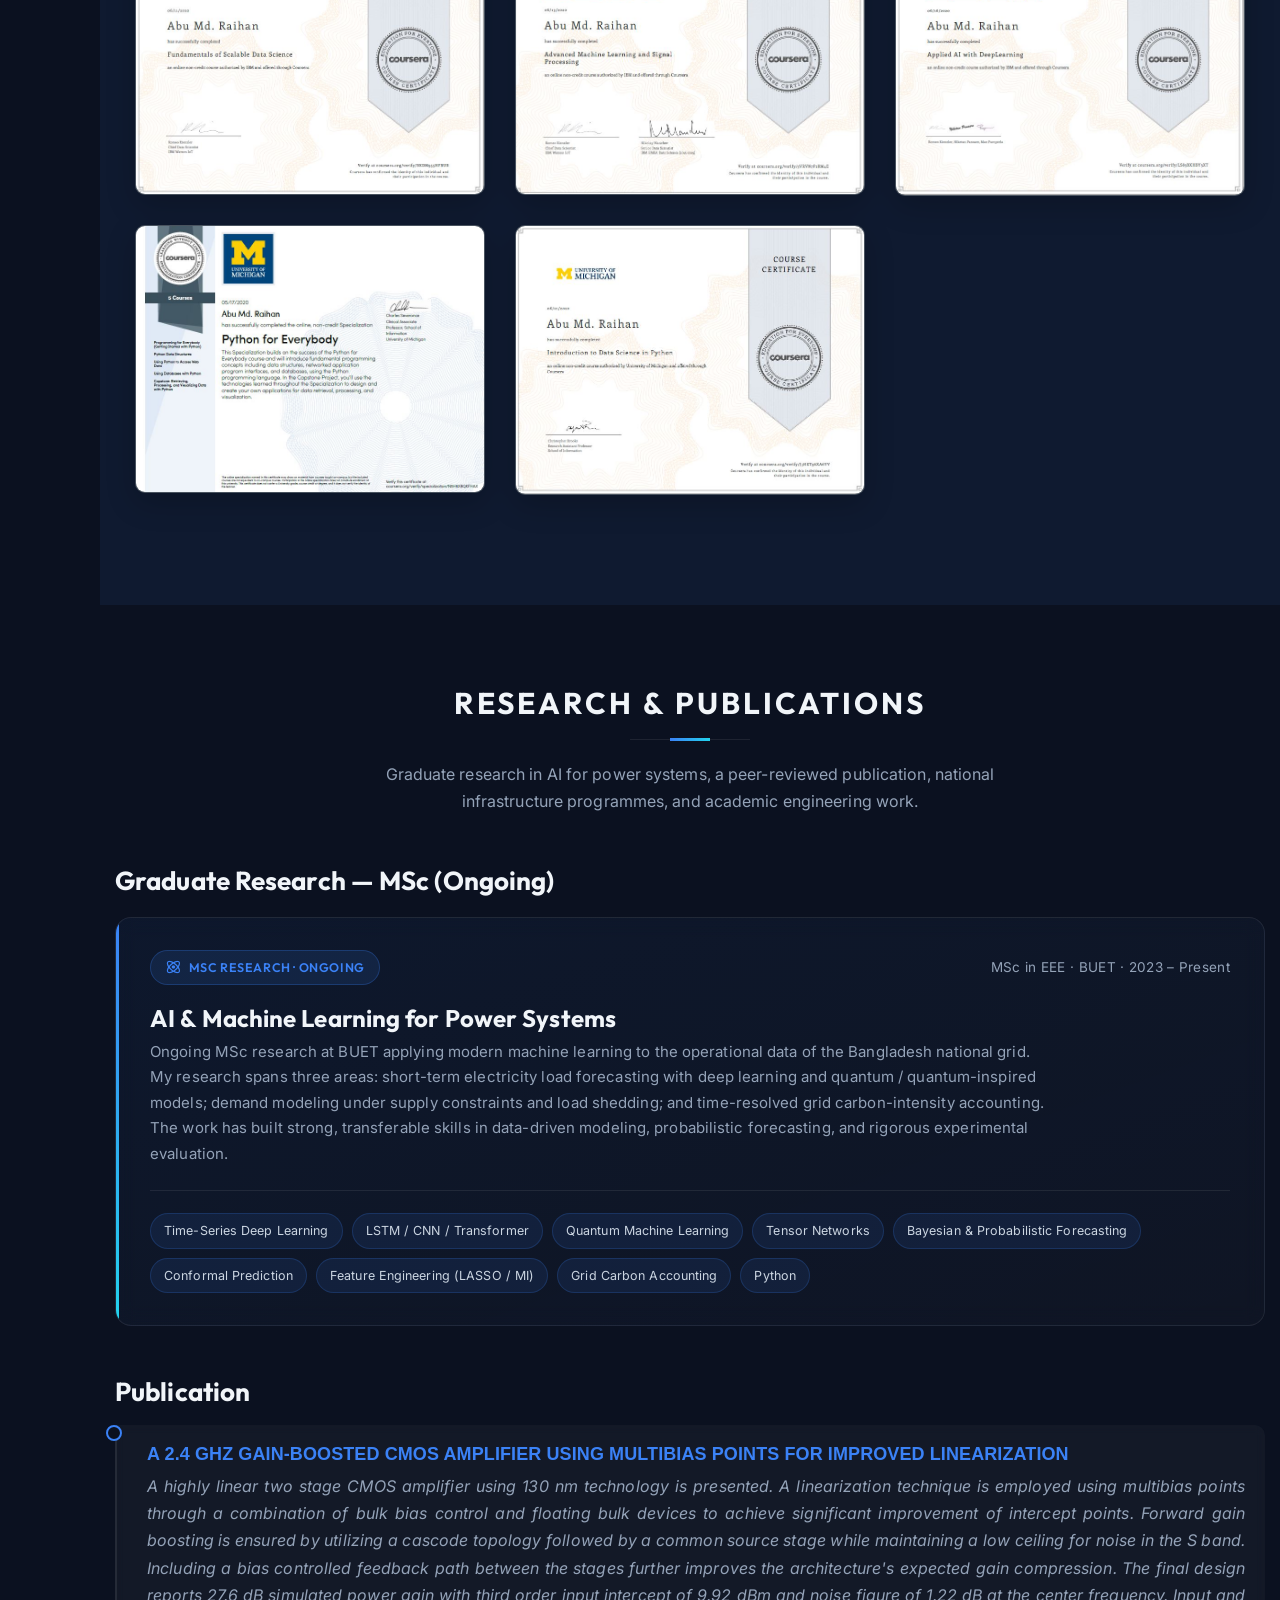
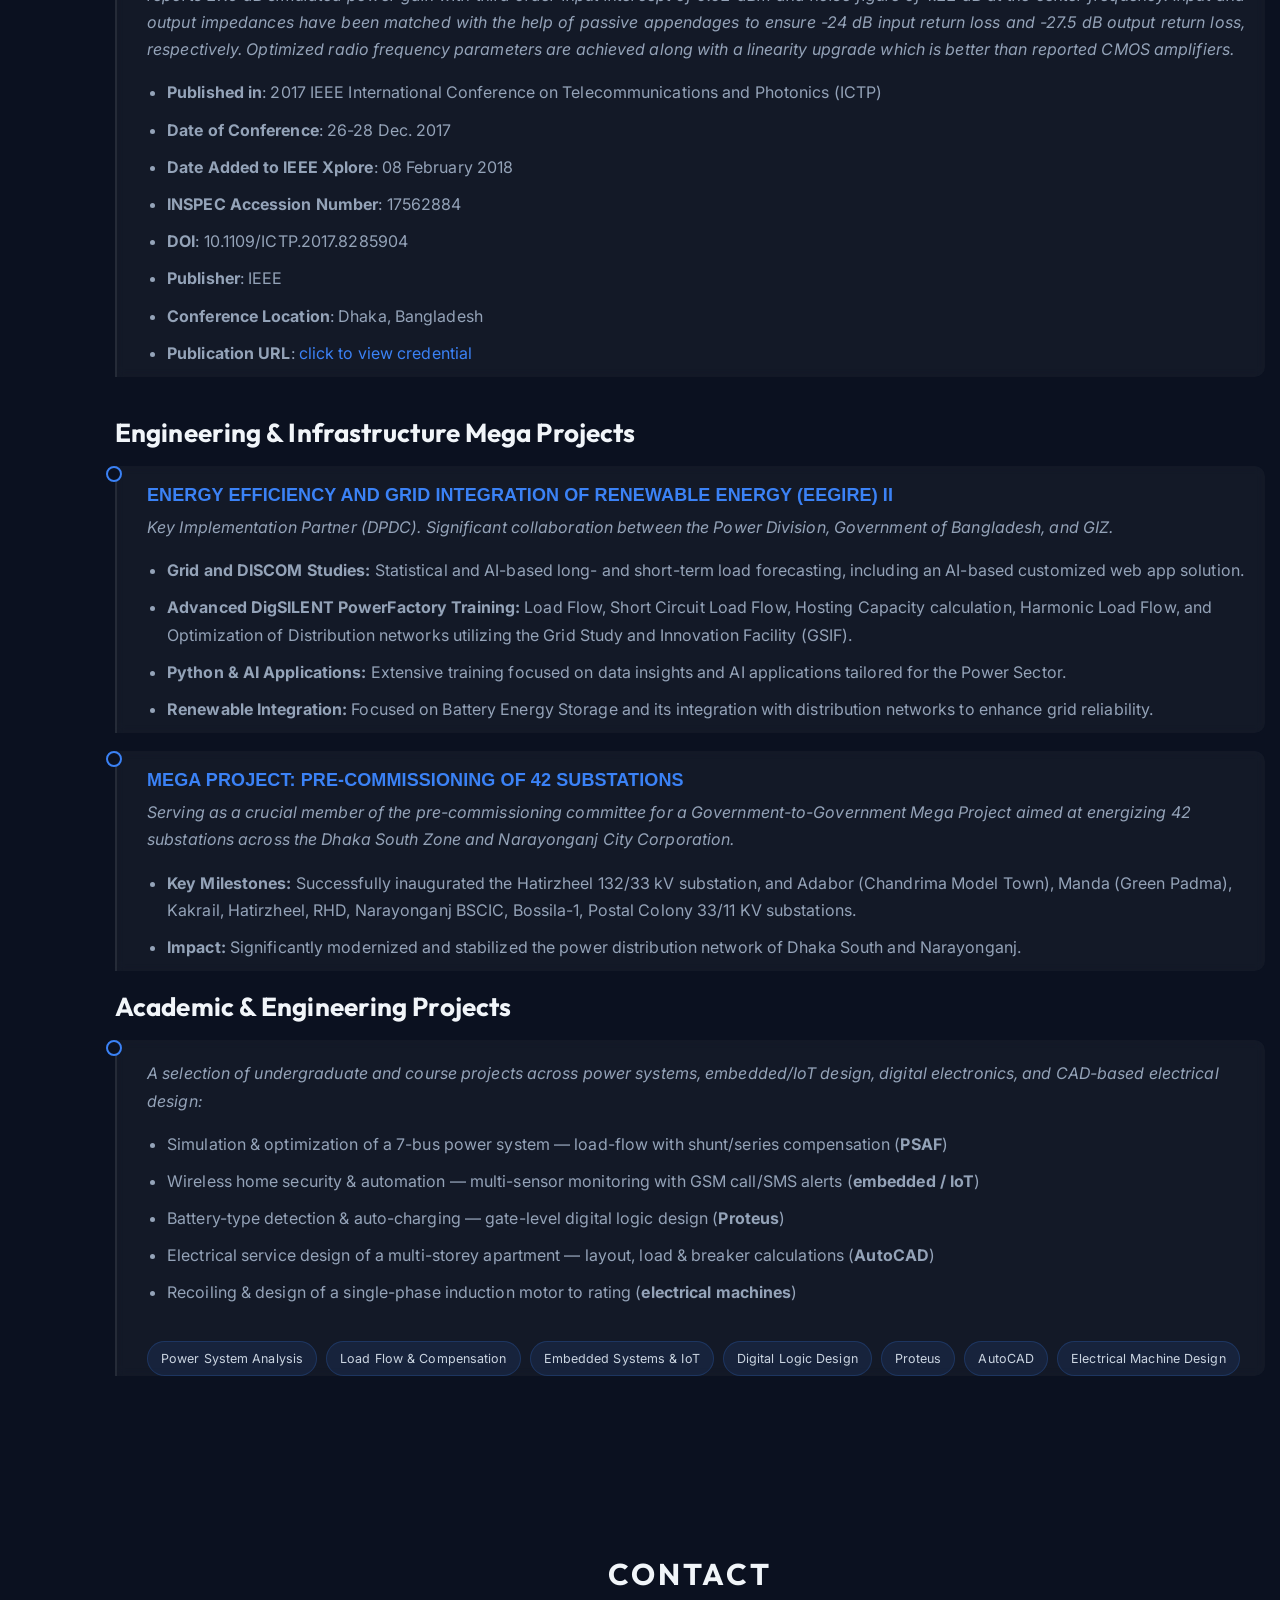
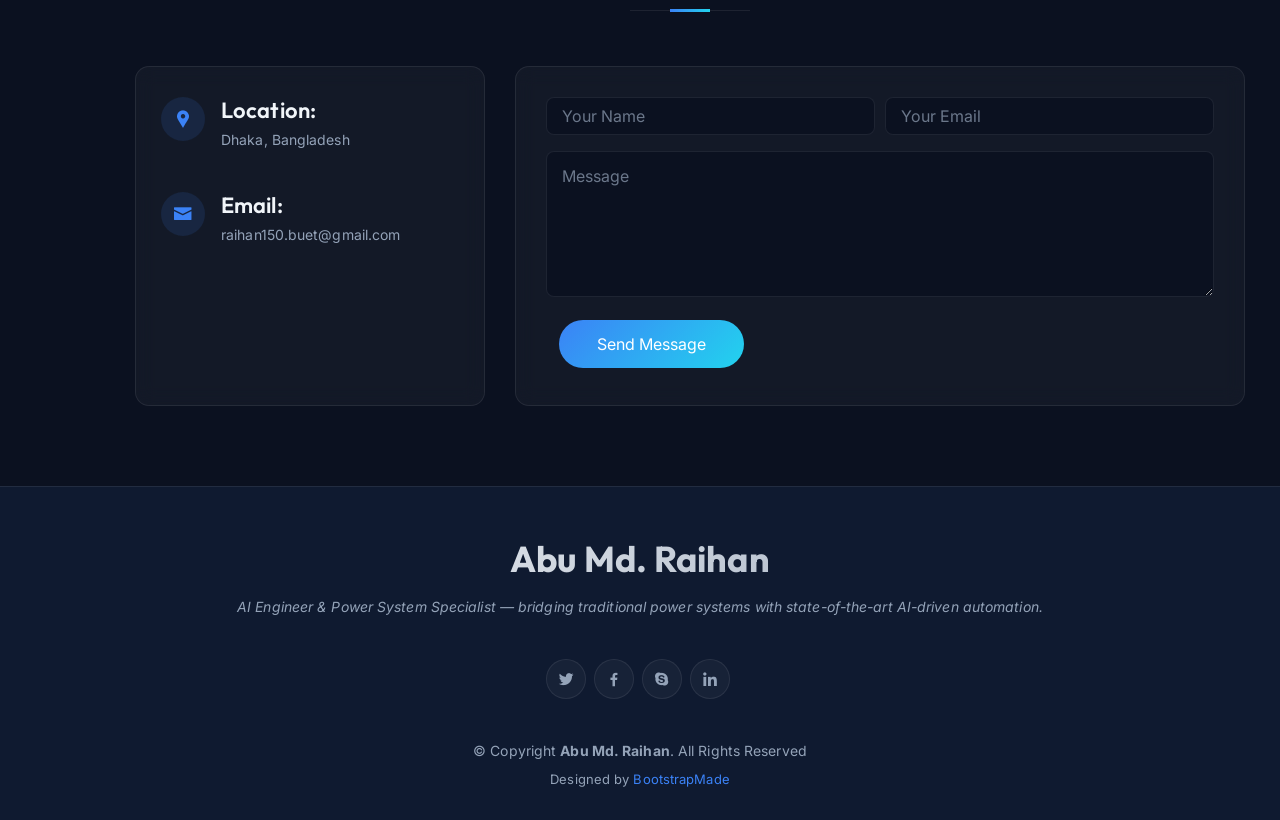
==== commit ebaa06ab: "Update index.html" ====
--- a/index.html
+++ b/index.html
@@ -639,10 +639,10 @@
             </div>
             <div class="resume-item pb-0">
               <h4>Mega Project: Pre-commissioning of 42 Substations</h4>
-              <p><em>Served as a crucial member of the pre-commissioning committee for a Government-to-Government Mega Project aimed at energizing 42 substations across the nation.</em></p>
-              <ul>
-                <li><strong>Key Milestones:</strong> Successfully inaugurated the Adabor (Chandrima Model Town) and Manda (Green Padma) 33/11 KV substations.</li>
-                <li><strong>Impact:</strong> Significantly modernized and expanded the nation's power infrastructure.</li>
+              <p><em>Serving as a crucial member of the pre-commissioning committee for a Government-to-Government Mega Project aimed at energizing 42 substations across the Dhaka South Zone and Narayonganj City Corporation.</em></p>
+              <ul>
+                <li><strong>Key Milestones:</strong> Successfully inaugurated the Hatirzheel 132/33 kV substation, and Adabor (Chandrima Model Town), Manda (Green Padma), Kakrail, Hatirzheel, RHD, Narayonganj BSCIC, Bossila-1, Postal Colony 33/11 KV substations.</li>
+                <li><strong>Impact:</strong> Significantly modernized and stabilized the power distribution network of Dhaka South and Narayonganj.</li>
               </ul>
             </div>
             <h3 class="resume-title">Academic &amp; Engineering Projects</h3>
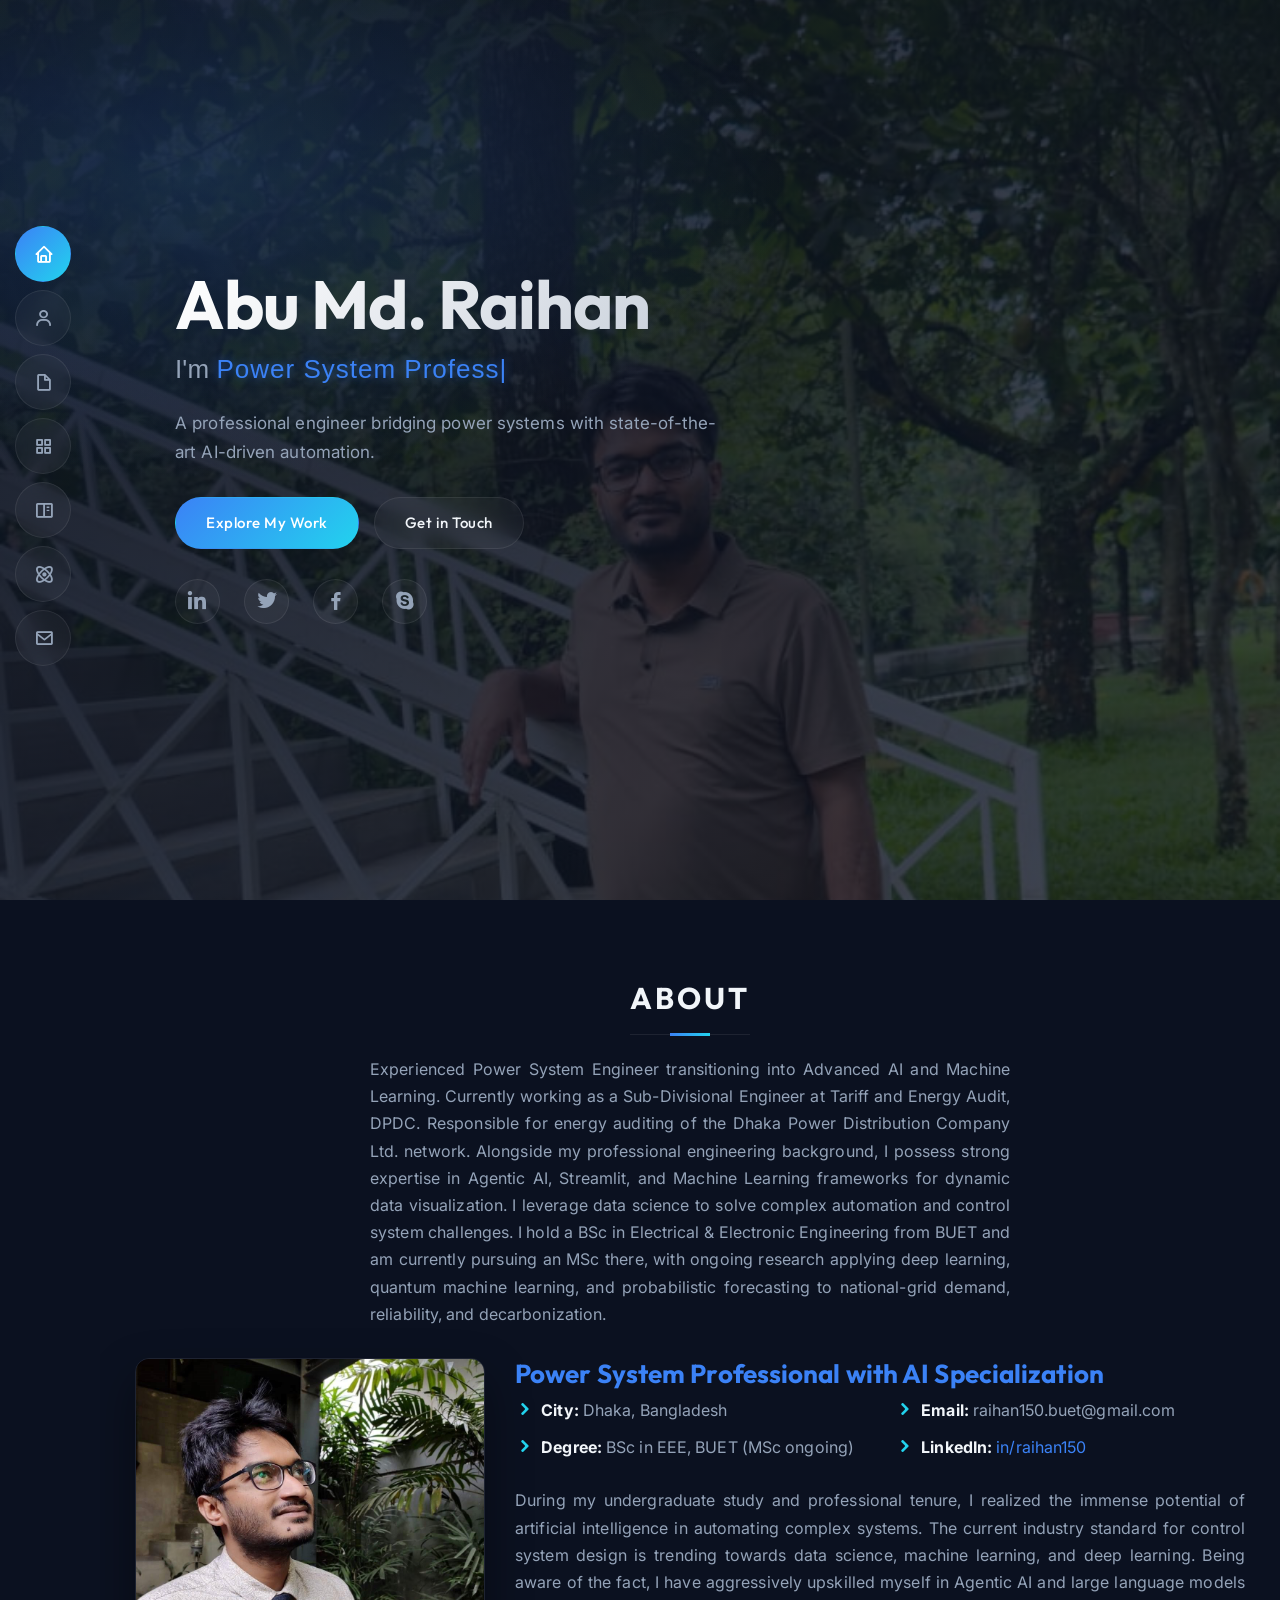
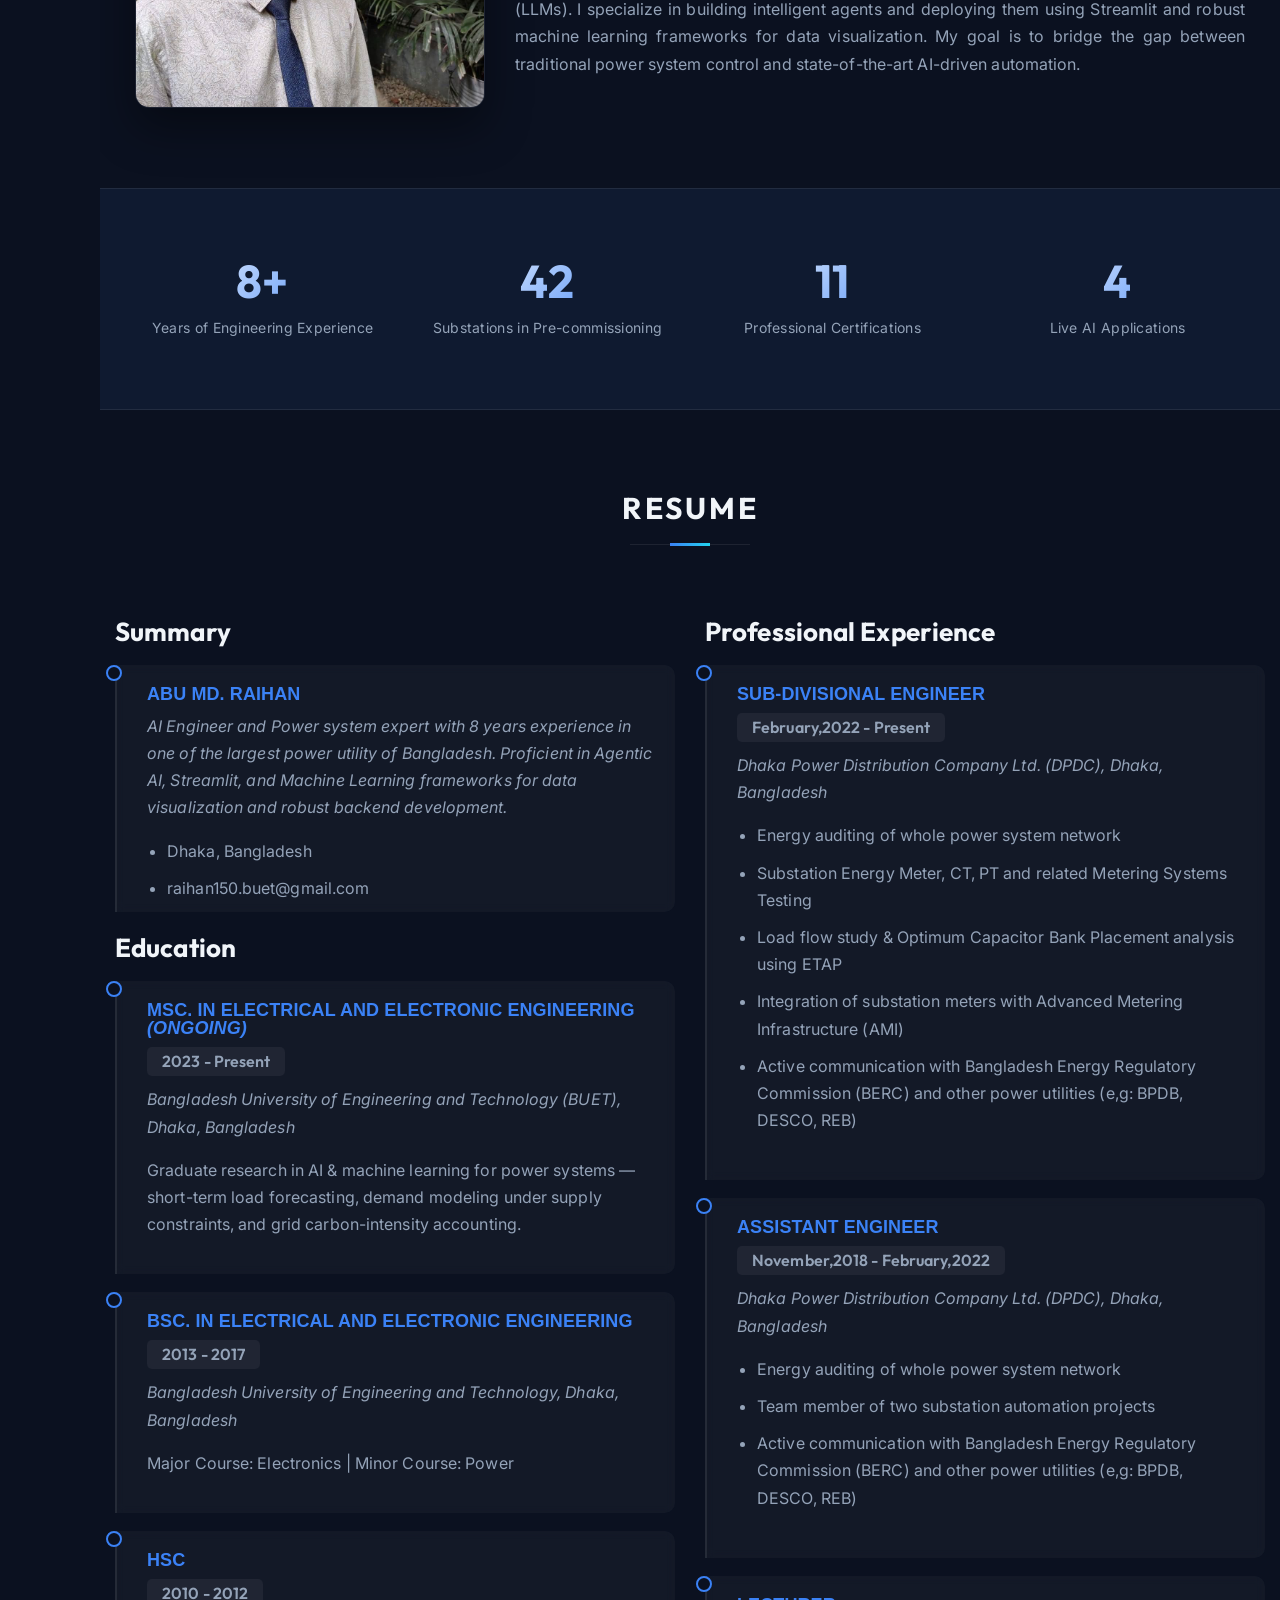
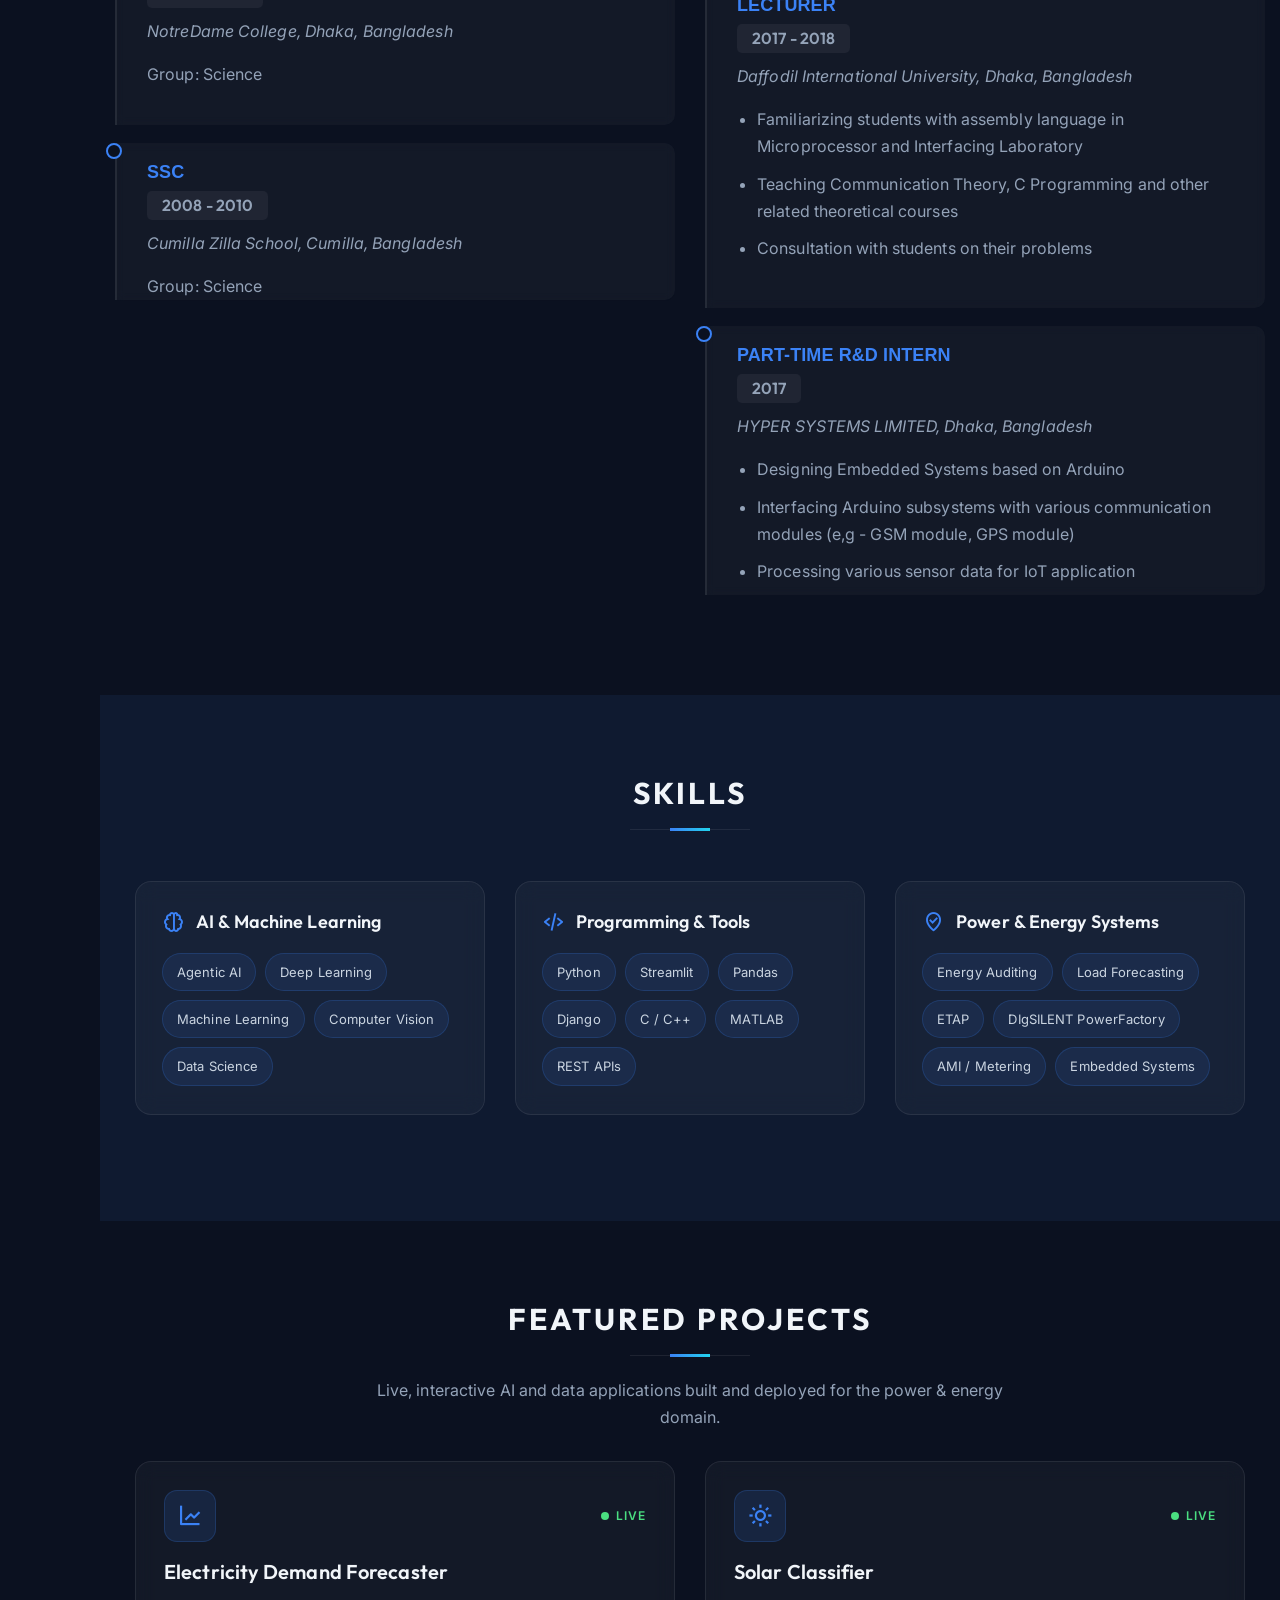
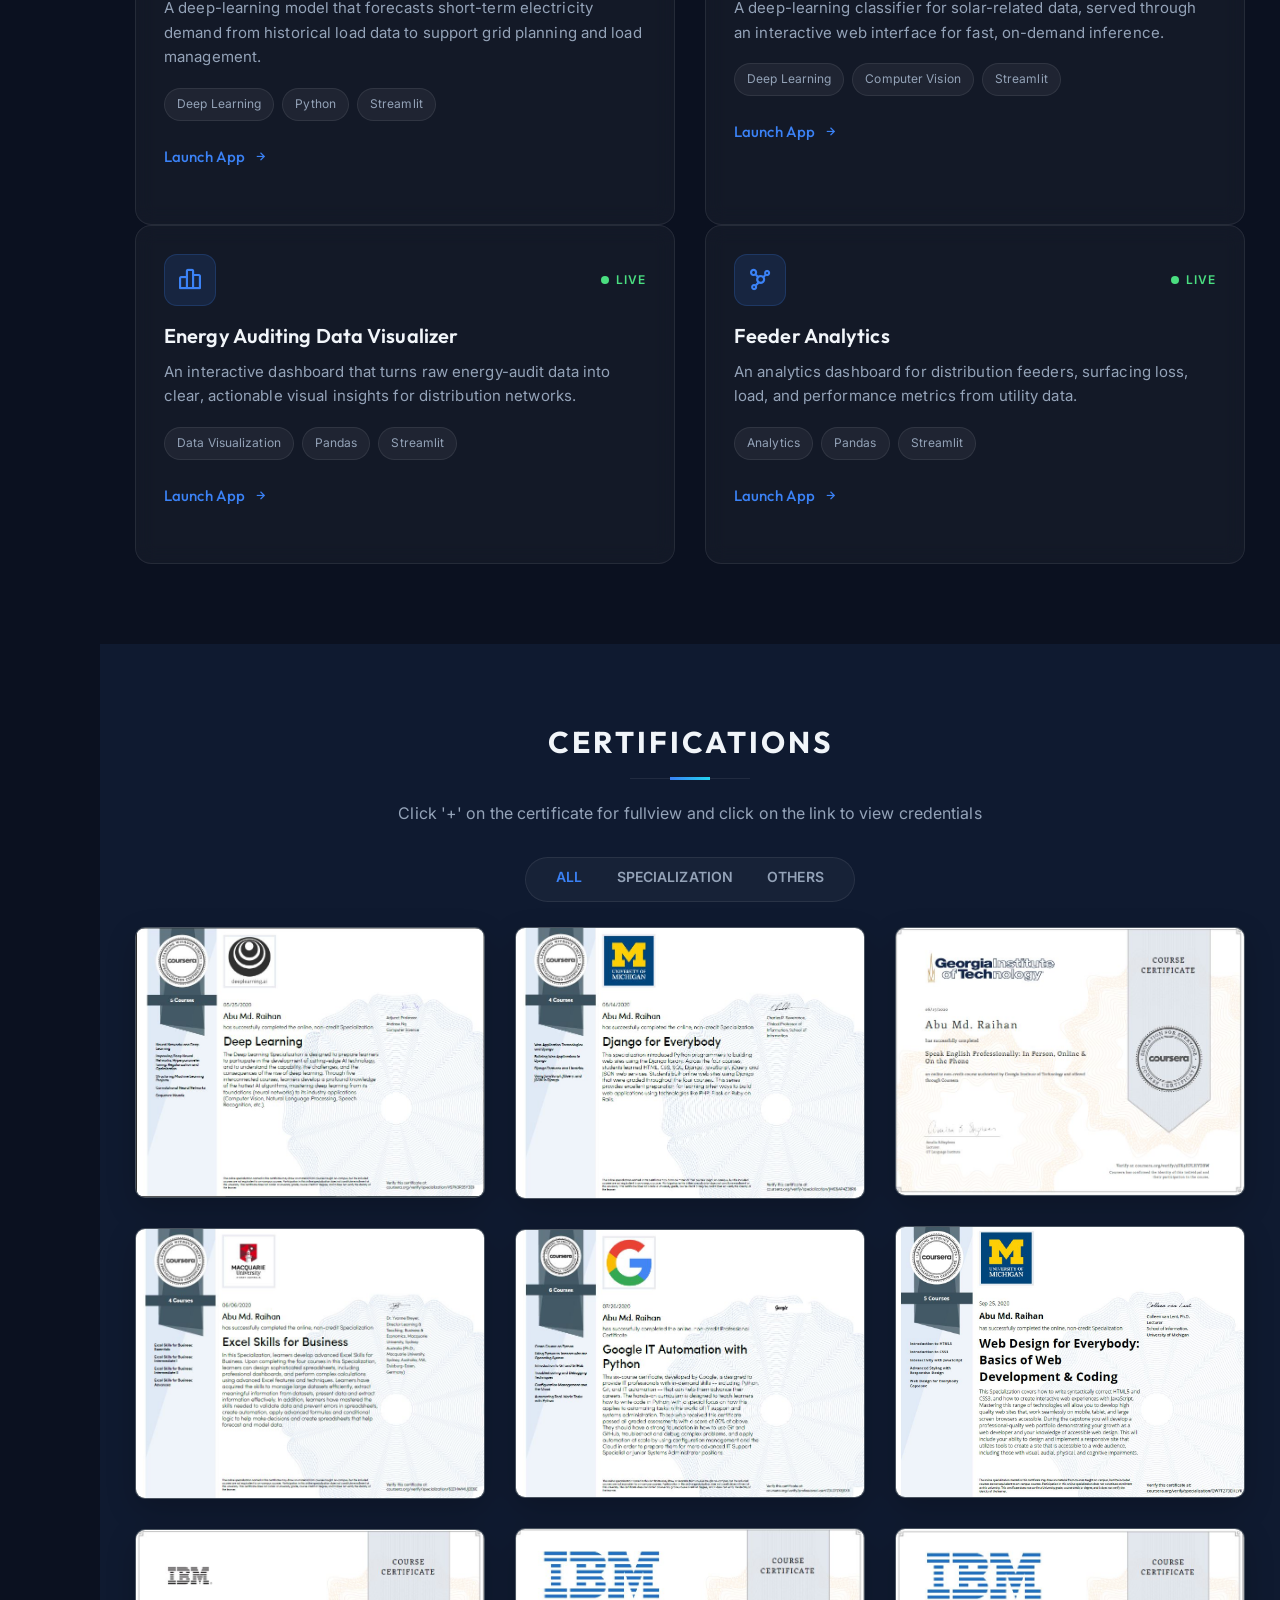
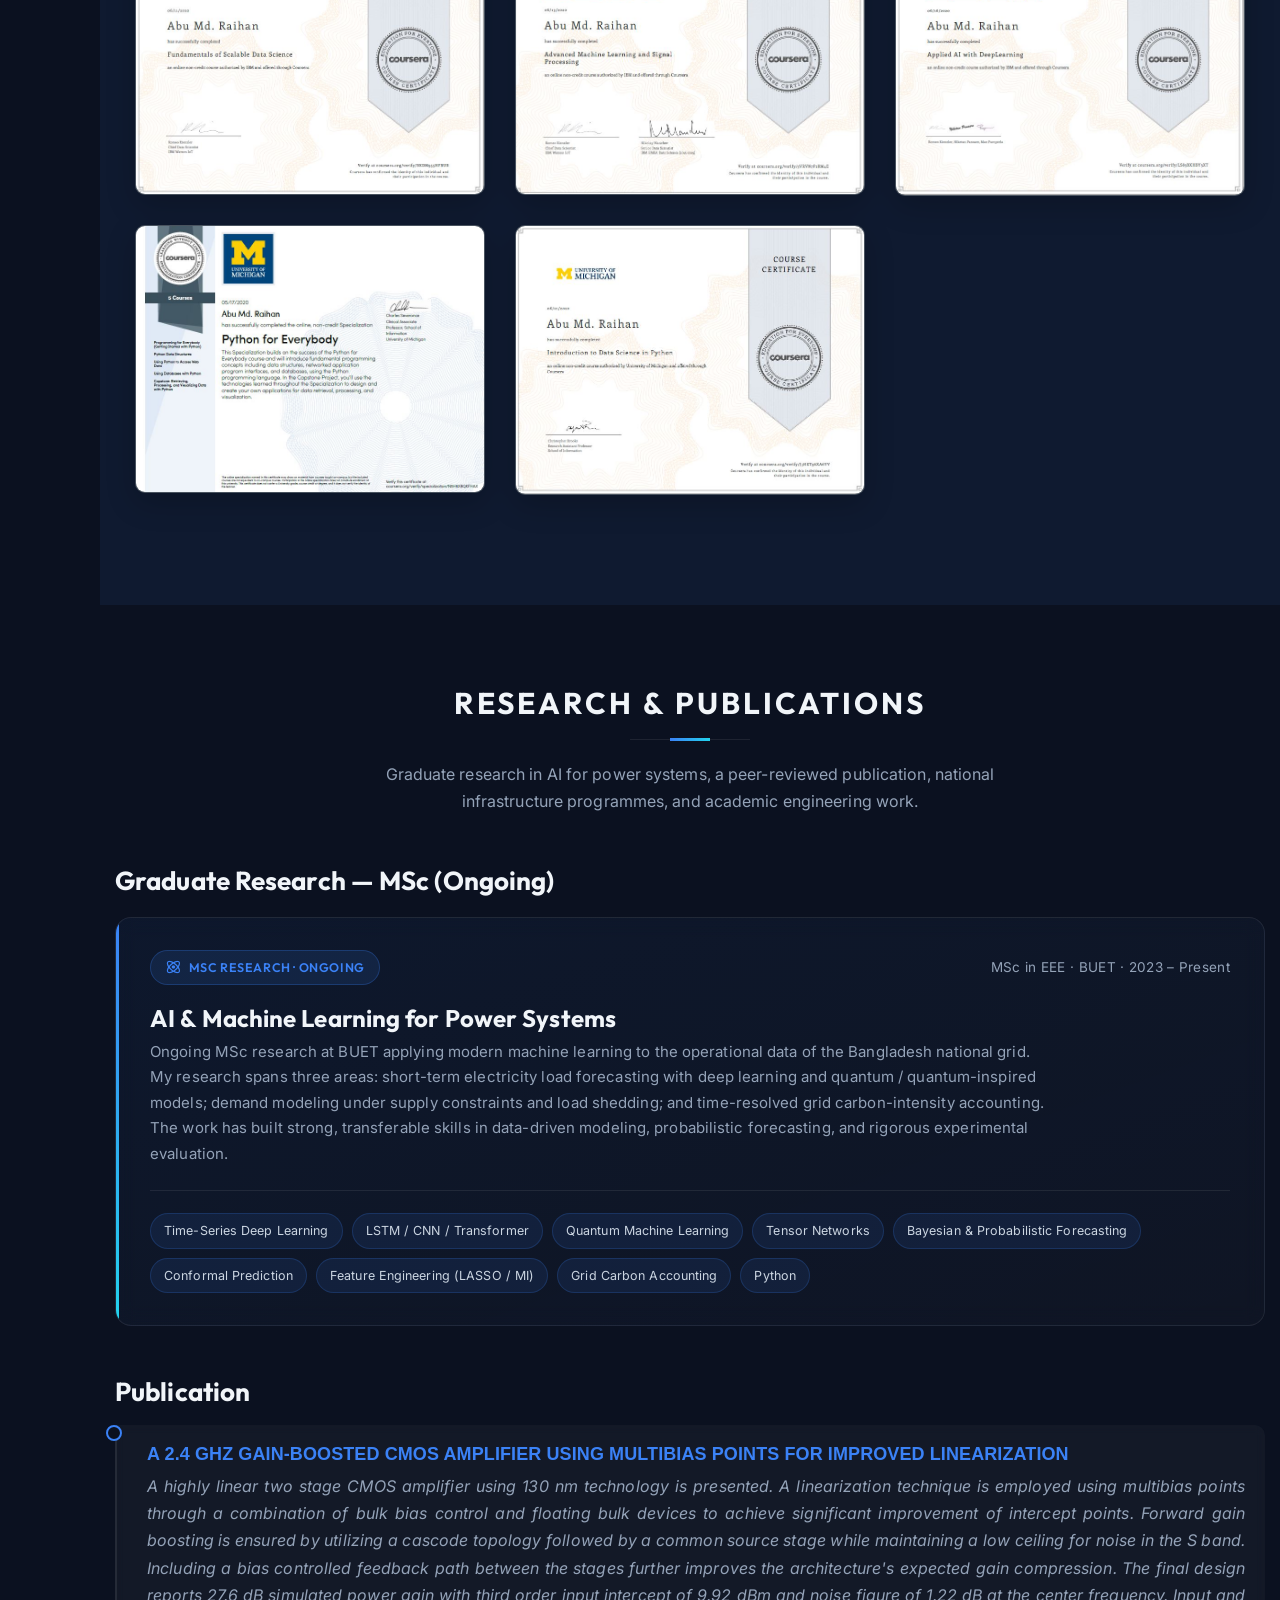
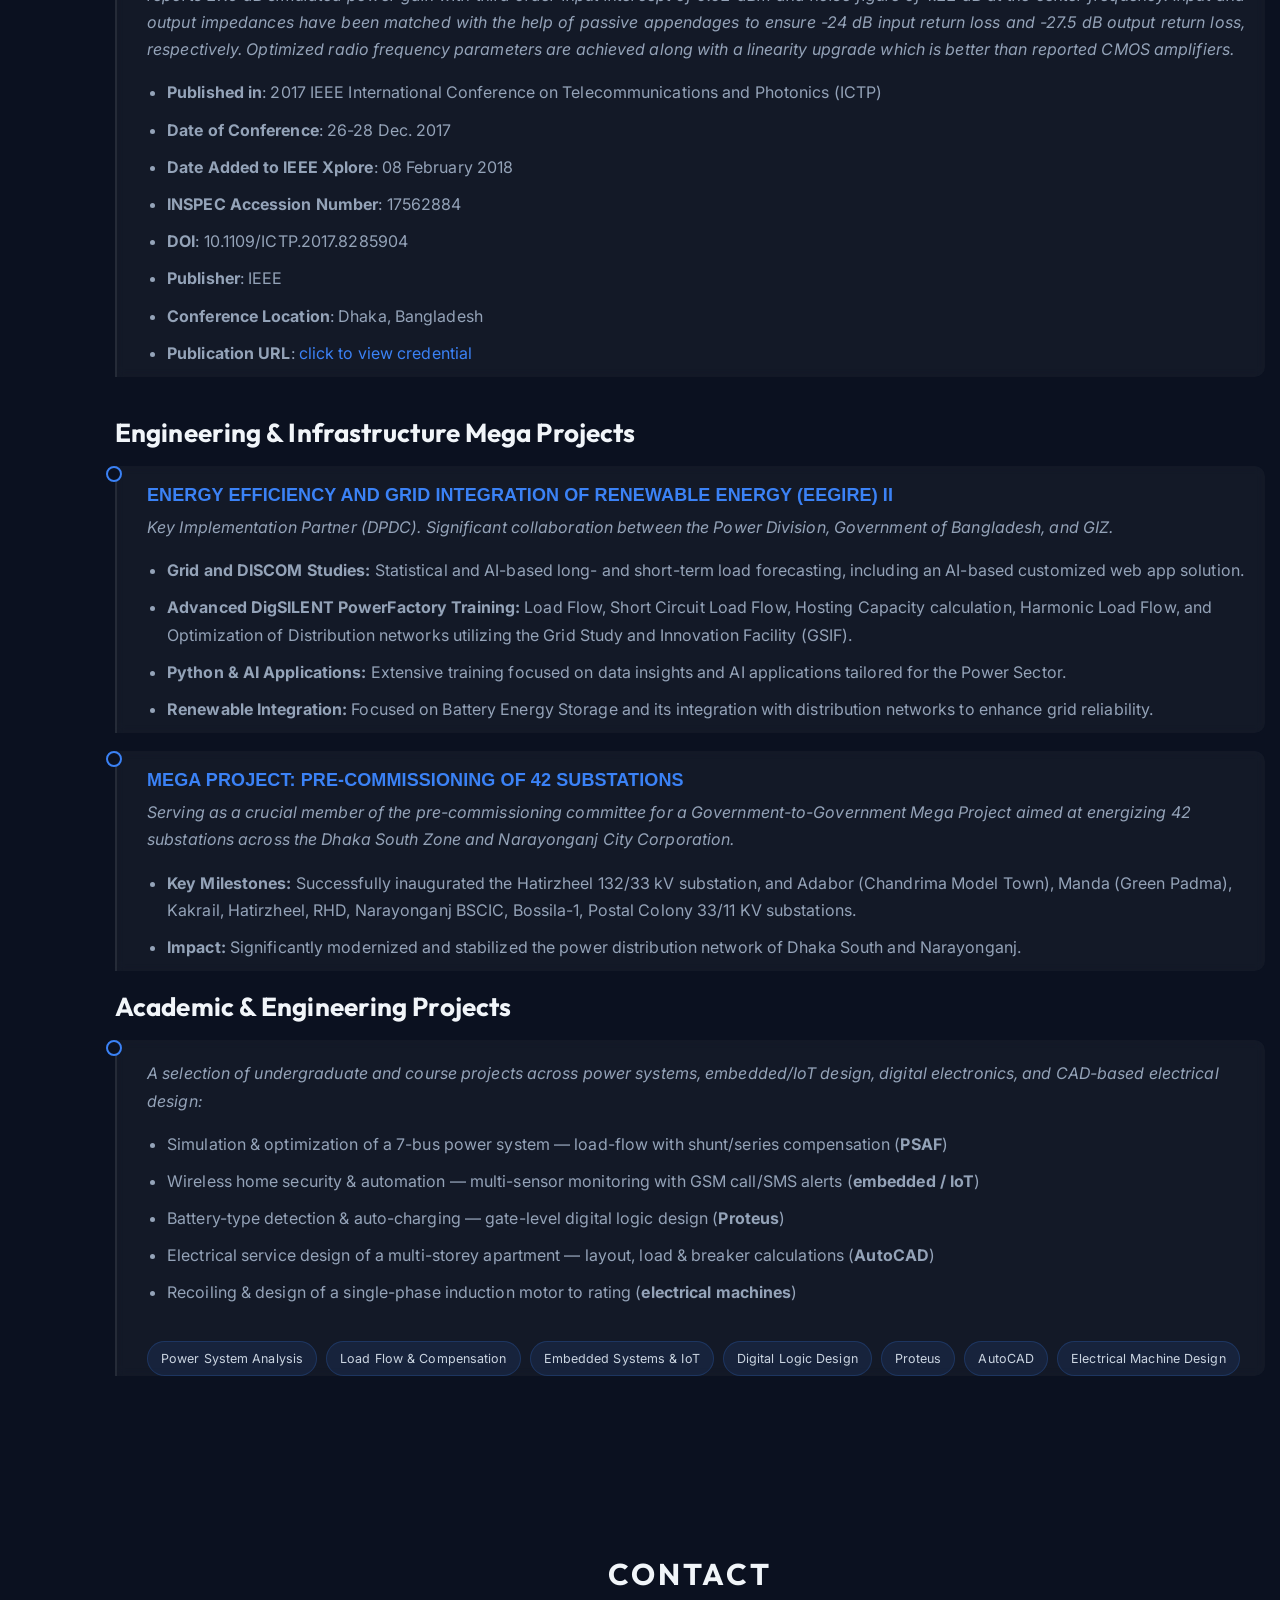
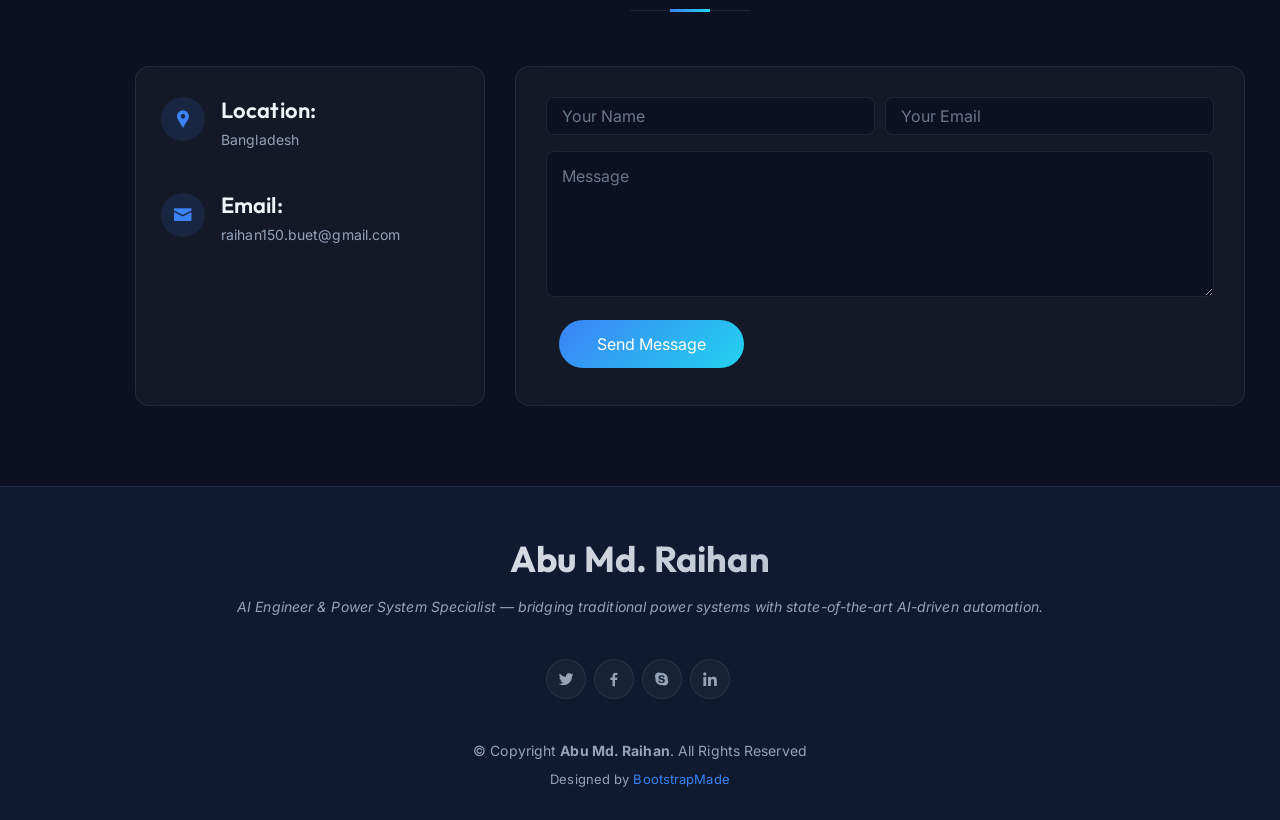
==== commit cba0b5a1: "Updated index.html" ====
--- a/index.html
+++ b/index.html
@@ -687,7 +687,7 @@
               <div class="address">
                 <i class="icofont-google-map"></i>
                 <h4>Location:</h4>
-                <p>Dhaka, Bangladesh</p>
+                <p>Bangladesh</p>
               </div>
 
               <div class="email">
